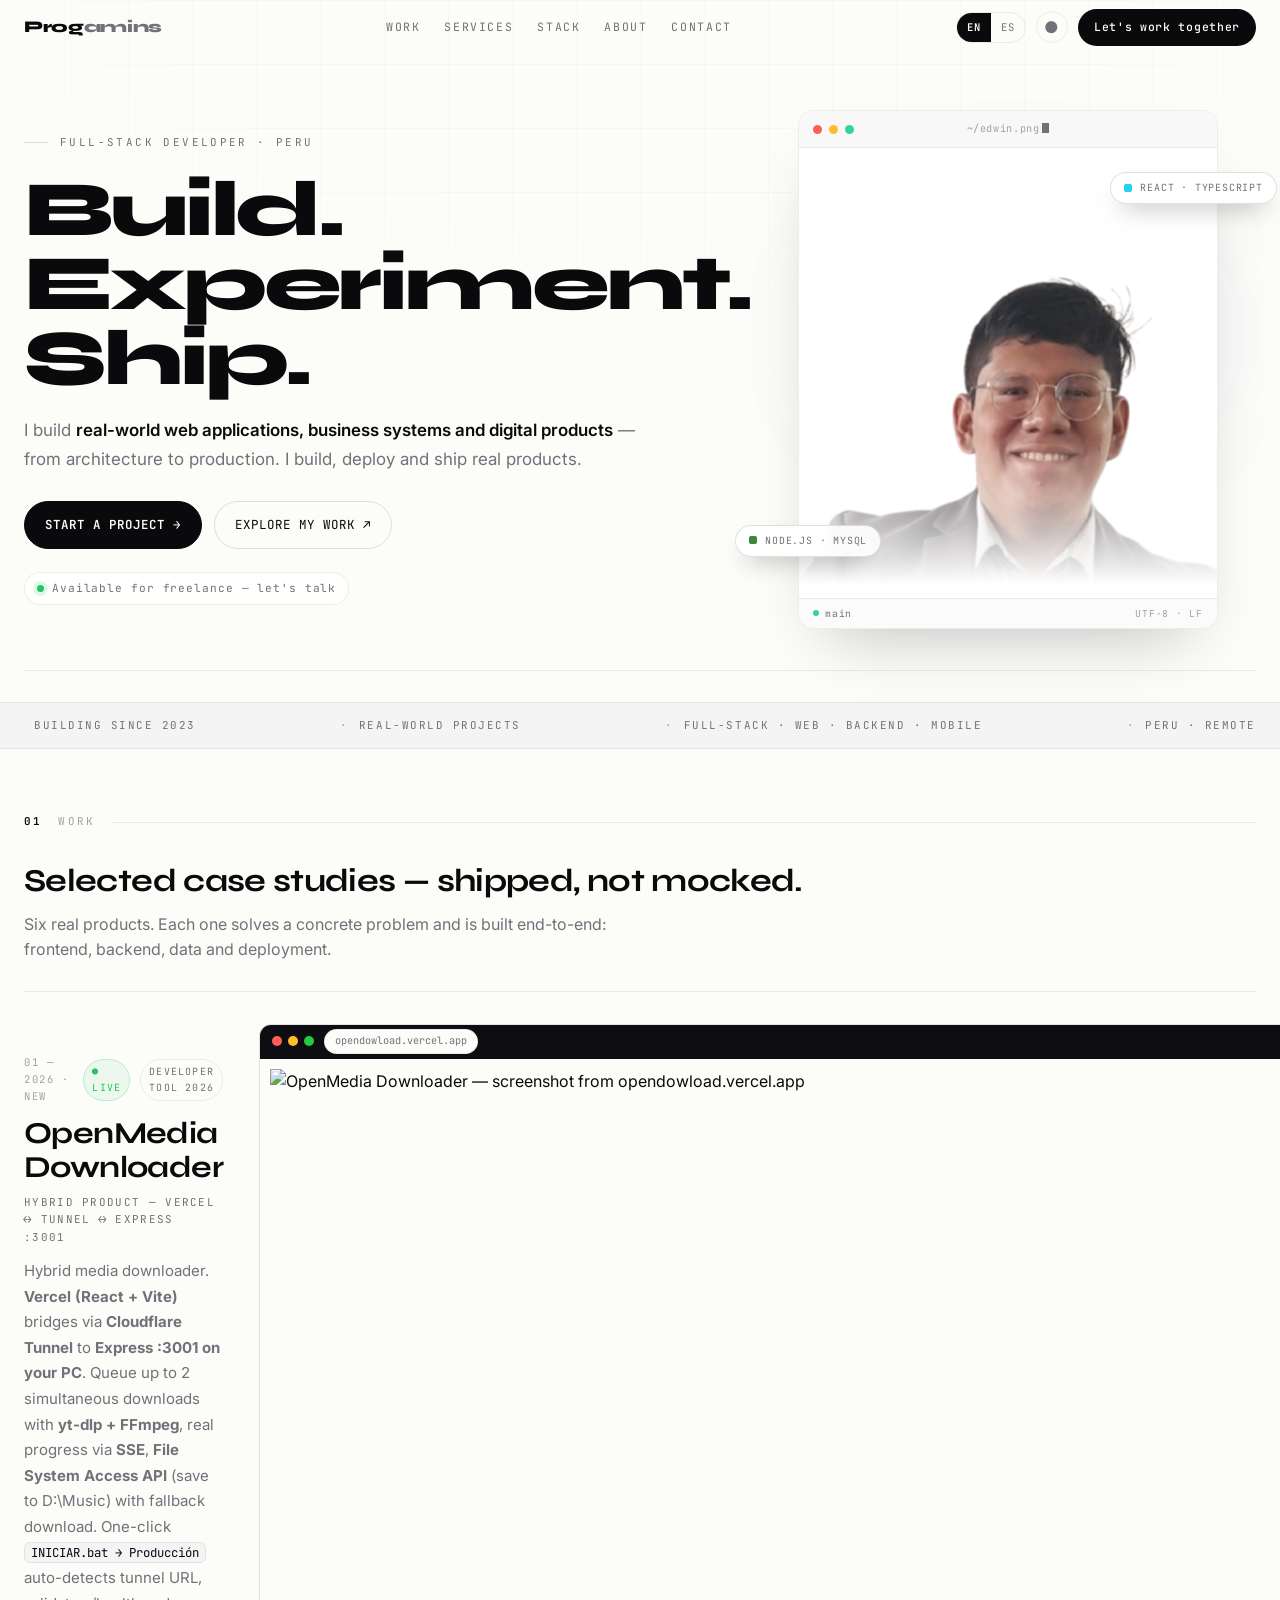
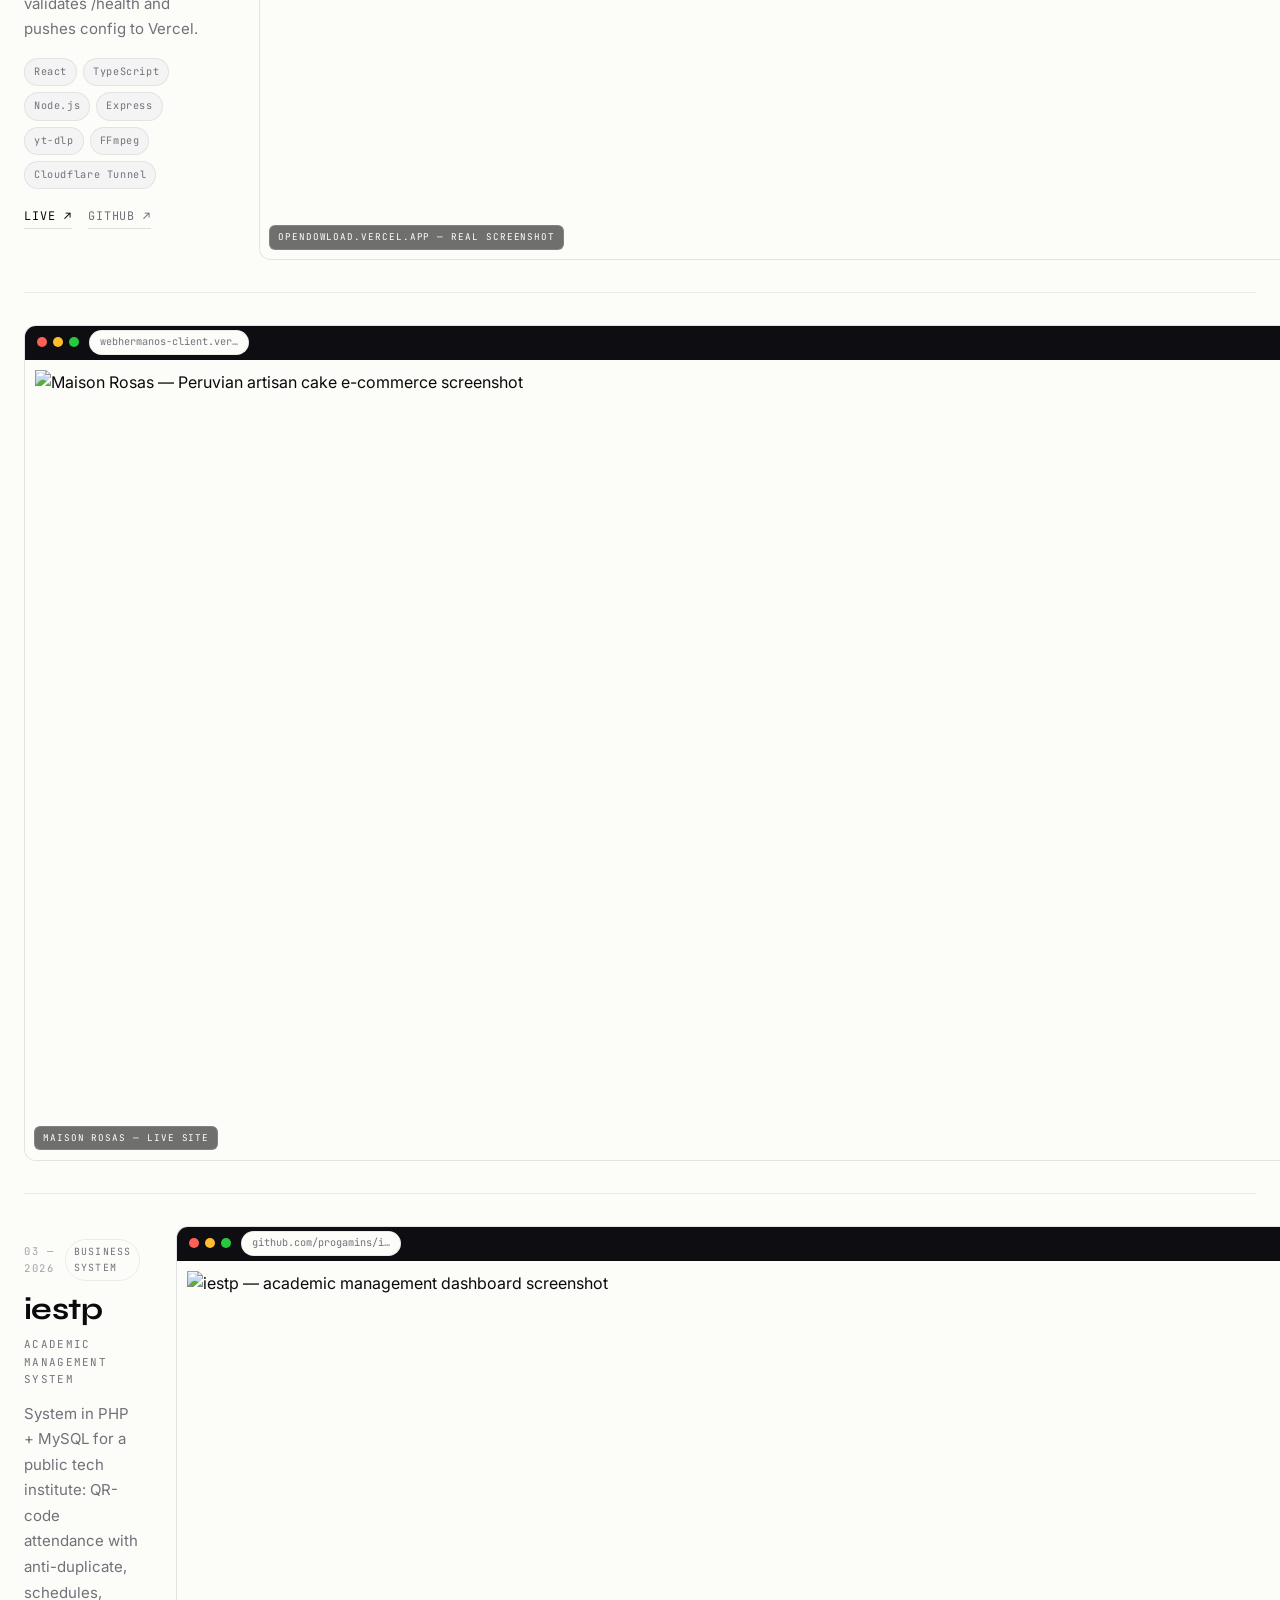
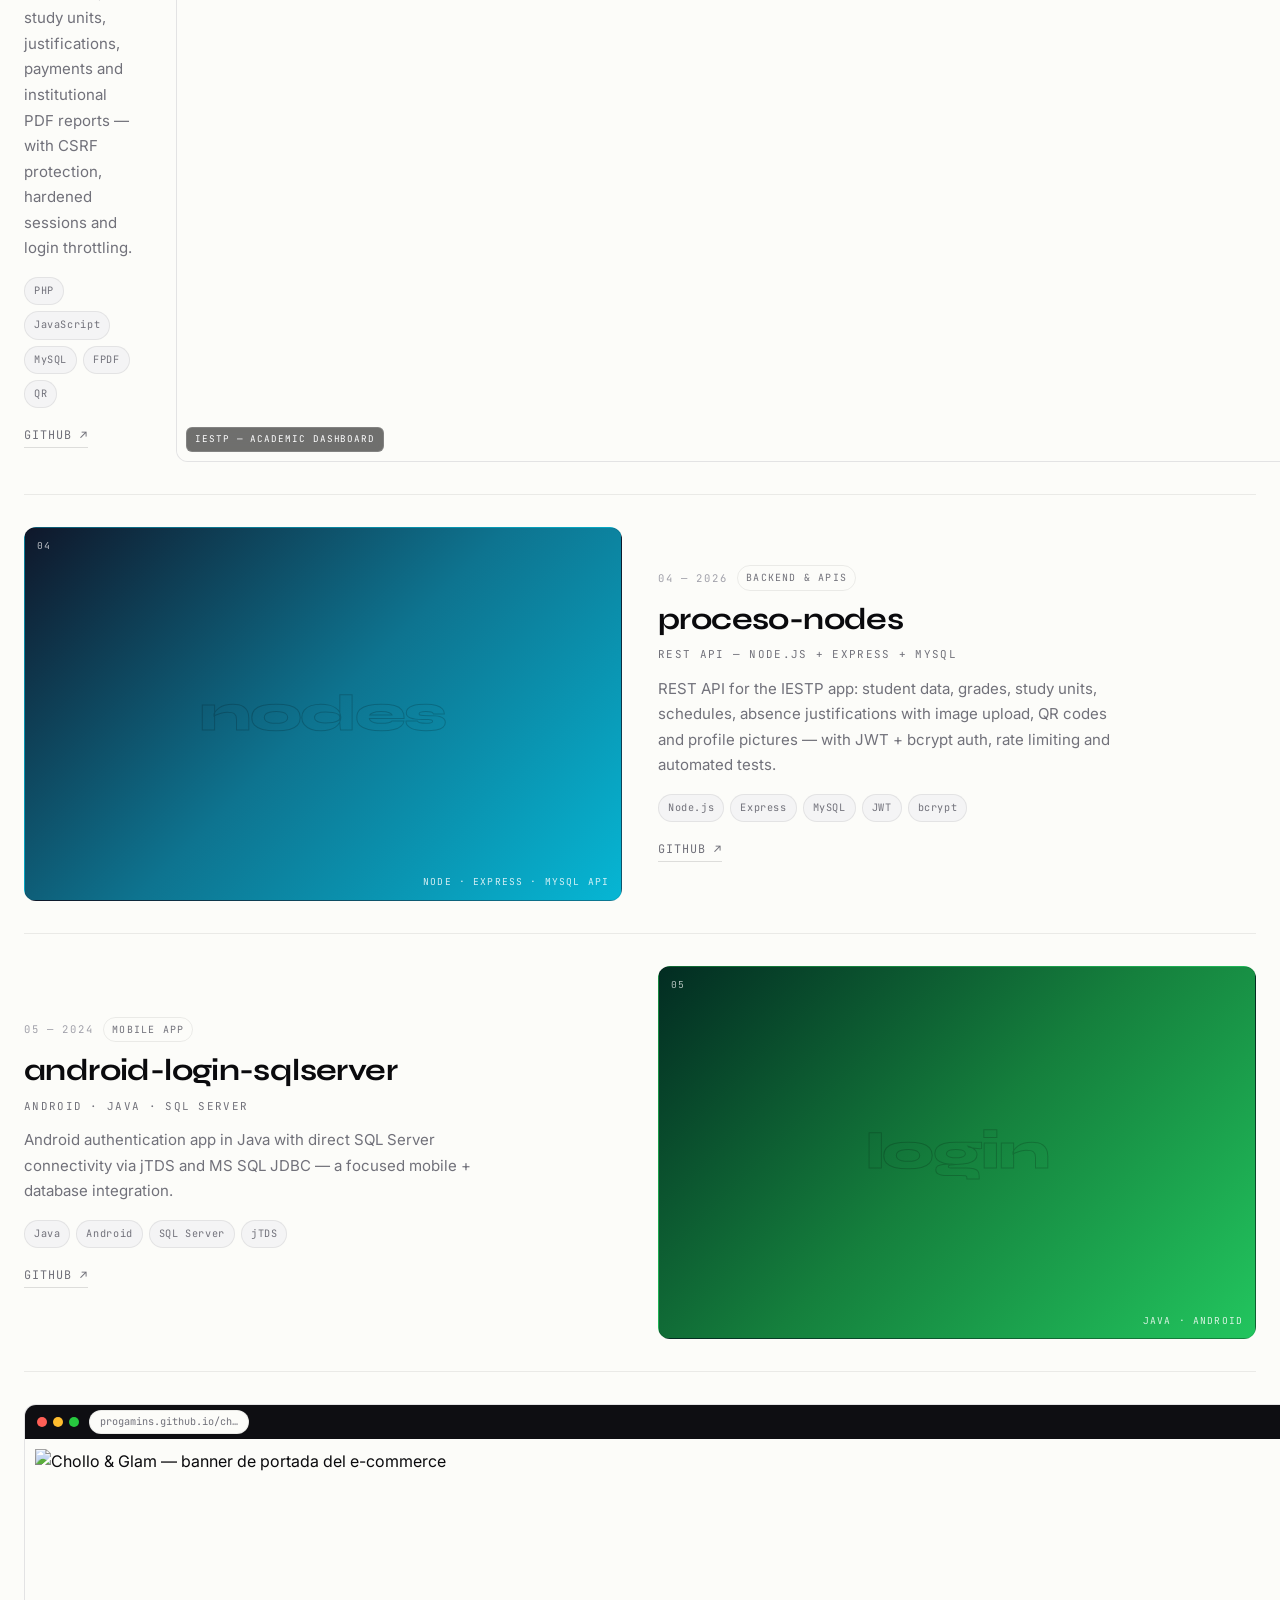
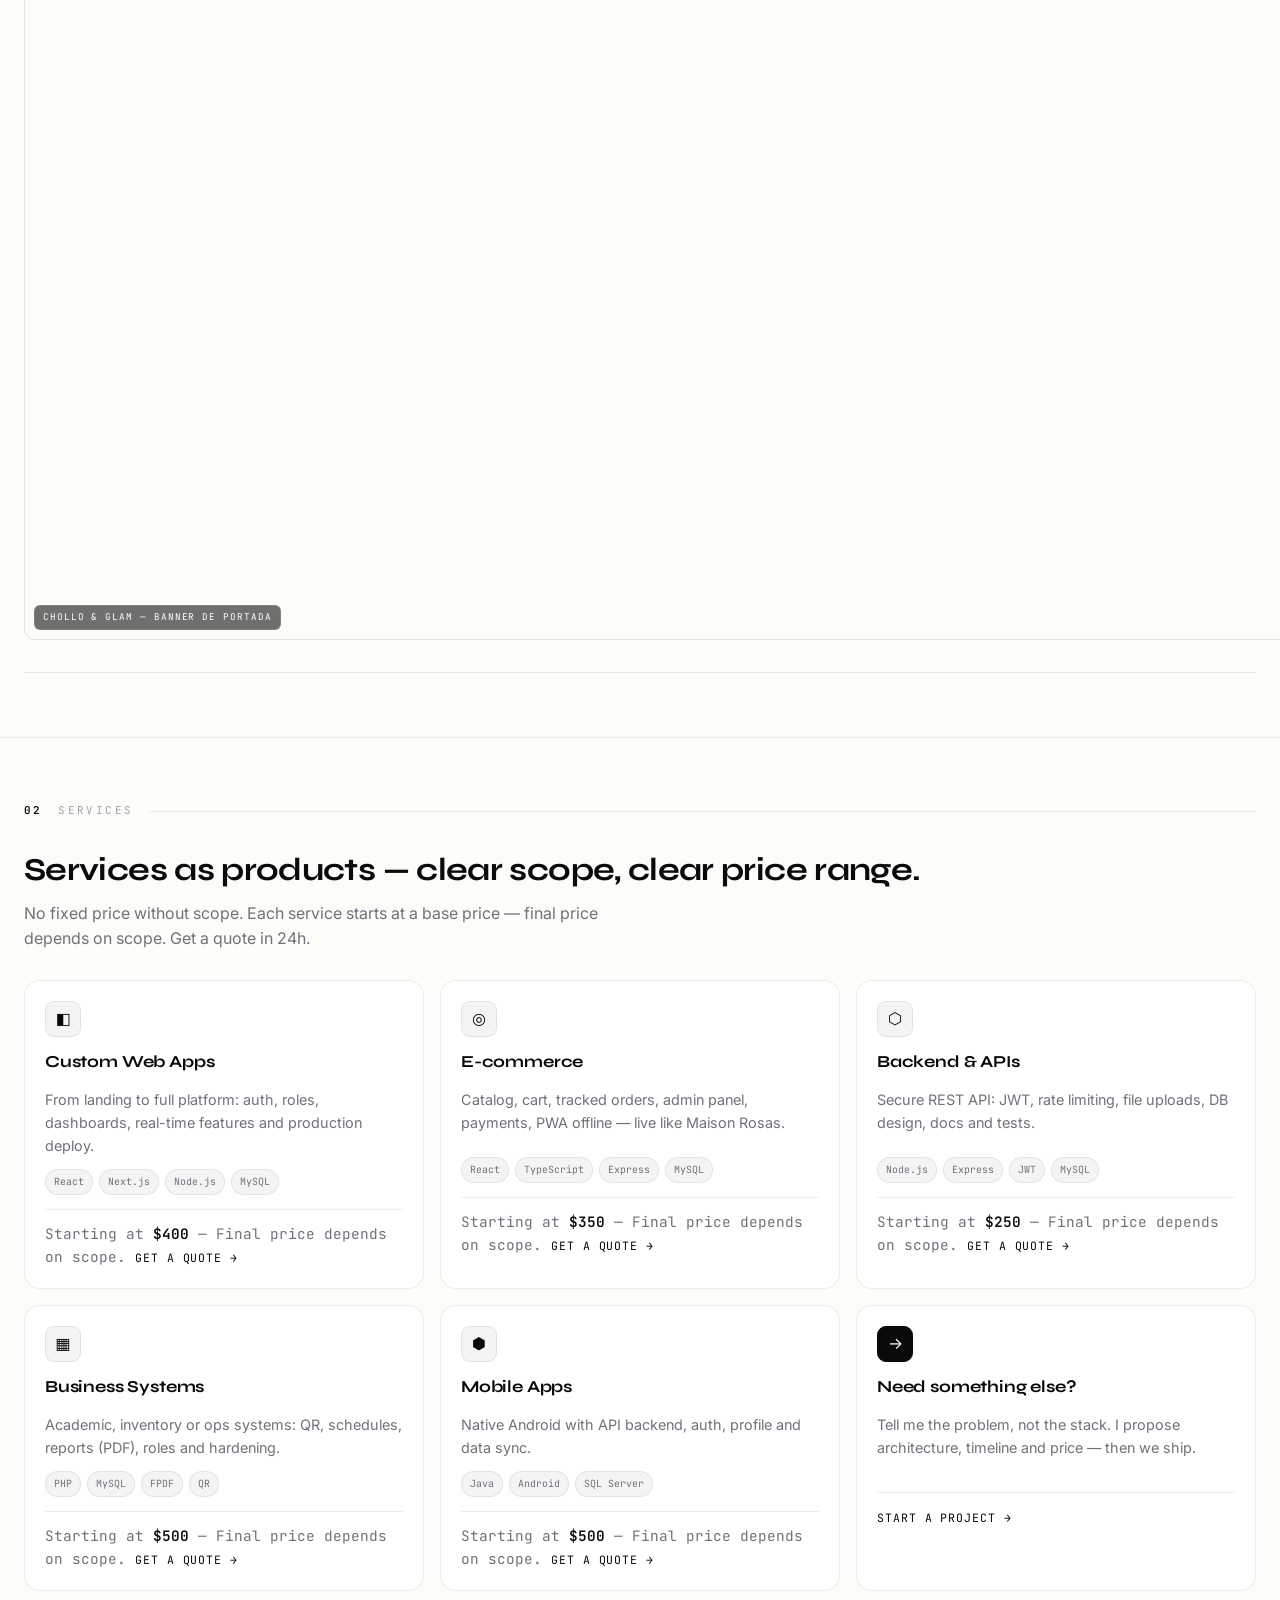
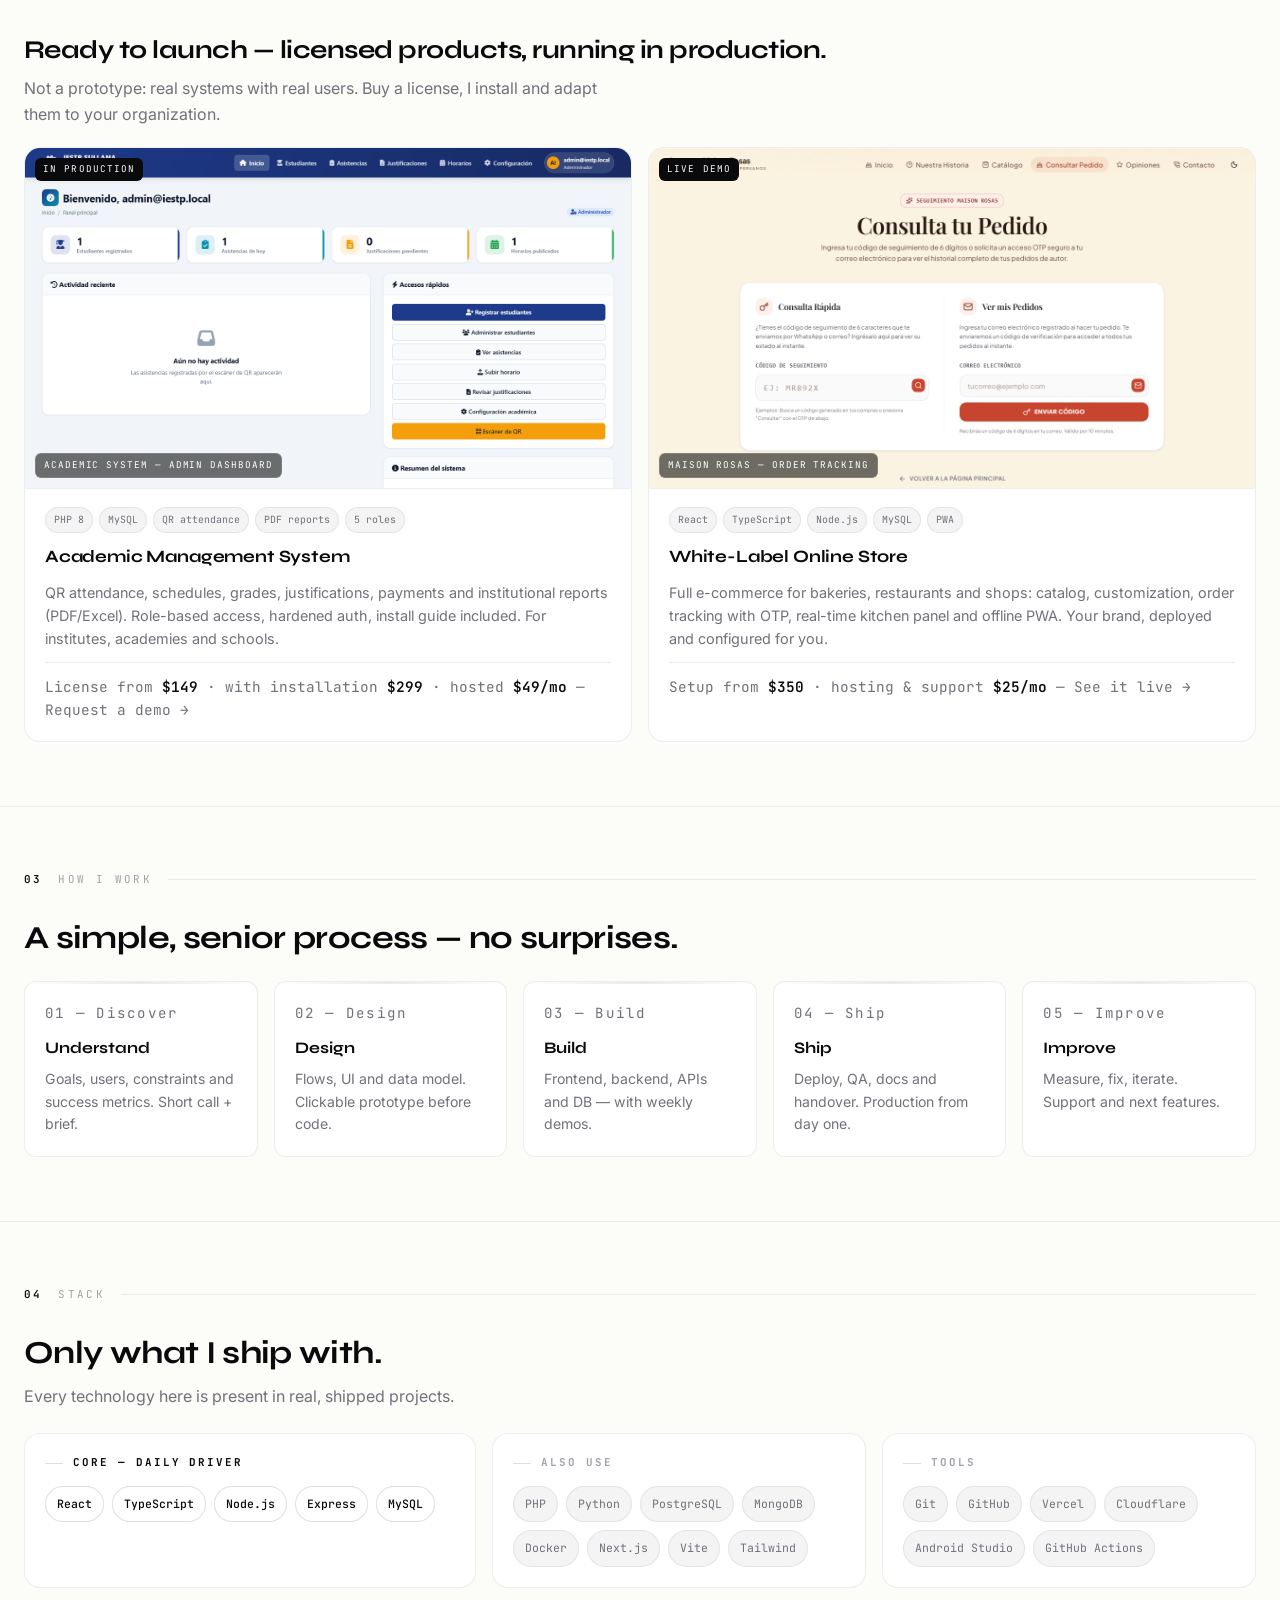
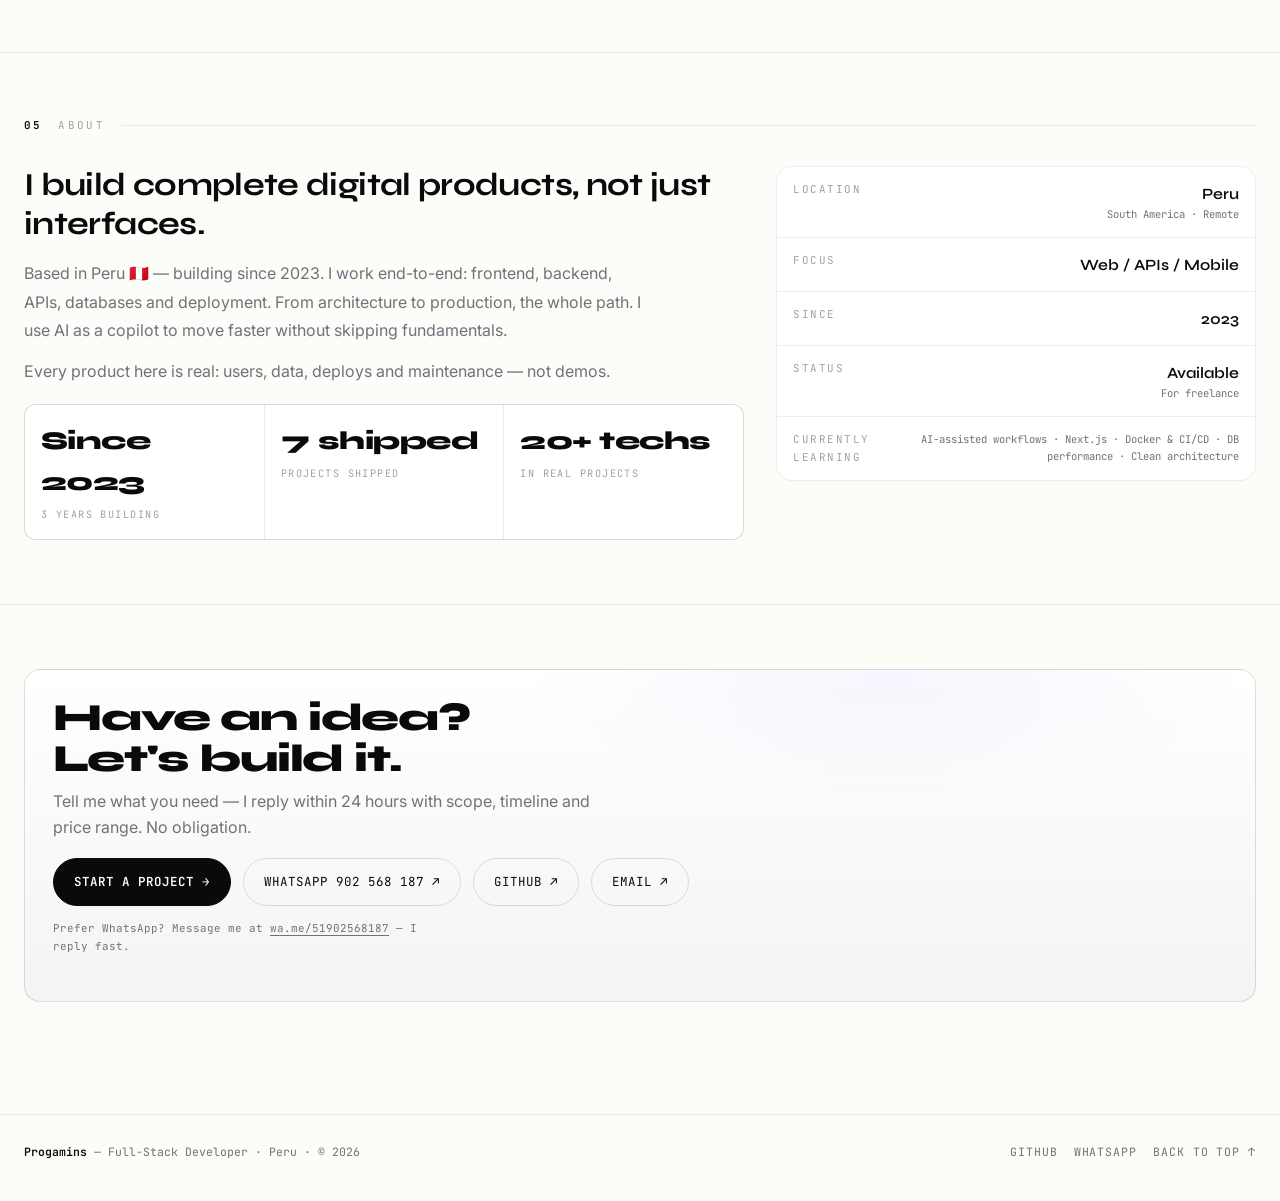
==== index.html @ d9fa5239 "feat: seccion de productos con licencia (sistema academico + tienda white-label) con precios y captu" ====
<!DOCTYPE html>
<html lang="en">
<head>
  <meta charset="UTF-8">
  <meta name="viewport" content="width=device-width, initial-scale=1.0">
  <title>Progamins — Full-Stack Developer · Build. Experiment. Ship. · Peru</title>
  <meta name="description" content="Progamins (Edwin Rosas Albines) — Full-Stack Developer in Peru. I build real-world web applications, business systems and digital products — from architecture to production. React, TypeScript, Node.js, Express, MySQL. Available for freelance.">
  <meta name="keywords" content="Progamins, Edwin Rosas Albines, full-stack developer Peru, freelance developer Peru, React developer, Node.js, Express, MySQL, web developer, freelance">
  <meta name="author" content="Progamins (Edwin Rosas Albines)">
  <meta name="robots" content="index, follow, max-image-preview:large">
  <meta name="theme-color" content="#0a0a0d">
  <link rel="canonical" href="https://progamins.github.io/">
  <link rel="alternate" hreflang="en" href="https://progamins.github.io/">
  <link rel="alternate" hreflang="es" href="https://progamins.github.io/es/">
  <link rel="alternate" hreflang="x-default" href="https://progamins.github.io/">
  <link rel="icon" href="https://avatars.githubusercontent.com/u/143522546?v=4">

  <!-- Open Graph -->
  <meta property="og:type" content="website">
  <meta property="og:url" content="https://progamins.github.io/">
  <meta property="og:site_name" content="Progamins — Portfolio">
  <meta property="og:locale" content="en_US">
  <meta property="og:locale:alternate" content="es_PE">
  <meta property="og:title" content="Progamins — Full-Stack Developer · Build. Experiment. Ship.">
  <meta property="og:description" content="I build real-world web applications, business systems and digital products — from architecture to production. Based in Peru. Available for freelance.">
  <meta property="og:image" content="https://avatars.githubusercontent.com/u/143522546?v=4">
  <meta property="og:image:alt" content="Progamins — Full-Stack Developer avatar">

  <!-- Twitter / X -->
  <meta name="twitter:card" content="summary_large_image">
  <meta name="twitter:title" content="Progamins — Full-Stack Developer · Peru">
  <meta name="twitter:description" content="I build real-world web applications, business systems and digital products — from architecture to production.">
  <meta name="twitter:image" content="https://avatars.githubusercontent.com/u/143522546?v=4">

  <!-- Fonts -->
  <link rel="preconnect" href="https://fonts.googleapis.com">
  <link rel="preconnect" href="https://fonts.gstatic.com" crossorigin>
  <link href="https://fonts.googleapis.com/css2?family=Syne:wght@600;700;800&family=Inter:wght@400;500;600&family=JetBrains+Mono:wght@400;500&display=swap" rel="stylesheet">

  <!-- JSON-LD -->
  <script type="application/ld+json">
  {
    "@context": "https://schema.org",
    "@type": "Person",
    "@id": "https://progamins.github.io/#person",
    "name": "Progamins",
    "alternateName": ["Edwin Rosas Albines", "Progamins Dev"],
    "url": "https://progamins.github.io/",
    "image": "https://avatars.githubusercontent.com/u/143522546?v=4",
    "jobTitle": "Full-Stack Developer",
    "description": "Full-stack developer based in Peru. Builds web apps, REST APIs and mobile apps end-to-end. Available for freelance.",
    "knowsAbout": ["React", "TypeScript", "Node.js", "Express", "MySQL", "PostgreSQL", "MongoDB", "Docker", "PHP", "Python"],
    "knowsLanguage": ["es", "en"],
    "nationality": { "@type": "Country", "name": "Peru" },
    "address": { "@type": "PostalAddress", "addressCountry": "PE" },
    "sameAs": ["https://github.com/progamins", "https://webhermanos-client.vercel.app"]
  }
  </script>
  <script type="application/ld+json">
  { "@context":"https://schema.org","@type":"WebSite","name":"Progamins — Portfolio","url":"https://progamins.github.io/","inLanguage":"en","author":{"@id":"https://progamins.github.io/#person"} }
  </script>

  <style>
  /* =============================================================
     PROGAMINS — Premium Editorial Portfolio
     Dark / Light · Linear / Vercel / Raycast inspired (not cloned)
     Vanilla CSS — editorial, minimal, no glow excess
     Tokens: 4/8/12/16/24/32/48/64  |  radius 8/12/16/999
     ============================================================= */

  :root{
    --bg:#0A0A0D;
    --bg-soft:#111114;
    --bg-elev:#15151A;
    --panel:#14141A;
    --line:rgba(255,255,255,0.08);
    --line-strong:rgba(255,255,255,0.14);
    --text:#F4F4F5;
    --muted:#A1A1AA;
    --dim:#71717A;
    --cyan:#22d3ee;
    --violet:#8b5cf6;
    --accent:var(--text);
    --max:1280px;
    --font-display:"Syne",system-ui,sans-serif;
    --font-body:"Inter",system-ui,-apple-system,sans-serif;
    --font-mono:"JetBrains Mono",ui-monospace,monospace;
    --ease:cubic-bezier(0.16,1,0.30,1);
    --ease-out:cubic-bezier(0.22,1,0.36,1);
    --r-sm:8px; --r-md:12px; --r-lg:16px; --r-pill:999px;
    --header-h:56px;
  }
  [data-theme="light"]{
    --bg:#FCFCF9;
    --bg-soft:#F4F4F5;
    --bg-elev:#FFFFFF;
    --panel:#FFFFFF;
    --line:rgba(0,0,0,0.07);
    --line-strong:rgba(0,0,0,0.12);
    --text:#0A0A0D;
    --muted:#71717A;
    --dim:#A1A1AA;
    --accent:#0A0A0D;
  }

  /* Reset */
  *,*::before,*::after{box-sizing:border-box;margin:0;padding:0}
  html{scroll-behavior:smooth;scroll-padding-top:72px}
  body{font-family:var(--font-body);background:var(--bg);color:var(--text);line-height:1.6;-webkit-font-smoothing:antialiased;overflow-x:hidden}
  img{display:block;max-width:100%}
  a{color:inherit;text-decoration:none}
  button{font:inherit;color:inherit;background:none;border:0;cursor:pointer}
  ul{list-style:none}
  ::selection{background:rgba(139,92,246,.28)}
  :focus-visible{outline:2px solid var(--text);outline-offset:2px;border-radius:2px}
  .skip-link{position:fixed;top:-64px;left:16px;z-index:9999;background:var(--panel);border:1px solid var(--line-strong);padding:10px 16px;font-family:var(--font-mono);font-size:.78rem;transition:top .2s}
  .skip-link:focus{top:16px}
  .container{max-width:var(--max);margin:0 auto;padding:0 24px}
  @media(max-width:640px){.container{padding:0 20px}}

  /* Header — premium, small, sticky */
  .site-header{position:fixed;top:0;left:0;right:0;z-index:1000;height:var(--header-h);display:flex;align-items:center;background:transparent;border-bottom:1px solid transparent;transition:background .3s var(--ease),border-color .3s,backdrop-filter .3s}
  .site-header.scrolled{background:color-mix(in srgb, var(--bg) 86%, transparent);backdrop-filter:blur(16px) saturate(180%);-webkit-backdrop-filter:blur(16px) saturate(180%);border-color:var(--line)}
  .header-inner{max-width:var(--max);width:100%;margin:0 auto;padding:0 24px;display:flex;align-items:center;justify-content:space-between;gap:16px}
  @media(max-width:640px){.header-inner{padding:0 20px}}
  .brand{font-family:var(--font-display);font-weight:800;font-size:1.02rem;letter-spacing:-.02em;white-space:nowrap}
  .brand em{font-style:normal;font-weight:800;color:var(--muted)}
  .nav-center{display:flex;align-items:center;gap:28px}
  .nav-links{display:flex;gap:24px;align-items:center}
  .nav-links a{font-family:var(--font-mono);font-size:.72rem;letter-spacing:.14em;text-transform:uppercase;color:var(--muted);padding:4px 0;position:relative;transition:color .2s}
  .nav-links a::after{content:"";position:absolute;left:0;bottom:-2px;width:100%;height:1px;background:var(--text);transform:scaleX(0);transform-origin:left;transition:transform .25s var(--ease)}
  .nav-links a:hover,.nav-links a.active{color:var(--text)}
  .nav-links a:hover::after,.nav-links a.active::after{transform:scaleX(1)}
  .header-actions{display:flex;align-items:center;gap:10px}
  .lang{display:flex;border:1px solid var(--line);border-radius:var(--r-pill);overflow:hidden}
  .lang a{font-family:var(--font-mono);font-size:.66rem;letter-spacing:.1em;padding:6px 10px;color:var(--muted);transition:background .2s,color .2s}
  .lang a.active{background:var(--text);color:var(--bg);font-weight:600}
  .theme-btn{width:32px;height:32px;border-radius:var(--r-pill);border:1px solid var(--line);display:grid;place-items:center;color:var(--muted);transition:border-color .2s,color .2s}
  .theme-btn:hover{border-color:var(--line-strong);color:var(--text)}
  .cta-header{font-family:var(--font-mono);font-size:.72rem;letter-spacing:.06em;font-weight:500;background:var(--text);color:var(--bg);padding:9px 16px;border-radius:var(--r-pill);transition:opacity .2s,transform .2s;white-space:nowrap}
  .cta-header:hover{opacity:.88;transform:translateY(-1px)}
  .burger{display:none;flex-direction:column;gap:5px;width:36px;height:36px;align-items:center;justify-content:center;border:1px solid var(--line);border-radius:8px}
  .burger span{width:16px;height:1.5px;background:var(--text);transition:transform .3s var(--ease),opacity .2s}
  .burger[aria-expanded="true"] span:nth-child(1){transform:translateY(6.5px) rotate(45deg)}
  .burger[aria-expanded="true"] span:nth-child(2){opacity:0}
  .burger[aria-expanded="true"] span:nth-child(3){transform:translateY(-6.5px) rotate(-45deg)}
  @media(max-width:960px){
    .nav-center{display:none}
    .cta-header{display:none}
    .burger{display:flex}
    .lang{display:none}
  }

  /* Mobile menu */
  .mobile{display:none;position:fixed;inset:0;z-index:999;background:var(--bg);padding:calc(var(--header-h) + 24px) 24px 32px;overflow:auto}
  .mobile.open{display:block}
  .mobile a.nav-m{font-family:var(--font-display);font-weight:700;font-size:1.8rem;letter-spacing:-.02em;display:flex;justify-content:space-between;align-items:center;padding:18px 0;border-bottom:1px solid var(--line)}
  .mobile a.nav-m span{font-family:var(--font-mono);font-size:.68rem;color:var(--dim);letter-spacing:.16em}
  .mobile-actions{margin-top:28px;display:flex;gap:12px;flex-wrap:wrap}
  .mobile-actions .btn{flex:1 1 140px}
  .mobile .lang-mobile{display:flex;gap:8px;margin-top:20px}
  .mobile .lang-mobile a{font-family:var(--font-mono);font-size:.76rem;padding:8px 14px;border:1px solid var(--line);border-radius:var(--r-pill)}

  /* Buttons */
  .btn{display:inline-flex;align-items:center;justify-content:center;gap:8px;font-family:var(--font-mono);font-size:.78rem;letter-spacing:.08em;text-transform:uppercase;padding:13px 20px;border:1px solid var(--line-strong);border-radius:var(--r-pill);transition:border-color .2s,color .2s,background .2s,transform .2s var(--ease);white-space:nowrap}
  .btn:hover{border-color:var(--text)}
  .btn-primary{background:var(--text);color:var(--bg);border-color:var(--text);font-weight:600}
  .btn-primary:hover{opacity:.9;transform:translateY(-1px)}
  .btn-ghost{background:transparent}
  .btn .arr{transition:transform .2s var(--ease);display:inline-block}
  .btn:hover .arr{transform:translate(2px,-2px)}

  /* Hero */
  .hero{position:relative;padding:calc(var(--header-h) + clamp(2.5rem,6vh,4rem)) 0 clamp(1.75rem,3.5vh,2.5rem);overflow:hidden}
  .hero-grid-bg{position:absolute;inset:0;pointer-events:none;opacity:.55;
    background-image:
      linear-gradient(var(--line) 1px, transparent 1px),
      linear-gradient(90deg, var(--line) 1px, transparent 1px);
    background-size:64px 64px;
    mask-image:radial-gradient(ellipse 90% 70% at 50% 0%, black 38%, transparent 72%);
    -webkit-mask-image:radial-gradient(ellipse 90% 70% at 50% 0%, black 38%, transparent 72%);
  }
  [data-theme="light"] .hero-grid-bg{opacity:.32}
  .hero-inner{position:relative;max-width:var(--max);margin:0 auto;padding:0 24px;display:grid;grid-template-columns:minmax(0,58fr) minmax(0,42fr);column-gap:clamp(2rem,4vw,4rem);row-gap:clamp(2rem,4.5vh,3.25rem);align-items:stretch}
  @media(max-width:640px){.hero-inner{padding:0 20px}}
  .hero-copy{min-width:0;align-self:center}
  .hero-photo{position:relative;align-self:stretch;display:flex;align-items:center;justify-content:center;margin:0}
  .hero-photo::before{content:"";position:absolute;inset:-8% -12%;background:radial-gradient(ellipse 62% 52% at 52% 44%,color-mix(in srgb,var(--violet) 9%,transparent),transparent 70%);filter:blur(28px);pointer-events:none}
  .hero-window{position:relative;z-index:1;width:min(420px,100%);display:flex;flex-direction:column;background:var(--bg-elev);border:1px solid var(--line);border-radius:var(--r-lg);overflow:hidden;box-shadow:0 32px 64px -24px rgba(0,0,0,.55);animation:photoFloat 9s var(--ease) infinite}
  [data-theme="light"] .hero-window{box-shadow:0 32px 64px -32px rgba(10,10,13,.28)}
  .hero-titlebar{display:flex;align-items:center;justify-content:space-between;gap:10px;padding:10px 14px;background:color-mix(in srgb,var(--bg-soft) 65%,var(--bg-elev));border-bottom:1px solid var(--line)}
  .hero-dots{display:flex;gap:7px;flex:none}
  .hero-dots span{width:9px;height:9px;border-radius:50%}
  .hero-dots span:nth-child(1){background:#FF5F57}
  .hero-dots span:nth-child(2){background:#FFBD2E}
  .hero-dots span:nth-child(3){background:#34D399}
  .hero-path{font-family:var(--font-mono);font-size:.64rem;letter-spacing:.06em;color:var(--dim);overflow:hidden;text-overflow:ellipsis;white-space:nowrap}
  .hero-spacer{width:41px;flex:none}
  .hero-frame{position:relative;aspect-ratio:4/4.3;overflow:hidden}
  .hero-frame img{width:100%;height:100%;object-fit:cover;object-position:50% 0%;-webkit-mask-image:linear-gradient(to bottom,black 62%,transparent 97%);mask-image:linear-gradient(to bottom,black 62%,transparent 97%)}
  .hero-chip{position:absolute;z-index:2;display:flex;align-items:center;gap:8px;font-family:var(--font-mono);font-size:.62rem;letter-spacing:.08em;text-transform:uppercase;color:var(--muted);background:color-mix(in srgb,var(--bg-elev) 88%,transparent);backdrop-filter:blur(8px);-webkit-backdrop-filter:blur(8px);border:1px solid var(--line-strong);border-radius:var(--r-pill);padding:7px 13px;box-shadow:0 12px 24px -12px rgba(0,0,0,.5);white-space:nowrap}
  .hero-chip i{width:8px;height:8px;border-radius:2px;flex:none}
  .chip-stack{top:12%;right:-4%}
  .chip-stack i{background:var(--cyan)}
  .chip-server{bottom:14%;left:-5%}
  .chip-server i{background:#3C873A}
  .hero-chip{transition:opacity .24s var(--ease),transform .24s var(--ease)}
  .hero-chip.swap-out{opacity:0;transform:translateY(-5px)}
  .hero-chip.swap-in{opacity:0;transform:translateY(5px);transition:none}
  .hero-path .path-caret{display:inline-block;width:7px;height:10px;margin-left:3px;vertical-align:-1px;background:var(--muted);opacity:0}
  .hero-window.js-anim .path-caret{opacity:1;animation:caretBlink 1.1s steps(1) infinite}
  @keyframes caretBlink{0%,55%{opacity:1}56%,100%{opacity:0}}
  .hero-statusbar{display:flex;align-items:center;justify-content:space-between;gap:10px;padding:7px 14px;background:color-mix(in srgb,var(--bg-soft) 40%,var(--bg-elev));border-top:1px solid var(--line);font-family:var(--font-mono);font-size:.6rem;letter-spacing:.08em;color:var(--dim)}
  .hero-statusbar .branch{display:inline-flex;align-items:center;gap:6px;color:var(--muted)}
  .hero-statusbar .branch i{width:6px;height:6px;border-radius:50%;background:#34D399;flex:none}
  @keyframes photoFloat{0%,100%{transform:translateY(0)}50%{transform:translateY(-6px)}}
  @media(prefers-reduced-motion:reduce){.hero-window{animation:none}}
  .hero-rule{grid-column:1/-1}
  @media(max-width:1100px){.chip-stack{right:2%}.chip-server{left:2%}}
  @media(max-width:900px){
    .hero-inner{grid-template-columns:1fr;row-gap:clamp(1.25rem,4vw,2rem)}
    .hero-photo{justify-self:center;align-self:auto;width:min(320px,78vw)}
    .hero-frame{aspect-ratio:4/4.4}
    .hero-photo::before{inset:-4% -8%}
  }
  .eyebrow{font-family:var(--font-mono);font-size:.68rem;letter-spacing:.22em;text-transform:uppercase;color:var(--muted);display:flex;align-items:center;gap:12px;margin-bottom:clamp(1.125rem,2.5vh,1.375rem)}
  .eyebrow::before{content:"";width:24px;height:1px;background:var(--line-strong)}
  .hero h1{font-family:var(--font-display);font-weight:800;font-size:clamp(2rem,7.2vw,4.9rem);line-height:.95;letter-spacing:-.04em;margin-bottom:clamp(1rem,2.5vh,1.25rem)}
  .hero h1 span{white-space:nowrap}
  .hero-sub{max-width:58ch;color:var(--muted);font-size:clamp(.95rem,1.8vw,1.06rem);line-height:1.7;margin-bottom:clamp(1.375rem,3vh,1.75rem)}
  .hero-sub strong{color:var(--text);font-weight:600}
  .hero-ctas{display:flex;gap:12px;flex-wrap:wrap;margin-bottom:clamp(1.125rem,2.5vh,1.5rem)}
  .availability{display:inline-flex;align-items:center;gap:8px;font-family:var(--font-mono);font-size:.70rem;letter-spacing:.08em;color:var(--muted);border:1px solid var(--line);border-radius:var(--r-pill);padding:7px 12px;background:color-mix(in srgb, var(--bg-elev) 80%, transparent);width:fit-content}
  .availability .dot{width:7px;height:7px;border-radius:50%;background:#22c55e;box-shadow:0 0 0 4px rgba(34,197,94,.14);animation:dotPulse 2.4s infinite}
  @keyframes dotPulse{0%,100%{box-shadow:0 0 0 4px rgba(34,197,94,.14)}50%{box-shadow:0 0 0 7px rgba(34,197,94,0)}}
  .hero-rule{border-top:1px solid var(--line)}

  /* Proof bar */
  .proof{border-top:1px solid var(--line);border-bottom:1px solid var(--line);background:var(--bg-soft)}
  .proof-inner{max-width:var(--max);margin:0 auto;padding:14px 24px;display:flex;flex-wrap:wrap;gap:8px 20px;justify-content:space-between;align-items:center}
  @media(max-width:640px){.proof-inner{padding:14px 20px}}
  .proof-item{font-family:var(--font-mono);font-size:.68rem;letter-spacing:.14em;text-transform:uppercase;color:var(--muted);display:flex;align-items:center;gap:10px}
  .proof-item::before{content:"·";color:var(--dim)}
  .proof-item:first-child::before{content:""}

  /* Sections */
  .section{padding:64px 0}
  .section + .section{border-top:1px solid var(--line)}
  .sec-head{display:flex;align-items:center;gap:16px;margin-bottom:32px}
  .sec-kicker{font-family:var(--font-mono);font-size:.68rem;letter-spacing:.22em;text-transform:uppercase;color:var(--dim);white-space:nowrap}
  .sec-kicker b{color:var(--text);font-weight:600;margin-right:6px}
  .sec-head::after{content:"";flex:1;height:1px;background:var(--line)}
  .sec-title{font-family:var(--font-display);font-weight:700;font-size:clamp(1.5rem,3.2vw,2rem);letter-spacing:-.02em;line-height:1.15;margin-bottom:12px}
  .sec-desc{color:var(--muted);max-width:60ch}
  @media(max-width:640px){.section{padding:48px 0}}

  /* Work — case studies */
  .work-grid{display:flex;flex-direction:column}
  .case{display:grid;grid-template-columns:1fr 1fr;gap:32px 36px;align-items:center;padding:32px 0;border-top:1px solid var(--line)}
  .case:last-child{border-bottom:1px solid var(--line)}
  .case.flip .c-info{order:2}
  .case.flip .c-media{order:1}
  .c-meta{font-family:var(--font-mono);font-size:.66rem;letter-spacing:.16em;text-transform:uppercase;color:var(--dim);display:flex;align-items:center;gap:10px;margin-bottom:12px}
  .c-meta .pill{font-size:.62rem;letter-spacing:.12em;padding:4px 8px;border-radius:var(--r-pill);border:1px solid var(--line);color:var(--muted)}
  .c-meta .pill-live{border-color:rgba(34,197,94,.24);color:#22c55e;background:rgba(34,197,94,.07)}
  .c-title{font-family:var(--font-display);font-weight:700;font-size:clamp(1.45rem,3vw,1.9rem);letter-spacing:-.02em;line-height:1.1;margin-bottom:10px}
  .c-cat{font-family:var(--font-mono);font-size:.68rem;letter-spacing:.12em;text-transform:uppercase;color:var(--muted);margin-bottom:12px}
  .c-desc{color:var(--muted);font-size:.94rem;line-height:1.7;margin-bottom:16px;max-width:52ch}
  .c-desc code{font-family:var(--font-mono);font-size:.82em;background:var(--bg-soft);border:1px solid var(--line);padding:1px 6px;border-radius:6px;color:var(--text)}
  .c-stack{display:flex;flex-wrap:wrap;gap:6px;margin-bottom:18px}
  .c-stack span{font-family:var(--font-mono);font-size:.64rem;letter-spacing:.06em;padding:5px 9px;border:1px solid var(--line);border-radius:var(--r-pill);color:var(--muted);background:var(--bg-soft)}
  .c-links{display:flex;gap:16px;flex-wrap:wrap}
  .c-links a{font-family:var(--font-mono);font-size:.74rem;letter-spacing:.08em;text-transform:uppercase;color:var(--text);border-bottom:1px solid var(--line-strong);padding-bottom:2px;transition:color .2s,border-color .2s}
  .c-links a:hover{color:var(--text);border-color:var(--text)}
  .c-links a.secondary{color:var(--muted)}
  .c-media{position:relative;transition:transform .35s var(--ease)}
  .c-media:hover{transform:translateY(-2px)}
  .frame{display:flex;flex-direction:column;border:1px solid var(--line);border-radius:var(--r-md);overflow:hidden;background:var(--bg-soft);transition:border-color .3s,box-shadow .3s,transform .3s var(--ease)}
  .c-media:hover .frame{border-color:var(--line-strong);box-shadow:0 16px 40px -18px rgba(0,0,0,.4);transform:scale(1.01)}
  [data-theme="light"] .c-media:hover .frame{box-shadow:0 16px 40px -18px rgba(0,0,0,.14)}
  .frame-bar{height:34px;display:flex;align-items:center;gap:10px;padding:0 12px;background:var(--bg-2, #0e0e12);border-bottom:1px solid var(--line);flex-shrink:0}
  .frame-bar .dots{display:flex;gap:6px}
  .frame-bar .dots i{width:10px;height:10px;border-radius:50%;display:block}
  .frame-bar .dots i:nth-child(1){background:#ff5f56}
  .frame-bar .dots i:nth-child(2){background:#ffbd2e}
  .frame-bar .dots i:nth-child(3){background:#27c93f}
  .frame-bar .url{font-family:var(--font-mono);font-size:.64rem;color:var(--muted);background:var(--bg);border:1px solid var(--line);border-radius:999px;padding:3px 10px;white-space:nowrap;overflow:hidden;text-overflow:ellipsis;max-width:160px}
  .frame img{width:100%;aspect-ratio:16/9;object-fit:contain;object-position:center;background:var(--bg);padding:10px;display:block;filter:saturate(.97);transition:transform .35s var(--ease)}
  .cap{position:absolute;left:10px;bottom:10px;font-family:var(--font-mono);font-size:.58rem;letter-spacing:.1em;text-transform:uppercase;color:#fff;background:rgba(0,0,0,.56);backdrop-filter:blur(6px);padding:4px 8px;border-radius:6px;border:1px solid rgba(255,255,255,.14);max-width:calc(100% - 20px);overflow:hidden;text-overflow:ellipsis;white-space:nowrap}
  .tile{display:grid;place-items:center;aspect-ratio:16/10;border:1px solid var(--line);border-radius:var(--r-md);overflow:hidden;position:relative}
  .tile .big{font-family:var(--font-display);font-weight:800;font-size:clamp(2rem,5vw,3.2rem);letter-spacing:-.03em;color:transparent;-webkit-text-stroke:1px rgba(255,255,255,.22)}
  [data-theme="light"] .tile .big{-webkit-text-stroke-color:rgba(0,0,0,.18)}
  .tile .lbl{position:absolute;right:12px;bottom:10px;font-family:var(--font-mono);font-size:.60rem;letter-spacing:.12em;text-transform:uppercase;color:rgba(255,255,255,.82)}
  .tile .no{position:absolute;left:12px;top:10px;font-family:var(--font-mono);font-size:.60rem;letter-spacing:.14em;color:rgba(255,255,255,.7)}
  @media(max-width:900px){
    .case{grid-template-columns:1fr;gap:20px;padding:28px 0}
    .case.flip .c-info{order:1}
    .case.flip .c-media{order:2}
  }

  /* Services */
  .services-grid{display:grid;grid-template-columns:repeat(3,1fr);gap:16px}
  @media(max-width:960px){.services-grid{grid-template-columns:repeat(2,1fr)}}
  @media(max-width:640px){.services-grid{grid-template-columns:1fr}}
  .svc{border:1px solid var(--line);border-radius:var(--r-lg);background:var(--bg-elev);padding:20px;display:flex;flex-direction:column;gap:12px;transition:border-color .25s,transform .25s var(--ease)}
  .svc:hover{border-color:var(--line-strong);transform:translateY(-2px)}
  .svc-icon{width:36px;height:36px;border-radius:9px;display:grid;place-items:center;border:1px solid var(--line);background:var(--bg-soft);font-size:1rem}
  .svc h3{font-family:var(--font-display);font-weight:700;font-size:1.05rem;letter-spacing:-.01em}
  .svc p{color:var(--muted);font-size:.90rem;line-height:1.6;flex:1}
  .svc-stack{display:flex;flex-wrap:wrap;gap:6px}
  .svc-stack span{font-family:var(--font-mono);font-size:.62rem;padding:4px 8px;border:1px solid var(--line);border-radius:var(--r-pill);color:var(--muted);background:var(--bg-soft)}
  .svc-price{font-family:var(--font-mono);font-size:.70rem;color:var(--dim);border-top:1px solid var(--line);padding-top:12px;margin-top:2px}
  .svc-price strong{color:var(--text);font-weight:600}
  .svc a.link{font-family:var(--font-mono);font-size:.72rem;letter-spacing:.08em;text-transform:uppercase;color:var(--text);display:inline-flex;align-items:center;gap:6px}

  /* Ready-to-launch products */
  .products-grid{display:grid;grid-template-columns:repeat(2,1fr);gap:16px;margin-top:16px}
  @media(max-width:860px){.products-grid{grid-template-columns:1fr}}
  .prod{border:1px solid var(--line);border-radius:var(--r-lg);background:var(--bg-elev);overflow:hidden;display:flex;flex-direction:column;transition:border-color .25s,transform .25s var(--ease)}
  .prod:hover{border-color:var(--line-strong);transform:translateY(-2px)}
  .prod-shot{position:relative;border-bottom:1px solid var(--line);aspect-ratio:16/9;overflow:hidden}
  .prod-shot img{width:100%;height:100%;object-fit:cover;object-position:top;display:block}
  .prod-body{padding:18px 20px 20px;display:flex;flex-direction:column;gap:10px;flex:1}
  .prod-body h3{font-family:var(--font-display);font-weight:700;font-size:1.08rem;letter-spacing:-.01em}
  .prod-body>p{color:var(--muted);font-size:.9rem;line-height:1.6;flex:1}
  .prod-tags{display:flex;flex-wrap:wrap;gap:6px}
  .prod-tags span{font-family:var(--font-mono);font-size:.62rem;padding:4px 8px;border:1px solid var(--line);border-radius:var(--r-pill);color:var(--muted);background:var(--bg-soft)}
  .prod-badge{position:absolute;top:10px;left:10px;font-family:var(--font-mono);font-size:.58rem;letter-spacing:.12em;text-transform:uppercase;color:var(--bg);background:var(--text);padding:4px 8px;border-radius:6px}

  /* How I Work */
  .steps{display:grid;grid-template-columns:repeat(5,1fr);gap:16px}
  @media(max-width:900px){.steps{grid-template-columns:repeat(2,1fr)}}
  @media(max-width:520px){.steps{grid-template-columns:1fr}}
  .step{border:1px solid var(--line);border-radius:var(--r-md);padding:20px;background:var(--bg-elev);position:relative;overflow:hidden}
  .step::before{content:"";position:absolute;left:0;top:0;right:0;height:2px;background:linear-gradient(90deg, transparent, var(--line-strong), transparent);opacity:.7}
  .step-no{font-family:var(--font-mono);font-size:.66rem;letter-spacing:.16em;color:var(--dim);margin-bottom:10px}
  .step h4{font-family:var(--font-display);font-weight:700;font-size:1rem;margin-bottom:8px}
  .step p{color:var(--muted);font-size:.88rem;line-height:1.6}

  /* Stack — Core / Also / Tools */
  .stack-wrap{display:grid;grid-template-columns:1.15fr .95fr .95fr;gap:16px}
  @media(max-width:900px){.stack-wrap{grid-template-columns:1fr}}
  .stack-col{border:1px solid var(--line);border-radius:var(--r-lg);background:var(--bg-elev);padding:20px}
  .stack-col h3{font-family:var(--font-mono);font-size:.68rem;letter-spacing:.18em;text-transform:uppercase;color:var(--dim);margin-bottom:14px;display:flex;align-items:center;gap:10px}
  .stack-col h3::before{content:"";width:18px;height:1px;background:var(--line-strong)}
  .stack-col h3.core{color:var(--text)}
  .chip-grid{display:flex;flex-wrap:wrap;gap:8px}
  .chip{font-family:var(--font-mono);font-size:.72rem;padding:8px 11px;border:1px solid var(--line);border-radius:var(--r-pill);background:var(--bg-soft);color:var(--muted);transition:border-color .2s,color .2s,background .2s}
  .chip:hover{border-color:var(--line-strong);color:var(--text)}
  .chip.core{color:var(--text);border-color:var(--line-strong);background:var(--panel);font-weight:500}

  /* About */
  .about-grid{display:grid;grid-template-columns:1.2fr .8fr;gap:32px;align-items:start}
  @media(max-width:900px){.about-grid{grid-template-columns:1fr}}
  .about-statement{font-family:var(--font-display);font-weight:700;font-size:clamp(1.4rem,3.2vw,2rem);line-height:1.2;letter-spacing:-.02em;margin-bottom:16px}
  .about-copy{color:var(--muted);max-width:62ch;line-height:1.8}
  .about-copy b{color:var(--text);font-weight:600}
  .about-facts{border:1px solid var(--line);border-radius:var(--r-lg);overflow:hidden;background:var(--bg-elev)}
  .fact{display:flex;justify-content:space-between;gap:16px;padding:14px 16px;border-bottom:1px solid var(--line)}
  .fact:last-child{border-bottom:0}
  .fact .k{font-family:var(--font-mono);font-size:.68rem;letter-spacing:.14em;text-transform:uppercase;color:var(--dim)}
  .fact .v{font-family:var(--font-display);font-weight:600;font-size:.98rem;text-align:right}
  .fact .v small{display:block;font-family:var(--font-mono);font-size:.66rem;color:var(--muted);font-weight:400}

  /* Stats — no animation flash */
  .stats{margin-top:18px;display:grid;grid-template-columns:repeat(3,1fr);gap:1px;background:var(--line);border:1px solid var(--line);border-radius:var(--r-md);overflow:hidden}
  .stat{background:var(--bg-elev);padding:16px}
  .stat .n{font-family:var(--font-display);font-weight:800;font-size:1.6rem;letter-spacing:-.02em}
  .stat .l{font-family:var(--font-mono);font-size:.64rem;letter-spacing:.14em;text-transform:uppercase;color:var(--dim);margin-top:4px}
  @media(max-width:640px){.stats{grid-template-columns:1fr}}

  /* Contact — strong */
  .contact{border:1px solid var(--line-strong);border-radius:var(--r-lg);background:linear-gradient(180deg, color-mix(in srgb, var(--bg-elev) 100%, transparent), var(--bg-soft));padding:28px;position:relative;overflow:hidden}
  .contact::before{content:"";position:absolute;inset:0;pointer-events:none;background:radial-gradient(600px 220px at 70% 0%, rgba(139,92,246,.08), transparent 60%)}
  [data-theme="light"] .contact::before{background:radial-gradient(600px 220px at 70% 0%, rgba(139,92,246,.06), transparent 60%)}
  .contact > *{position:relative}
  .contact h2{font-family:var(--font-display);font-weight:800;font-size:clamp(1.6rem,3.6vw,2.4rem);letter-spacing:-.03em;line-height:1.05;margin-bottom:10px}
  .contact p{color:var(--muted);max-width:56ch;margin-bottom:18px}
  .contact-actions{display:flex;gap:12px;flex-wrap:wrap}
  .contact-note{margin-top:14px;font-family:var(--font-mono);font-size:.68rem;color:var(--dim)}

  /* Footer minimalista */
  .footer{padding:28px 0 40px;border-top:1px solid var(--line);margin-top:48px}
  .footer-inner{max-width:var(--max);margin:0 auto;padding:0 24px;display:flex;flex-wrap:wrap;gap:12px 24px;justify-content:space-between;align-items:center}
  @media(max-width:640px){.footer-inner{padding:0 20px}}
  .footer-left{font-family:var(--font-mono);font-size:.72rem;color:var(--muted)}
  .footer-left strong{color:var(--text);font-weight:600}
  .footer-links{display:flex;gap:16px;flex-wrap:wrap}
  .footer-links a{font-family:var(--font-mono);font-size:.72rem;letter-spacing:.08em;text-transform:uppercase;color:var(--muted);transition:color .2s}
  .footer-links a:hover{color:var(--text)}

  /* Reveal */
  .reveal{opacity:0;transform:translateY(14px);transition:opacity .6s var(--ease),transform .6s var(--ease)}
  .reveal.in{opacity:1;transform:none}
  @media(prefers-reduced-motion:reduce){
    html{scroll-behavior:auto}
    .reveal{opacity:1;transform:none}
    .hero-grid-bg{display:none}
  }

  /* Utilities */
  .mono{font-family:var(--font-mono)}
  .muted{color:var(--muted)}
  </style>
</head>
<body>

  <a class="skip-link" href="#main">Skip to content</a>

  <!-- ================= HEADER ================= -->
  <header class="site-header" id="siteHeader" role="banner">
    <div class="header-inner">
      <a class="brand" href="#top" aria-label="Progamins — home">Prog<em>amins</em></a>

      <div class="nav-center" aria-label="Primary">
        <nav class="nav-links" id="navLinks">
          <a href="#work" data-spy="work">Work</a>
          <a href="#services" data-spy="services">Services</a>
          <a href="#stack" data-spy="stack">Stack</a>
          <a href="#about" data-spy="about">About</a>
          <a href="#contact" data-spy="contact">Contact</a>
        </nav>
      </div>

      <div class="header-actions">
        <nav class="lang" aria-label="Language">
          <a href="/" class="active" aria-current="page">EN</a>
          <a href="/es/">ES</a>
        </nav>
        <button class="theme-btn" id="themeBtn" aria-label="Toggle theme" title="Toggle theme">○</button>
        <a class="cta-header" href="#contact">Let's work together</a>
        <button class="burger" id="burger" aria-label="Open menu" aria-controls="mobileMenu" aria-expanded="false"><span></span><span></span><span></span></button>
      </div>
    </div>
  </header>

  <!-- Mobile menu -->
  <nav class="mobile" id="mobileMenu" aria-label="Mobile">
    <a class="nav-m" href="#work">Work <span>01</span></a>
    <a class="nav-m" href="#services">Services <span>02</span></a>
    <a class="nav-m" href="#stack">Stack <span>03</span></a>
    <a class="nav-m" href="#about">About <span>04</span></a>
    <a class="nav-m" href="#contact">Contact <span>05</span></a>
    <div class="mobile-actions">
      <a class="btn btn-primary" href="#contact">Let's work together</a>
      <a class="btn" href="https://github.com/progamins" target="_blank" rel="noopener">GitHub ↗</a>
    </div>
    <div class="lang-mobile">
      <a href="/" class="active">EN</a><a href="/es/">ES</a>
    </div>
  </nav>

  <main id="main">

    <!-- ================= HERO ================= -->
    <section class="hero" id="top" aria-label="Hero">
      <div class="hero-grid-bg" aria-hidden="true"></div>
      <div class="hero-inner">
        <div class="hero-copy">
          <p class="eyebrow reveal">Full-Stack Developer · Peru</p>
          <h1 class="reveal" style="transition-delay:60ms">
            Build.<br>
            Experiment.<br>
            Ship.
          </h1>
          <p class="hero-sub reveal" style="transition-delay:120ms">
            I build <strong>real-world web applications, business systems and digital products</strong> — from architecture to production. I build, deploy and ship real products.
          </p>
          <div class="hero-ctas reveal" style="transition-delay:180ms">
            <a class="btn btn-primary" href="#contact">Start a project <span class="arr">→</span></a>
            <a class="btn btn-ghost" href="#work">Explore my work <span class="arr">↗</span></a>
          </div>
          <div class="availability reveal" style="transition-delay:240ms" aria-label="Availability"><span class="dot" aria-hidden="true"></span> Available for freelance — let's talk</div>
        </div>
        <figure class="hero-photo reveal" style="transition-delay:260ms">
          <div class="hero-window">
            <div class="hero-titlebar" aria-hidden="true">
              <div class="hero-dots"><span></span><span></span><span></span></div>
              <span class="hero-path"><span class="path-text">~/edwin.png</span><span class="path-caret"></span></span>
              <span class="hero-spacer"></span>
            </div>
            <div class="hero-frame">
              <img src="assets/img/portrait.png" alt="Edwin — Full-Stack Developer" width="460" height="542" decoding="async" fetchpriority="high">
            </div>
            <div class="hero-statusbar" aria-hidden="true">
              <span class="branch"><i></i>main</span>
              <span>UTF-8 · LF</span>
            </div>
          </div>
          <div class="hero-chip chip-stack" aria-hidden="true"><i></i><span>React · TypeScript</span></div>
          <div class="hero-chip chip-server" aria-hidden="true"><i></i><span>Node.js · MySQL</span></div>
        </figure>
        <div class="hero-rule reveal" style="transition-delay:280ms"></div>
      </div>
    </section>

    <!-- ================= PROOF ================= -->
    <div class="proof" aria-label="Social proof">
      <div class="proof-inner">
        <span class="proof-item">Building since 2023</span>
        <span class="proof-item">Real-world projects</span>
        <span class="proof-item">Full-stack · Web · Backend · Mobile</span>
        <span class="proof-item">Peru · Remote</span>
      </div>
    </div>

    <!-- ================= WORK ================= -->
    <section class="section" id="work" aria-labelledby="work-title">
      <div class="container">
        <div class="sec-head reveal"><p class="sec-kicker"><b>01</b> Work</p></div>
        <h2 id="work-title" class="sec-title reveal">Selected case studies — shipped, not mocked.</h2>
        <p class="sec-desc reveal" style="transition-delay:80ms">Six real products. Each one solves a concrete problem and is built end-to-end: frontend, backend, data and deployment.</p>

        <div class="work-grid" style="margin-top:28px">
          <!-- 01 OpenMedia Downloader -->
          <article class="case reveal">
            <div class="c-info">
              <div class="c-meta"><span>01 — 2026 · NEW</span> <span class="pill pill-live">● Live</span> <span class="pill">Developer Tool 2026</span></div>
              <h3 class="c-title">OpenMedia Downloader</h3>
              <p class="c-cat">Hybrid product — Vercel ↔ Tunnel ↔ Express :3001</p>
              <p class="c-desc">Hybrid media downloader. <b>Vercel (React + Vite)</b> bridges via <b>Cloudflare Tunnel</b> to <b>Express :3001 on your PC</b>. Queue up to 2 simultaneous downloads with <b>yt-dlp + FFmpeg</b>, real progress via <b>SSE</b>, <b>File System Access API</b> (save to D:\Music) with fallback download. One-click <code>INICIAR.bat → Producción</code> auto-detects tunnel URL, validates /health and pushes config to Vercel.</p>
              <div class="c-stack"><span>React</span><span>TypeScript</span><span>Node.js</span><span>Express</span><span>yt-dlp</span><span>FFmpeg</span><span>Cloudflare Tunnel</span></div>
              <div class="c-links">
                <a href="https://opendowload.vercel.app" target="_blank" rel="noopener">Live ↗</a>
                <a class="secondary" href="https://github.com/progamins/opendowload" target="_blank" rel="noopener">GitHub ↗</a>
              </div>
            </div>
            <div class="c-media">
              <a class="frame" href="https://opendowload.vercel.app" target="_blank" rel="noopener" aria-label="Open OpenMedia Downloader live">
                <div class="frame-bar"><span class="dots"><i></i><i></i><i></i></span><span class="url">opendowload.vercel.app</span></div>
                <img src="https://raw.githubusercontent.com/progamins/opendowload/main/docs/screenshots/home.png?v=2" alt="OpenMedia Downloader — screenshot from opendowload.vercel.app" loading="lazy" decoding="async" width="1280" height="800">
              </a>
              <span class="cap">opendowload.vercel.app — real screenshot</span>
            </div>
          </article>

          <!-- 02 Maison Rosas -->
          <article class="case flip reveal">
            <div class="c-info">
              <div class="c-meta"><span>02 — 2026</span> <span class="pill pill-live">● In production</span> <span class="pill">E-commerce Platform</span></div>
              <h3 class="c-title">Maison Rosas</h3>
              <p class="c-cat">E-commerce · Peruvian bakery</p>
              <p class="c-desc">Full-stack e-commerce for a real bakery: catalog, tracked orders, multi-role admin (orders, products, users), offline PWA and real-time notifications. Live in production, used daily.</p>
              <div class="c-stack"><span>React</span><span>TypeScript</span><span>Express</span><span>MySQL</span><span>Docker</span><span>PWA</span></div>
              <div class="c-links">
                <a href="https://webhermanos-client.vercel.app" target="_blank" rel="noopener">Live ↗</a>
                <a class="secondary" href="https://github.com/progamins/webhermanos" target="_blank" rel="noopener">GitHub ↗</a>
              </div>
            </div>
            <div class="c-media">
              <a class="frame" href="https://webhermanos-client.vercel.app" target="_blank" rel="noopener" aria-label="Open Maison Rosas live">
                <div class="frame-bar"><span class="dots"><i></i><i></i><i></i></span><span class="url">webhermanos-client.vercel.app</span></div>
                <img src="https://raw.githubusercontent.com/progamins/webhermanos/main/screenshots/home.png" alt="Maison Rosas — Peruvian artisan cake e-commerce screenshot" loading="lazy" decoding="async" width="1280" height="800">
              </a>
              <span class="cap">Maison Rosas — live site</span>
            </div>
          </article>

          <!-- 03 iestp -->
          <article class="case reveal">
            <div class="c-info">
              <div class="c-meta"><span>03 — 2026</span> <span class="pill">Business System</span></div>
              <h3 class="c-title">iestp</h3>
              <p class="c-cat">Academic management system</p>
              <p class="c-desc">System in PHP + MySQL for a public tech institute: QR-code attendance with anti-duplicate, schedules, study units, justifications, payments and institutional PDF reports — with CSRF protection, hardened sessions and login throttling.</p>
              <div class="c-stack"><span>PHP</span><span>JavaScript</span><span>MySQL</span><span>FPDF</span><span>QR</span></div>
              <div class="c-links">
                <a class="secondary" href="https://github.com/progamins/iestp" target="_blank" rel="noopener">GitHub ↗</a>
              </div>
            </div>
            <div class="c-media">
              <a class="frame" href="https://github.com/progamins/iestp" target="_blank" rel="noopener" aria-label="Open iestp repository">
                <div class="frame-bar"><span class="dots"><i></i><i></i><i></i></span><span class="url">github.com/progamins/iestp</span></div>
                <img src="https://raw.githubusercontent.com/progamins/iestp/master/screenshots/dashboard.png" alt="iestp — academic management dashboard screenshot" loading="lazy" decoding="async" width="1280" height="800">
              </a>
              <span class="cap">iestp — academic dashboard</span>
            </div>
          </article>

          <!-- 04 proceso-nodes -->
          <article class="case flip reveal">
            <div class="c-info">
              <div class="c-meta"><span>04 — 2026</span> <span class="pill">Backend & APIs</span></div>
              <h3 class="c-title">proceso-nodes</h3>
              <p class="c-cat">REST API — Node.js + Express + MySQL</p>
              <p class="c-desc">REST API for the IESTP app: student data, grades, study units, schedules, absence justifications with image upload, QR codes and profile pictures — with JWT + bcrypt auth, rate limiting and automated tests.</p>
              <div class="c-stack"><span>Node.js</span><span>Express</span><span>MySQL</span><span>JWT</span><span>bcrypt</span></div>
              <div class="c-links">
                <a class="secondary" href="https://github.com/progamins/proceso-nodes" target="_blank" rel="noopener">GitHub ↗</a>
              </div>
            </div>
            <div class="c-media">
              <div class="tile" role="img" aria-label="proceso-nodes — API" style="background:linear-gradient(135deg,#0f172a 0%,#0e7490 50%,#06b6d4 100%)">
                <span class="no">04</span><span class="big">nodes</span><span class="lbl">Node · Express · MySQL API</span>
              </div>
            </div>
          </article>

          <!-- 05 android-login-sqlserver -->
          <article class="case reveal">
            <div class="c-info">
              <div class="c-meta"><span>05 — 2024</span> <span class="pill">Mobile App</span></div>
              <h3 class="c-title">android-login-sqlserver</h3>
              <p class="c-cat">Android · Java · SQL Server</p>
              <p class="c-desc">Android authentication app in Java with direct SQL Server connectivity via jTDS and MS SQL JDBC — a focused mobile + database integration.</p>
              <div class="c-stack"><span>Java</span><span>Android</span><span>SQL Server</span><span>jTDS</span></div>
              <div class="c-links">
                <a class="secondary" href="https://github.com/progamins/android-login-sqlserver" target="_blank" rel="noopener">GitHub ↗</a>
              </div>
            </div>
            <div class="c-media">
              <div class="tile" role="img" aria-label="android-login-sqlserver — Android app" style="background:linear-gradient(135deg,#022c22 0%,#15803d 50%,#22c55e 100%)">
                <span class="no">05</span><span class="big">login</span><span class="lbl">Java · Android</span>
              </div>
            </div>
          </article>

          <!-- 06 Chollo & Glam -->
          <article class="case flip reveal">
            <div class="c-info">
              <div class="c-meta"><span>06 — 2026 · NEW</span> <span class="pill pill-live">● E-commerce</span> <span class="pill">Astro · SQLite</span></div>
              <h3 class="c-title">Chollo &amp; Glam</h3>
              <p class="c-cat">E-commerce SSR · joyería y artesanía peruana</p>
              <p class="c-desc">Tienda online completa en <b>Astro 7 (SSR)</b> + <b>Tailwind CSS v4</b> + <b>SQLite</b>. Carrusel de banners, ofertas flash, carrito con animaciones y checkout con métodos de pago. Panel admin <b>separado</b>: pagos (aprobar/reembolsar), moderación, roles y <b>logo + banners configurables</b> desde el panel.</p>
              <div class="c-stack"><span>Astro 7</span><span>Tailwind CSS</span><span>SQLite</span><span>Node.js</span><span>Chart.js</span></div>
              <div class="c-links">
                <a href="https://progamins.github.io/chollo/" target="_blank" rel="noopener">Proyecto ↗</a>
                <a class="secondary" href="https://github.com/progamins/website" target="_blank" rel="noopener">GitHub ↗</a>
              </div>
            </div>
            <div class="c-media">
              <a class="frame" href="https://progamins.github.io/chollo/" target="_blank" rel="noopener" aria-label="Ver proyecto Chollo & Glam">
                <div class="frame-bar"><span class="dots"><i></i><i></i><i></i></span><span class="url">progamins.github.io/chollo</span></div>
                <img src="https://raw.githubusercontent.com/progamins/website/main/web/public/uploads/productos/banner1.png" alt="Chollo & Glam — banner de portada del e-commerce" loading="lazy" decoding="async" width="1280" height="800">
              </a>
              <span class="cap">Chollo &amp; Glam — banner de portada</span>
            </div>
          </article>
        </div>
      </div>
    </section>

    <!-- ================= SERVICES ================= -->
    <section class="section" id="services" aria-labelledby="services-title">
      <div class="container">
        <div class="sec-head reveal"><p class="sec-kicker"><b>02</b> Services</p></div>
        <h2 id="services-title" class="sec-title reveal">Services as products — clear scope, clear price range.</h2>
        <p class="sec-desc reveal" style="transition-delay:80ms">No fixed price without scope. Each service starts at a base price — final price depends on scope. Get a quote in 24h.</p>

        <div class="services-grid" style="margin-top:28px">
          <article class="svc reveal">
            <div class="svc-icon">◧</div>
            <h3>Custom Web Apps</h3>
            <p>From landing to full platform: auth, roles, dashboards, real-time features and production deploy.</p>
            <div class="svc-stack"><span>React</span><span>Next.js</span><span>Node.js</span><span>MySQL</span></div>
            <p class="svc-price">Starting at <strong>$400</strong> — Final price depends on scope. <a class="link" href="#contact">Get a quote →</a></p>
          </article>
          <article class="svc reveal" style="transition-delay:60ms">
            <div class="svc-icon">◎</div>
            <h3>E-commerce</h3>
            <p>Catalog, cart, tracked orders, admin panel, payments, PWA offline — live like Maison Rosas.</p>
            <div class="svc-stack"><span>React</span><span>TypeScript</span><span>Express</span><span>MySQL</span></div>
            <p class="svc-price">Starting at <strong>$350</strong> — Final price depends on scope. <a class="link" href="#contact">Get a quote →</a></p>
          </article>
          <article class="svc reveal" style="transition-delay:120ms">
            <div class="svc-icon">⬡</div>
            <h3>Backend & APIs</h3>
            <p>Secure REST API: JWT, rate limiting, file uploads, DB design, docs and tests.</p>
            <div class="svc-stack"><span>Node.js</span><span>Express</span><span>JWT</span><span>MySQL</span></div>
            <p class="svc-price">Starting at <strong>$250</strong> — Final price depends on scope. <a class="link" href="#contact">Get a quote →</a></p>
          </article>
          <article class="svc reveal">
            <div class="svc-icon">▦</div>
            <h3>Business Systems</h3>
            <p>Academic, inventory or ops systems: QR, schedules, reports (PDF), roles and hardening.</p>
            <div class="svc-stack"><span>PHP</span><span>MySQL</span><span>FPDF</span><span>QR</span></div>
            <p class="svc-price">Starting at <strong>$500</strong> — Final price depends on scope. <a class="link" href="#contact">Get a quote →</a></p>
          </article>
          <article class="svc reveal" style="transition-delay:60ms">
            <div class="svc-icon">⬢</div>
            <h3>Mobile Apps</h3>
            <p>Native Android with API backend, auth, profile and data sync.</p>
            <div class="svc-stack"><span>Java</span><span>Android</span><span>SQL Server</span></div>
            <p class="svc-price">Starting at <strong>$500</strong> — Final price depends on scope. <a class="link" href="#contact">Get a quote →</a></p>
          </article>
          <article class="svc reveal" style="transition-delay:120ms">
            <div class="svc-icon" style="background:var(--text);color:var(--bg);border-color:var(--text)">→</div>
            <h3>Need something else?</h3>
            <p>Tell me the problem, not the stack. I propose architecture, timeline and price — then we ship.</p>
            <p class="svc-price"><a class="link" href="#contact">Start a project →</a></p>
          </article>
        </div>

        <h3 class="sec-title reveal" style="font-size:clamp(1.2rem,2.4vw,1.6rem);margin-top:44px">Ready to launch — licensed products, running in production.</h3>
        <p class="sec-desc reveal">Not a prototype: real systems with real users. Buy a license, I install and adapt them to your organization.</p>

        <div class="products-grid" style="margin-top:20px">
          <article class="prod reveal">
            <div class="prod-shot">
              <img src="assets/img/product-iestp-dashboard.png" alt="Academic Management System — dashboard in production" loading="lazy" decoding="async" width="1440" height="900">
              <span class="prod-badge">In production</span>
              <span class="cap">Academic system — admin dashboard</span>
            </div>
            <div class="prod-body">
              <div class="prod-tags"><span>PHP 8</span><span>MySQL</span><span>QR attendance</span><span>PDF reports</span><span>5 roles</span></div>
              <h3>Academic Management System</h3>
              <p>QR attendance, schedules, grades, justifications, payments and institutional reports (PDF/Excel). Role-based access, hardened auth, install guide included. For institutes, academies and schools.</p>
              <p class="svc-price">License from <strong>$149</strong> · with installation <strong>$299</strong> · hosted <strong>$49/mo</strong> — <a class="link" href="#contact">Request a demo →</a></p>
            </div>
          </article>
          <article class="prod reveal" style="transition-delay:80ms">
            <div class="prod-shot">
              <img src="assets/img/product-mr-tracking.png" alt="Maison Rosas store — order tracking in production" loading="lazy" decoding="async" width="1280" height="800">
              <span class="prod-badge">Live demo</span>
              <span class="cap">Maison Rosas — order tracking</span>
            </div>
            <div class="prod-body">
              <div class="prod-tags"><span>React</span><span>TypeScript</span><span>Node.js</span><span>MySQL</span><span>PWA</span></div>
              <h3>White-Label Online Store</h3>
              <p>Full e-commerce for bakeries, restaurants and shops: catalog, customization, order tracking with OTP, real-time kitchen panel and offline PWA. Your brand, deployed and configured for you.</p>
              <p class="svc-price">Setup from <strong>$350</strong> · hosting &amp; support <strong>$25/mo</strong> — <a class="link" href="#contact">See it live →</a></p>
            </div>
          </article>
        </div>
      </div>
    </section>

    <!-- ================= HOW I WORK ================= -->
    <section class="section" id="process" aria-labelledby="process-title">
      <div class="container">
        <div class="sec-head reveal"><p class="sec-kicker"><b>03</b> How I Work</p></div>
        <h2 id="process-title" class="sec-title reveal">A simple, senior process — no surprises.</h2>
        <div class="steps" style="margin-top:24px">
          <div class="step reveal"><p class="step-no">01 — Discover</p><h4>Understand</h4><p>Goals, users, constraints and success metrics. Short call + brief.</p></div>
          <div class="step reveal" style="transition-delay:60ms"><p class="step-no">02 — Design</p><h4>Design</h4><p>Flows, UI and data model. Clickable prototype before code.</p></div>
          <div class="step reveal" style="transition-delay:120ms"><p class="step-no">03 — Build</p><h4>Build</h4><p>Frontend, backend, APIs and DB — with weekly demos.</p></div>
          <div class="step reveal" style="transition-delay:180ms"><p class="step-no">04 — Ship</p><h4>Ship</h4><p>Deploy, QA, docs and handover. Production from day one.</p></div>
          <div class="step reveal" style="transition-delay:240ms"><p class="step-no">05 — Improve</p><h4>Improve</h4><p>Measure, fix, iterate. Support and next features.</p></div>
        </div>
      </div>
    </section>

    <!-- ================= STACK ================= -->
    <section class="section" id="stack" aria-labelledby="stack-title">
      <div class="container">
        <div class="sec-head reveal"><p class="sec-kicker"><b>04</b> Stack</p></div>
        <h2 id="stack-title" class="sec-title reveal">Only what I ship with.</h2>
        <p class="sec-desc reveal" style="transition-delay:60ms">Every technology here is present in real, shipped projects.</p>
        <div class="stack-wrap" style="margin-top:24px">
          <div class="stack-col reveal">
            <h3 class="core">Core — daily driver</h3>
            <div class="chip-grid">
              <span class="chip core">React</span>
              <span class="chip core">TypeScript</span>
              <span class="chip core">Node.js</span>
              <span class="chip core">Express</span>
              <span class="chip core">MySQL</span>
            </div>
          </div>
          <div class="stack-col reveal" style="transition-delay:80ms">
            <h3>Also use</h3>
            <div class="chip-grid">
              <span class="chip">PHP</span><span class="chip">Python</span><span class="chip">PostgreSQL</span><span class="chip">MongoDB</span><span class="chip">Docker</span><span class="chip">Next.js</span><span class="chip">Vite</span><span class="chip">Tailwind</span>
            </div>
          </div>
          <div class="stack-col reveal" style="transition-delay:160ms">
            <h3>Tools</h3>
            <div class="chip-grid">
              <span class="chip">Git</span><span class="chip">GitHub</span><span class="chip">Vercel</span><span class="chip">Cloudflare</span><span class="chip">Android Studio</span><span class="chip">GitHub Actions</span>
            </div>
          </div>
        </div>
      </div>
    </section>

    <!-- ================= ABOUT ================= -->
    <section class="section" id="about" aria-labelledby="about-title">
      <div class="container">
        <div class="sec-head reveal"><p class="sec-kicker"><b>05</b> About</p></div>
        <div class="about-grid">
          <div class="reveal">
            <h2 id="about-title" class="about-statement">I build complete digital products, not just interfaces.</h2>
            <p class="about-copy">Based in Peru 🇵🇪 — building since 2023. I work end-to-end: frontend, backend, APIs, databases and deployment. From architecture to production, the whole path. I use AI as a copilot to move faster without skipping fundamentals.</p>
            <p class="about-copy" style="margin-top:12px">Every product here is real: users, data, deploys and maintenance — not demos.</p>
            <div class="stats" aria-label="Key facts">
              <div class="stat"><div class="n">Since 2023</div><div class="l">3 years building</div></div>
              <div class="stat"><div class="n">7 shipped</div><div class="l">projects shipped</div></div>
              <div class="stat"><div class="n">20+ techs</div><div class="l">in real projects</div></div>
            </div>
          </div>
          <div class="about-facts reveal" style="transition-delay:120ms">
            <div class="fact"><span class="k">Location</span><span class="v">Peru <small>South America · Remote</small></span></div>
            <div class="fact"><span class="k">Focus</span><span class="v">Web / APIs / Mobile</span></div>
            <div class="fact"><span class="k">Since</span><span class="v">2023</span></div>
            <div class="fact"><span class="k">Status</span><span class="v">Available <small>For freelance</small></span></div>
            <div class="fact"><span class="k">Currently learning</span><span class="v"><small>AI-assisted workflows · Next.js · Docker & CI/CD · DB performance · Clean architecture</small></span></div>
          </div>
        </div>
      </div>
    </section>

    <!-- ================= CONTACT ================= -->
    <section class="section" id="contact" aria-labelledby="contact-title">
      <div class="container">
        <div class="contact reveal">
          <h2 id="contact-title">Have an idea?<br>Let's build it.</h2>
          <p>Tell me what you need — I reply within 24 hours with scope, timeline and price range. No obligation.</p>
          <div class="contact-actions">
            <a class="btn btn-primary" href="mailto:progamins@proton.me?subject=Project%20inquiry%20—%20Progamins&body=Hi%20Progamins%2C%0A%0AI%27d%20like%20to%20build%3A%0A-%20What%3A%20%0A-%20Goal%3A%20%0A-%20Timeline%3A%20%0A-%20Budget%20range%3A%20%0A%0AThanks!" >Start a project <span class="arr">→</span></a>
            <a class="btn" href="https://wa.me/51902568187" target="_blank" rel="noopener">WhatsApp 902 568 187 ↗</a>
            <a class="btn" href="https://github.com/progamins" target="_blank" rel="noopener">GitHub ↗</a>
            <a class="btn" href="mailto:progamins@proton.me">Email ↗</a>
          </div>
          <p class="contact-note">Prefer WhatsApp? Message me at <a href="https://wa.me/51902568187" target="_blank" rel="noopener" style="text-decoration:underline;text-underline-offset:3px">wa.me/51902568187</a> — I reply fast.</p>
        </div>
      </div>
    </section>

  </main>

  <!-- ================= FOOTER ================= -->
  <footer class="footer" role="contentinfo">
    <div class="footer-inner">
      <div class="footer-left"><strong>Progamins</strong> — Full-Stack Developer · Peru · © <span id="year">2026</span></div>
      <nav class="footer-links" aria-label="Footer">
        <a href="https://github.com/progamins" target="_blank" rel="noopener">GitHub</a>
        <a href="https://wa.me/51902568187" target="_blank" rel="noopener">WhatsApp</a>
        <a href="#top">Back to top ↑</a>
      </nav>
    </div>
  </footer>

  <script>
  /* =============================================================
     Vanilla JS — no deps, transform/opacity only
     ============================================================= */
  (function(){
    "use strict";
    var $ = function(s,ctx){return (ctx||document).querySelector(s)};
    var $$ = function(s,ctx){return Array.prototype.slice.call((ctx||document).querySelectorAll(s))};

    // Year
    var y=$("#year"); if(y) y.textContent=new Date().getFullYear();

    // Theme — persist, respect system, toggle
    var KEY="pg-theme";
    var btn=$("#themeBtn");
    function systemPref(){ return window.matchMedia("(prefers-color-scheme: light)").matches ? "light":"dark"; }
    function apply(t){
      document.documentElement.setAttribute("data-theme", t);
      try{localStorage.setItem(KEY,t)}catch(e){}
      if(btn) btn.textContent = t==="light" ? "●" : "○";
      if(btn) btn.setAttribute("aria-label", t==="light" ? "Switch to dark":"Switch to light");
      document.querySelector('meta[name="theme-color"]').setAttribute("content", t==="light" ? "#FCFCF9" : "#0a0a0d");
    }
    var saved=null; try{saved=localStorage.getItem(KEY)}catch(e){}
    apply(saved || systemPref());
    if(btn) btn.addEventListener("click", function(){ apply(document.documentElement.getAttribute("data-theme")==="light"?"dark":"light"); });

    // Header scrolled
    var header=$("#siteHeader");
    function onScroll(){ if(header) header.classList.toggle("scrolled", window.scrollY>8); }
    window.addEventListener("scroll", onScroll, {passive:true}); onScroll();

    // Mobile menu
    var burger=$("#burger"), mobile=$("#mobileMenu");
    function closeMenu(){ if(!mobile||!burger) return; mobile.classList.remove("open"); burger.setAttribute("aria-expanded","false"); document.body.style.overflow=""; }
    function toggleMenu(){ if(!mobile||!burger) return; var open=mobile.classList.toggle("open"); burger.setAttribute("aria-expanded", open?"true":"false"); document.body.style.overflow=open?"hidden":""; }
    if(burger&&mobile){
      burger.addEventListener("click", function(e){ e.stopPropagation(); toggleMenu(); });
      $$("a",mobile).forEach(function(a){ a.addEventListener("click", closeMenu); });
      document.addEventListener("keydown", function(e){ if(e.key==="Escape") closeMenu(); });
      window.addEventListener("resize", function(){ if(window.innerWidth>960) closeMenu(); });
    }

    // Scroll spy — IntersectionObserver
    var links=$$("#navLinks a[data-spy]");
    var sections=$$("section[id]");
    if("IntersectionObserver" in window && links.length){
      var spy=new IntersectionObserver(function(entries){
        entries.forEach(function(en){
          if(!en.isIntersecting) return;
          var id=en.target.getAttribute("id");
          links.forEach(function(a){ a.classList.toggle("active", a.getAttribute("data-spy")===id); });
        });
      }, {rootMargin:"-40% 0px -55% 0px"});
      sections.forEach(function(s){ spy.observe(s); });
    }

    // Reveal
    var reveals=$$(".reveal");
    var REDUCED=window.matchMedia("(prefers-reduced-motion: reduce)").matches;
    if("IntersectionObserver" in window && !REDUCED){
      var io=new IntersectionObserver(function(entries){
        entries.forEach(function(en){
          if(!en.isIntersecting) return;
          var el=en.target, d=el.style.transitionDelay || el.getAttribute("style") || "";
          // keep inline delay if present
          el.classList.add("in");
          io.unobserve(el);
        });
      },{threshold:0.14, rootMargin:"0px 0px -40px 0px"});
      reveals.forEach(function(el){ io.observe(el); });
    } else {
      reveals.forEach(function(el){ el.classList.add("in"); });
    }
    // Hero window — typed path + rotating stack chips
    var win=$(".hero-window");
    if(win && !REDUCED){
      win.classList.add("js-anim");
      var pathText=$(".path-text",win);
      if(pathText){
        var full=pathText.textContent, ci=0;
        pathText.textContent="";
        setTimeout(function(){
          var t=setInterval(function(){
            pathText.textContent=full.slice(0,++ci);
            if(ci>=full.length) clearInterval(t);
          },60);
        },900);
      }
      var chipEls=$$(".hero-chip",win.parentElement), pools=[
        ["React · TypeScript","React · JavaScript","HTML · CSS · JS"],
        ["Node.js · Express","MySQL · PostgreSQL","Python · MongoDB","PHP · MySQL"]
      ];
      chipEls.forEach(function(chip,i){
        var label=$("span",chip); if(!label) return;
        var pi=0;
        setTimeout(function(){
          setInterval(function(){
            if(document.visibilityState!=="visible") return;
            pi=(pi+1)%pools[i].length;
            chip.classList.add("swap-out");
            setTimeout(function(){
              label.textContent=pools[i][pi];
              chip.classList.add("swap-in");
              void chip.offsetWidth;
              chip.classList.remove("swap-out","swap-in");
            },260);
          },5000);
        },i*2500);
      });
    }
  })();
  </script>
</body>
</html>
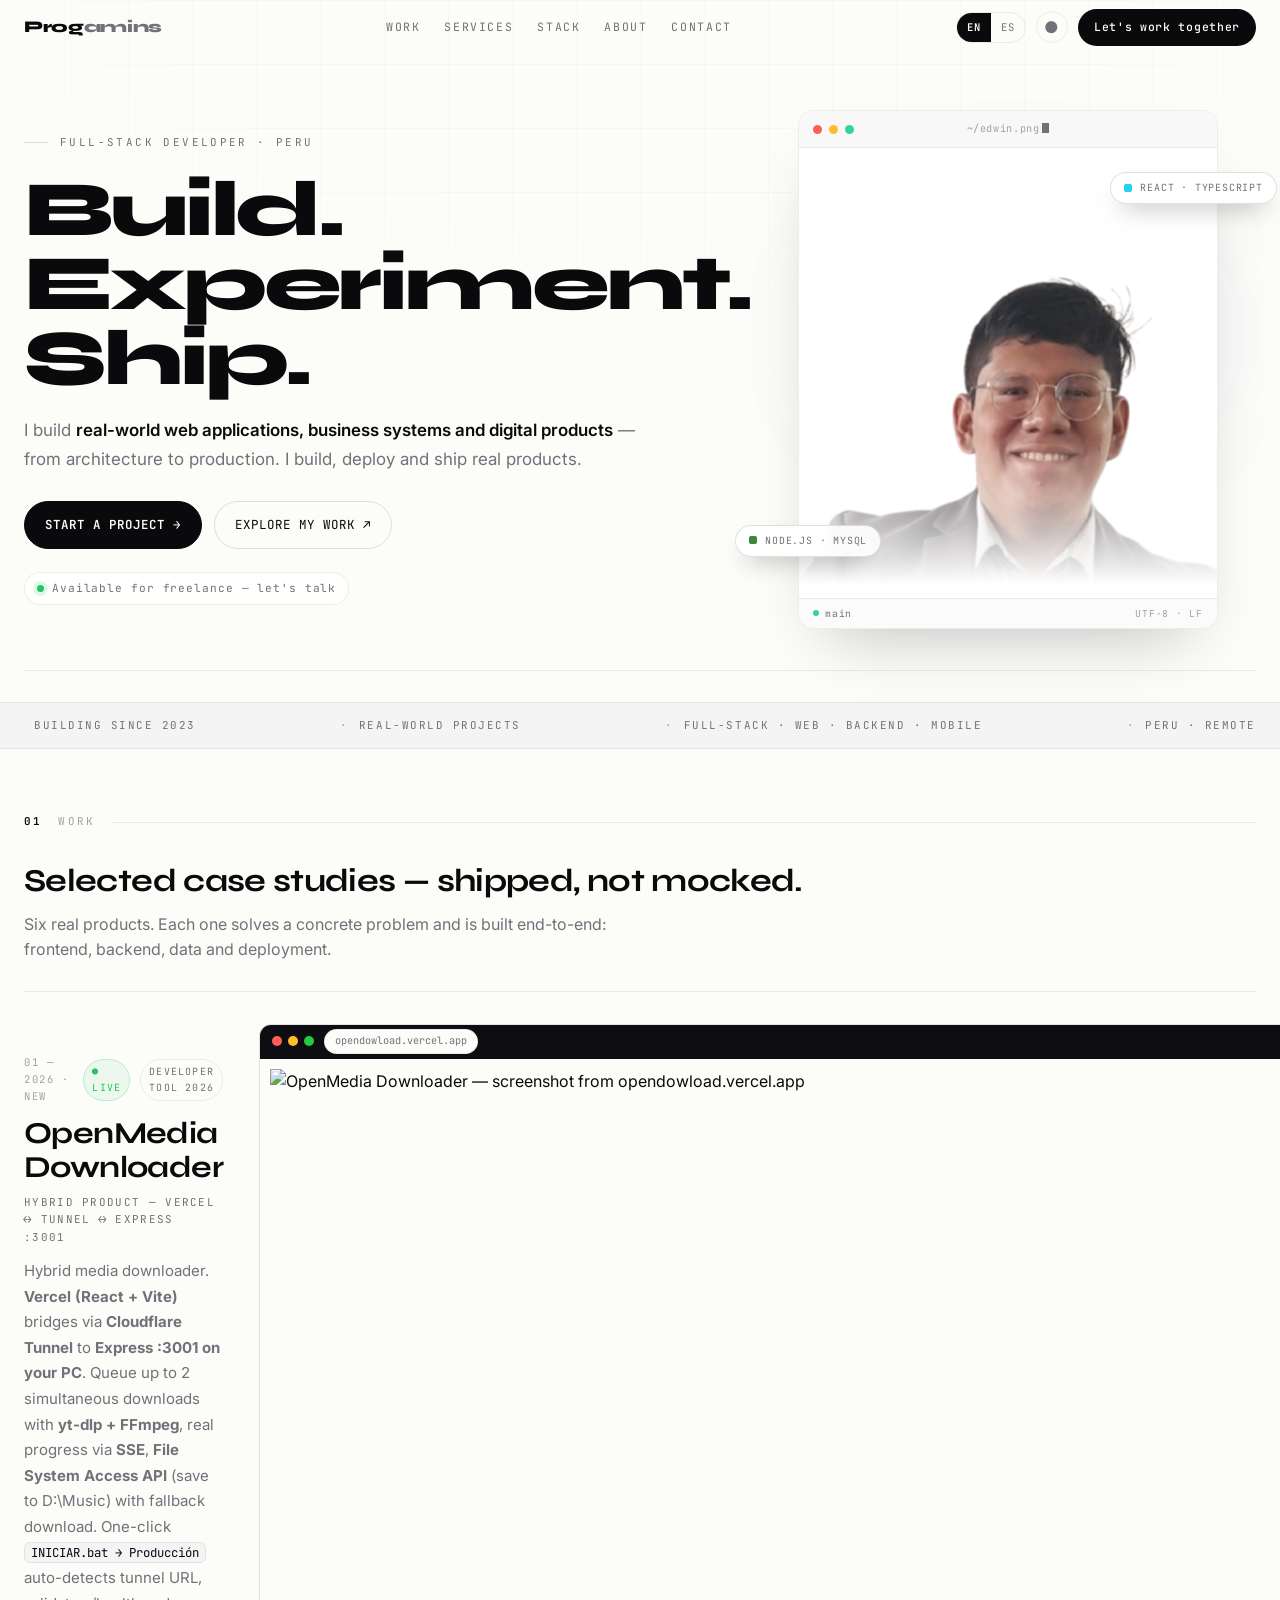
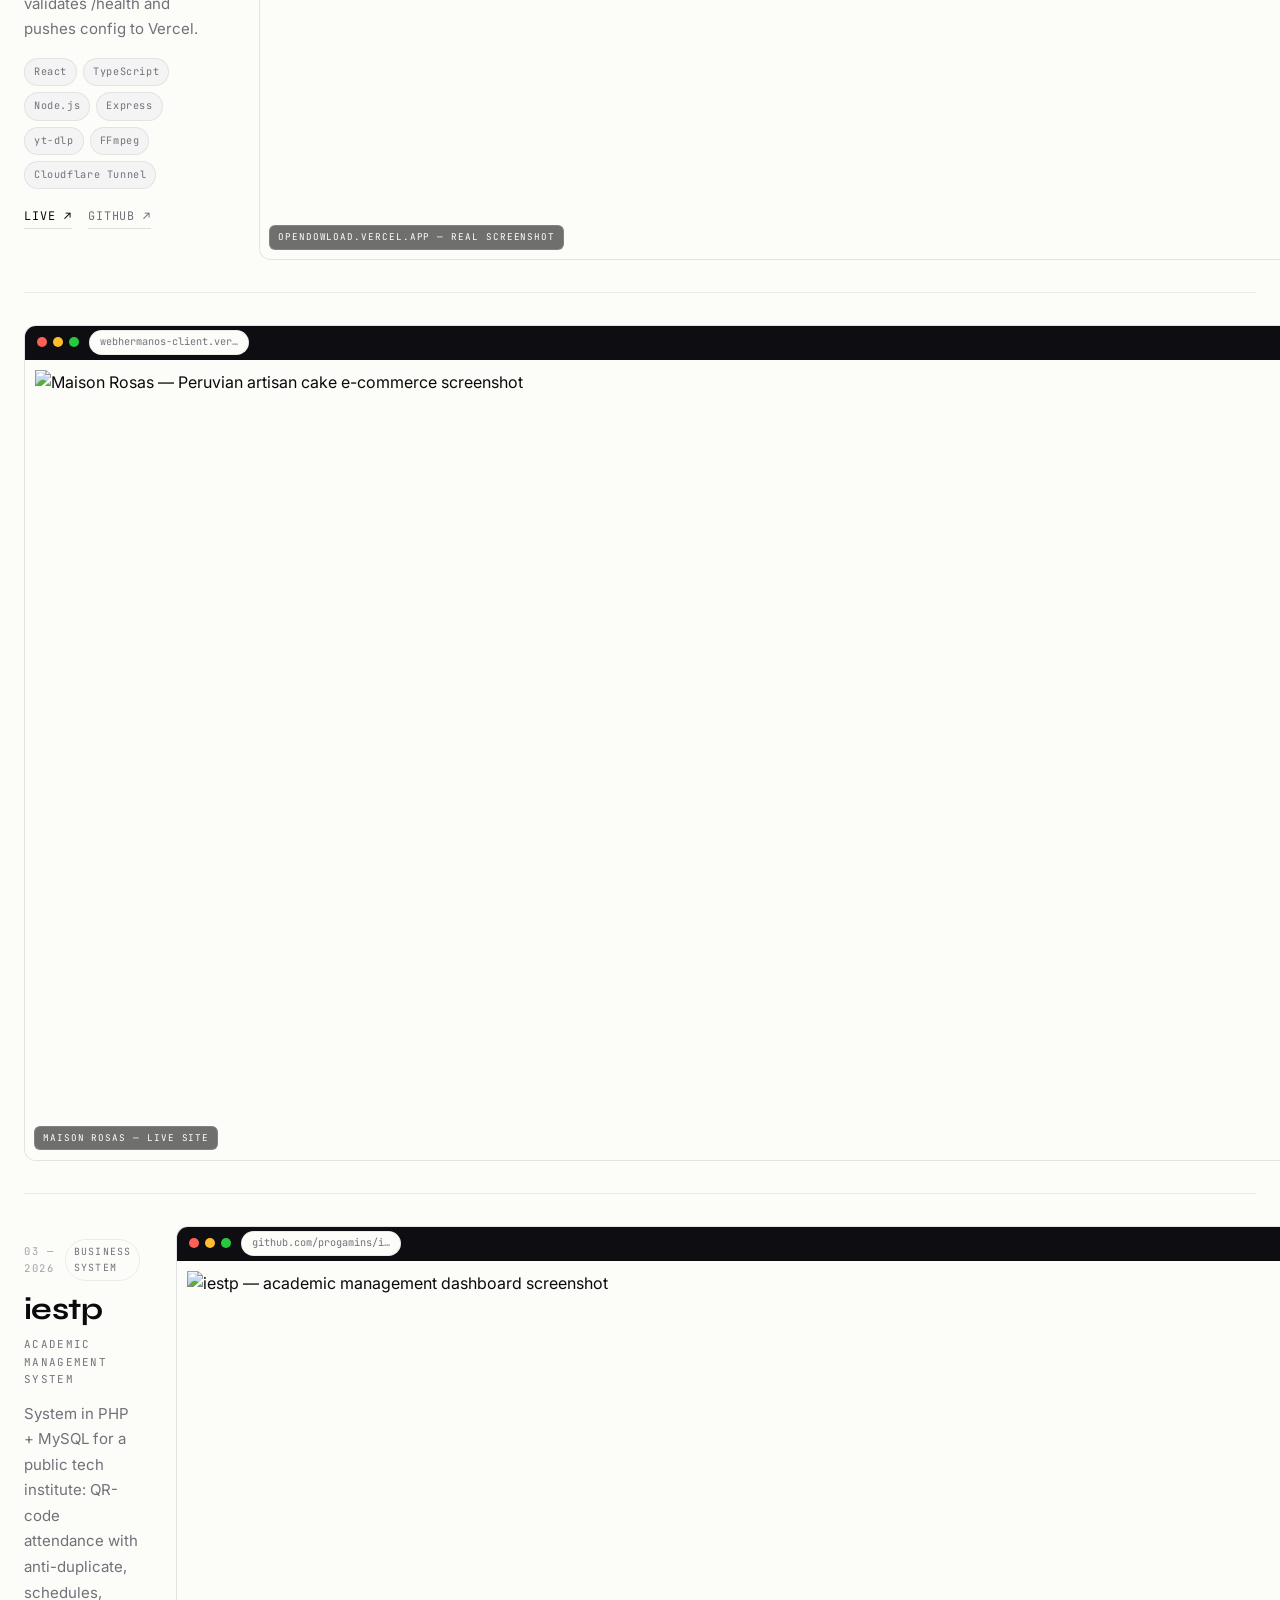
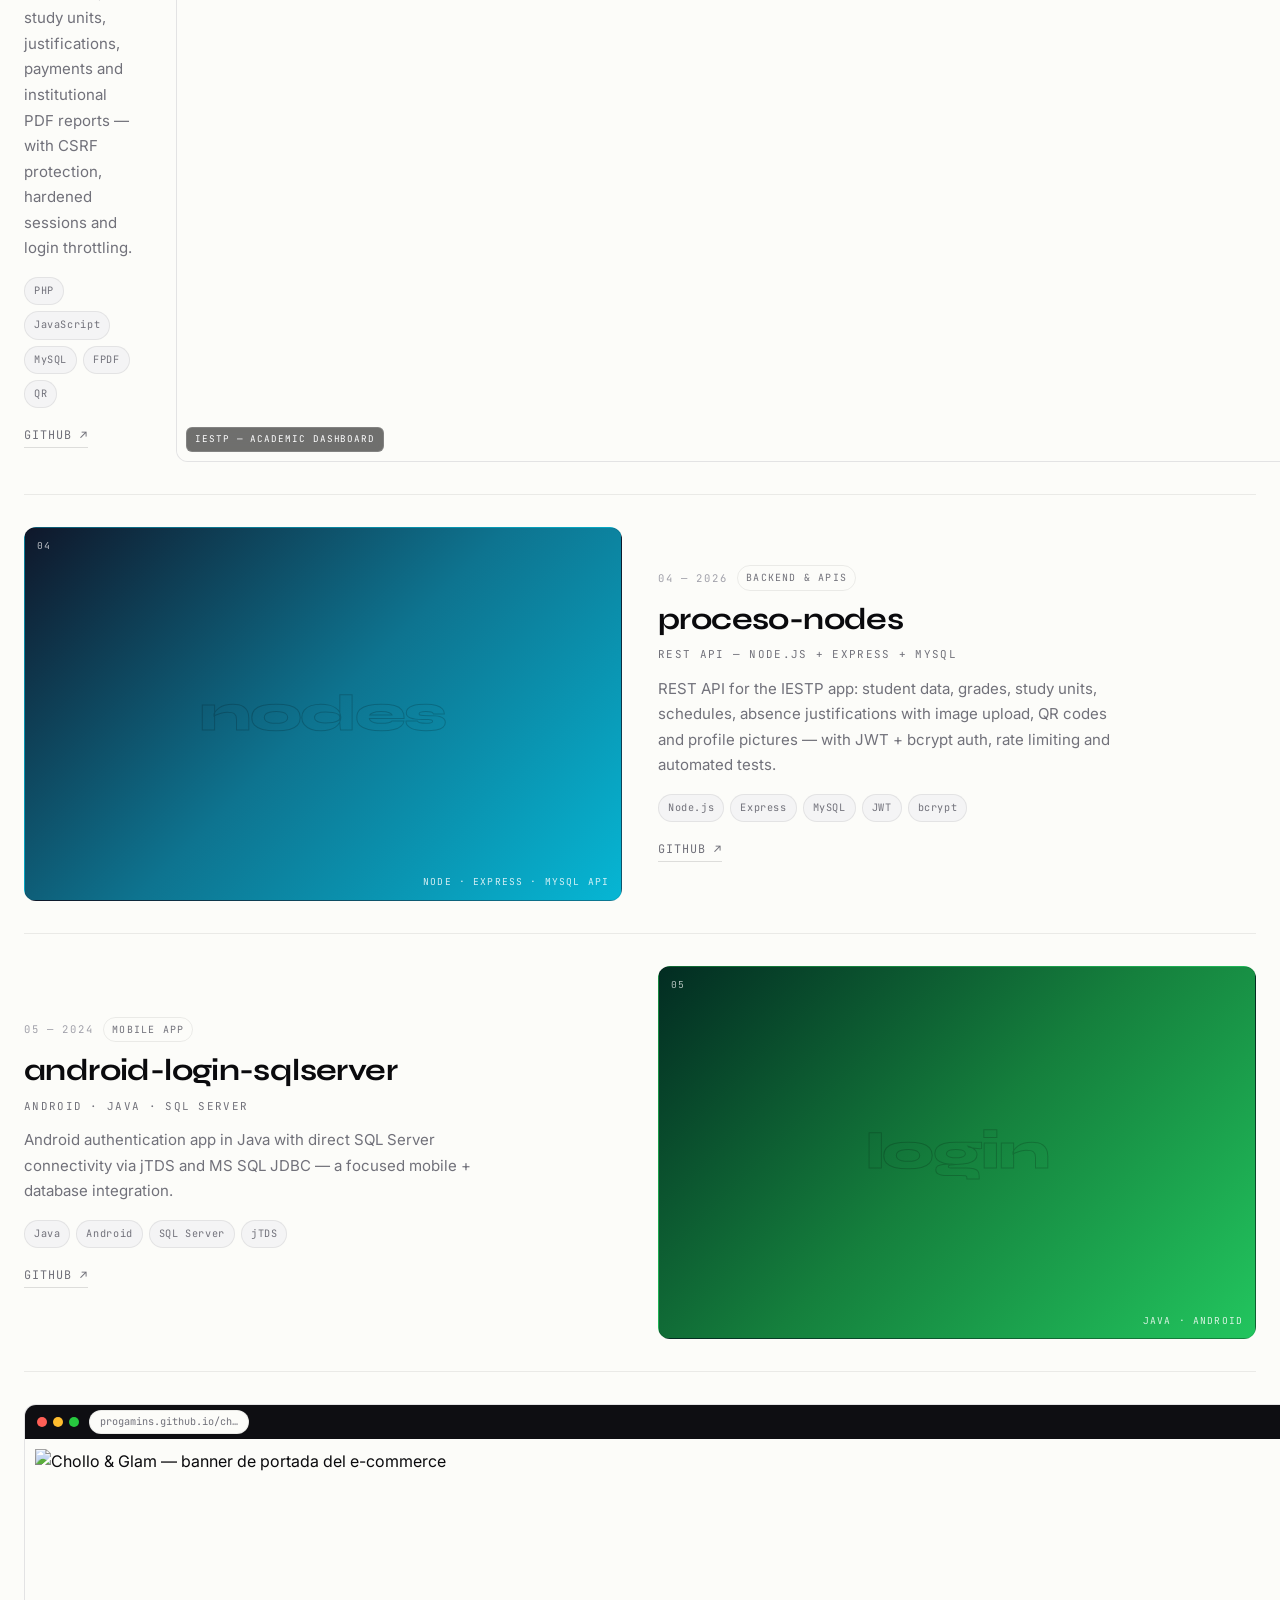
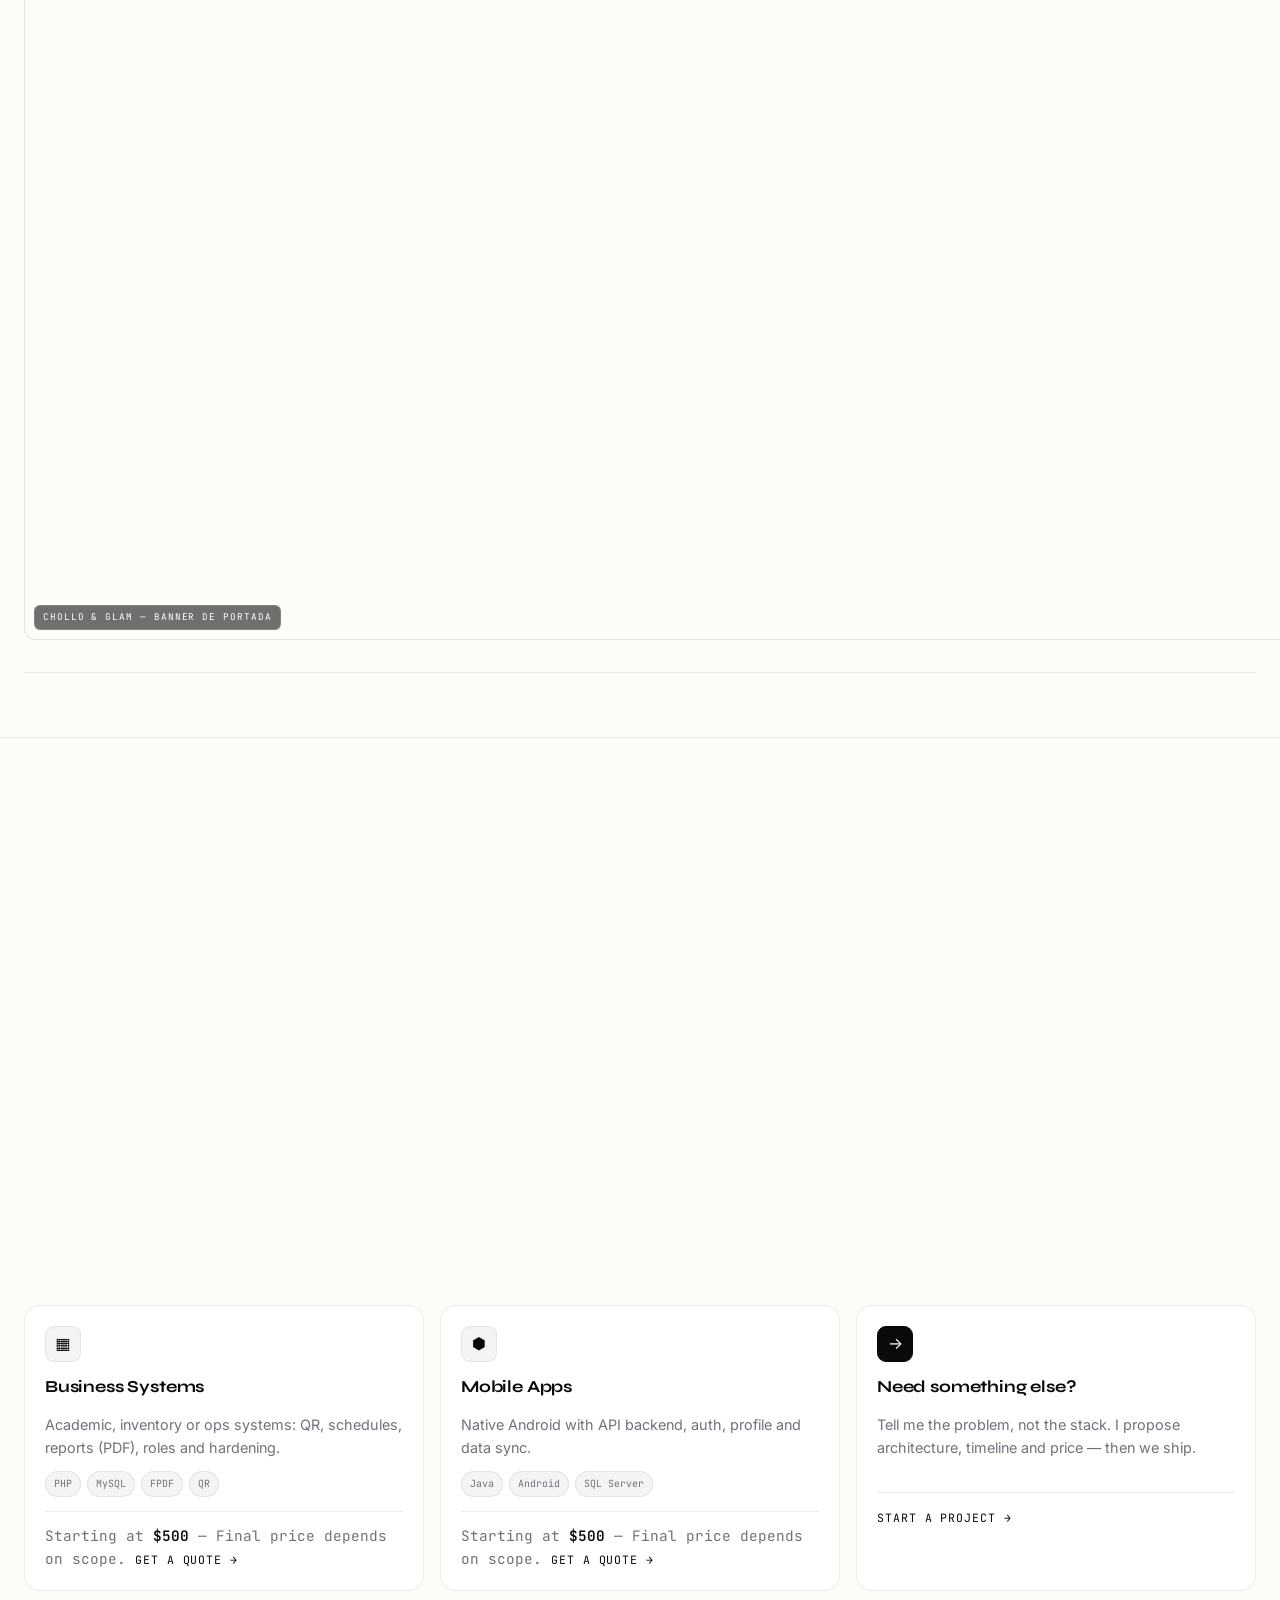
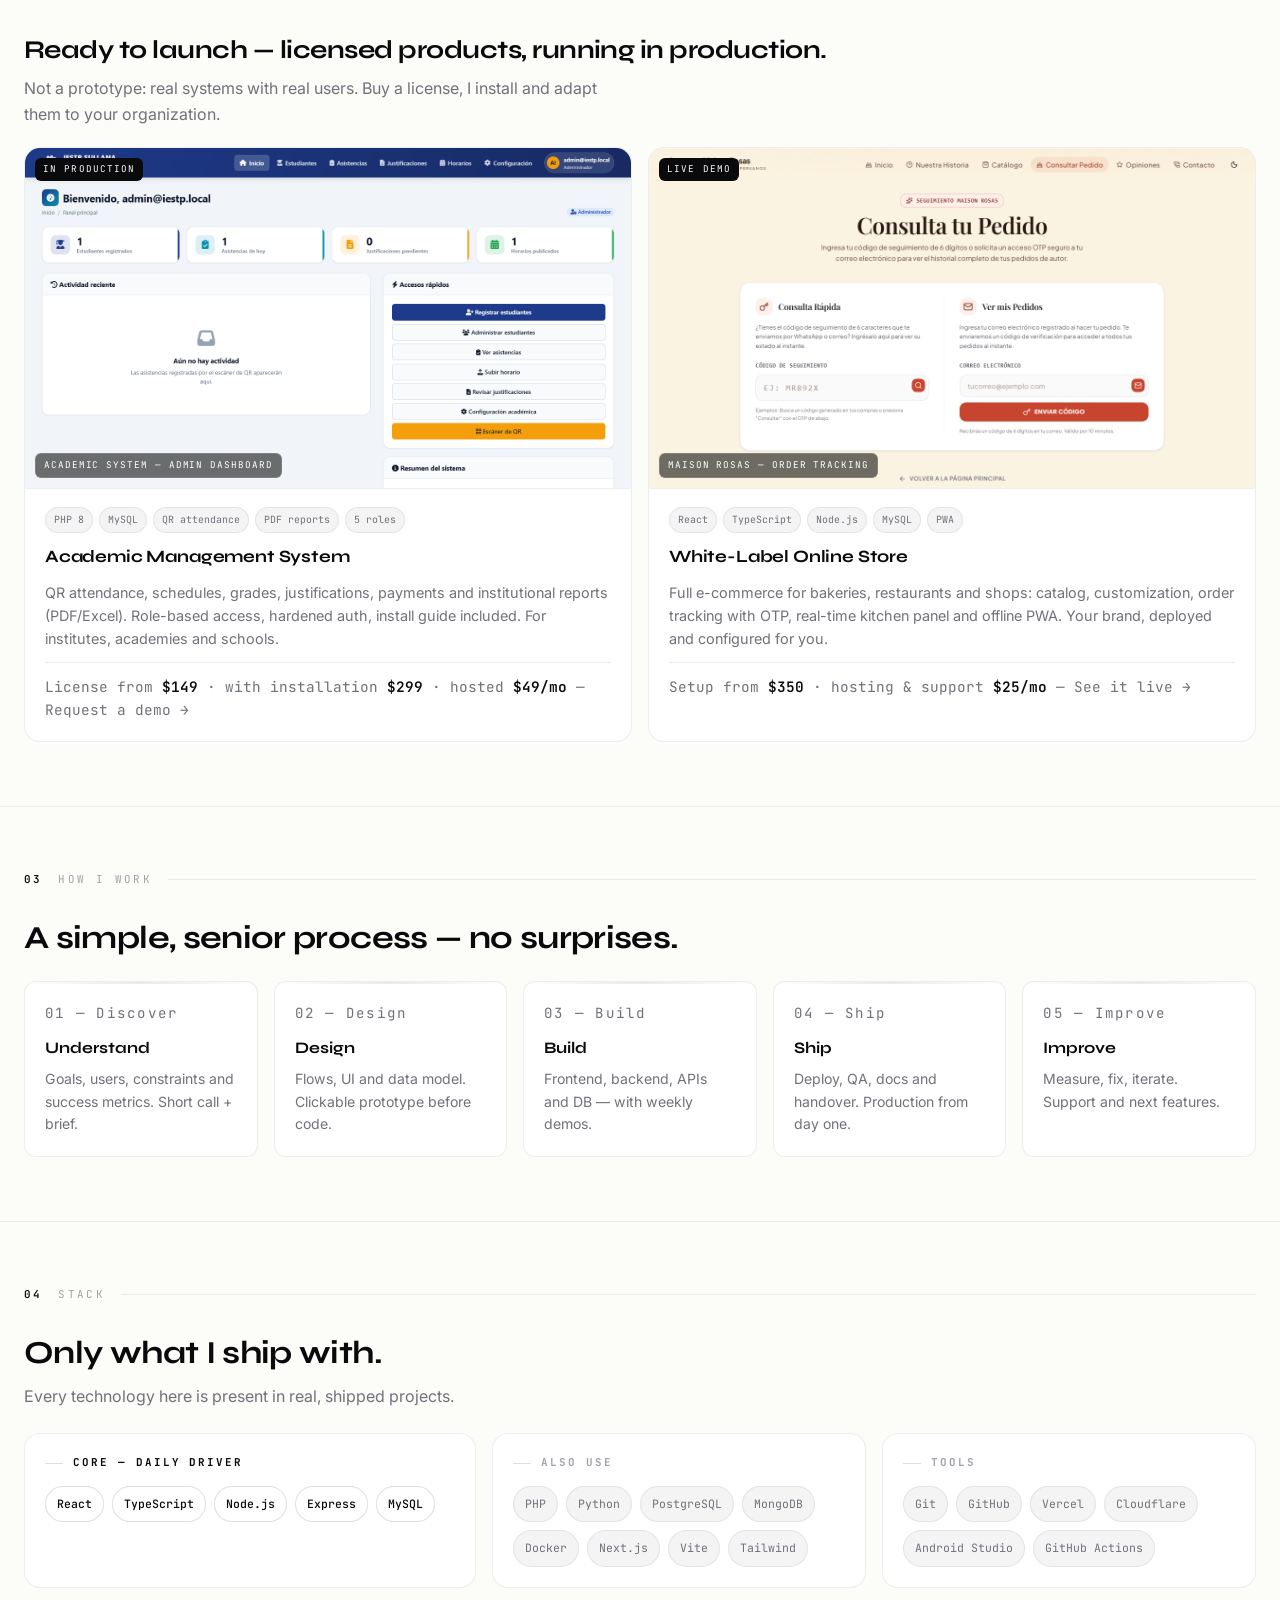
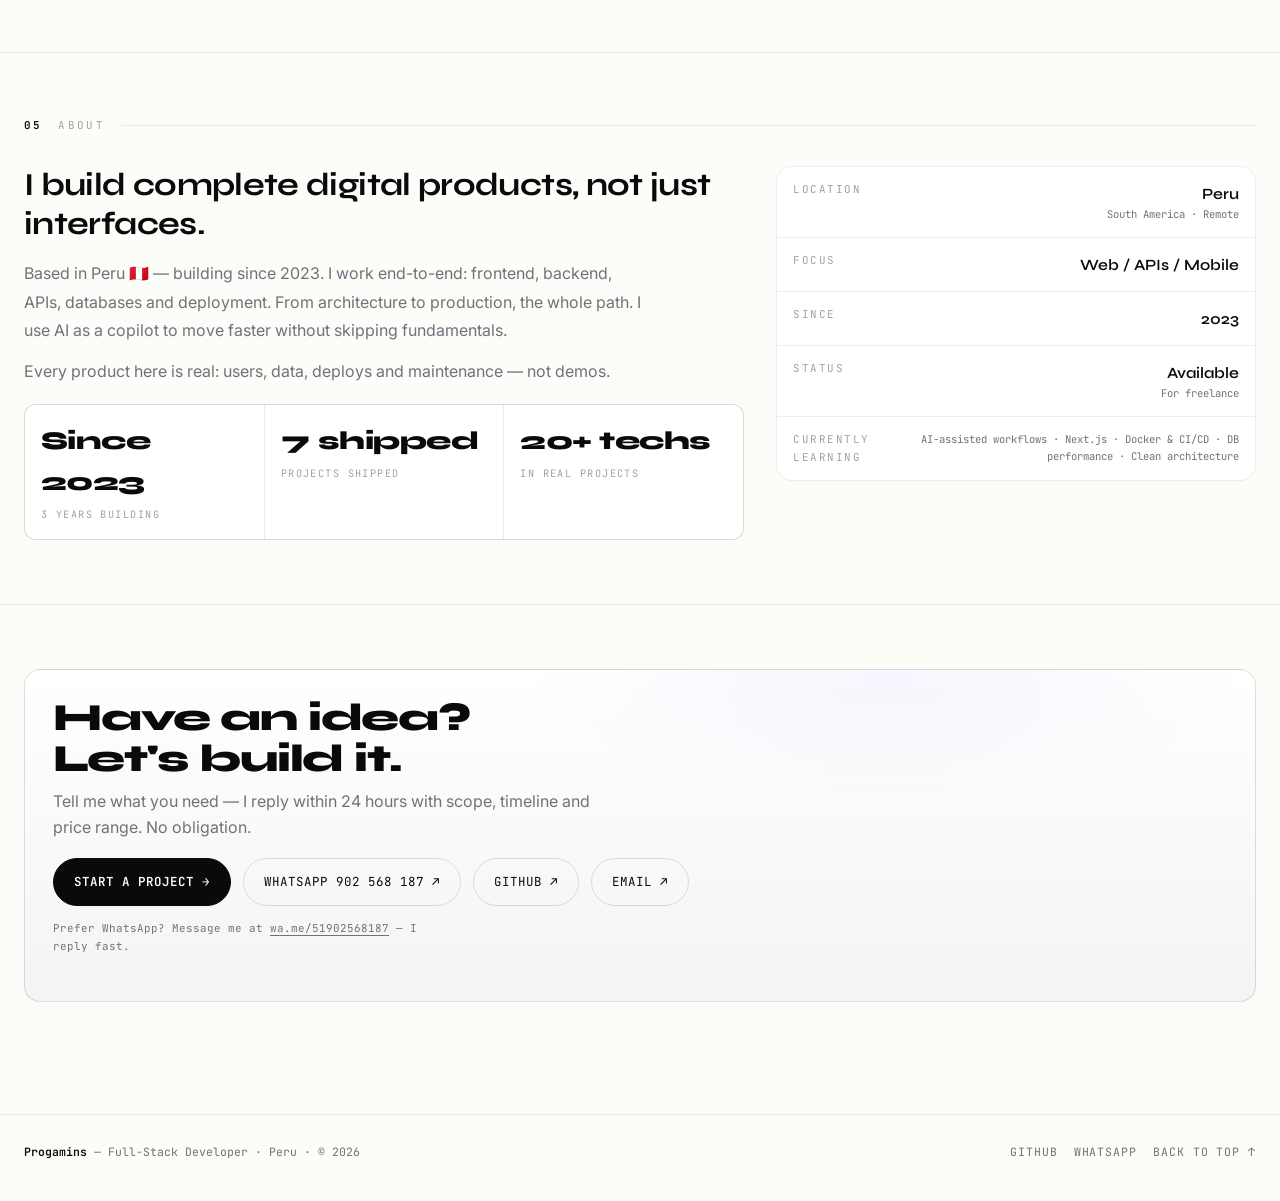
==== commit e6a829f0: "fix(layout): escala para pantallas grandes (>=1600px) — contenedor 1480px, tipografia y ventana hero" ====
--- a/index.html
+++ b/index.html
@@ -251,6 +251,16 @@
   .sec-kicker b{color:var(--text);font-weight:600;margin-right:6px}
   .sec-head::after{content:"";flex:1;height:1px;background:var(--line)}
   .sec-title{font-family:var(--font-display);font-weight:700;font-size:clamp(1.5rem,3.2vw,2rem);letter-spacing:-.02em;line-height:1.15;margin-bottom:12px}
+
+  /* ─── Large displays: scale the whole system up ≥1600px ─── */
+  @media(min-width:1600px){
+    :root{--max:1480px}
+    .hero h1{font-size:clamp(4.9rem,4.9vw,5.4rem)}
+    .hero-sub{font-size:1.13rem;max-width:60ch}
+    .hero-window{width:min(500px,100%)}
+    .sec-title{font-size:clamp(2rem,2.3vw,2.4rem)}
+    .sec-desc{font-size:1.02rem}
+  }
   .sec-desc{color:var(--muted);max-width:60ch}
   @media(max-width:640px){.section{padding:48px 0}}
 
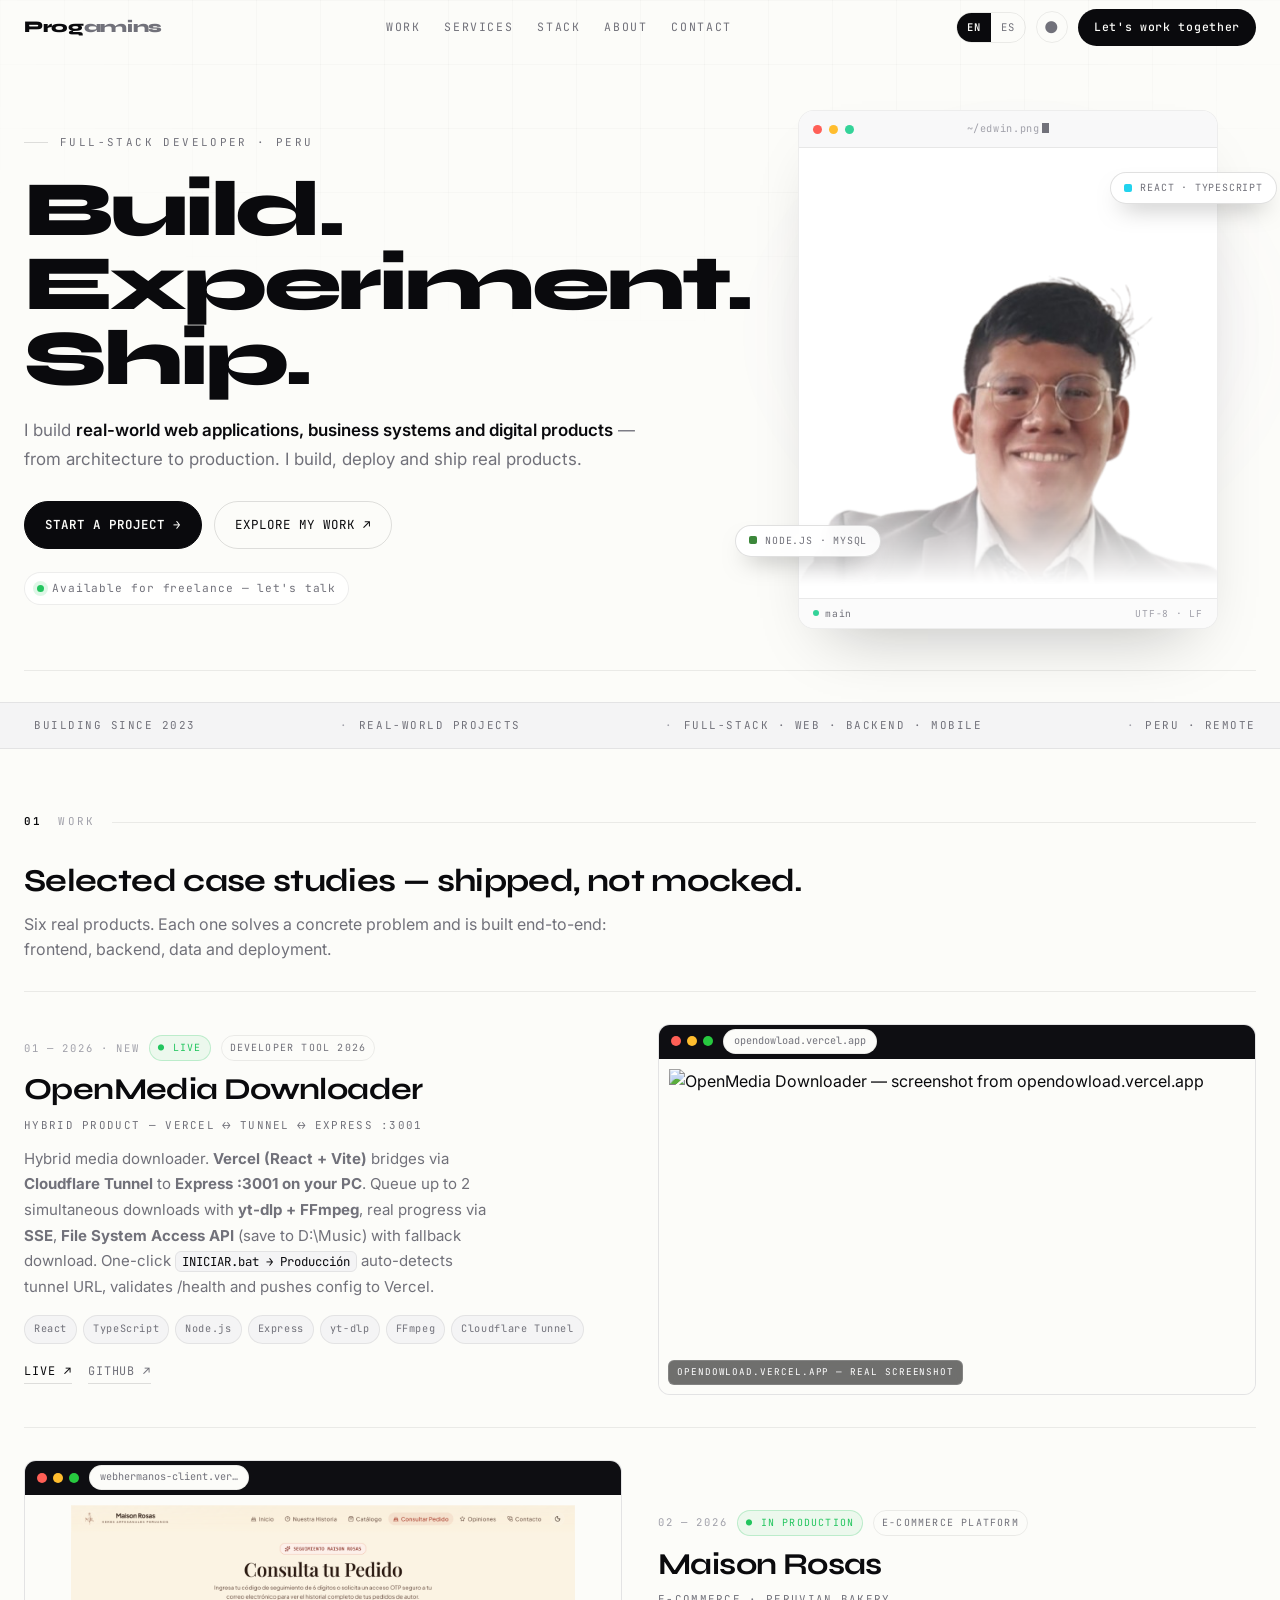
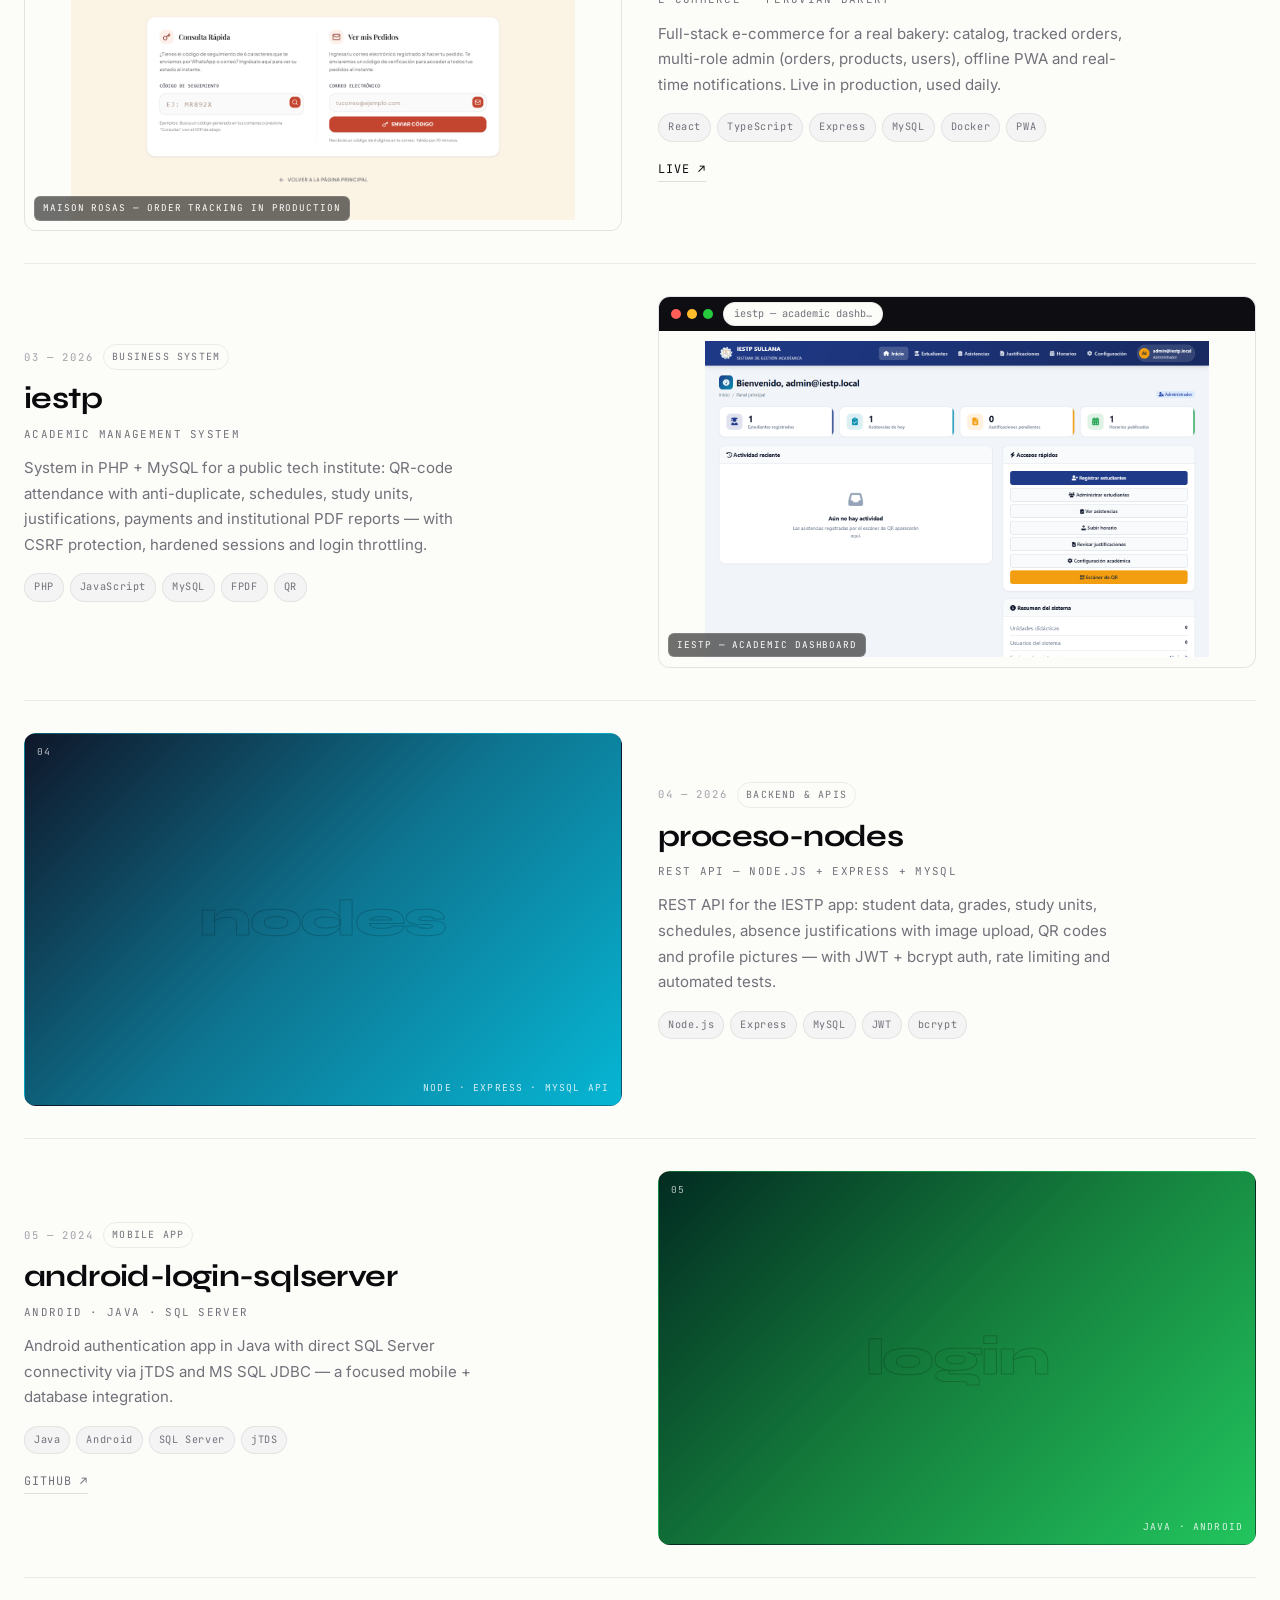
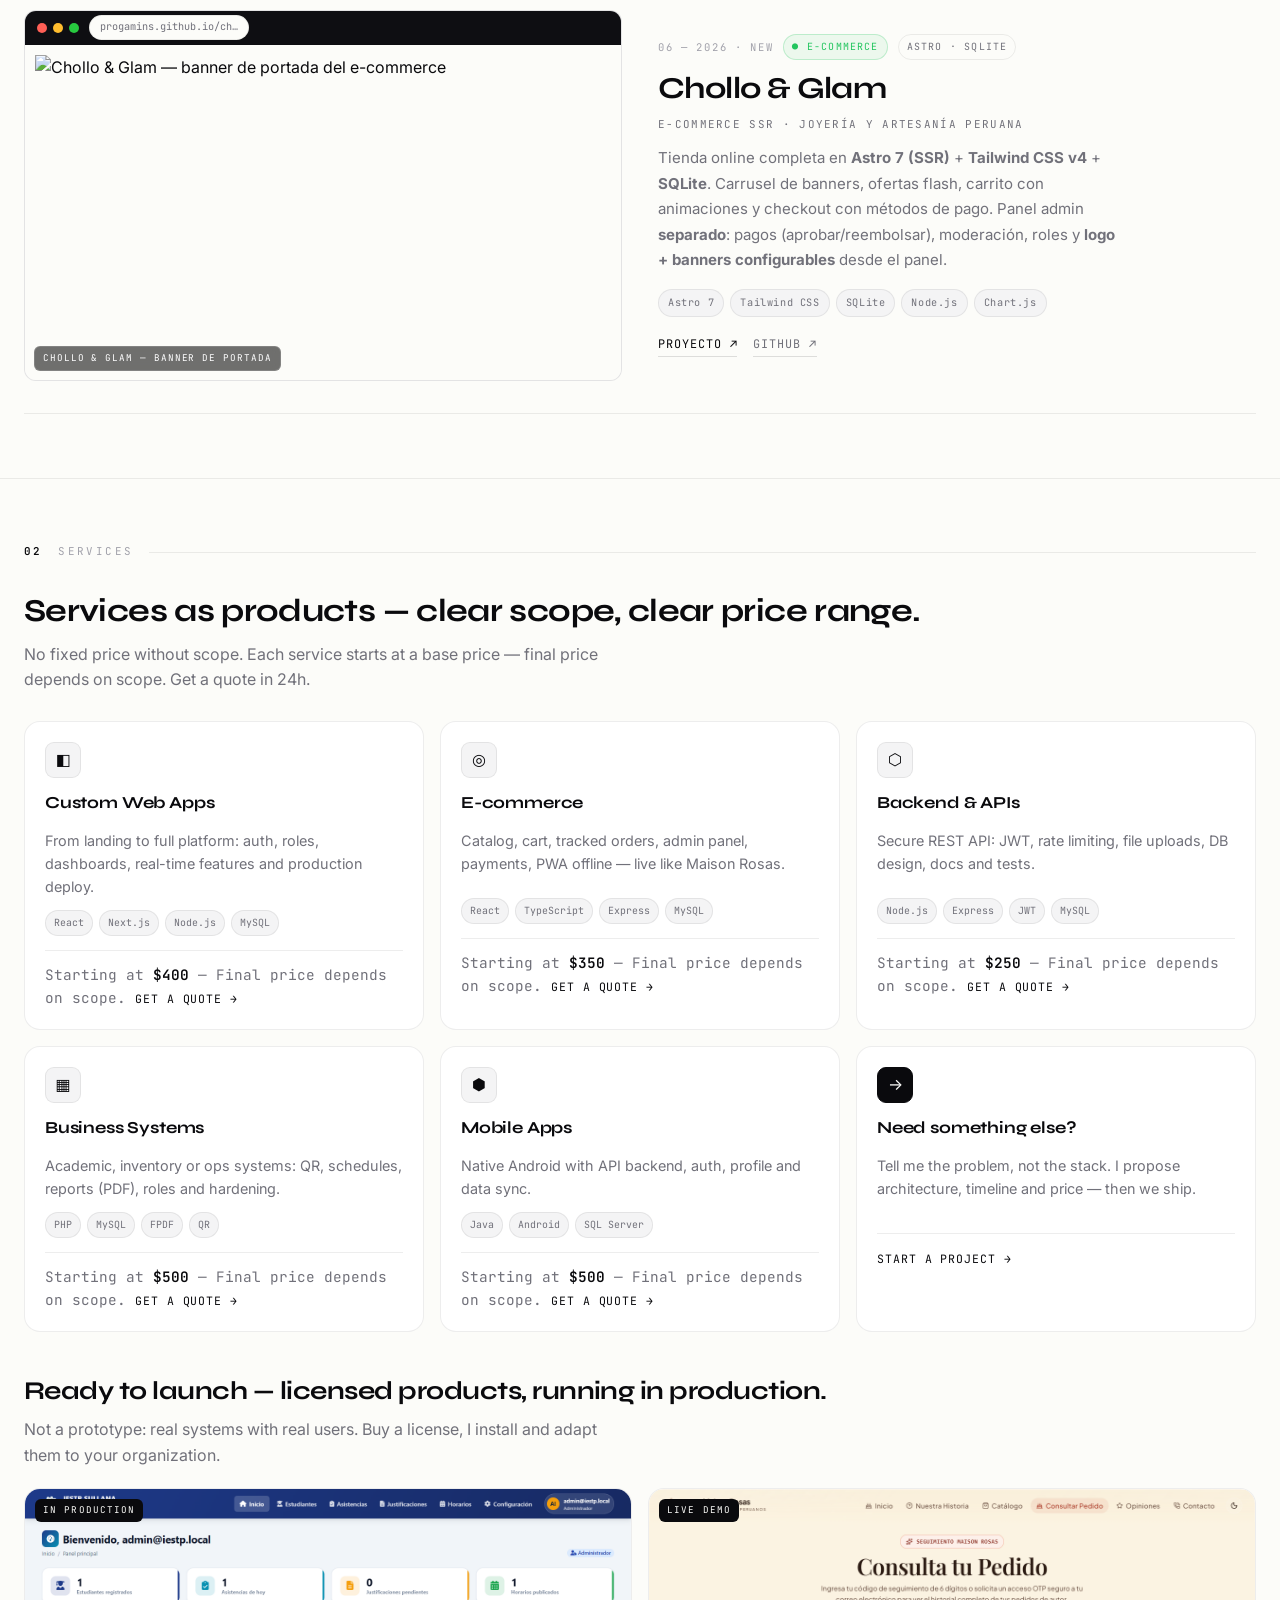
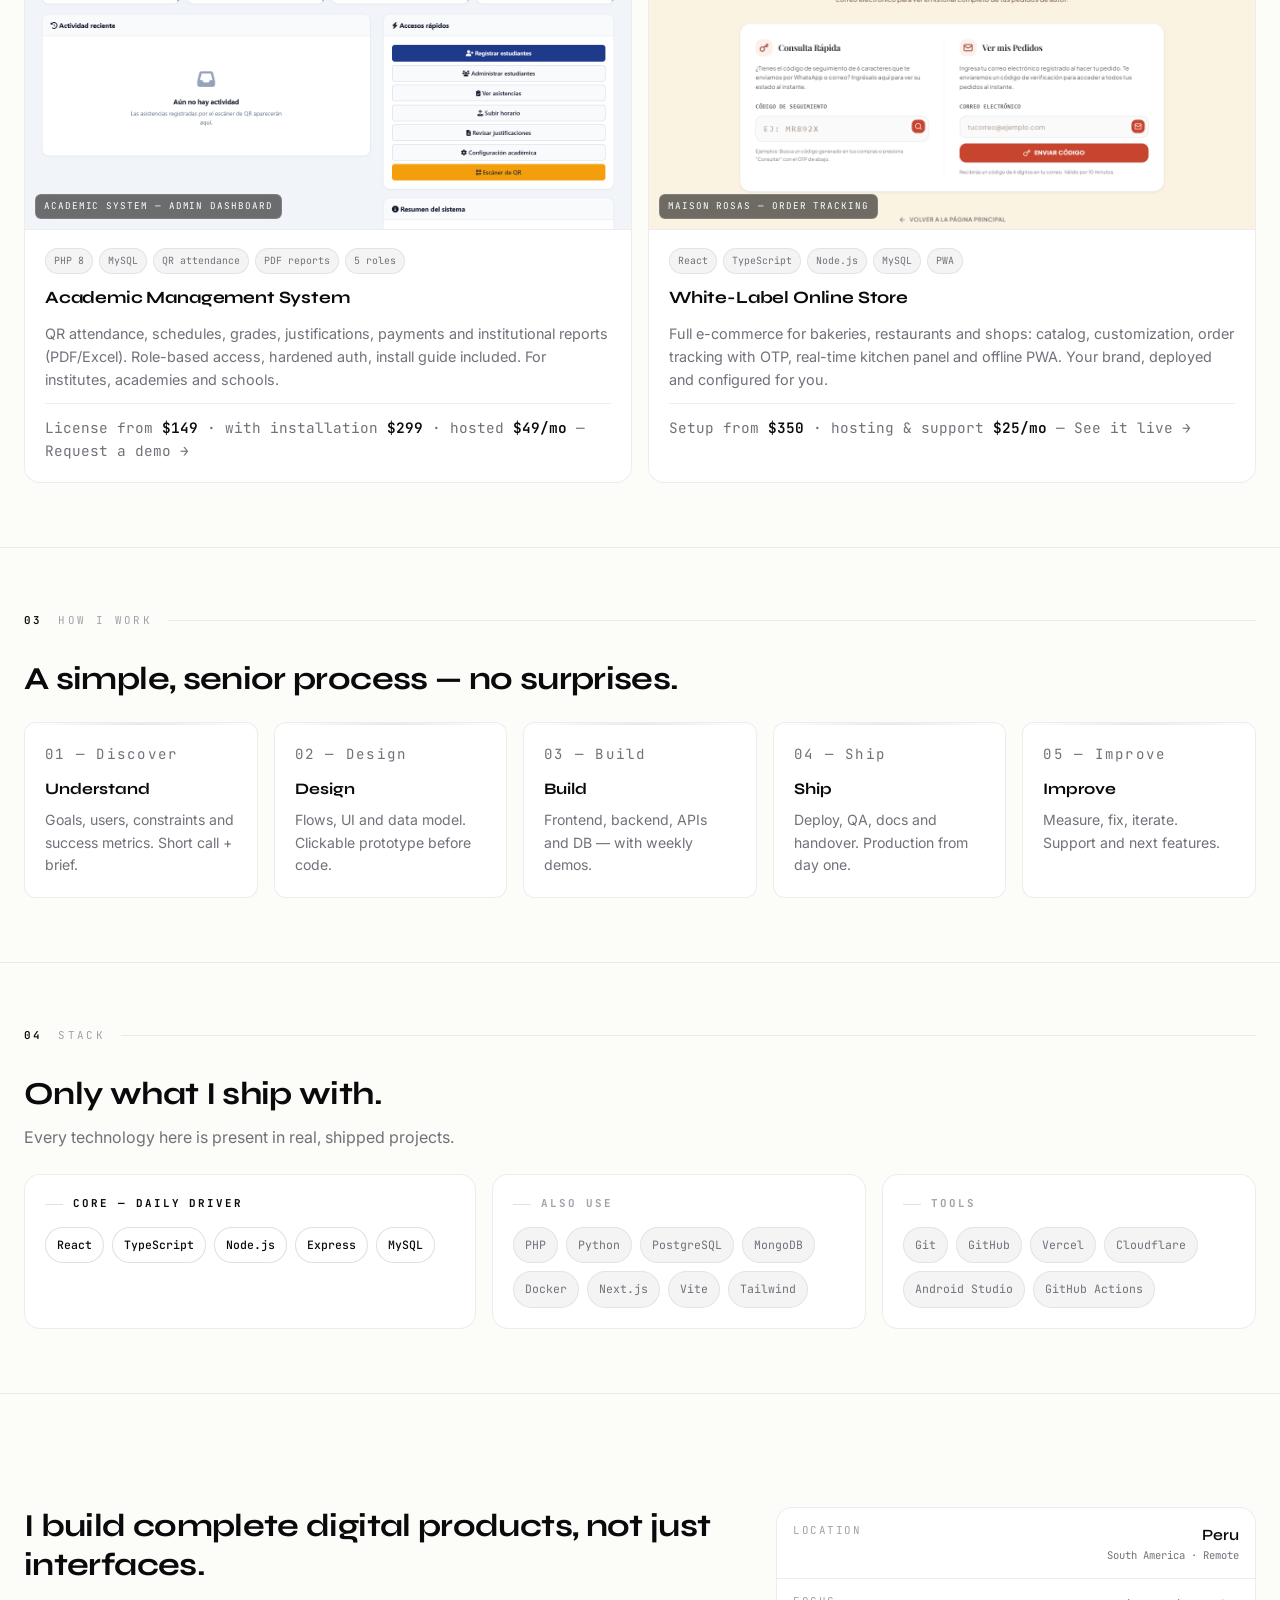
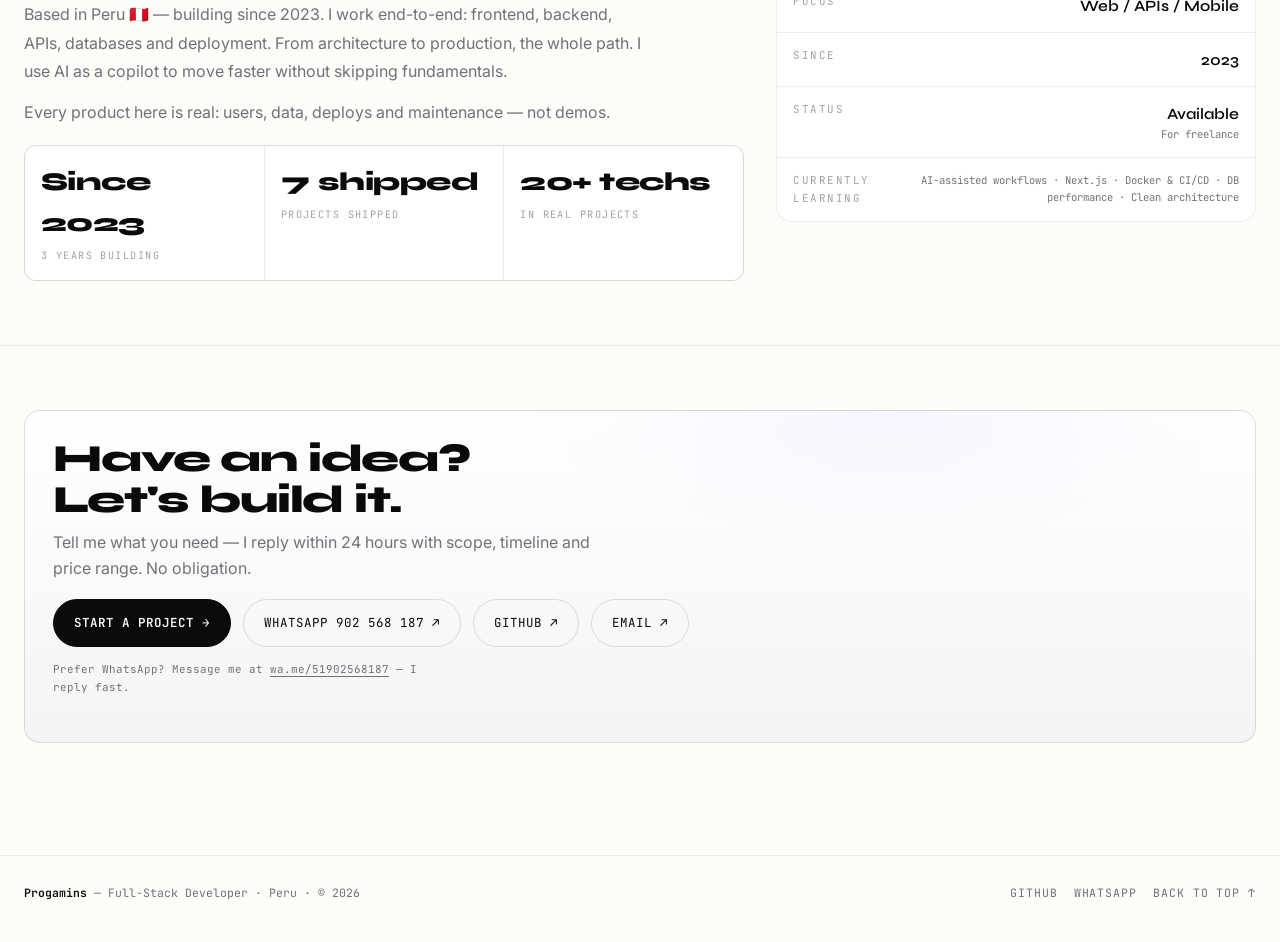
==== commit 223bab8b: "fix(imagenes): repara capturas 404, bandas negras en frames y enlaces GitHub muertos - Las tarjetas " ====
--- a/index.html
+++ b/index.html
@@ -295,7 +295,7 @@
   .frame-bar .dots i:nth-child(2){background:#ffbd2e}
   .frame-bar .dots i:nth-child(3){background:#27c93f}
   .frame-bar .url{font-family:var(--font-mono);font-size:.64rem;color:var(--muted);background:var(--bg);border:1px solid var(--line);border-radius:999px;padding:3px 10px;white-space:nowrap;overflow:hidden;text-overflow:ellipsis;max-width:160px}
-  .frame img{width:100%;aspect-ratio:16/9;object-fit:contain;object-position:center;background:var(--bg);padding:10px;display:block;filter:saturate(.97);transition:transform .35s var(--ease)}
+  .frame img{width:100%;height:auto;aspect-ratio:16/9;object-fit:contain;object-position:center;background:var(--bg);padding:10px;display:block;filter:saturate(.97);transition:transform .35s var(--ease)}
   .cap{position:absolute;left:10px;bottom:10px;font-family:var(--font-mono);font-size:.58rem;letter-spacing:.1em;text-transform:uppercase;color:#fff;background:rgba(0,0,0,.56);backdrop-filter:blur(6px);padding:4px 8px;border-radius:6px;border:1px solid rgba(255,255,255,.14);max-width:calc(100% - 20px);overflow:hidden;text-overflow:ellipsis;white-space:nowrap}
   .tile{display:grid;place-items:center;aspect-ratio:16/10;border:1px solid var(--line);border-radius:var(--r-md);overflow:hidden;position:relative}
   .tile .big{font-family:var(--font-display);font-weight:800;font-size:clamp(2rem,5vw,3.2rem);letter-spacing:-.03em;color:transparent;-webkit-text-stroke:1px rgba(255,255,255,.22)}
@@ -554,15 +554,14 @@
               <div class="c-stack"><span>React</span><span>TypeScript</span><span>Express</span><span>MySQL</span><span>Docker</span><span>PWA</span></div>
               <div class="c-links">
                 <a href="https://webhermanos-client.vercel.app" target="_blank" rel="noopener">Live ↗</a>
-                <a class="secondary" href="https://github.com/progamins/webhermanos" target="_blank" rel="noopener">GitHub ↗</a>
               </div>
             </div>
             <div class="c-media">
               <a class="frame" href="https://webhermanos-client.vercel.app" target="_blank" rel="noopener" aria-label="Open Maison Rosas live">
                 <div class="frame-bar"><span class="dots"><i></i><i></i><i></i></span><span class="url">webhermanos-client.vercel.app</span></div>
-                <img src="https://raw.githubusercontent.com/progamins/webhermanos/main/screenshots/home.png" alt="Maison Rosas — Peruvian artisan cake e-commerce screenshot" loading="lazy" decoding="async" width="1280" height="800">
+                <img src="assets/img/product-mr-tracking.png" alt="Maison Rosas — order tracking screen in production" loading="lazy" decoding="async" width="1280" height="800">
               </a>
-              <span class="cap">Maison Rosas — live site</span>
+              <span class="cap">Maison Rosas — order tracking in production</span>
             </div>
           </article>
 
@@ -574,15 +573,12 @@
               <p class="c-cat">Academic management system</p>
               <p class="c-desc">System in PHP + MySQL for a public tech institute: QR-code attendance with anti-duplicate, schedules, study units, justifications, payments and institutional PDF reports — with CSRF protection, hardened sessions and login throttling.</p>
               <div class="c-stack"><span>PHP</span><span>JavaScript</span><span>MySQL</span><span>FPDF</span><span>QR</span></div>
-              <div class="c-links">
-                <a class="secondary" href="https://github.com/progamins/iestp" target="_blank" rel="noopener">GitHub ↗</a>
+            </div>
+            <div class="c-media">
+              <div class="frame">
+                <div class="frame-bar"><span class="dots"><i></i><i></i><i></i></span><span class="url">iestp — academic dashboard</span></div>
+                <img src="assets/img/product-iestp-dashboard.png" alt="iestp — academic management dashboard screenshot" loading="lazy" decoding="async" width="1440" height="900">
               </div>
-            </div>
-            <div class="c-media">
-              <a class="frame" href="https://github.com/progamins/iestp" target="_blank" rel="noopener" aria-label="Open iestp repository">
-                <div class="frame-bar"><span class="dots"><i></i><i></i><i></i></span><span class="url">github.com/progamins/iestp</span></div>
-                <img src="https://raw.githubusercontent.com/progamins/iestp/master/screenshots/dashboard.png" alt="iestp — academic management dashboard screenshot" loading="lazy" decoding="async" width="1280" height="800">
-              </a>
               <span class="cap">iestp — academic dashboard</span>
             </div>
           </article>
@@ -595,9 +591,6 @@
               <p class="c-cat">REST API — Node.js + Express + MySQL</p>
               <p class="c-desc">REST API for the IESTP app: student data, grades, study units, schedules, absence justifications with image upload, QR codes and profile pictures — with JWT + bcrypt auth, rate limiting and automated tests.</p>
               <div class="c-stack"><span>Node.js</span><span>Express</span><span>MySQL</span><span>JWT</span><span>bcrypt</span></div>
-              <div class="c-links">
-                <a class="secondary" href="https://github.com/progamins/proceso-nodes" target="_blank" rel="noopener">GitHub ↗</a>
-              </div>
             </div>
             <div class="c-media">
               <div class="tile" role="img" aria-label="proceso-nodes — API" style="background:linear-gradient(135deg,#0f172a 0%,#0e7490 50%,#06b6d4 100%)">
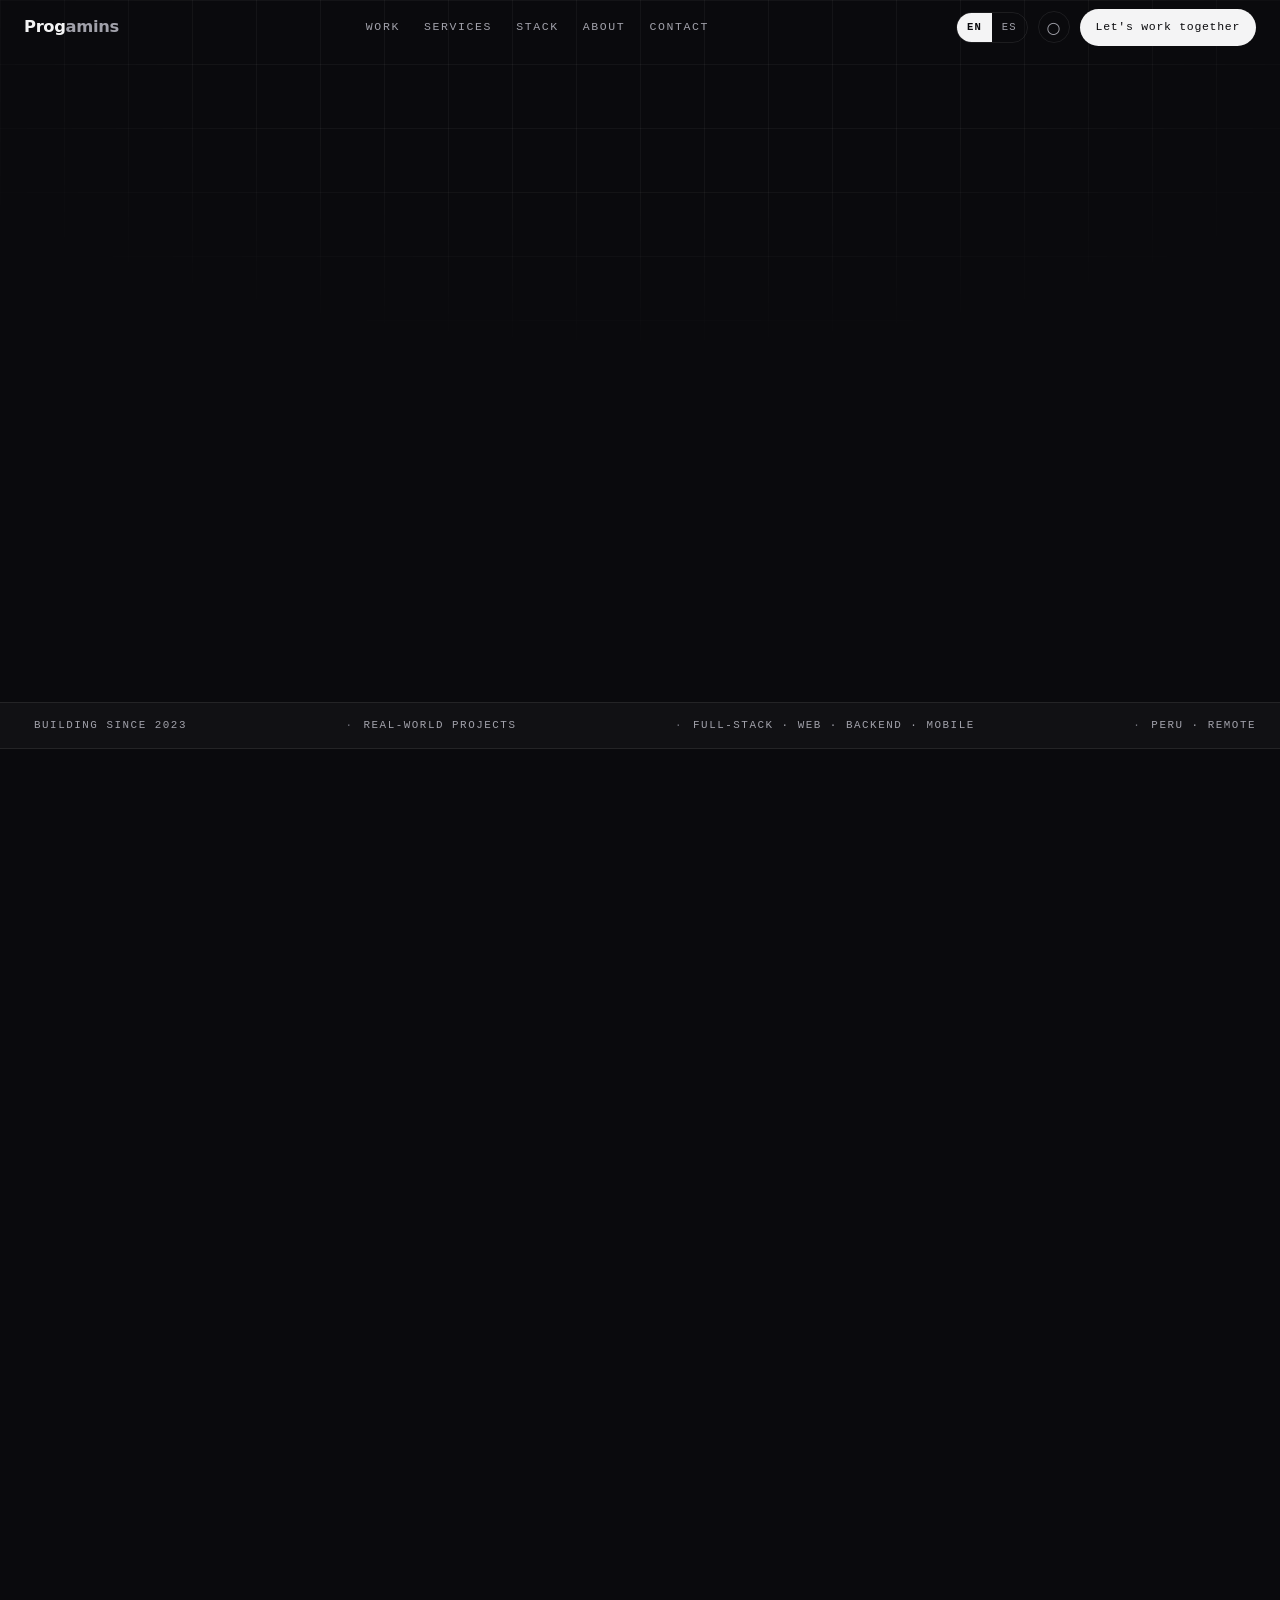
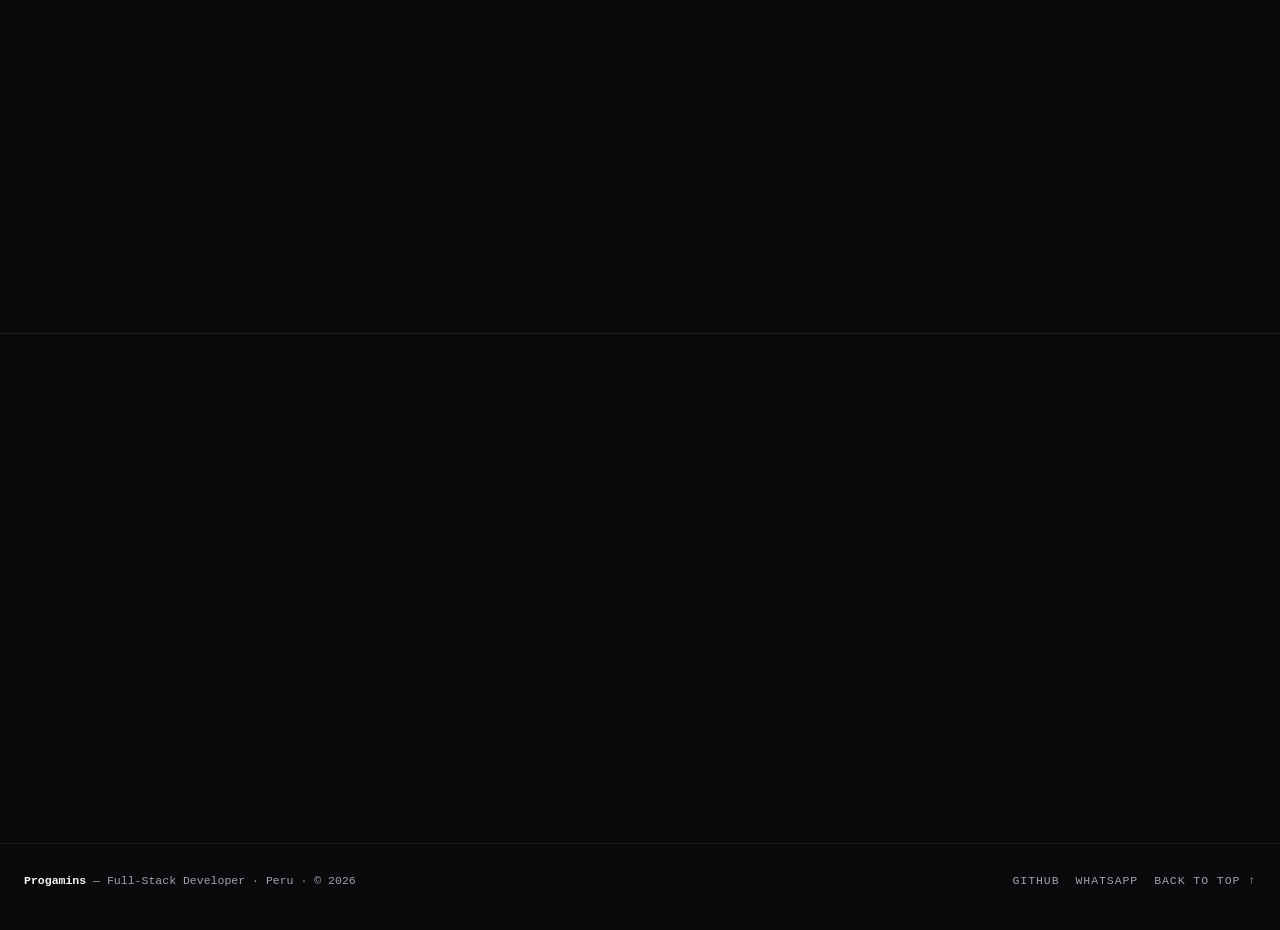
==== commit c435a521: "security+pro: CSP con hash, referrer policy, 404 de marca, MIT y limpieza de codigo muerto Seguridad" ====
--- a/index.html
+++ b/index.html
@@ -3,6 +3,8 @@
 <head>
   <meta charset="UTF-8">
   <meta name="viewport" content="width=device-width, initial-scale=1.0">
+  <meta http-equiv="Content-Security-Policy" content="default-src 'self'; script-src 'self' 'sha256-h/zlSPkRqpLFq5T9OoUMzk4FNb/43XxpPxvRjcOCKZc='; style-src 'self' 'unsafe-inline' https://fonts.googleapis.com; font-src 'self' https://fonts.gstatic.com; img-src 'self' https: data:; connect-src 'self' https://api.github.com; object-src 'none'; base-uri 'self'; form-action 'self'">
+  <meta name="referrer" content="strict-origin-when-cross-origin">
   <title>Progamins — Full-Stack Developer · Build. Experiment. Ship. · Peru</title>
   <meta name="description" content="Progamins (Edwin Rosas Albines) — Full-Stack Developer in Peru. I build real-world web applications, business systems and digital products — from architecture to production. React, TypeScript, Node.js, Express, MySQL. Available for freelance.">
   <meta name="keywords" content="Progamins, Edwin Rosas Albines, full-stack developer Peru, freelance developer Peru, React developer, Node.js, Express, MySQL, web developer, freelance">
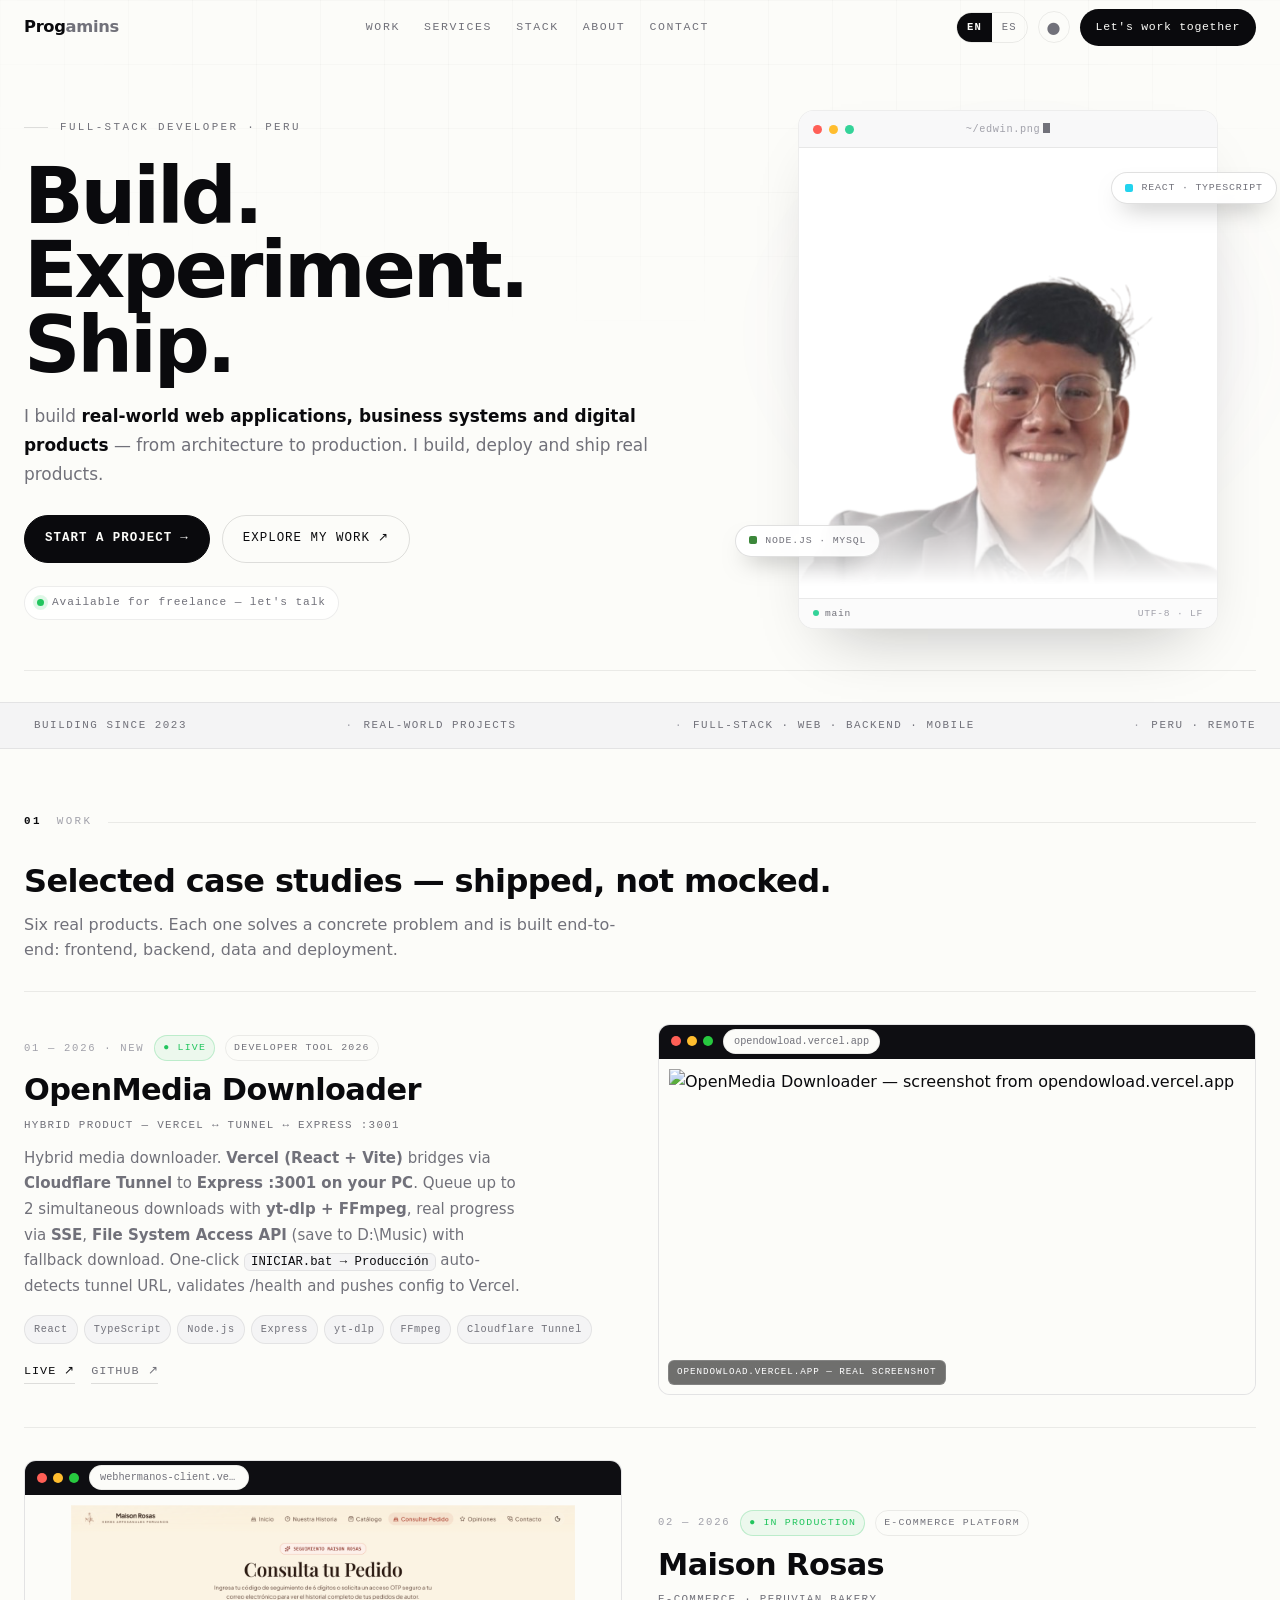
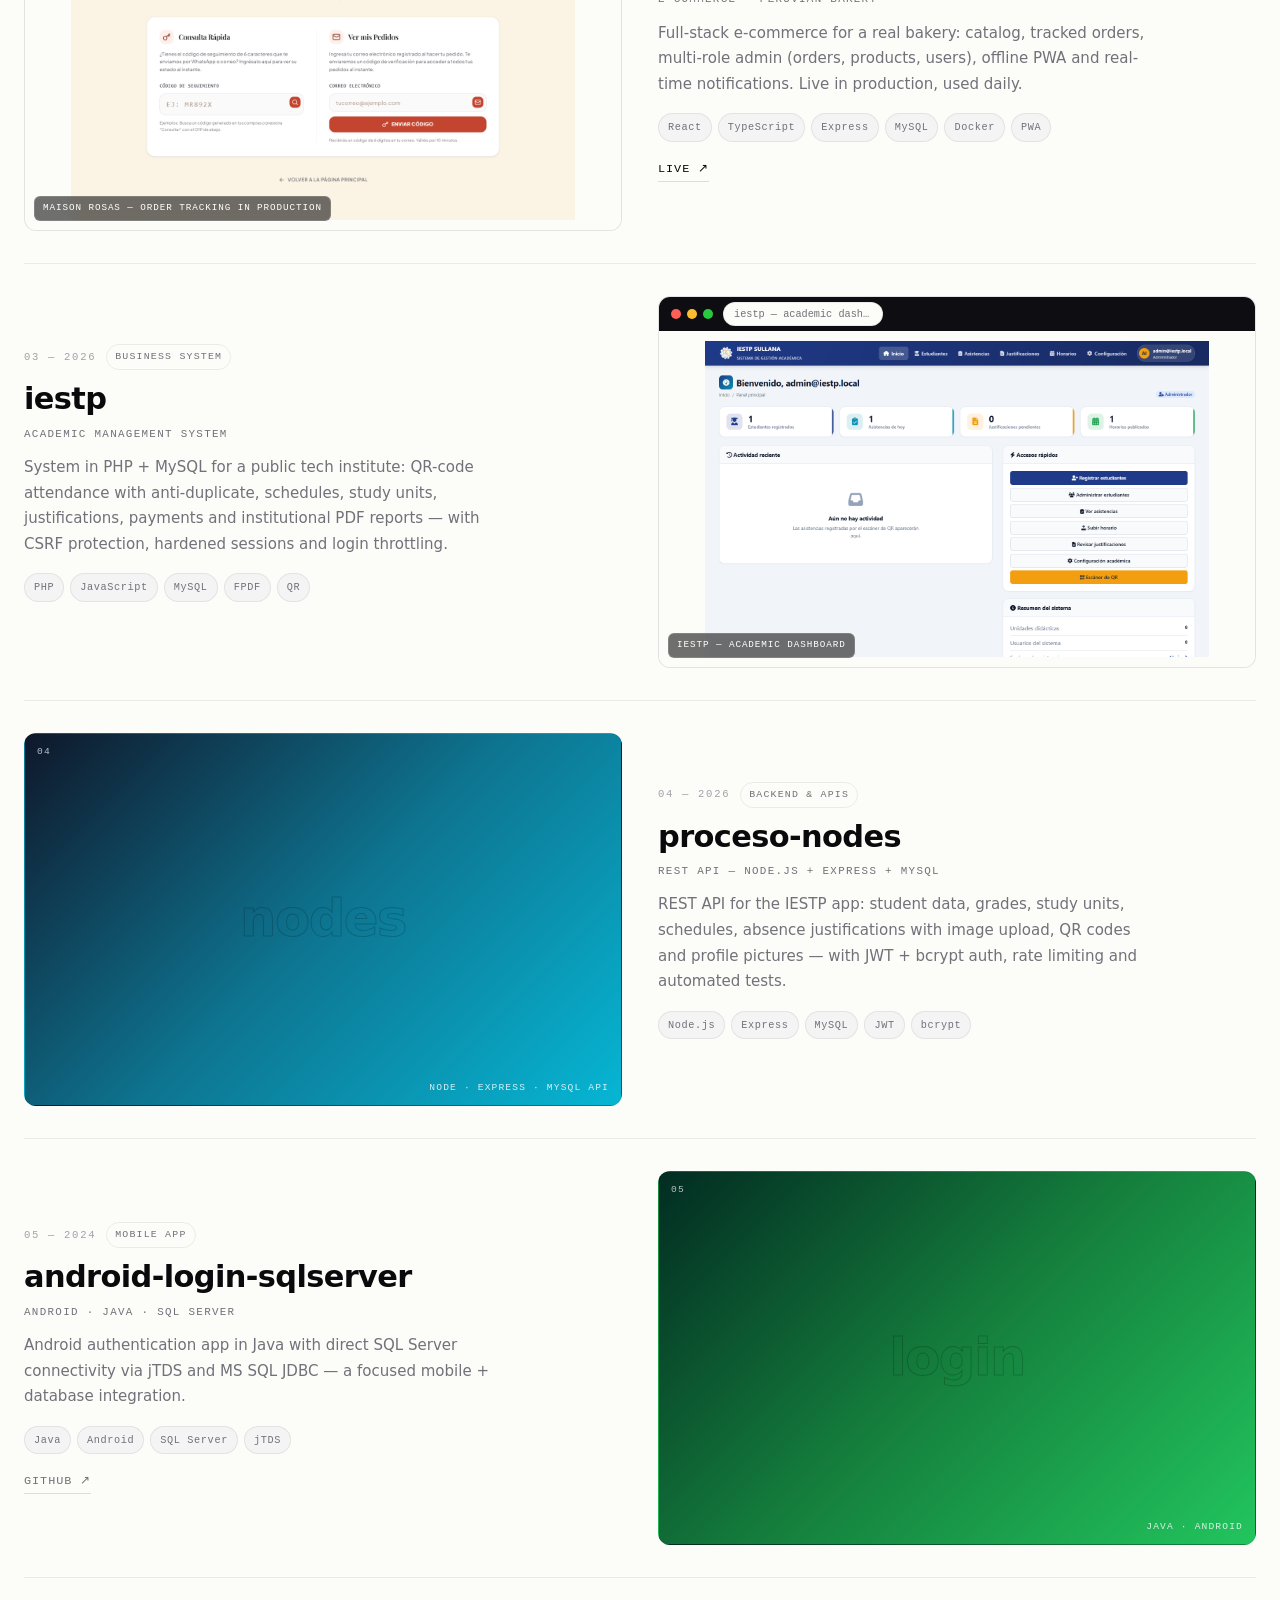
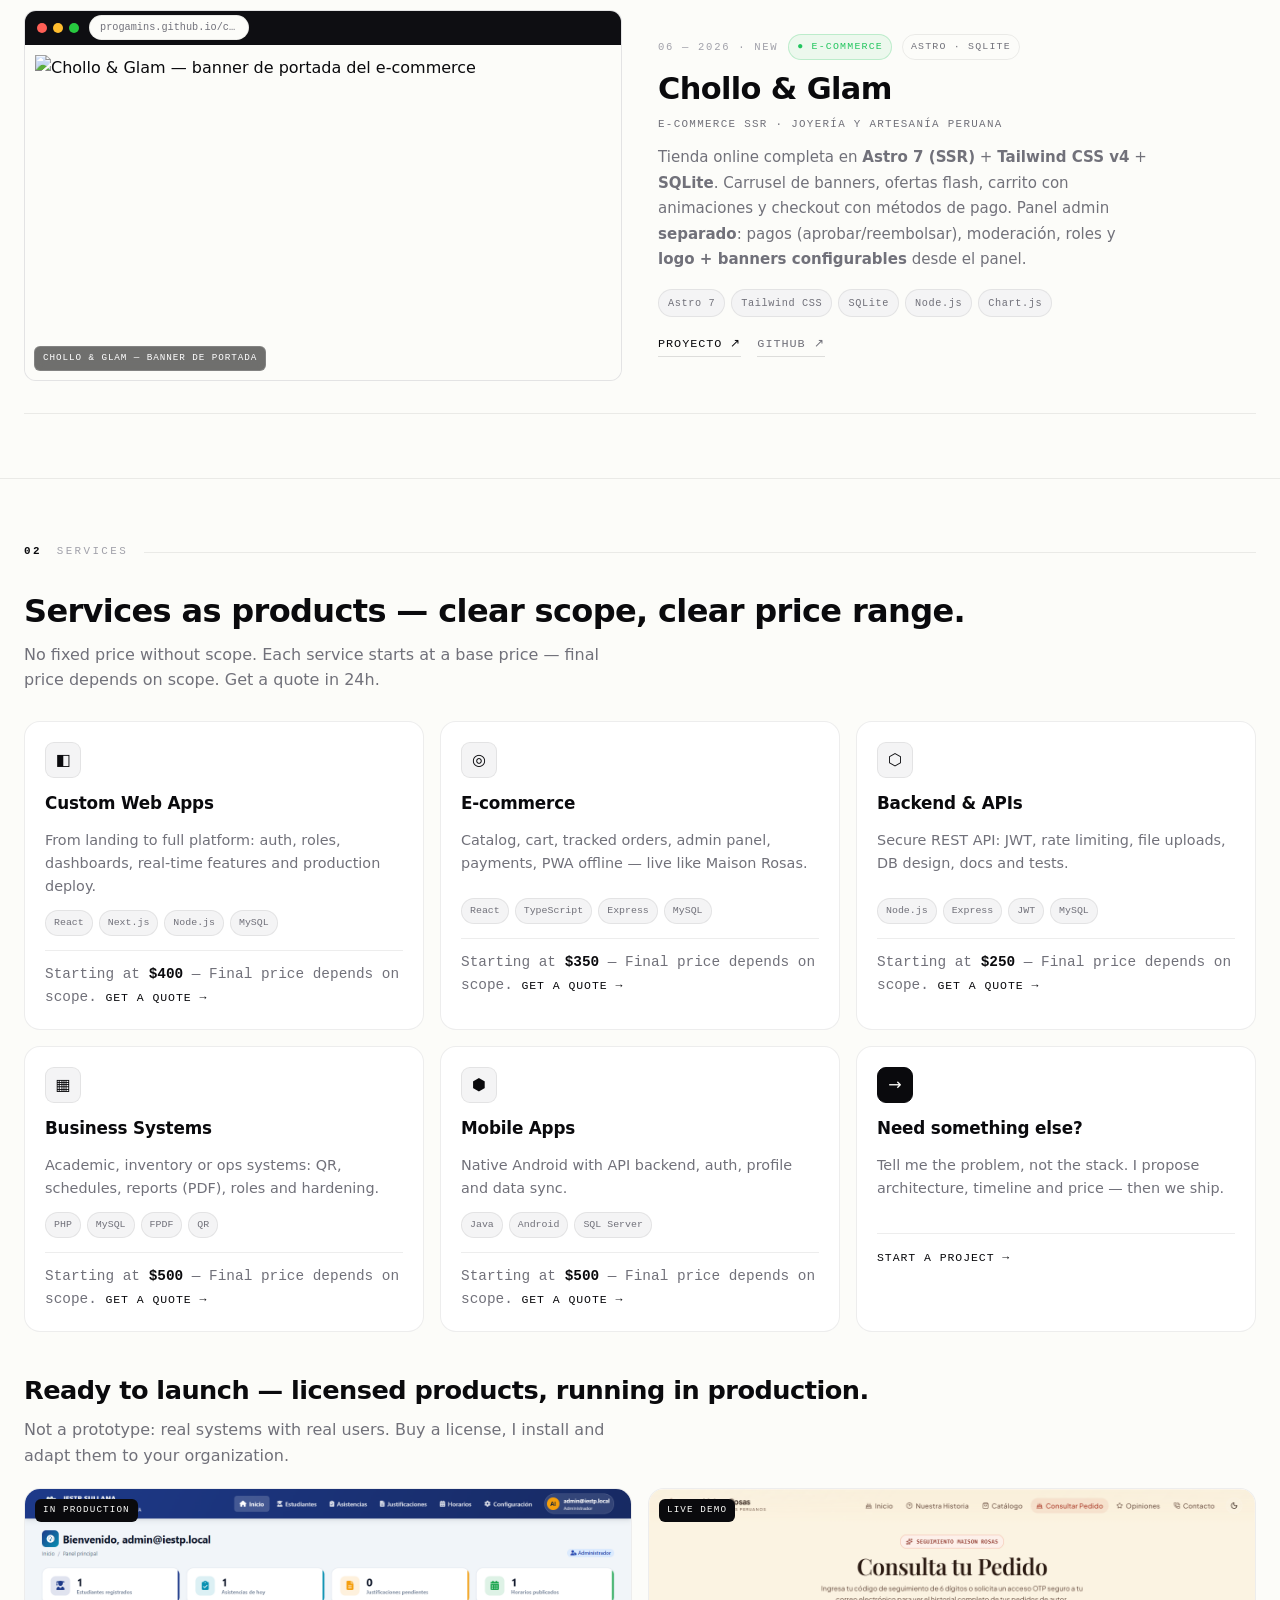
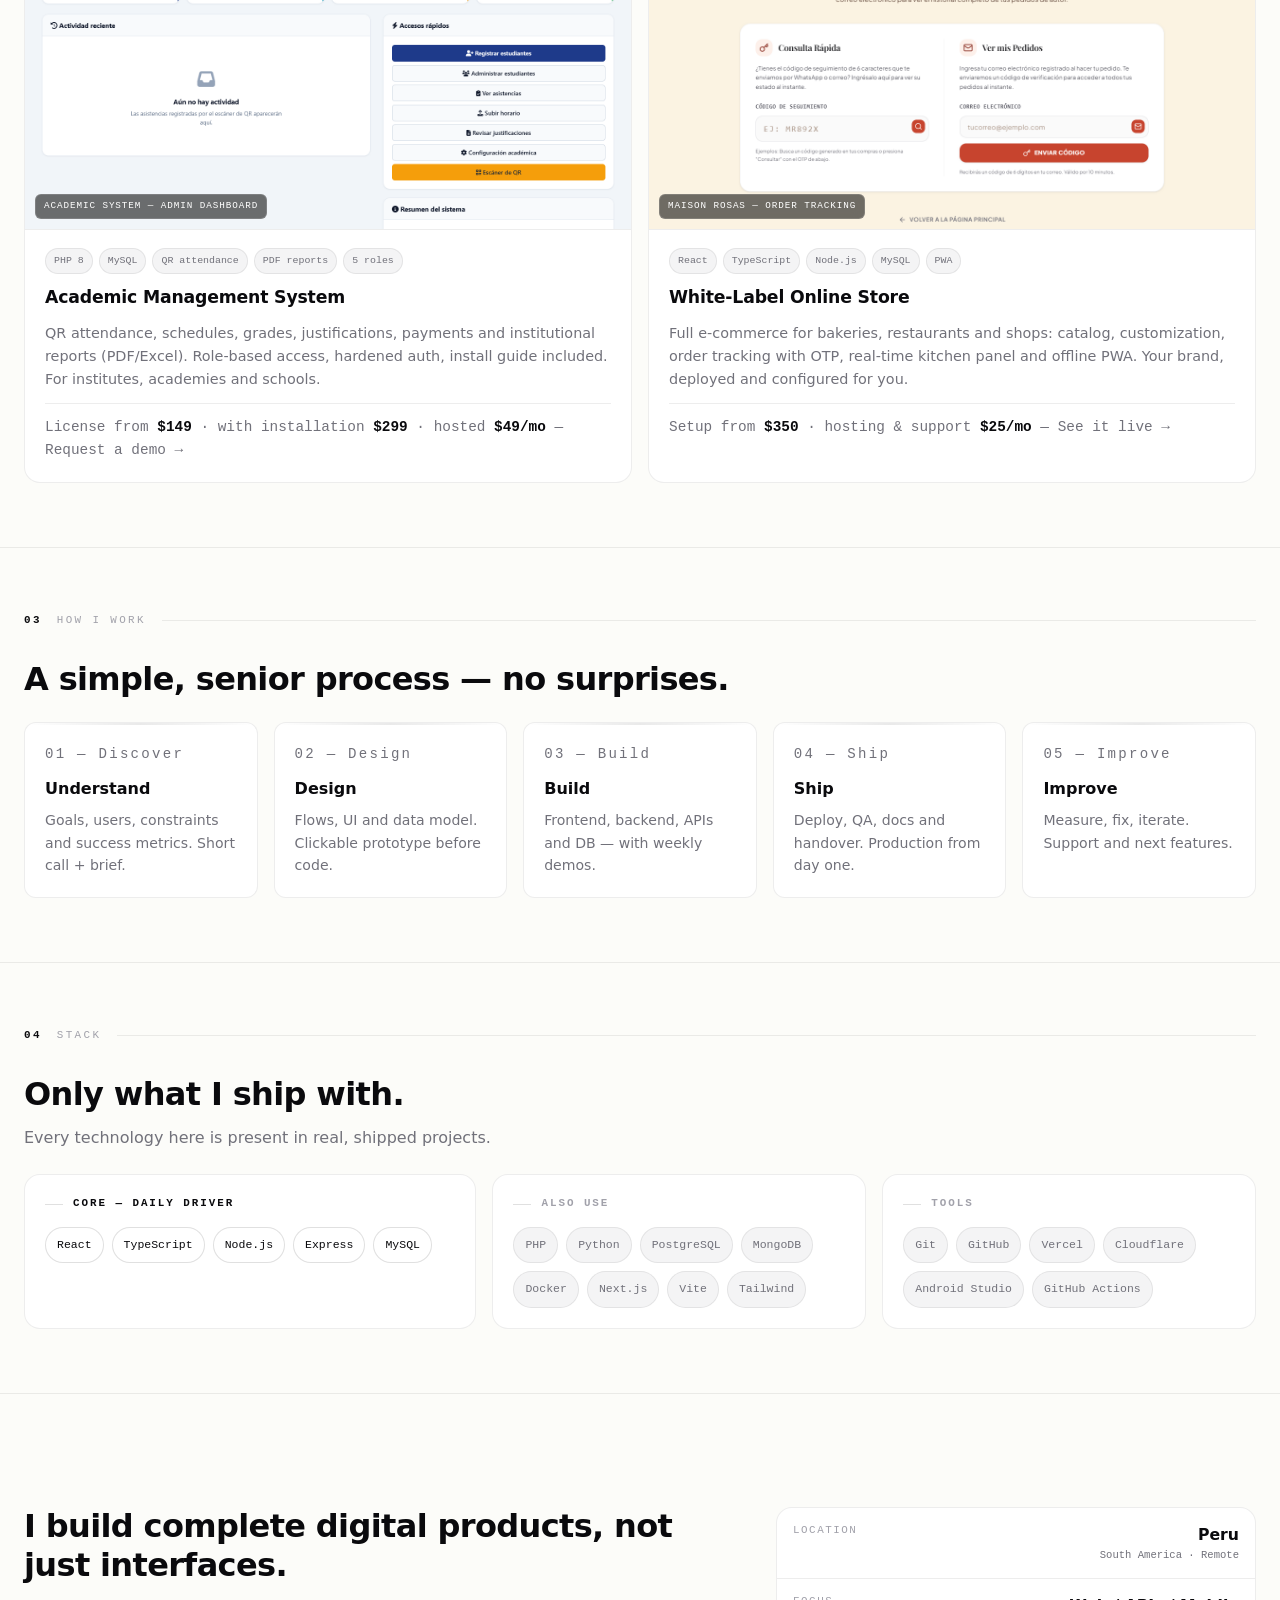
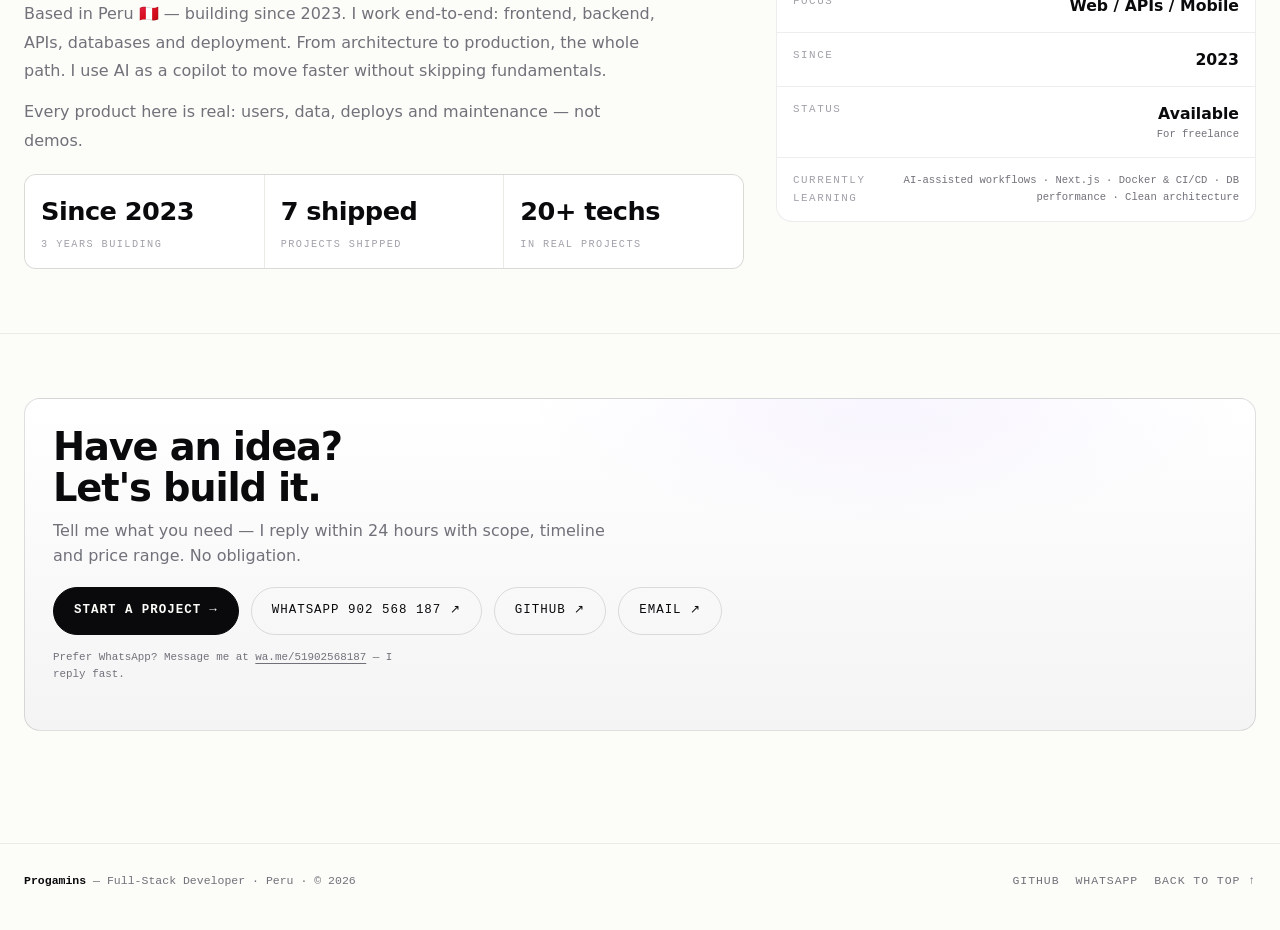
==== commit b72ba8fa: "fix(critical): pagina en blanco — CSP bloqueaba el script inline por hash incorrecto Causa raiz: el " ====
--- a/index.html
+++ b/index.html
@@ -3,8 +3,9 @@
 <head>
   <meta charset="UTF-8">
   <meta name="viewport" content="width=device-width, initial-scale=1.0">
-  <meta http-equiv="Content-Security-Policy" content="default-src 'self'; script-src 'self' 'sha256-h/zlSPkRqpLFq5T9OoUMzk4FNb/43XxpPxvRjcOCKZc='; style-src 'self' 'unsafe-inline' https://fonts.googleapis.com; font-src 'self' https://fonts.gstatic.com; img-src 'self' https: data:; connect-src 'self' https://api.github.com; object-src 'none'; base-uri 'self'; form-action 'self'">
+  <meta http-equiv="Content-Security-Policy" content="default-src 'self'; script-src 'self'; style-src 'self' 'unsafe-inline' https://fonts.googleapis.com; font-src 'self' https://fonts.gstatic.com; img-src 'self' https: data:; connect-src 'self' https://api.github.com; object-src 'none'; base-uri 'self'; form-action 'self'">
   <meta name="referrer" content="strict-origin-when-cross-origin">
+  <noscript><style>.reveal{opacity:1 !important;transform:none !important}</style></noscript>
   <title>Progamins — Full-Stack Developer · Build. Experiment. Ship. · Peru</title>
   <meta name="description" content="Progamins (Edwin Rosas Albines) — Full-Stack Developer in Peru. I build real-world web applications, business systems and digital products — from architecture to production. React, TypeScript, Node.js, Express, MySQL. Available for freelance.">
   <meta name="keywords" content="Progamins, Edwin Rosas Albines, full-stack developer Peru, freelance developer Peru, React developer, Node.js, Express, MySQL, web developer, freelance">
@@ -835,118 +836,6 @@
     </div>
   </footer>
 
-  <script>
-  /* =============================================================
-     Vanilla JS — no deps, transform/opacity only
-     ============================================================= */
-  (function(){
-    "use strict";
-    var $ = function(s,ctx){return (ctx||document).querySelector(s)};
-    var $$ = function(s,ctx){return Array.prototype.slice.call((ctx||document).querySelectorAll(s))};
-
-    // Year
-    var y=$("#year"); if(y) y.textContent=new Date().getFullYear();
-
-    // Theme — persist, respect system, toggle
-    var KEY="pg-theme";
-    var btn=$("#themeBtn");
-    function systemPref(){ return window.matchMedia("(prefers-color-scheme: light)").matches ? "light":"dark"; }
-    function apply(t){
-      document.documentElement.setAttribute("data-theme", t);
-      try{localStorage.setItem(KEY,t)}catch(e){}
-      if(btn) btn.textContent = t==="light" ? "●" : "○";
-      if(btn) btn.setAttribute("aria-label", t==="light" ? "Switch to dark":"Switch to light");
-      document.querySelector('meta[name="theme-color"]').setAttribute("content", t==="light" ? "#FCFCF9" : "#0a0a0d");
-    }
-    var saved=null; try{saved=localStorage.getItem(KEY)}catch(e){}
-    apply(saved || systemPref());
-    if(btn) btn.addEventListener("click", function(){ apply(document.documentElement.getAttribute("data-theme")==="light"?"dark":"light"); });
-
-    // Header scrolled
-    var header=$("#siteHeader");
-    function onScroll(){ if(header) header.classList.toggle("scrolled", window.scrollY>8); }
-    window.addEventListener("scroll", onScroll, {passive:true}); onScroll();
-
-    // Mobile menu
-    var burger=$("#burger"), mobile=$("#mobileMenu");
-    function closeMenu(){ if(!mobile||!burger) return; mobile.classList.remove("open"); burger.setAttribute("aria-expanded","false"); document.body.style.overflow=""; }
-    function toggleMenu(){ if(!mobile||!burger) return; var open=mobile.classList.toggle("open"); burger.setAttribute("aria-expanded", open?"true":"false"); document.body.style.overflow=open?"hidden":""; }
-    if(burger&&mobile){
-      burger.addEventListener("click", function(e){ e.stopPropagation(); toggleMenu(); });
-      $$("a",mobile).forEach(function(a){ a.addEventListener("click", closeMenu); });
-      document.addEventListener("keydown", function(e){ if(e.key==="Escape") closeMenu(); });
-      window.addEventListener("resize", function(){ if(window.innerWidth>960) closeMenu(); });
-    }
-
-    // Scroll spy — IntersectionObserver
-    var links=$$("#navLinks a[data-spy]");
-    var sections=$$("section[id]");
-    if("IntersectionObserver" in window && links.length){
-      var spy=new IntersectionObserver(function(entries){
-        entries.forEach(function(en){
-          if(!en.isIntersecting) return;
-          var id=en.target.getAttribute("id");
-          links.forEach(function(a){ a.classList.toggle("active", a.getAttribute("data-spy")===id); });
-        });
-      }, {rootMargin:"-40% 0px -55% 0px"});
-      sections.forEach(function(s){ spy.observe(s); });
-    }
-
-    // Reveal
-    var reveals=$$(".reveal");
-    var REDUCED=window.matchMedia("(prefers-reduced-motion: reduce)").matches;
-    if("IntersectionObserver" in window && !REDUCED){
-      var io=new IntersectionObserver(function(entries){
-        entries.forEach(function(en){
-          if(!en.isIntersecting) return;
-          var el=en.target, d=el.style.transitionDelay || el.getAttribute("style") || "";
-          // keep inline delay if present
-          el.classList.add("in");
-          io.unobserve(el);
-        });
-      },{threshold:0.14, rootMargin:"0px 0px -40px 0px"});
-      reveals.forEach(function(el){ io.observe(el); });
-    } else {
-      reveals.forEach(function(el){ el.classList.add("in"); });
-    }
-    // Hero window — typed path + rotating stack chips
-    var win=$(".hero-window");
-    if(win && !REDUCED){
-      win.classList.add("js-anim");
-      var pathText=$(".path-text",win);
-      if(pathText){
-        var full=pathText.textContent, ci=0;
-        pathText.textContent="";
-        setTimeout(function(){
-          var t=setInterval(function(){
-            pathText.textContent=full.slice(0,++ci);
-            if(ci>=full.length) clearInterval(t);
-          },60);
-        },900);
-      }
-      var chipEls=$$(".hero-chip",win.parentElement), pools=[
-        ["React · TypeScript","React · JavaScript","HTML · CSS · JS"],
-        ["Node.js · Express","MySQL · PostgreSQL","Python · MongoDB","PHP · MySQL"]
-      ];
-      chipEls.forEach(function(chip,i){
-        var label=$("span",chip); if(!label) return;
-        var pi=0;
-        setTimeout(function(){
-          setInterval(function(){
-            if(document.visibilityState!=="visible") return;
-            pi=(pi+1)%pools[i].length;
-            chip.classList.add("swap-out");
-            setTimeout(function(){
-              label.textContent=pools[i][pi];
-              chip.classList.add("swap-in");
-              void chip.offsetWidth;
-              chip.classList.remove("swap-out","swap-in");
-            },260);
-          },5000);
-        },i*2500);
-      });
-    }
-  })();
-  </script>
+  <script src="/assets/js/home.js"></script>
 </body>
 </html>
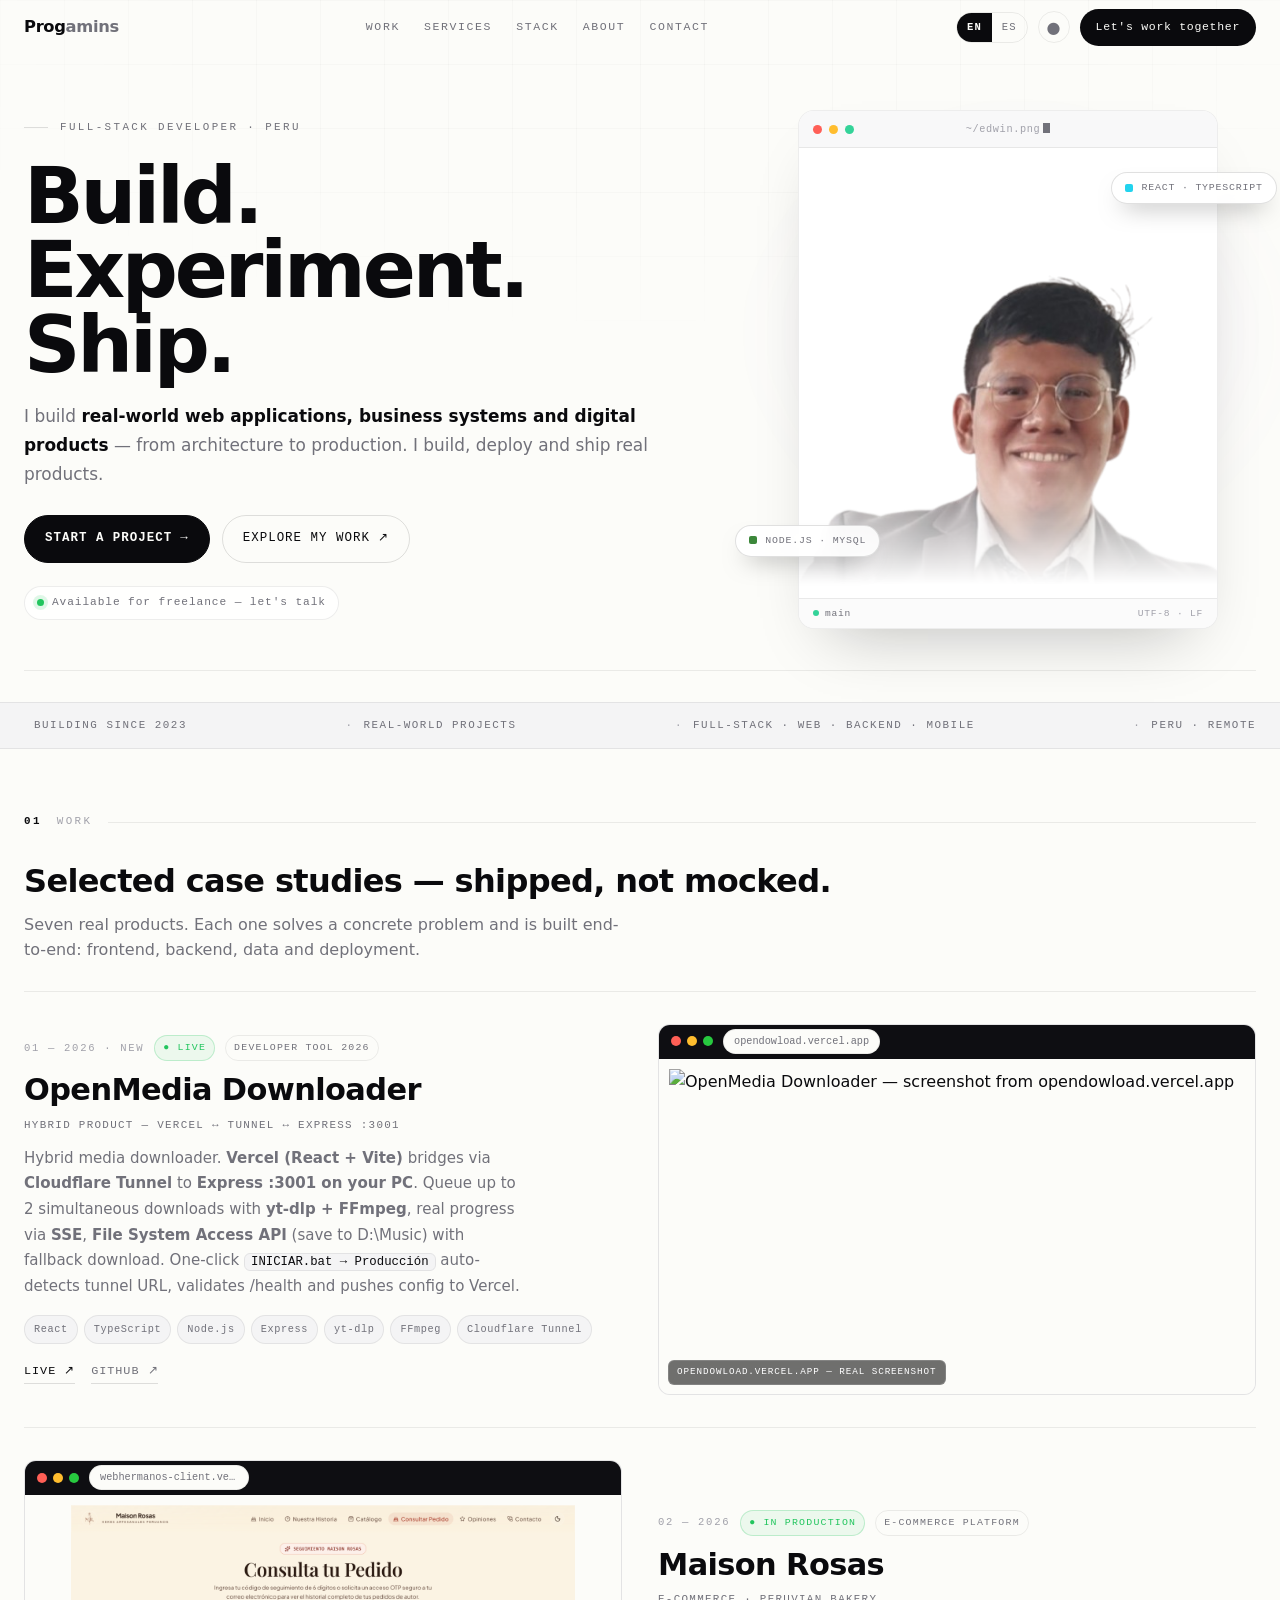
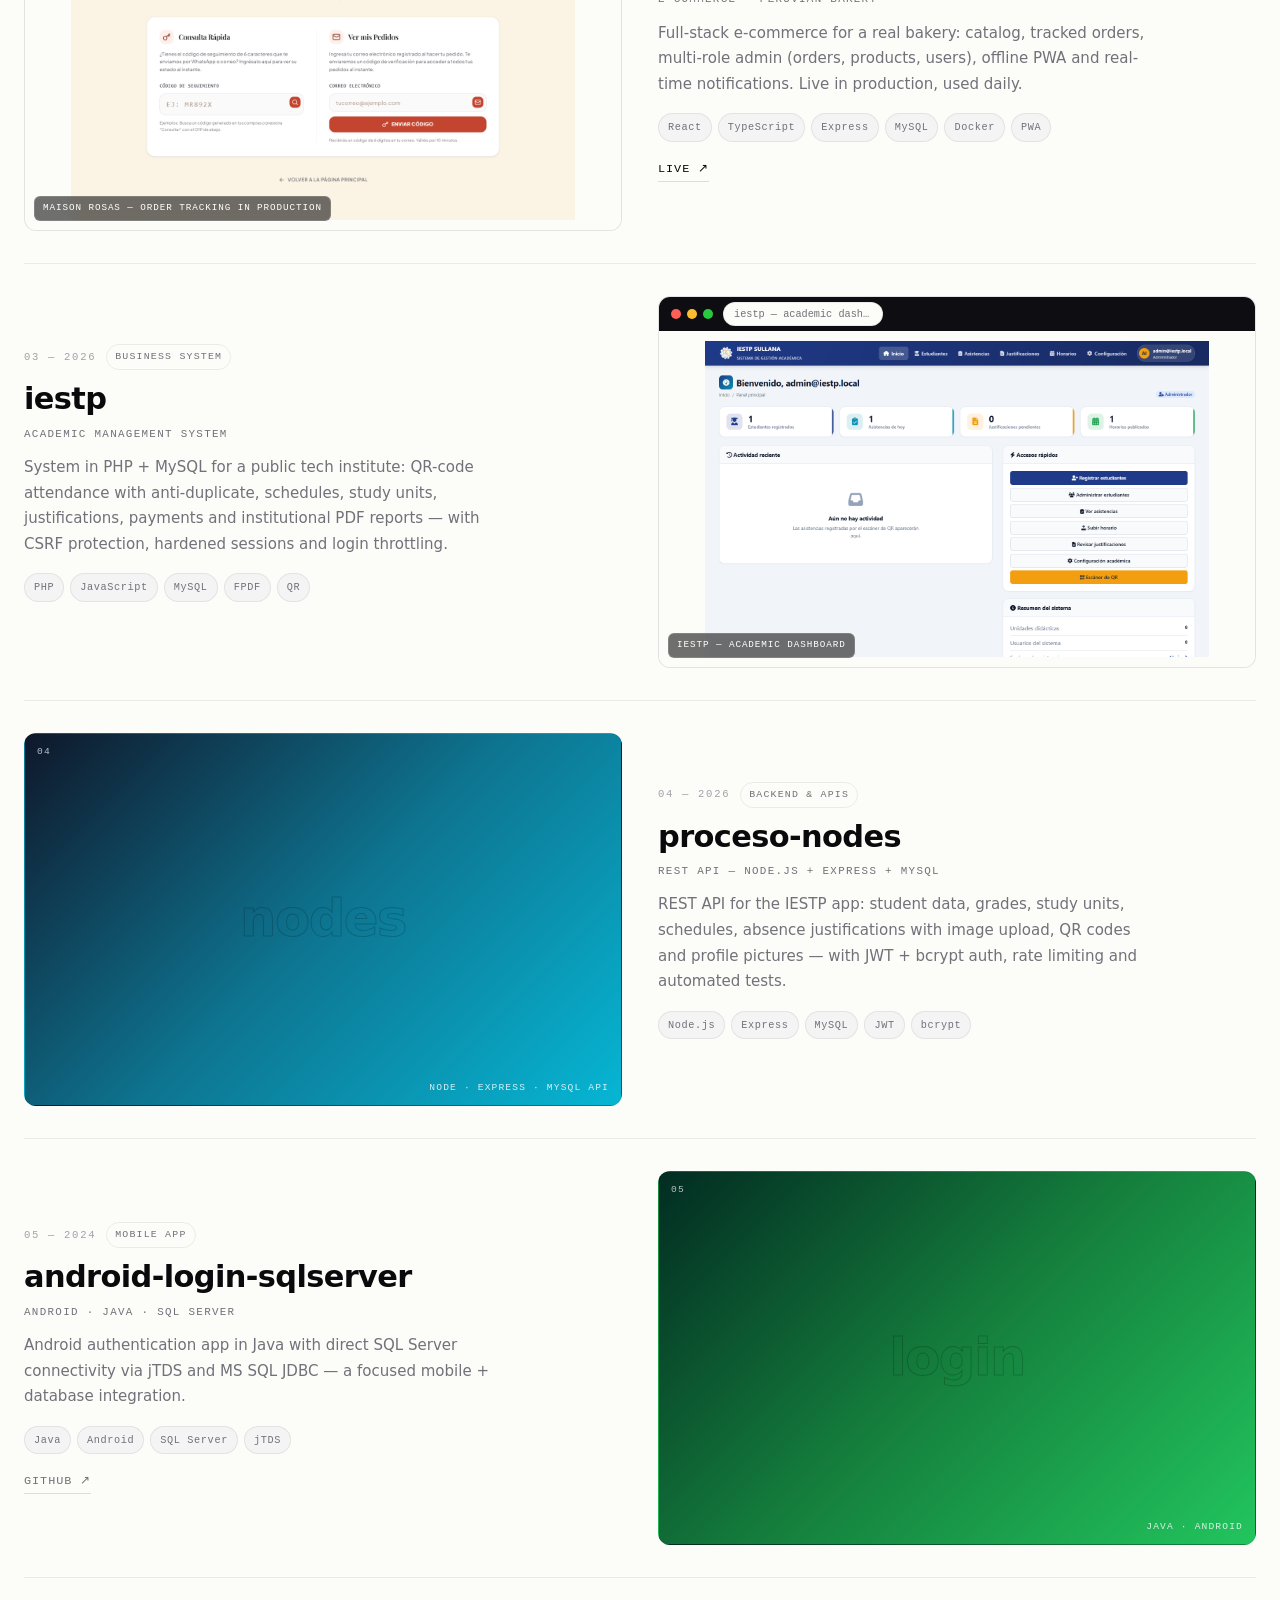
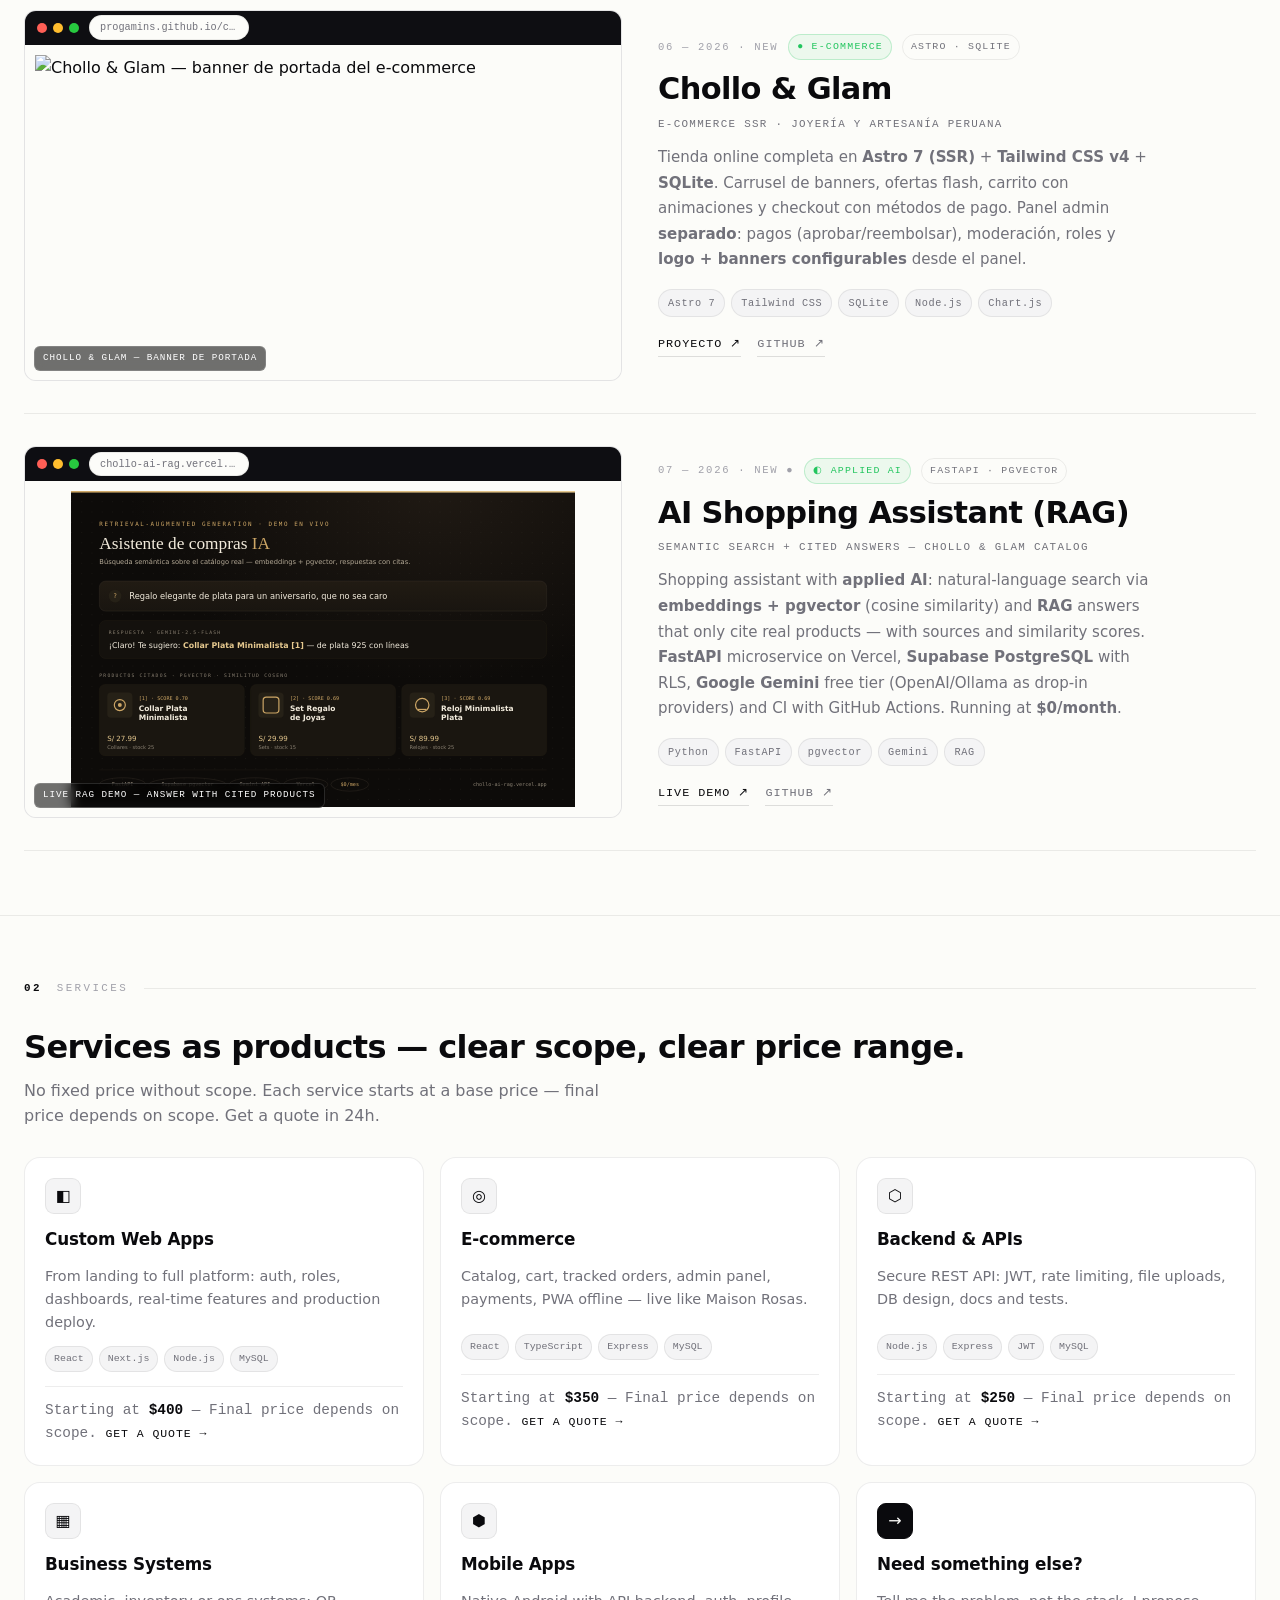
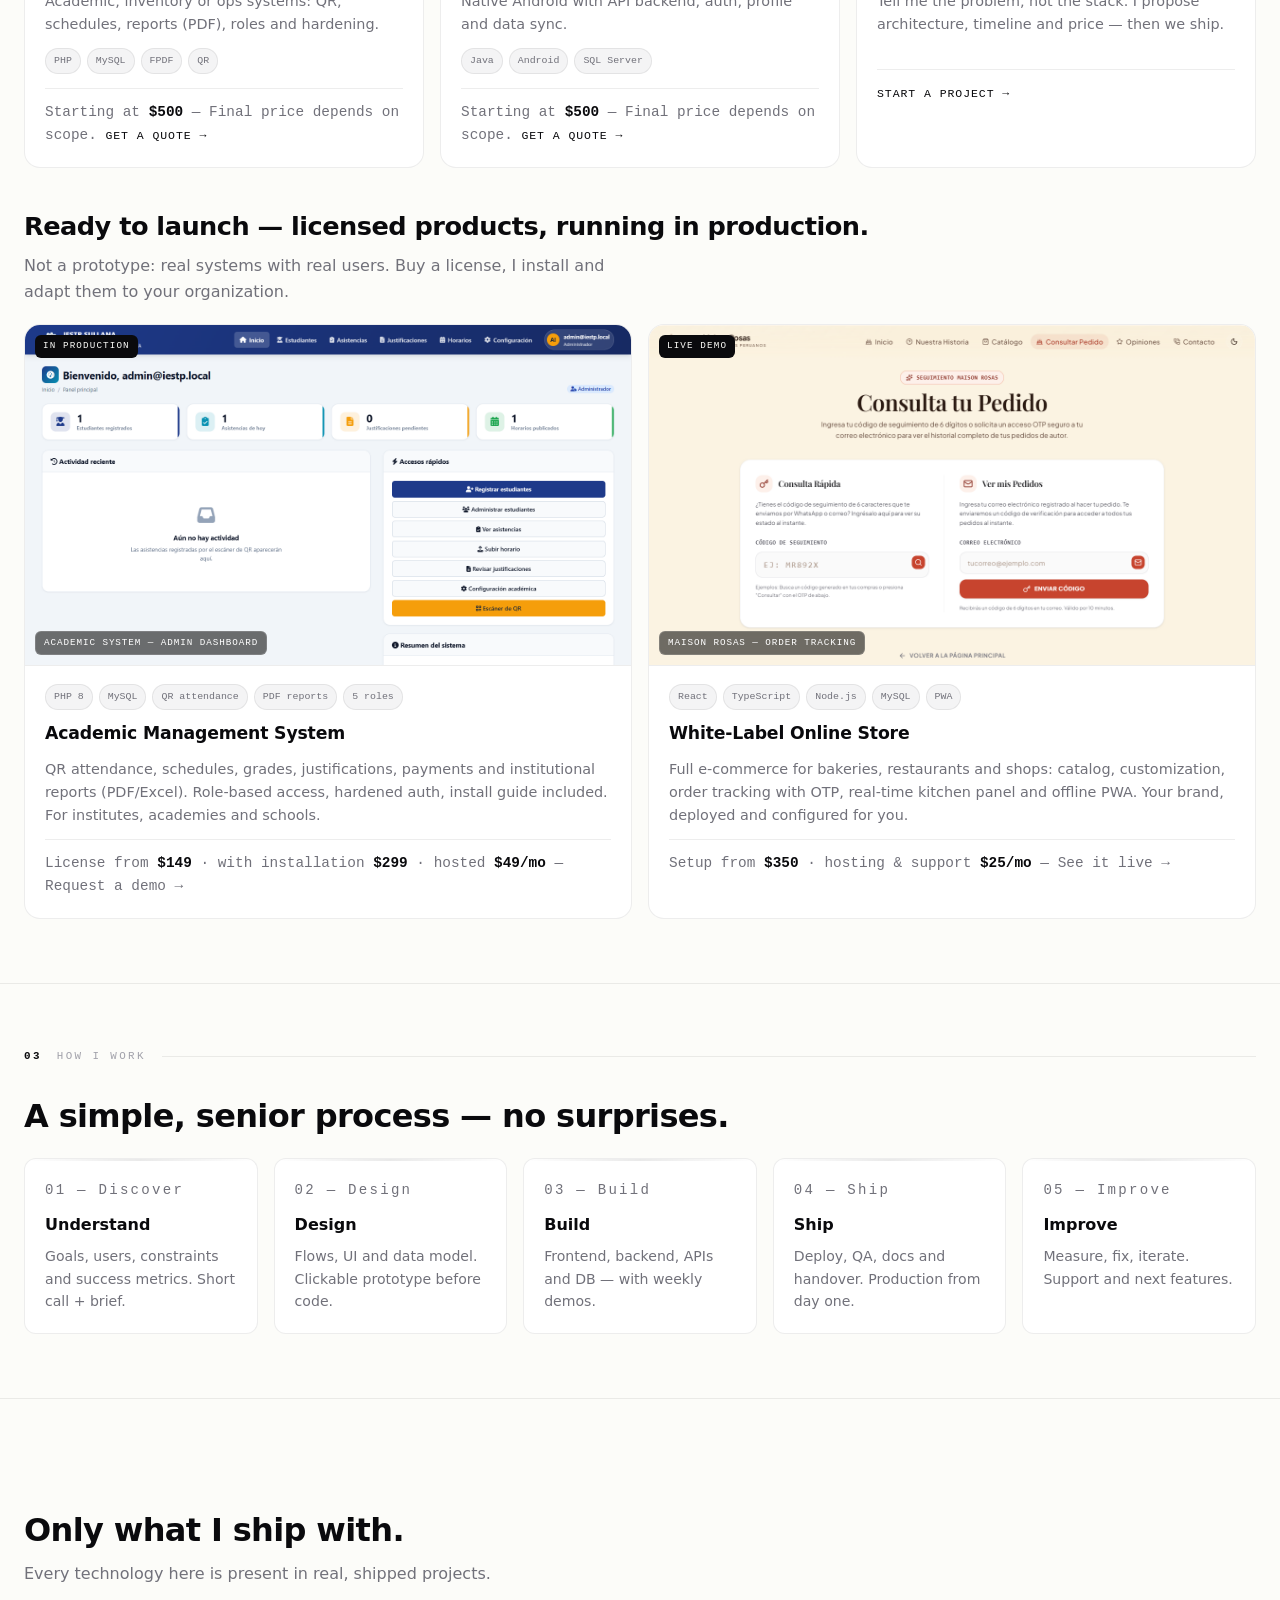
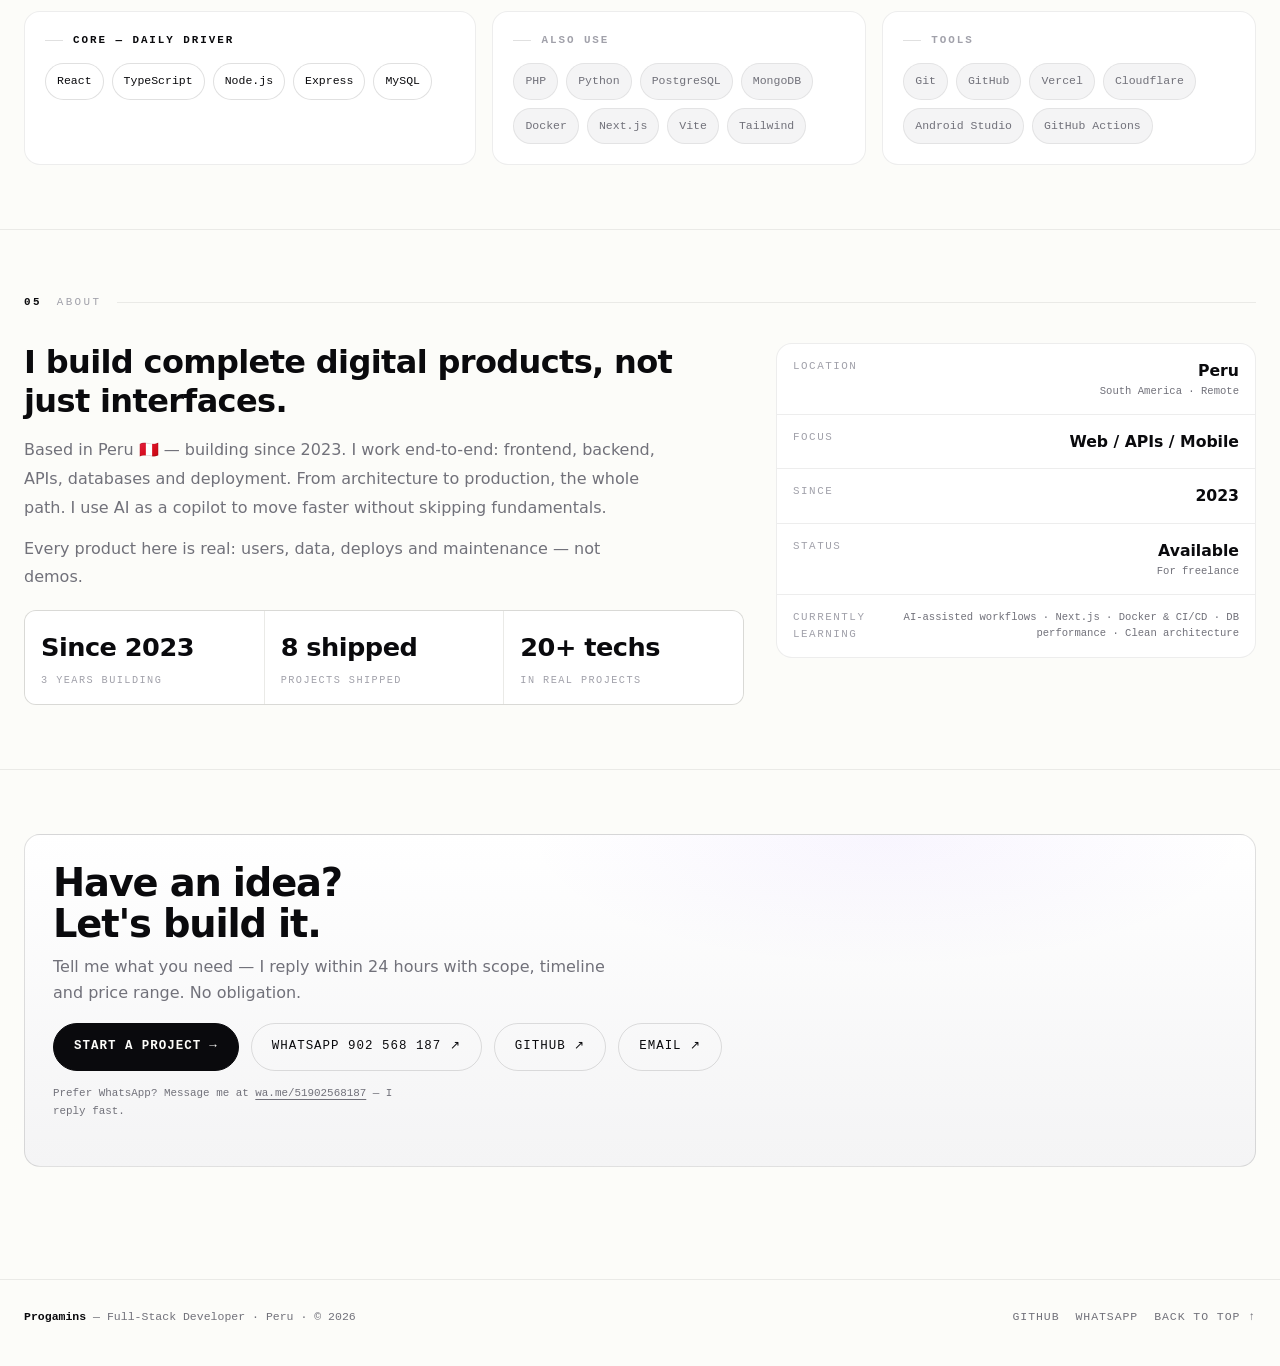
==== commit 721d1476: "feat(portfolio): anade proyecto IA (RAG) con imagen, actualiza stats y script de repos - Nueva card " ====
--- a/index.html
+++ b/index.html
@@ -522,7 +522,7 @@
       <div class="container">
         <div class="sec-head reveal"><p class="sec-kicker"><b>01</b> Work</p></div>
         <h2 id="work-title" class="sec-title reveal">Selected case studies — shipped, not mocked.</h2>
-        <p class="sec-desc reveal" style="transition-delay:80ms">Six real products. Each one solves a concrete problem and is built end-to-end: frontend, backend, data and deployment.</p>
+        <p class="sec-desc reveal" style="transition-delay:80ms">Seven real products. Each one solves a concrete problem and is built end-to-end: frontend, backend, data and deployment.</p>
 
         <div class="work-grid" style="margin-top:28px">
           <!-- 01 OpenMedia Downloader -->
@@ -640,6 +640,28 @@
                 <img src="https://raw.githubusercontent.com/progamins/website/main/web/public/uploads/productos/banner1.png" alt="Chollo & Glam — banner de portada del e-commerce" loading="lazy" decoding="async" width="1280" height="800">
               </a>
               <span class="cap">Chollo &amp; Glam — banner de portada</span>
+            </div>
+          </article>
+
+          <!-- 07 AI Shopping Assistant (RAG) -->
+          <article class="case flip reveal">
+            <div class="c-info">
+              <div class="c-meta"><span>07 — 2026 · NEW ●</span> <span class="pill pill-live">◐ Applied AI</span> <span class="pill">FastAPI · pgvector</span></div>
+              <h3 class="c-title">AI Shopping Assistant (RAG)</h3>
+              <p class="c-cat">Semantic search + cited answers — Chollo &amp; Glam catalog</p>
+              <p class="c-desc">Shopping assistant with <b>applied AI</b>: natural-language search via <b>embeddings + pgvector</b> (cosine similarity) and <b>RAG</b> answers that only cite real products — with sources and similarity scores. <b>FastAPI</b> microservice on Vercel, <b>Supabase PostgreSQL</b> with RLS, <b>Google Gemini</b> free tier (OpenAI/Ollama as drop-in providers) and CI with GitHub Actions. Running at <b>$0/month</b>.</p>
+              <div class="c-stack"><span>Python</span><span>FastAPI</span><span>pgvector</span><span>Gemini</span><span>RAG</span></div>
+              <div class="c-links">
+                <a href="https://chollo-ai-rag.vercel.app/" target="_blank" rel="noopener">Live demo ↗</a>
+                <a class="secondary" href="https://github.com/progamins/chollo-ai-rag" target="_blank" rel="noopener">GitHub ↗</a>
+              </div>
+            </div>
+            <div class="c-media">
+              <a class="frame" href="https://chollo-ai-rag.vercel.app/" target="_blank" rel="noopener" aria-label="Try the AI shopping assistant demo">
+                <div class="frame-bar"><span class="dots"><i></i><i></i><i></i></span><span class="url">chollo-ai-rag.vercel.app</span></div>
+                <img src="/assets/img/product-ai-rag.svg" alt="AI assistant answering a natural-language question with cited products and similarity scores" loading="lazy" decoding="async" width="1280" height="800">
+              </a>
+              <span class="cap">Live RAG demo — answer with cited products</span>
             </div>
           </article>
         </div>
@@ -790,7 +812,7 @@
             <p class="about-copy" style="margin-top:12px">Every product here is real: users, data, deploys and maintenance — not demos.</p>
             <div class="stats" aria-label="Key facts">
               <div class="stat"><div class="n">Since 2023</div><div class="l">3 years building</div></div>
-              <div class="stat"><div class="n">7 shipped</div><div class="l">projects shipped</div></div>
+              <div class="stat"><div class="n">8 shipped</div><div class="l">projects shipped</div></div>
               <div class="stat"><div class="n">20+ techs</div><div class="l">in real projects</div></div>
             </div>
           </div>
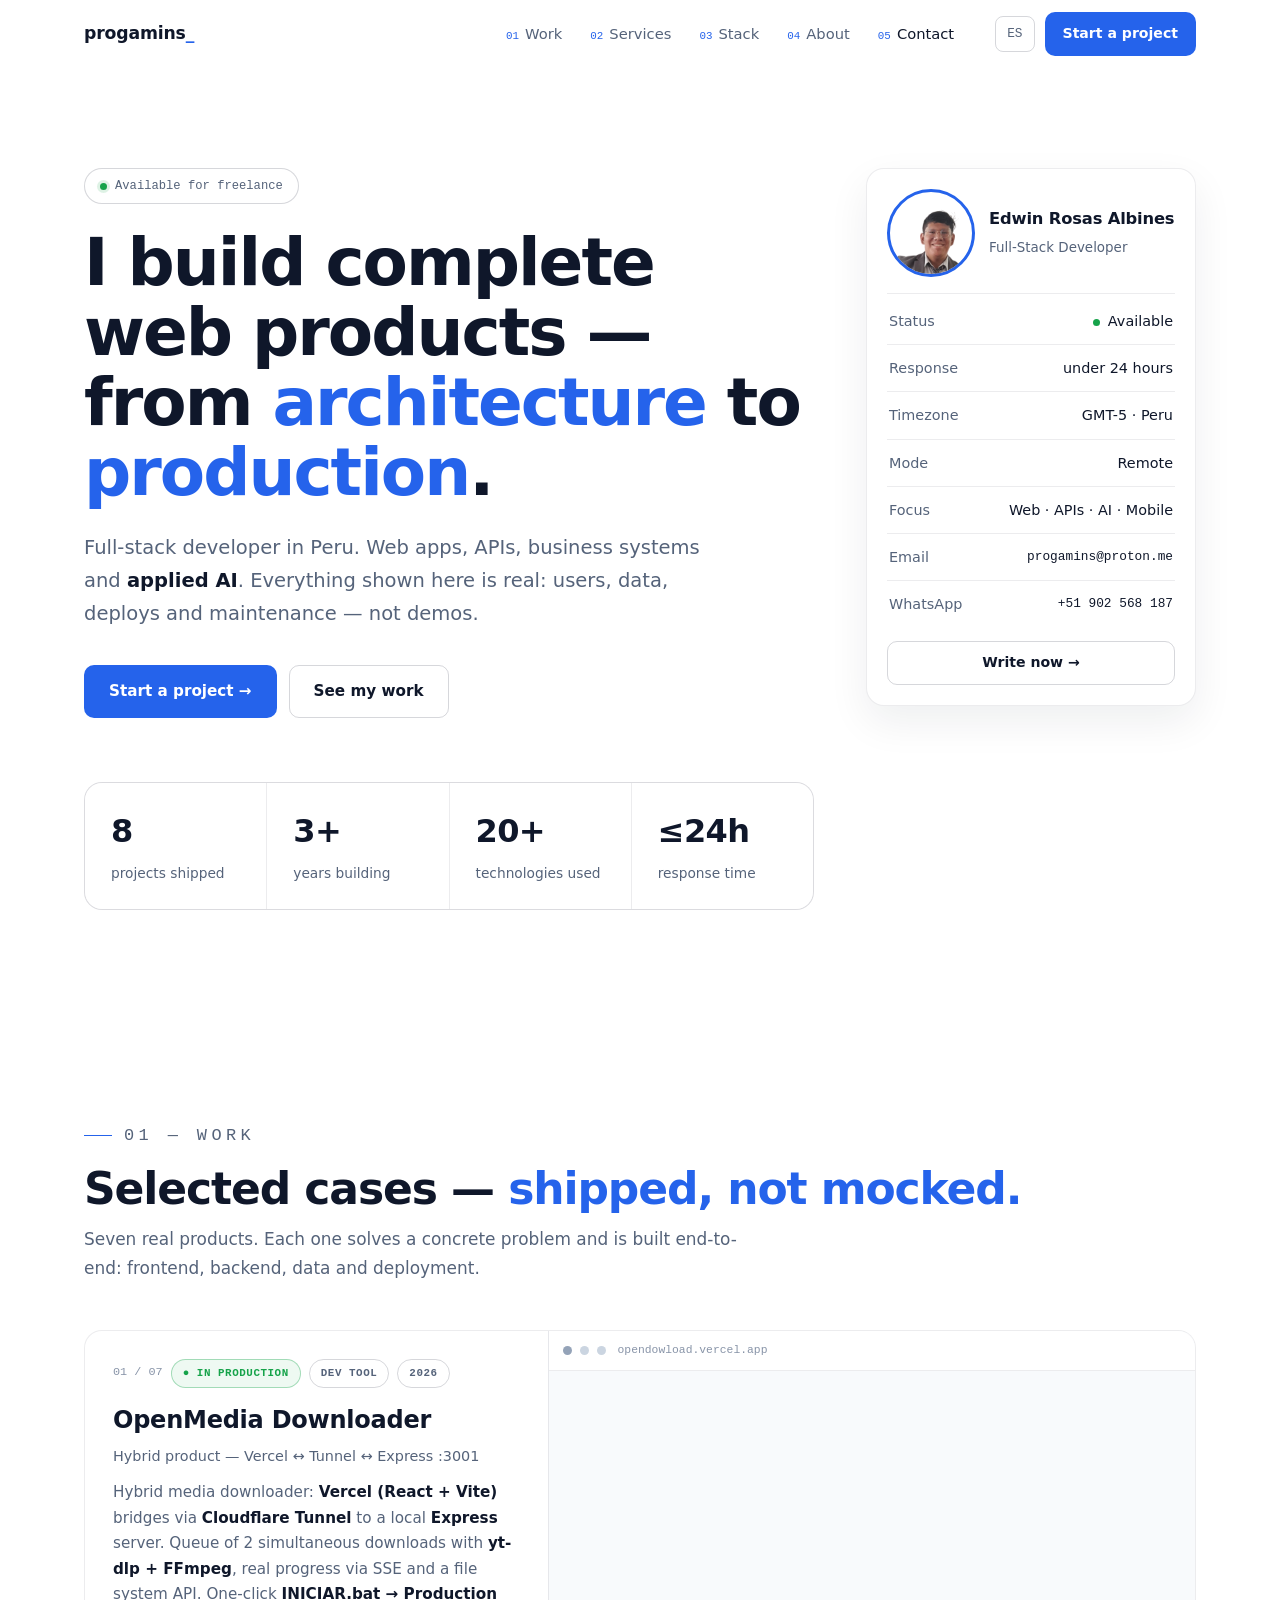
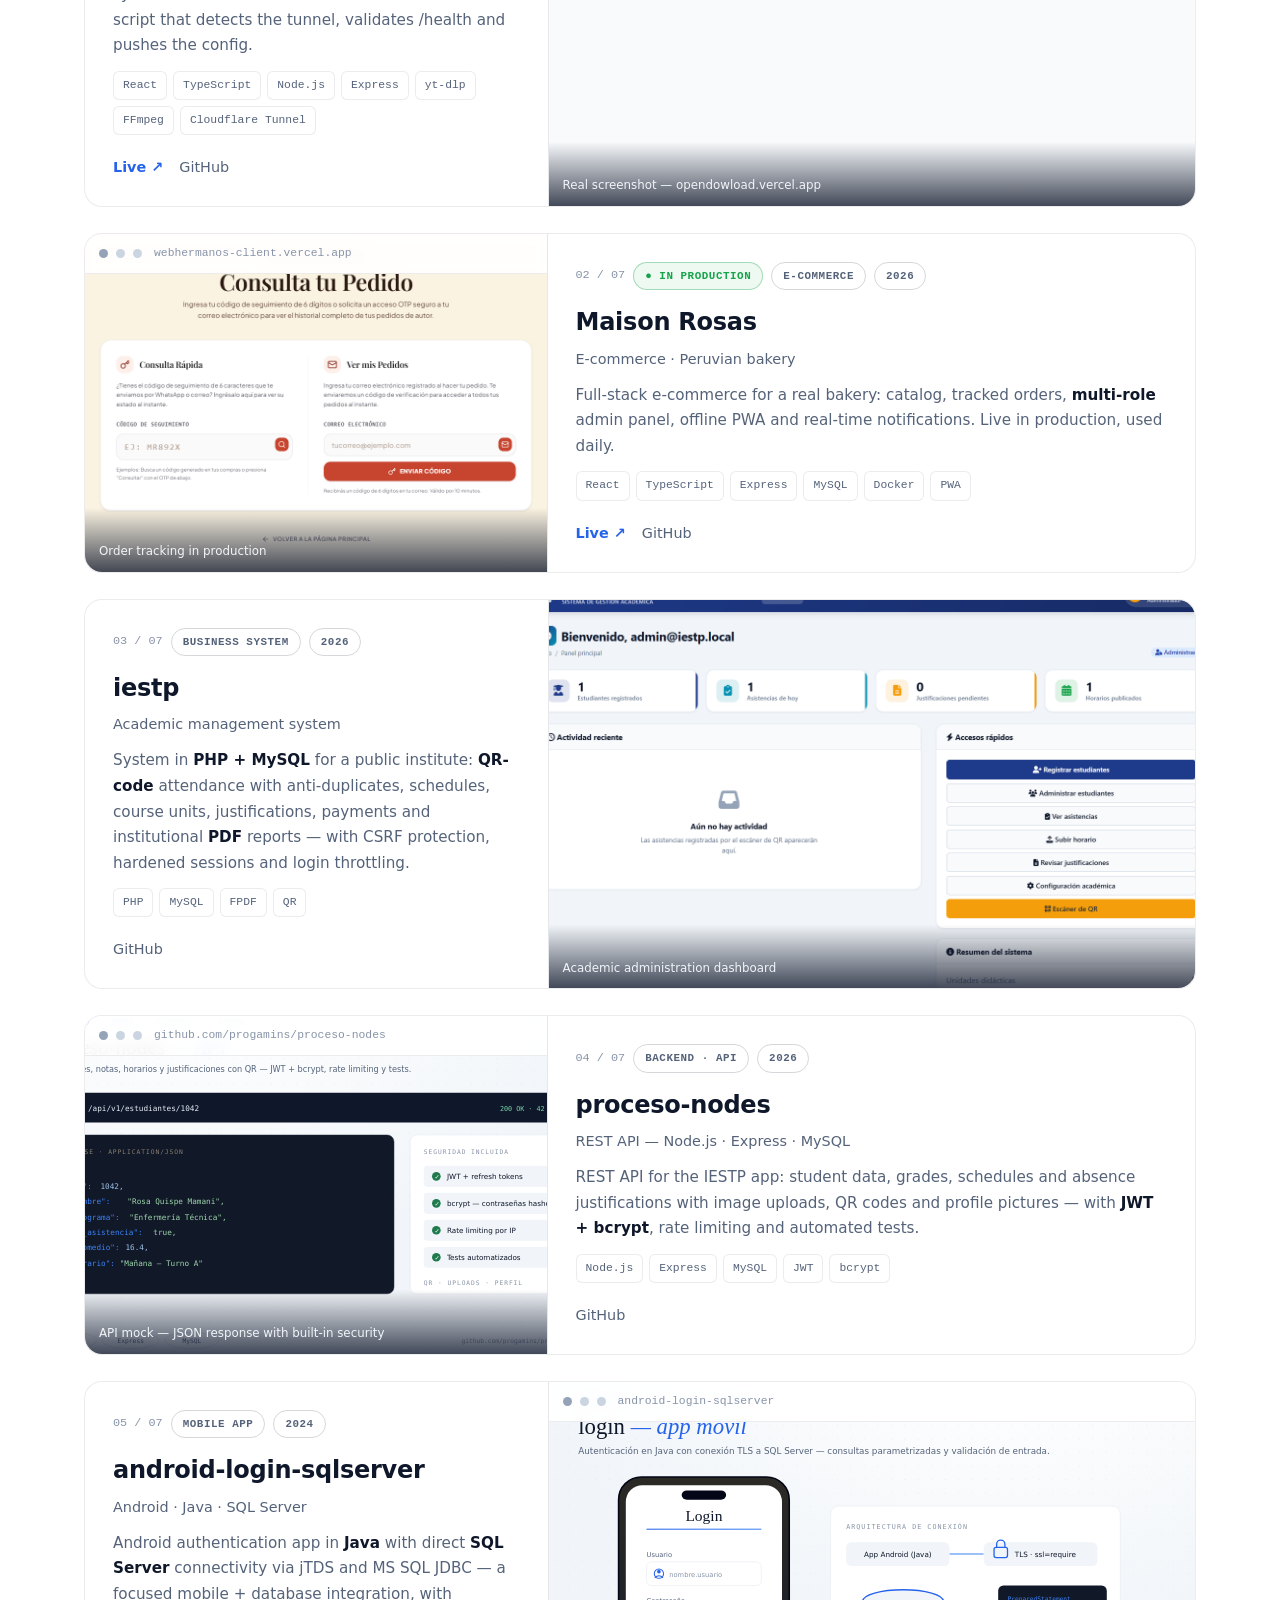
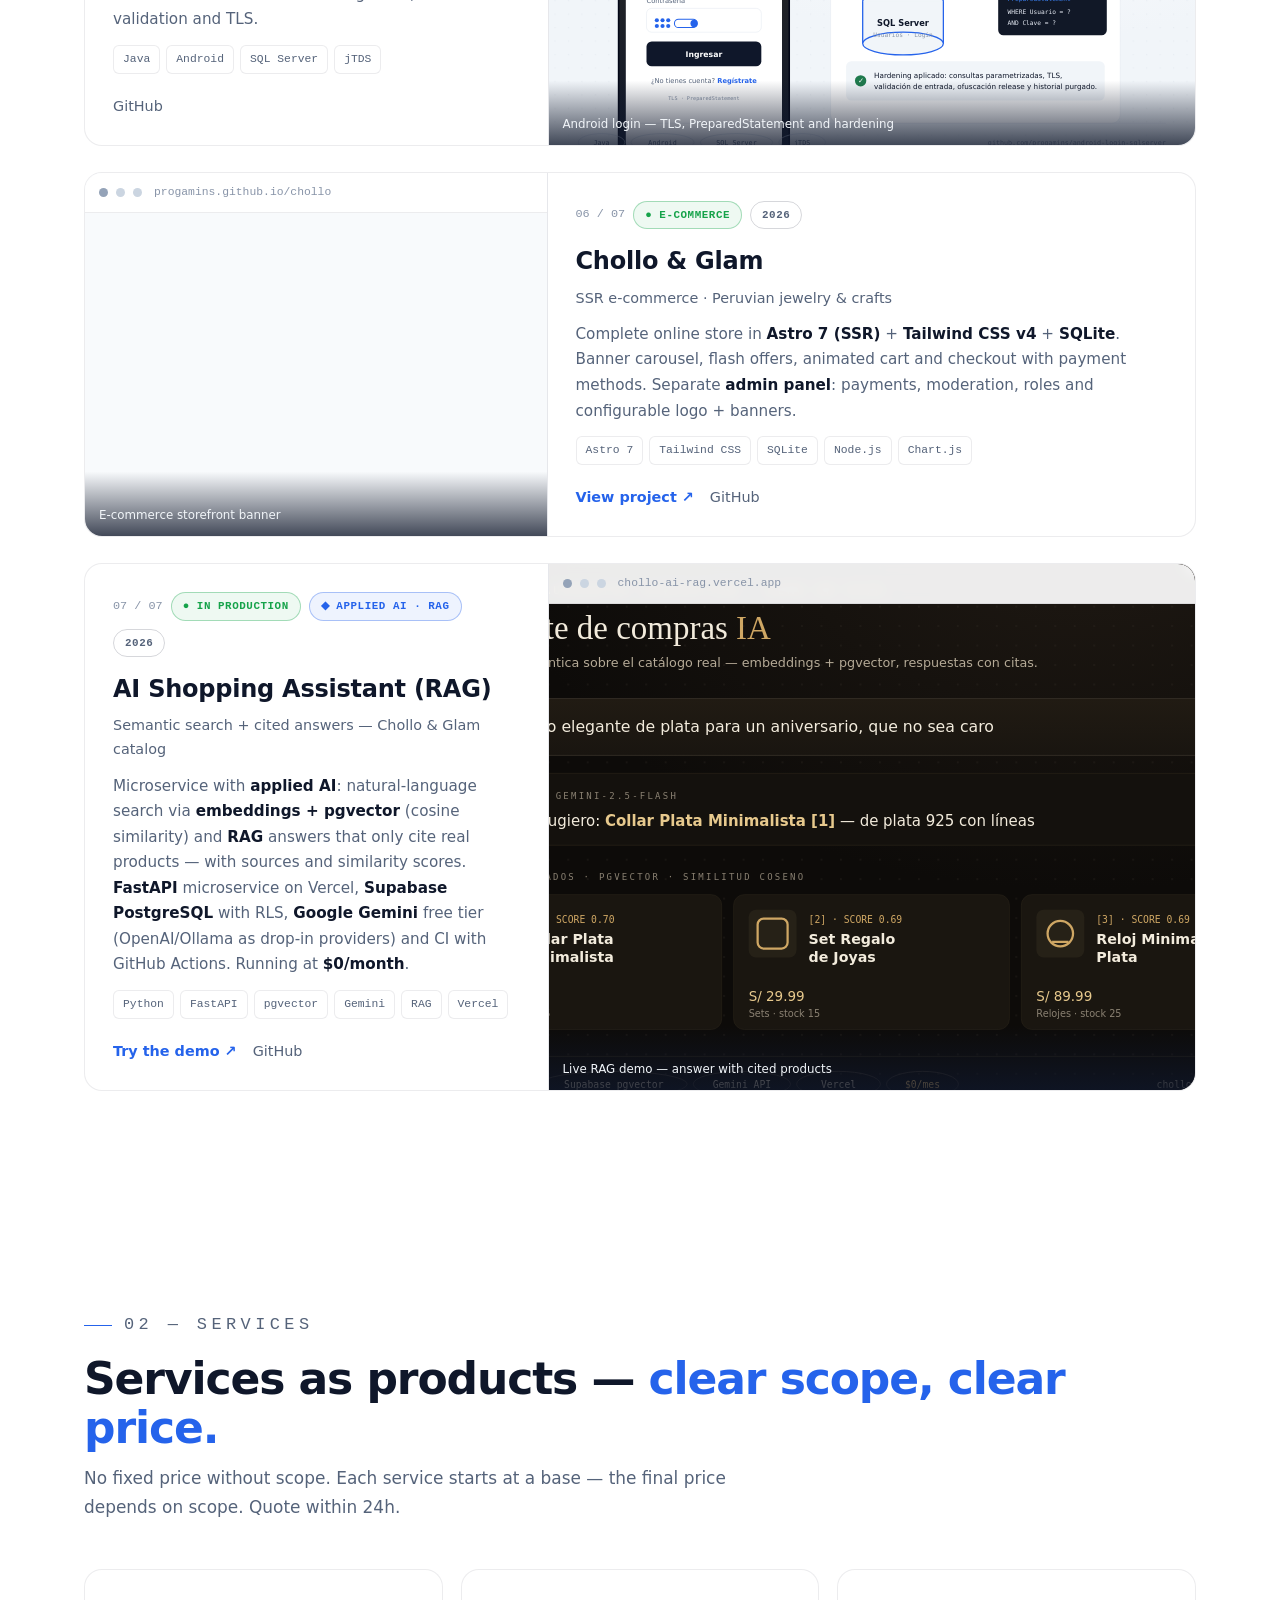
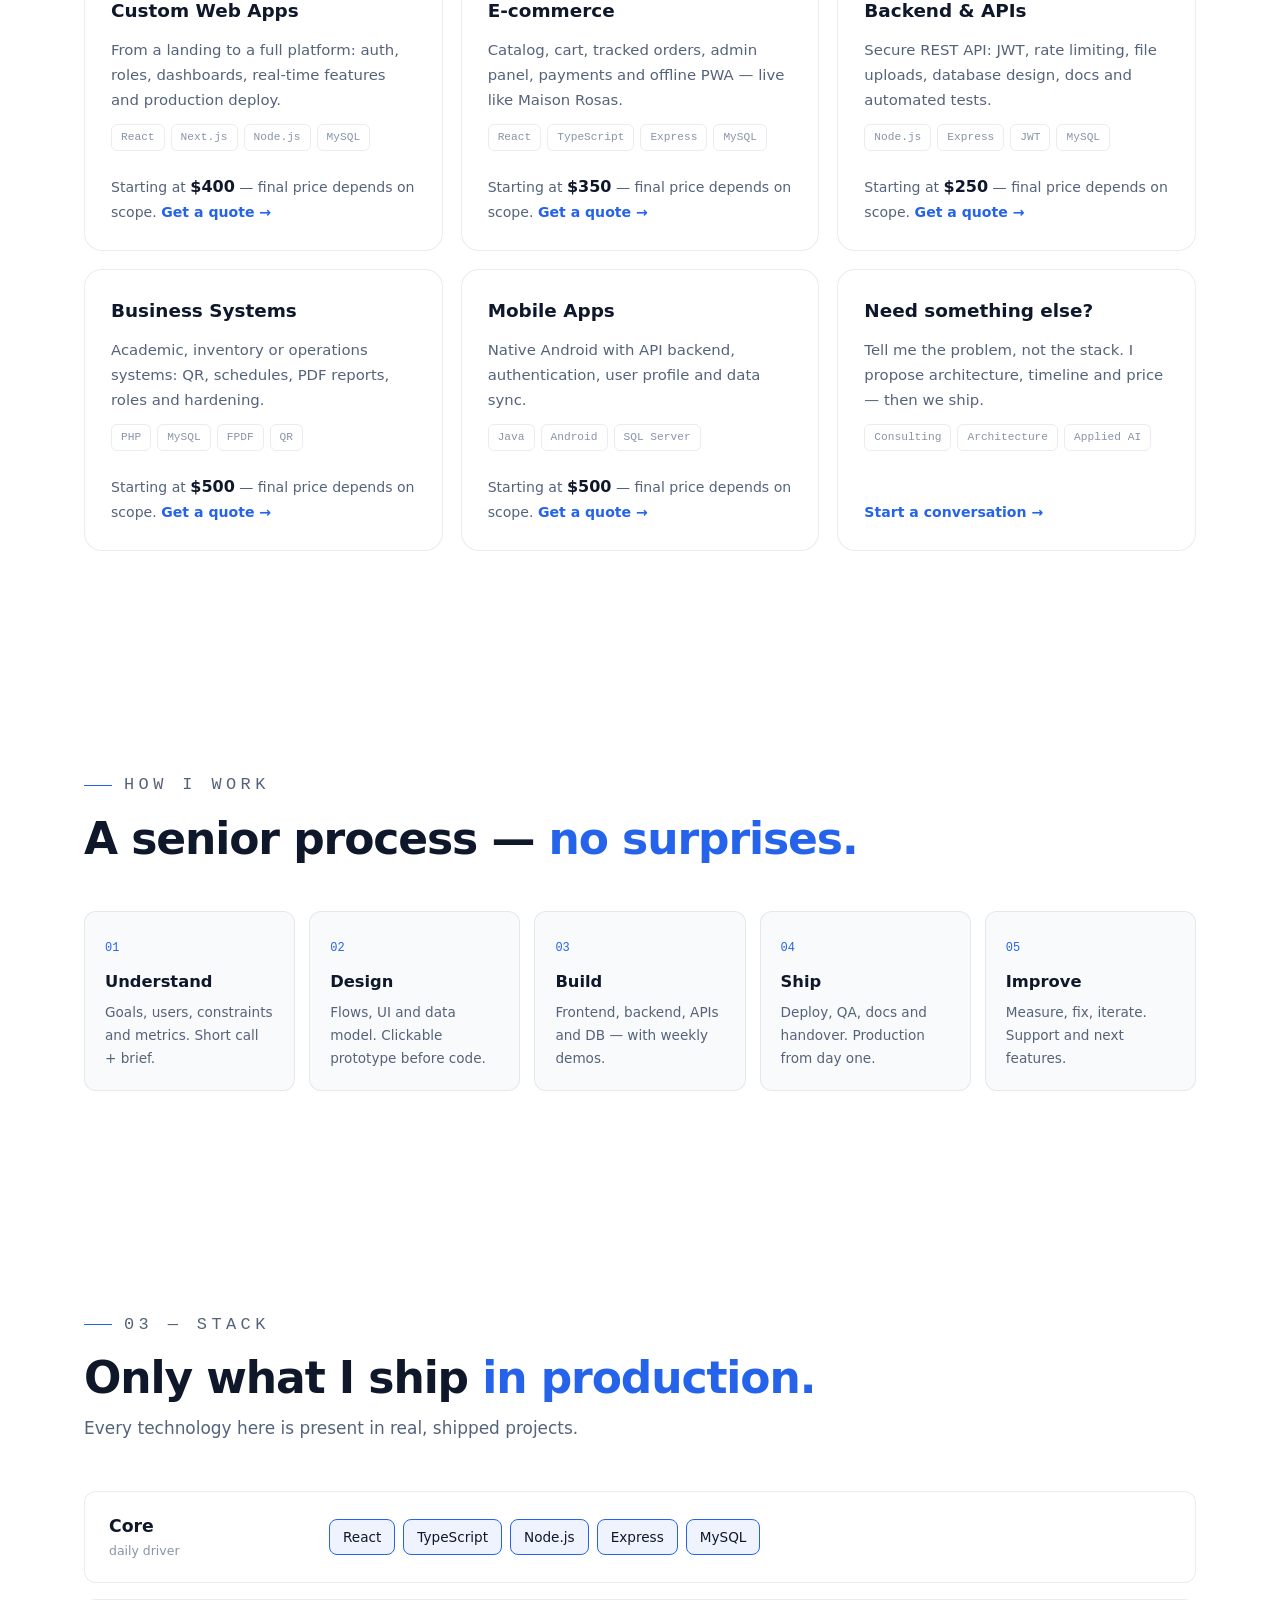
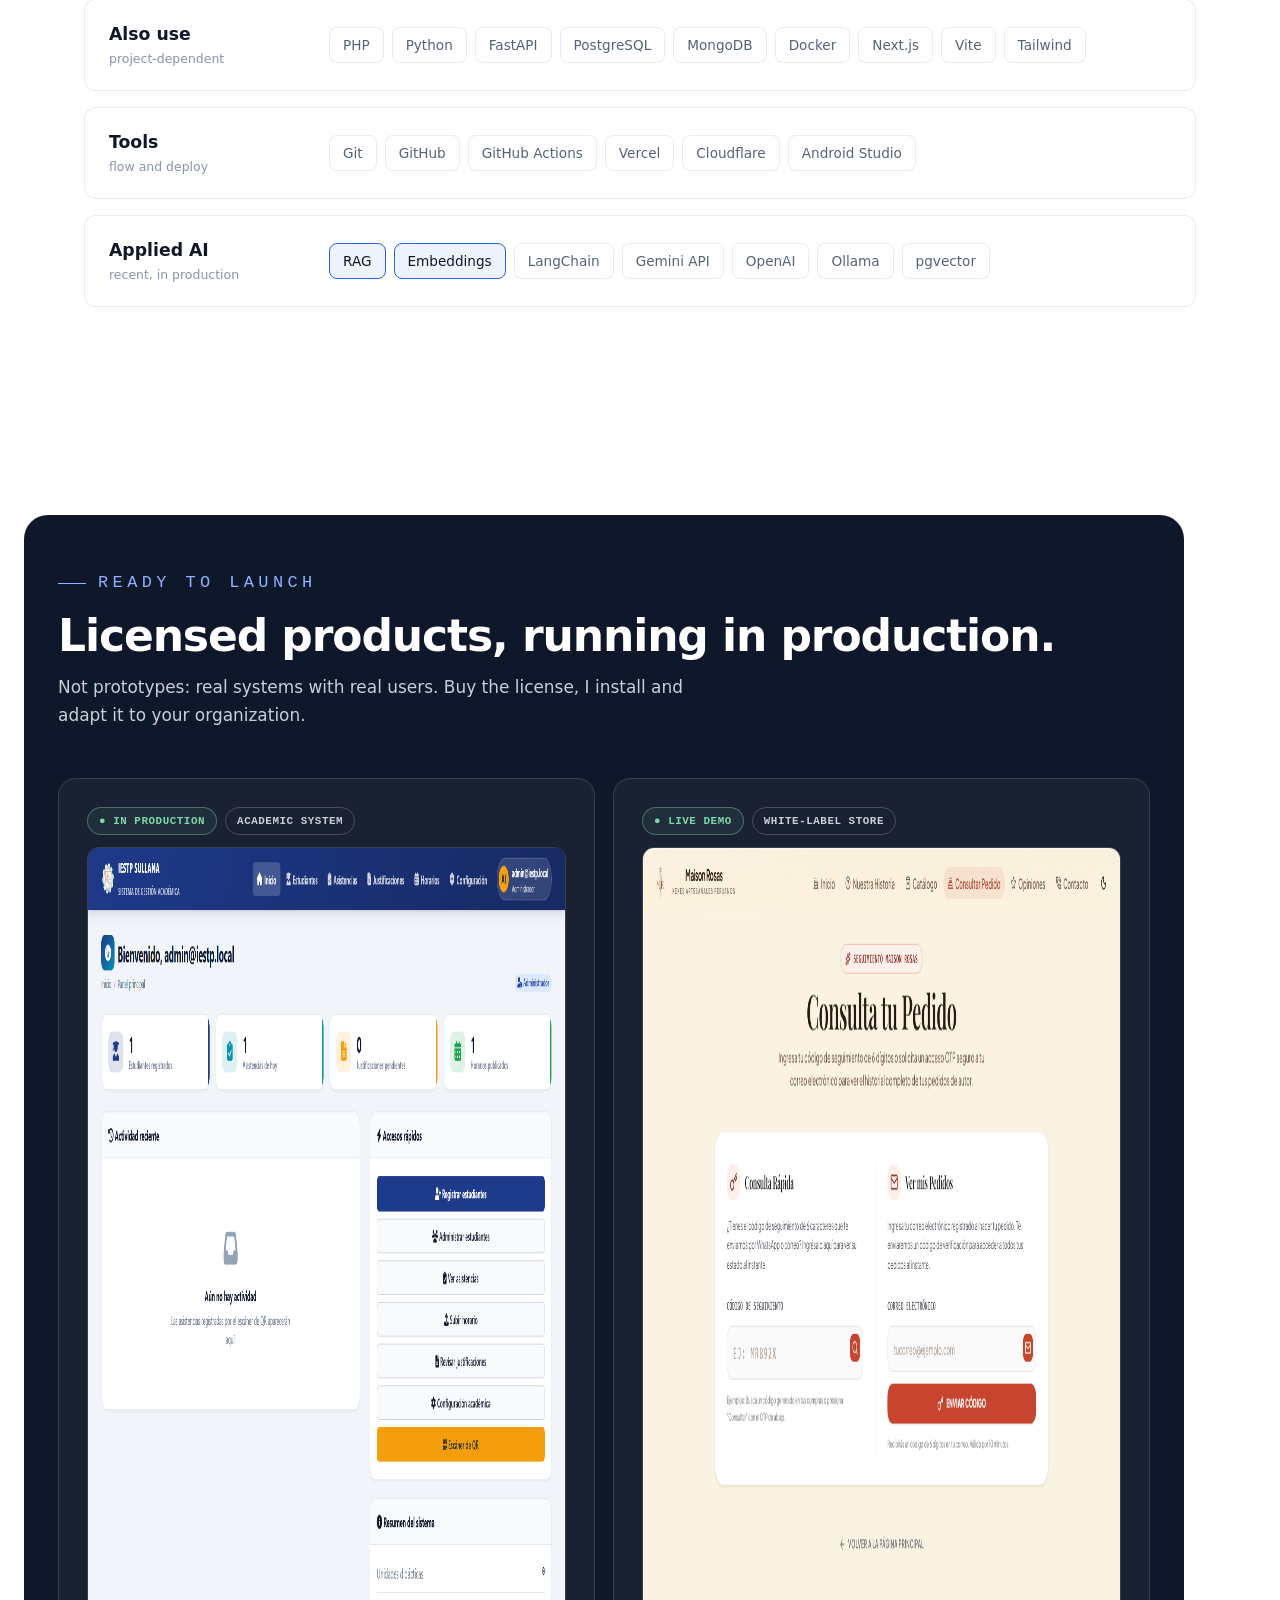
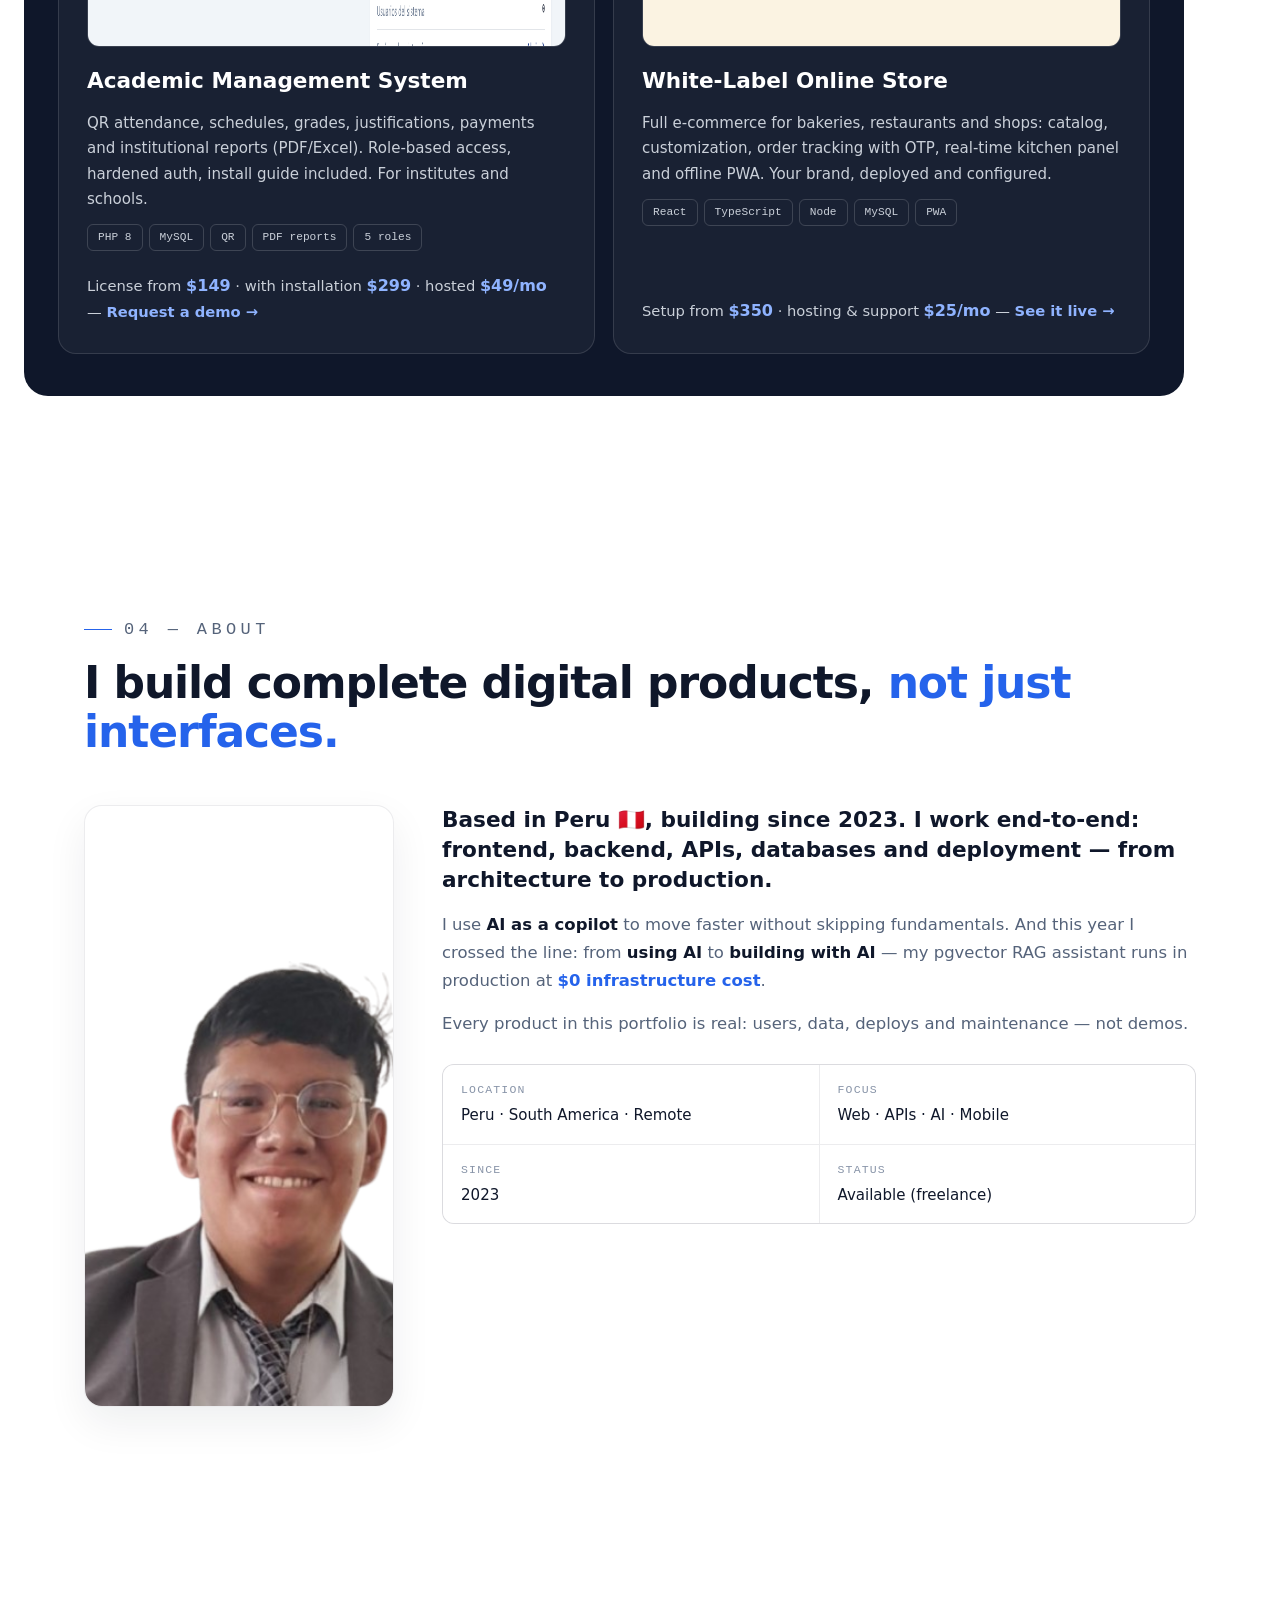
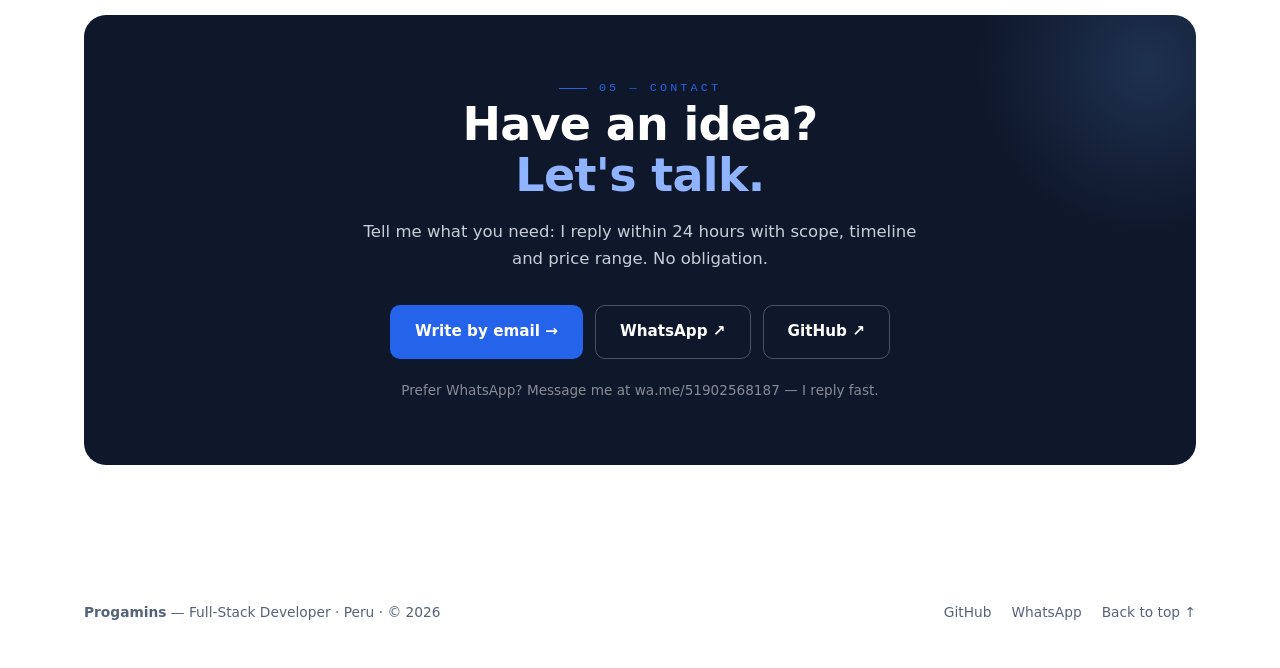
==== commit 6123484c: "feat: rediseño aplicado a la version EN + avatar de perfil en el hero (EN y ES) - index.html reescri" ====
--- a/index.html
+++ b/index.html
@@ -3,44 +3,38 @@
 <head>
   <meta charset="UTF-8">
   <meta name="viewport" content="width=device-width, initial-scale=1.0">
-  <meta http-equiv="Content-Security-Policy" content="default-src 'self'; script-src 'self'; style-src 'self' 'unsafe-inline' https://fonts.googleapis.com; font-src 'self' https://fonts.gstatic.com; img-src 'self' https: data:; connect-src 'self' https://api.github.com; object-src 'none'; base-uri 'self'; form-action 'self'">
+  <meta http-equiv="Content-Security-Policy" content="default-src 'self'; script-src 'self'; style-src 'self' 'unsafe-inline' https://fonts.googleapis.com; font-src 'self' https://fonts.gstatic.com; img-src 'self' https: data:; connect-src 'self'; object-src 'none'; base-uri 'self'; form-action 'self'">
   <meta name="referrer" content="strict-origin-when-cross-origin">
   <noscript><style>.reveal{opacity:1 !important;transform:none !important}</style></noscript>
-  <title>Progamins — Full-Stack Developer · Build. Experiment. Ship. · Peru</title>
-  <meta name="description" content="Progamins (Edwin Rosas Albines) — Full-Stack Developer in Peru. I build real-world web applications, business systems and digital products — from architecture to production. React, TypeScript, Node.js, Express, MySQL. Available for freelance.">
-  <meta name="keywords" content="Progamins, Edwin Rosas Albines, full-stack developer Peru, freelance developer Peru, React developer, Node.js, Express, MySQL, web developer, freelance">
+  <title>Progamins — Full-Stack Developer · Peru</title>
+  <meta name="description" content="Progamins (Edwin Rosas Albines) — Full-Stack Developer in Peru. I build real-world web applications, APIs, business systems and applied AI: shipped, in production and maintained. React, TypeScript, Node.js, Python, FastAPI, MySQL. Available for freelance.">
+  <meta name="keywords" content="Progamins, Edwin Rosas Albines, full-stack developer Peru, freelance developer Peru, React developer, Node.js, FastAPI, MySQL, web developer, applied AI, RAG">
   <meta name="author" content="Progamins (Edwin Rosas Albines)">
   <meta name="robots" content="index, follow, max-image-preview:large">
-  <meta name="theme-color" content="#0a0a0d">
+  <meta name="theme-color" content="#FFFFFF">
   <link rel="canonical" href="https://progamins.github.io/">
   <link rel="alternate" hreflang="en" href="https://progamins.github.io/">
   <link rel="alternate" hreflang="es" href="https://progamins.github.io/es/">
   <link rel="alternate" hreflang="x-default" href="https://progamins.github.io/">
   <link rel="icon" href="https://avatars.githubusercontent.com/u/143522546?v=4">
 
-  <!-- Open Graph -->
   <meta property="og:type" content="website">
   <meta property="og:url" content="https://progamins.github.io/">
   <meta property="og:site_name" content="Progamins — Portfolio">
   <meta property="og:locale" content="en_US">
   <meta property="og:locale:alternate" content="es_PE">
-  <meta property="og:title" content="Progamins — Full-Stack Developer · Build. Experiment. Ship.">
-  <meta property="og:description" content="I build real-world web applications, business systems and digital products — from architecture to production. Based in Peru. Available for freelance.">
+  <meta property="og:title" content="Progamins — Full-Stack Developer · Peru">
+  <meta property="og:description" content="I build real-world web applications, APIs, systems and applied AI: shipped, in production and maintained. Available for freelance.">
   <meta property="og:image" content="https://avatars.githubusercontent.com/u/143522546?v=4">
-  <meta property="og:image:alt" content="Progamins — Full-Stack Developer avatar">
-
-  <!-- Twitter / X -->
   <meta name="twitter:card" content="summary_large_image">
   <meta name="twitter:title" content="Progamins — Full-Stack Developer · Peru">
-  <meta name="twitter:description" content="I build real-world web applications, business systems and digital products — from architecture to production.">
+  <meta name="twitter:description" content="Real products, in production and maintained. Available for freelance.">
   <meta name="twitter:image" content="https://avatars.githubusercontent.com/u/143522546?v=4">
 
-  <!-- Fonts -->
   <link rel="preconnect" href="https://fonts.googleapis.com">
   <link rel="preconnect" href="https://fonts.gstatic.com" crossorigin>
-  <link href="https://fonts.googleapis.com/css2?family=Syne:wght@600;700;800&family=Inter:wght@400;500;600&family=JetBrains+Mono:wght@400;500&display=swap" rel="stylesheet">
-
-  <!-- JSON-LD -->
+  <link href="https://fonts.googleapis.com/css2?family=Sora:wght@500;600;700&family=Inter:wght@400;500;600&family=JetBrains+Mono:wght@400;500&display=swap" rel="stylesheet">
+
   <script type="application/ld+json">
   {
     "@context": "https://schema.org",
@@ -51,12 +45,12 @@
     "url": "https://progamins.github.io/",
     "image": "https://avatars.githubusercontent.com/u/143522546?v=4",
     "jobTitle": "Full-Stack Developer",
-    "description": "Full-stack developer based in Peru. Builds web apps, REST APIs and mobile apps end-to-end. Available for freelance.",
-    "knowsAbout": ["React", "TypeScript", "Node.js", "Express", "MySQL", "PostgreSQL", "MongoDB", "Docker", "PHP", "Python"],
+    "description": "Full-stack developer based in Peru. Builds web apps, REST APIs, business systems and applied AI end-to-end. Available for freelance.",
+    "knowsAbout": ["React", "TypeScript", "Node.js", "Express", "Python", "FastAPI", "MySQL", "PostgreSQL", "MongoDB", "Docker", "PHP", "RAG", "LLM"],
     "knowsLanguage": ["es", "en"],
     "nationality": { "@type": "Country", "name": "Peru" },
     "address": { "@type": "PostalAddress", "addressCountry": "PE" },
-    "sameAs": ["https://github.com/progamins", "https://webhermanos-client.vercel.app"]
+    "sameAs": ["https://github.com/progamins", "https://chollo-ai-rag.vercel.app"]
   }
   </script>
   <script type="application/ld+json">
@@ -64,800 +58,665 @@
   </script>
 
   <style>
-  /* =============================================================
-     PROGAMINS — Premium Editorial Portfolio
-     Dark / Light · Linear / Vercel / Raycast inspired (not cloned)
-     Vanilla CSS — editorial, minimal, no glow excess
-     Tokens: 4/8/12/16/24/32/48/64  |  radius 8/12/16/999
-     ============================================================= */
-
-  :root{
-    --bg:#0A0A0D;
-    --bg-soft:#111114;
-    --bg-elev:#15151A;
-    --panel:#14141A;
-    --line:rgba(255,255,255,0.08);
-    --line-strong:rgba(255,255,255,0.14);
-    --text:#F4F4F5;
-    --muted:#A1A1AA;
-    --dim:#71717A;
-    --cyan:#22d3ee;
-    --violet:#8b5cf6;
-    --accent:var(--text);
-    --max:1280px;
-    --font-display:"Syne",system-ui,sans-serif;
-    --font-body:"Inter",system-ui,-apple-system,sans-serif;
-    --font-mono:"JetBrains Mono",ui-monospace,monospace;
-    --ease:cubic-bezier(0.16,1,0.30,1);
-    --ease-out:cubic-bezier(0.22,1,0.36,1);
-    --r-sm:8px; --r-md:12px; --r-lg:16px; --r-pill:999px;
-    --header-h:56px;
-  }
-  [data-theme="light"]{
-    --bg:#FCFCF9;
-    --bg-soft:#F4F4F5;
-    --bg-elev:#FFFFFF;
-    --panel:#FFFFFF;
-    --line:rgba(0,0,0,0.07);
-    --line-strong:rgba(0,0,0,0.12);
-    --text:#0A0A0D;
-    --muted:#71717A;
-    --dim:#A1A1AA;
-    --accent:#0A0A0D;
-  }
-
-  /* Reset */
-  *,*::before,*::after{box-sizing:border-box;margin:0;padding:0}
-  html{scroll-behavior:smooth;scroll-padding-top:72px}
-  body{font-family:var(--font-body);background:var(--bg);color:var(--text);line-height:1.6;-webkit-font-smoothing:antialiased;overflow-x:hidden}
-  img{display:block;max-width:100%}
-  a{color:inherit;text-decoration:none}
-  button{font:inherit;color:inherit;background:none;border:0;cursor:pointer}
-  ul{list-style:none}
-  ::selection{background:rgba(139,92,246,.28)}
-  :focus-visible{outline:2px solid var(--text);outline-offset:2px;border-radius:2px}
-  .skip-link{position:fixed;top:-64px;left:16px;z-index:9999;background:var(--panel);border:1px solid var(--line-strong);padding:10px 16px;font-family:var(--font-mono);font-size:.78rem;transition:top .2s}
-  .skip-link:focus{top:16px}
-  .container{max-width:var(--max);margin:0 auto;padding:0 24px}
-  @media(max-width:640px){.container{padding:0 20px}}
-
-  /* Header — premium, small, sticky */
-  .site-header{position:fixed;top:0;left:0;right:0;z-index:1000;height:var(--header-h);display:flex;align-items:center;background:transparent;border-bottom:1px solid transparent;transition:background .3s var(--ease),border-color .3s,backdrop-filter .3s}
-  .site-header.scrolled{background:color-mix(in srgb, var(--bg) 86%, transparent);backdrop-filter:blur(16px) saturate(180%);-webkit-backdrop-filter:blur(16px) saturate(180%);border-color:var(--line)}
-  .header-inner{max-width:var(--max);width:100%;margin:0 auto;padding:0 24px;display:flex;align-items:center;justify-content:space-between;gap:16px}
-  @media(max-width:640px){.header-inner{padding:0 20px}}
-  .brand{font-family:var(--font-display);font-weight:800;font-size:1.02rem;letter-spacing:-.02em;white-space:nowrap}
-  .brand em{font-style:normal;font-weight:800;color:var(--muted)}
-  .nav-center{display:flex;align-items:center;gap:28px}
-  .nav-links{display:flex;gap:24px;align-items:center}
-  .nav-links a{font-family:var(--font-mono);font-size:.72rem;letter-spacing:.14em;text-transform:uppercase;color:var(--muted);padding:4px 0;position:relative;transition:color .2s}
-  .nav-links a::after{content:"";position:absolute;left:0;bottom:-2px;width:100%;height:1px;background:var(--text);transform:scaleX(0);transform-origin:left;transition:transform .25s var(--ease)}
-  .nav-links a:hover,.nav-links a.active{color:var(--text)}
-  .nav-links a:hover::after,.nav-links a.active::after{transform:scaleX(1)}
-  .header-actions{display:flex;align-items:center;gap:10px}
-  .lang{display:flex;border:1px solid var(--line);border-radius:var(--r-pill);overflow:hidden}
-  .lang a{font-family:var(--font-mono);font-size:.66rem;letter-spacing:.1em;padding:6px 10px;color:var(--muted);transition:background .2s,color .2s}
-  .lang a.active{background:var(--text);color:var(--bg);font-weight:600}
-  .theme-btn{width:32px;height:32px;border-radius:var(--r-pill);border:1px solid var(--line);display:grid;place-items:center;color:var(--muted);transition:border-color .2s,color .2s}
-  .theme-btn:hover{border-color:var(--line-strong);color:var(--text)}
-  .cta-header{font-family:var(--font-mono);font-size:.72rem;letter-spacing:.06em;font-weight:500;background:var(--text);color:var(--bg);padding:9px 16px;border-radius:var(--r-pill);transition:opacity .2s,transform .2s;white-space:nowrap}
-  .cta-header:hover{opacity:.88;transform:translateY(-1px)}
-  .burger{display:none;flex-direction:column;gap:5px;width:36px;height:36px;align-items:center;justify-content:center;border:1px solid var(--line);border-radius:8px}
-  .burger span{width:16px;height:1.5px;background:var(--text);transition:transform .3s var(--ease),opacity .2s}
-  .burger[aria-expanded="true"] span:nth-child(1){transform:translateY(6.5px) rotate(45deg)}
-  .burger[aria-expanded="true"] span:nth-child(2){opacity:0}
-  .burger[aria-expanded="true"] span:nth-child(3){transform:translateY(-6.5px) rotate(-45deg)}
-  @media(max-width:960px){
-    .nav-center{display:none}
-    .cta-header{display:none}
-    .burger{display:flex}
-    .lang{display:none}
-  }
-
-  /* Mobile menu */
-  .mobile{display:none;position:fixed;inset:0;z-index:999;background:var(--bg);padding:calc(var(--header-h) + 24px) 24px 32px;overflow:auto}
-  .mobile.open{display:block}
-  .mobile a.nav-m{font-family:var(--font-display);font-weight:700;font-size:1.8rem;letter-spacing:-.02em;display:flex;justify-content:space-between;align-items:center;padding:18px 0;border-bottom:1px solid var(--line)}
-  .mobile a.nav-m span{font-family:var(--font-mono);font-size:.68rem;color:var(--dim);letter-spacing:.16em}
-  .mobile-actions{margin-top:28px;display:flex;gap:12px;flex-wrap:wrap}
-  .mobile-actions .btn{flex:1 1 140px}
-  .mobile .lang-mobile{display:flex;gap:8px;margin-top:20px}
-  .mobile .lang-mobile a{font-family:var(--font-mono);font-size:.76rem;padding:8px 14px;border:1px solid var(--line);border-radius:var(--r-pill)}
-
-  /* Buttons */
-  .btn{display:inline-flex;align-items:center;justify-content:center;gap:8px;font-family:var(--font-mono);font-size:.78rem;letter-spacing:.08em;text-transform:uppercase;padding:13px 20px;border:1px solid var(--line-strong);border-radius:var(--r-pill);transition:border-color .2s,color .2s,background .2s,transform .2s var(--ease);white-space:nowrap}
-  .btn:hover{border-color:var(--text)}
-  .btn-primary{background:var(--text);color:var(--bg);border-color:var(--text);font-weight:600}
-  .btn-primary:hover{opacity:.9;transform:translateY(-1px)}
-  .btn-ghost{background:transparent}
-  .btn .arr{transition:transform .2s var(--ease);display:inline-block}
-  .btn:hover .arr{transform:translate(2px,-2px)}
-
-  /* Hero */
-  .hero{position:relative;padding:calc(var(--header-h) + clamp(2.5rem,6vh,4rem)) 0 clamp(1.75rem,3.5vh,2.5rem);overflow:hidden}
-  .hero-grid-bg{position:absolute;inset:0;pointer-events:none;opacity:.55;
-    background-image:
-      linear-gradient(var(--line) 1px, transparent 1px),
-      linear-gradient(90deg, var(--line) 1px, transparent 1px);
-    background-size:64px 64px;
-    mask-image:radial-gradient(ellipse 90% 70% at 50% 0%, black 38%, transparent 72%);
-    -webkit-mask-image:radial-gradient(ellipse 90% 70% at 50% 0%, black 38%, transparent 72%);
-  }
-  [data-theme="light"] .hero-grid-bg{opacity:.32}
-  .hero-inner{position:relative;max-width:var(--max);margin:0 auto;padding:0 24px;display:grid;grid-template-columns:minmax(0,58fr) minmax(0,42fr);column-gap:clamp(2rem,4vw,4rem);row-gap:clamp(2rem,4.5vh,3.25rem);align-items:stretch}
-  @media(max-width:640px){.hero-inner{padding:0 20px}}
-  .hero-copy{min-width:0;align-self:center}
-  .hero-photo{position:relative;align-self:stretch;display:flex;align-items:center;justify-content:center;margin:0}
-  .hero-photo::before{content:"";position:absolute;inset:-8% -12%;background:radial-gradient(ellipse 62% 52% at 52% 44%,color-mix(in srgb,var(--violet) 9%,transparent),transparent 70%);filter:blur(28px);pointer-events:none}
-  .hero-window{position:relative;z-index:1;width:min(420px,100%);display:flex;flex-direction:column;background:var(--bg-elev);border:1px solid var(--line);border-radius:var(--r-lg);overflow:hidden;box-shadow:0 32px 64px -24px rgba(0,0,0,.55);animation:photoFloat 9s var(--ease) infinite}
-  [data-theme="light"] .hero-window{box-shadow:0 32px 64px -32px rgba(10,10,13,.28)}
-  .hero-titlebar{display:flex;align-items:center;justify-content:space-between;gap:10px;padding:10px 14px;background:color-mix(in srgb,var(--bg-soft) 65%,var(--bg-elev));border-bottom:1px solid var(--line)}
-  .hero-dots{display:flex;gap:7px;flex:none}
-  .hero-dots span{width:9px;height:9px;border-radius:50%}
-  .hero-dots span:nth-child(1){background:#FF5F57}
-  .hero-dots span:nth-child(2){background:#FFBD2E}
-  .hero-dots span:nth-child(3){background:#34D399}
-  .hero-path{font-family:var(--font-mono);font-size:.64rem;letter-spacing:.06em;color:var(--dim);overflow:hidden;text-overflow:ellipsis;white-space:nowrap}
-  .hero-spacer{width:41px;flex:none}
-  .hero-frame{position:relative;aspect-ratio:4/4.3;overflow:hidden}
-  .hero-frame img{width:100%;height:100%;object-fit:cover;object-position:50% 0%;-webkit-mask-image:linear-gradient(to bottom,black 62%,transparent 97%);mask-image:linear-gradient(to bottom,black 62%,transparent 97%)}
-  .hero-chip{position:absolute;z-index:2;display:flex;align-items:center;gap:8px;font-family:var(--font-mono);font-size:.62rem;letter-spacing:.08em;text-transform:uppercase;color:var(--muted);background:color-mix(in srgb,var(--bg-elev) 88%,transparent);backdrop-filter:blur(8px);-webkit-backdrop-filter:blur(8px);border:1px solid var(--line-strong);border-radius:var(--r-pill);padding:7px 13px;box-shadow:0 12px 24px -12px rgba(0,0,0,.5);white-space:nowrap}
-  .hero-chip i{width:8px;height:8px;border-radius:2px;flex:none}
-  .chip-stack{top:12%;right:-4%}
-  .chip-stack i{background:var(--cyan)}
-  .chip-server{bottom:14%;left:-5%}
-  .chip-server i{background:#3C873A}
-  .hero-chip{transition:opacity .24s var(--ease),transform .24s var(--ease)}
-  .hero-chip.swap-out{opacity:0;transform:translateY(-5px)}
-  .hero-chip.swap-in{opacity:0;transform:translateY(5px);transition:none}
-  .hero-path .path-caret{display:inline-block;width:7px;height:10px;margin-left:3px;vertical-align:-1px;background:var(--muted);opacity:0}
-  .hero-window.js-anim .path-caret{opacity:1;animation:caretBlink 1.1s steps(1) infinite}
-  @keyframes caretBlink{0%,55%{opacity:1}56%,100%{opacity:0}}
-  .hero-statusbar{display:flex;align-items:center;justify-content:space-between;gap:10px;padding:7px 14px;background:color-mix(in srgb,var(--bg-soft) 40%,var(--bg-elev));border-top:1px solid var(--line);font-family:var(--font-mono);font-size:.6rem;letter-spacing:.08em;color:var(--dim)}
-  .hero-statusbar .branch{display:inline-flex;align-items:center;gap:6px;color:var(--muted)}
-  .hero-statusbar .branch i{width:6px;height:6px;border-radius:50%;background:#34D399;flex:none}
-  @keyframes photoFloat{0%,100%{transform:translateY(0)}50%{transform:translateY(-6px)}}
-  @media(prefers-reduced-motion:reduce){.hero-window{animation:none}}
-  .hero-rule{grid-column:1/-1}
-  @media(max-width:1100px){.chip-stack{right:2%}.chip-server{left:2%}}
-  @media(max-width:900px){
-    .hero-inner{grid-template-columns:1fr;row-gap:clamp(1.25rem,4vw,2rem)}
-    .hero-photo{justify-self:center;align-self:auto;width:min(320px,78vw)}
-    .hero-frame{aspect-ratio:4/4.4}
-    .hero-photo::before{inset:-4% -8%}
-  }
-  .eyebrow{font-family:var(--font-mono);font-size:.68rem;letter-spacing:.22em;text-transform:uppercase;color:var(--muted);display:flex;align-items:center;gap:12px;margin-bottom:clamp(1.125rem,2.5vh,1.375rem)}
-  .eyebrow::before{content:"";width:24px;height:1px;background:var(--line-strong)}
-  .hero h1{font-family:var(--font-display);font-weight:800;font-size:clamp(2rem,7.2vw,4.9rem);line-height:.95;letter-spacing:-.04em;margin-bottom:clamp(1rem,2.5vh,1.25rem)}
-  .hero h1 span{white-space:nowrap}
-  .hero-sub{max-width:58ch;color:var(--muted);font-size:clamp(.95rem,1.8vw,1.06rem);line-height:1.7;margin-bottom:clamp(1.375rem,3vh,1.75rem)}
-  .hero-sub strong{color:var(--text);font-weight:600}
-  .hero-ctas{display:flex;gap:12px;flex-wrap:wrap;margin-bottom:clamp(1.125rem,2.5vh,1.5rem)}
-  .availability{display:inline-flex;align-items:center;gap:8px;font-family:var(--font-mono);font-size:.70rem;letter-spacing:.08em;color:var(--muted);border:1px solid var(--line);border-radius:var(--r-pill);padding:7px 12px;background:color-mix(in srgb, var(--bg-elev) 80%, transparent);width:fit-content}
-  .availability .dot{width:7px;height:7px;border-radius:50%;background:#22c55e;box-shadow:0 0 0 4px rgba(34,197,94,.14);animation:dotPulse 2.4s infinite}
-  @keyframes dotPulse{0%,100%{box-shadow:0 0 0 4px rgba(34,197,94,.14)}50%{box-shadow:0 0 0 7px rgba(34,197,94,0)}}
-  .hero-rule{border-top:1px solid var(--line)}
-
-  /* Proof bar */
-  .proof{border-top:1px solid var(--line);border-bottom:1px solid var(--line);background:var(--bg-soft)}
-  .proof-inner{max-width:var(--max);margin:0 auto;padding:14px 24px;display:flex;flex-wrap:wrap;gap:8px 20px;justify-content:space-between;align-items:center}
-  @media(max-width:640px){.proof-inner{padding:14px 20px}}
-  .proof-item{font-family:var(--font-mono);font-size:.68rem;letter-spacing:.14em;text-transform:uppercase;color:var(--muted);display:flex;align-items:center;gap:10px}
-  .proof-item::before{content:"·";color:var(--dim)}
-  .proof-item:first-child::before{content:""}
-
-  /* Sections */
-  .section{padding:64px 0}
-  .section + .section{border-top:1px solid var(--line)}
-  .sec-head{display:flex;align-items:center;gap:16px;margin-bottom:32px}
-  .sec-kicker{font-family:var(--font-mono);font-size:.68rem;letter-spacing:.22em;text-transform:uppercase;color:var(--dim);white-space:nowrap}
-  .sec-kicker b{color:var(--text);font-weight:600;margin-right:6px}
-  .sec-head::after{content:"";flex:1;height:1px;background:var(--line)}
-  .sec-title{font-family:var(--font-display);font-weight:700;font-size:clamp(1.5rem,3.2vw,2rem);letter-spacing:-.02em;line-height:1.15;margin-bottom:12px}
-
-  /* ─── Large displays: scale the whole system up ≥1600px ─── */
-  @media(min-width:1600px){
-    :root{--max:1480px}
-    .hero h1{font-size:clamp(4.9rem,4.9vw,5.4rem)}
-    .hero-sub{font-size:1.13rem;max-width:60ch}
-    .hero-window{width:min(500px,100%)}
-    .sec-title{font-size:clamp(2rem,2.3vw,2.4rem)}
-    .sec-desc{font-size:1.02rem}
-  }
-  .sec-desc{color:var(--muted);max-width:60ch}
-  @media(max-width:640px){.section{padding:48px 0}}
-
-  /* Work — case studies */
-  .work-grid{display:flex;flex-direction:column}
-  .case{display:grid;grid-template-columns:1fr 1fr;gap:32px 36px;align-items:center;padding:32px 0;border-top:1px solid var(--line)}
-  .case:last-child{border-bottom:1px solid var(--line)}
-  .case.flip .c-info{order:2}
-  .case.flip .c-media{order:1}
-  .c-meta{font-family:var(--font-mono);font-size:.66rem;letter-spacing:.16em;text-transform:uppercase;color:var(--dim);display:flex;align-items:center;gap:10px;margin-bottom:12px}
-  .c-meta .pill{font-size:.62rem;letter-spacing:.12em;padding:4px 8px;border-radius:var(--r-pill);border:1px solid var(--line);color:var(--muted)}
-  .c-meta .pill-live{border-color:rgba(34,197,94,.24);color:#22c55e;background:rgba(34,197,94,.07)}
-  .c-title{font-family:var(--font-display);font-weight:700;font-size:clamp(1.45rem,3vw,1.9rem);letter-spacing:-.02em;line-height:1.1;margin-bottom:10px}
-  .c-cat{font-family:var(--font-mono);font-size:.68rem;letter-spacing:.12em;text-transform:uppercase;color:var(--muted);margin-bottom:12px}
-  .c-desc{color:var(--muted);font-size:.94rem;line-height:1.7;margin-bottom:16px;max-width:52ch}
-  .c-desc code{font-family:var(--font-mono);font-size:.82em;background:var(--bg-soft);border:1px solid var(--line);padding:1px 6px;border-radius:6px;color:var(--text)}
-  .c-stack{display:flex;flex-wrap:wrap;gap:6px;margin-bottom:18px}
-  .c-stack span{font-family:var(--font-mono);font-size:.64rem;letter-spacing:.06em;padding:5px 9px;border:1px solid var(--line);border-radius:var(--r-pill);color:var(--muted);background:var(--bg-soft)}
-  .c-links{display:flex;gap:16px;flex-wrap:wrap}
-  .c-links a{font-family:var(--font-mono);font-size:.74rem;letter-spacing:.08em;text-transform:uppercase;color:var(--text);border-bottom:1px solid var(--line-strong);padding-bottom:2px;transition:color .2s,border-color .2s}
-  .c-links a:hover{color:var(--text);border-color:var(--text)}
-  .c-links a.secondary{color:var(--muted)}
-  .c-media{position:relative;transition:transform .35s var(--ease)}
-  .c-media:hover{transform:translateY(-2px)}
-  .frame{display:flex;flex-direction:column;border:1px solid var(--line);border-radius:var(--r-md);overflow:hidden;background:var(--bg-soft);transition:border-color .3s,box-shadow .3s,transform .3s var(--ease)}
-  .c-media:hover .frame{border-color:var(--line-strong);box-shadow:0 16px 40px -18px rgba(0,0,0,.4);transform:scale(1.01)}
-  [data-theme="light"] .c-media:hover .frame{box-shadow:0 16px 40px -18px rgba(0,0,0,.14)}
-  .frame-bar{height:34px;display:flex;align-items:center;gap:10px;padding:0 12px;background:var(--bg-2, #0e0e12);border-bottom:1px solid var(--line);flex-shrink:0}
-  .frame-bar .dots{display:flex;gap:6px}
-  .frame-bar .dots i{width:10px;height:10px;border-radius:50%;display:block}
-  .frame-bar .dots i:nth-child(1){background:#ff5f56}
-  .frame-bar .dots i:nth-child(2){background:#ffbd2e}
-  .frame-bar .dots i:nth-child(3){background:#27c93f}
-  .frame-bar .url{font-family:var(--font-mono);font-size:.64rem;color:var(--muted);background:var(--bg);border:1px solid var(--line);border-radius:999px;padding:3px 10px;white-space:nowrap;overflow:hidden;text-overflow:ellipsis;max-width:160px}
-  .frame img{width:100%;height:auto;aspect-ratio:16/9;object-fit:contain;object-position:center;background:var(--bg);padding:10px;display:block;filter:saturate(.97);transition:transform .35s var(--ease)}
-  .cap{position:absolute;left:10px;bottom:10px;font-family:var(--font-mono);font-size:.58rem;letter-spacing:.1em;text-transform:uppercase;color:#fff;background:rgba(0,0,0,.56);backdrop-filter:blur(6px);padding:4px 8px;border-radius:6px;border:1px solid rgba(255,255,255,.14);max-width:calc(100% - 20px);overflow:hidden;text-overflow:ellipsis;white-space:nowrap}
-  .tile{display:grid;place-items:center;aspect-ratio:16/10;border:1px solid var(--line);border-radius:var(--r-md);overflow:hidden;position:relative}
-  .tile .big{font-family:var(--font-display);font-weight:800;font-size:clamp(2rem,5vw,3.2rem);letter-spacing:-.03em;color:transparent;-webkit-text-stroke:1px rgba(255,255,255,.22)}
-  [data-theme="light"] .tile .big{-webkit-text-stroke-color:rgba(0,0,0,.18)}
-  .tile .lbl{position:absolute;right:12px;bottom:10px;font-family:var(--font-mono);font-size:.60rem;letter-spacing:.12em;text-transform:uppercase;color:rgba(255,255,255,.82)}
-  .tile .no{position:absolute;left:12px;top:10px;font-family:var(--font-mono);font-size:.60rem;letter-spacing:.14em;color:rgba(255,255,255,.7)}
-  @media(max-width:900px){
-    .case{grid-template-columns:1fr;gap:20px;padding:28px 0}
-    .case.flip .c-info{order:1}
-    .case.flip .c-media{order:2}
-  }
-
-  /* Services */
-  .services-grid{display:grid;grid-template-columns:repeat(3,1fr);gap:16px}
-  @media(max-width:960px){.services-grid{grid-template-columns:repeat(2,1fr)}}
-  @media(max-width:640px){.services-grid{grid-template-columns:1fr}}
-  .svc{border:1px solid var(--line);border-radius:var(--r-lg);background:var(--bg-elev);padding:20px;display:flex;flex-direction:column;gap:12px;transition:border-color .25s,transform .25s var(--ease)}
-  .svc:hover{border-color:var(--line-strong);transform:translateY(-2px)}
-  .svc-icon{width:36px;height:36px;border-radius:9px;display:grid;place-items:center;border:1px solid var(--line);background:var(--bg-soft);font-size:1rem}
-  .svc h3{font-family:var(--font-display);font-weight:700;font-size:1.05rem;letter-spacing:-.01em}
-  .svc p{color:var(--muted);font-size:.90rem;line-height:1.6;flex:1}
-  .svc-stack{display:flex;flex-wrap:wrap;gap:6px}
-  .svc-stack span{font-family:var(--font-mono);font-size:.62rem;padding:4px 8px;border:1px solid var(--line);border-radius:var(--r-pill);color:var(--muted);background:var(--bg-soft)}
-  .svc-price{font-family:var(--font-mono);font-size:.70rem;color:var(--dim);border-top:1px solid var(--line);padding-top:12px;margin-top:2px}
-  .svc-price strong{color:var(--text);font-weight:600}
-  .svc a.link{font-family:var(--font-mono);font-size:.72rem;letter-spacing:.08em;text-transform:uppercase;color:var(--text);display:inline-flex;align-items:center;gap:6px}
-
-  /* Ready-to-launch products */
-  .products-grid{display:grid;grid-template-columns:repeat(2,1fr);gap:16px;margin-top:16px}
-  @media(max-width:860px){.products-grid{grid-template-columns:1fr}}
-  .prod{border:1px solid var(--line);border-radius:var(--r-lg);background:var(--bg-elev);overflow:hidden;display:flex;flex-direction:column;transition:border-color .25s,transform .25s var(--ease)}
-  .prod:hover{border-color:var(--line-strong);transform:translateY(-2px)}
-  .prod-shot{position:relative;border-bottom:1px solid var(--line);aspect-ratio:16/9;overflow:hidden}
-  .prod-shot img{width:100%;height:100%;object-fit:cover;object-position:top;display:block}
-  .prod-body{padding:18px 20px 20px;display:flex;flex-direction:column;gap:10px;flex:1}
-  .prod-body h3{font-family:var(--font-display);font-weight:700;font-size:1.08rem;letter-spacing:-.01em}
-  .prod-body>p{color:var(--muted);font-size:.9rem;line-height:1.6;flex:1}
-  .prod-tags{display:flex;flex-wrap:wrap;gap:6px}
-  .prod-tags span{font-family:var(--font-mono);font-size:.62rem;padding:4px 8px;border:1px solid var(--line);border-radius:var(--r-pill);color:var(--muted);background:var(--bg-soft)}
-  .prod-badge{position:absolute;top:10px;left:10px;font-family:var(--font-mono);font-size:.58rem;letter-spacing:.12em;text-transform:uppercase;color:var(--bg);background:var(--text);padding:4px 8px;border-radius:6px}
-
-  /* How I Work */
-  .steps{display:grid;grid-template-columns:repeat(5,1fr);gap:16px}
-  @media(max-width:900px){.steps{grid-template-columns:repeat(2,1fr)}}
-  @media(max-width:520px){.steps{grid-template-columns:1fr}}
-  .step{border:1px solid var(--line);border-radius:var(--r-md);padding:20px;background:var(--bg-elev);position:relative;overflow:hidden}
-  .step::before{content:"";position:absolute;left:0;top:0;right:0;height:2px;background:linear-gradient(90deg, transparent, var(--line-strong), transparent);opacity:.7}
-  .step-no{font-family:var(--font-mono);font-size:.66rem;letter-spacing:.16em;color:var(--dim);margin-bottom:10px}
-  .step h4{font-family:var(--font-display);font-weight:700;font-size:1rem;margin-bottom:8px}
-  .step p{color:var(--muted);font-size:.88rem;line-height:1.6}
-
-  /* Stack — Core / Also / Tools */
-  .stack-wrap{display:grid;grid-template-columns:1.15fr .95fr .95fr;gap:16px}
-  @media(max-width:900px){.stack-wrap{grid-template-columns:1fr}}
-  .stack-col{border:1px solid var(--line);border-radius:var(--r-lg);background:var(--bg-elev);padding:20px}
-  .stack-col h3{font-family:var(--font-mono);font-size:.68rem;letter-spacing:.18em;text-transform:uppercase;color:var(--dim);margin-bottom:14px;display:flex;align-items:center;gap:10px}
-  .stack-col h3::before{content:"";width:18px;height:1px;background:var(--line-strong)}
-  .stack-col h3.core{color:var(--text)}
-  .chip-grid{display:flex;flex-wrap:wrap;gap:8px}
-  .chip{font-family:var(--font-mono);font-size:.72rem;padding:8px 11px;border:1px solid var(--line);border-radius:var(--r-pill);background:var(--bg-soft);color:var(--muted);transition:border-color .2s,color .2s,background .2s}
-  .chip:hover{border-color:var(--line-strong);color:var(--text)}
-  .chip.core{color:var(--text);border-color:var(--line-strong);background:var(--panel);font-weight:500}
-
-  /* About */
-  .about-grid{display:grid;grid-template-columns:1.2fr .8fr;gap:32px;align-items:start}
-  @media(max-width:900px){.about-grid{grid-template-columns:1fr}}
-  .about-statement{font-family:var(--font-display);font-weight:700;font-size:clamp(1.4rem,3.2vw,2rem);line-height:1.2;letter-spacing:-.02em;margin-bottom:16px}
-  .about-copy{color:var(--muted);max-width:62ch;line-height:1.8}
-  .about-copy b{color:var(--text);font-weight:600}
-  .about-facts{border:1px solid var(--line);border-radius:var(--r-lg);overflow:hidden;background:var(--bg-elev)}
-  .fact{display:flex;justify-content:space-between;gap:16px;padding:14px 16px;border-bottom:1px solid var(--line)}
-  .fact:last-child{border-bottom:0}
-  .fact .k{font-family:var(--font-mono);font-size:.68rem;letter-spacing:.14em;text-transform:uppercase;color:var(--dim)}
-  .fact .v{font-family:var(--font-display);font-weight:600;font-size:.98rem;text-align:right}
-  .fact .v small{display:block;font-family:var(--font-mono);font-size:.66rem;color:var(--muted);font-weight:400}
-
-  /* Stats — no animation flash */
-  .stats{margin-top:18px;display:grid;grid-template-columns:repeat(3,1fr);gap:1px;background:var(--line);border:1px solid var(--line);border-radius:var(--r-md);overflow:hidden}
-  .stat{background:var(--bg-elev);padding:16px}
-  .stat .n{font-family:var(--font-display);font-weight:800;font-size:1.6rem;letter-spacing:-.02em}
-  .stat .l{font-family:var(--font-mono);font-size:.64rem;letter-spacing:.14em;text-transform:uppercase;color:var(--dim);margin-top:4px}
-  @media(max-width:640px){.stats{grid-template-columns:1fr}}
-
-  /* Contact — strong */
-  .contact{border:1px solid var(--line-strong);border-radius:var(--r-lg);background:linear-gradient(180deg, color-mix(in srgb, var(--bg-elev) 100%, transparent), var(--bg-soft));padding:28px;position:relative;overflow:hidden}
-  .contact::before{content:"";position:absolute;inset:0;pointer-events:none;background:radial-gradient(600px 220px at 70% 0%, rgba(139,92,246,.08), transparent 60%)}
-  [data-theme="light"] .contact::before{background:radial-gradient(600px 220px at 70% 0%, rgba(139,92,246,.06), transparent 60%)}
-  .contact > *{position:relative}
-  .contact h2{font-family:var(--font-display);font-weight:800;font-size:clamp(1.6rem,3.6vw,2.4rem);letter-spacing:-.03em;line-height:1.05;margin-bottom:10px}
-  .contact p{color:var(--muted);max-width:56ch;margin-bottom:18px}
-  .contact-actions{display:flex;gap:12px;flex-wrap:wrap}
-  .contact-note{margin-top:14px;font-family:var(--font-mono);font-size:.68rem;color:var(--dim)}
-
-  /* Footer minimalista */
-  .footer{padding:28px 0 40px;border-top:1px solid var(--line);margin-top:48px}
-  .footer-inner{max-width:var(--max);margin:0 auto;padding:0 24px;display:flex;flex-wrap:wrap;gap:12px 24px;justify-content:space-between;align-items:center}
-  @media(max-width:640px){.footer-inner{padding:0 20px}}
-  .footer-left{font-family:var(--font-mono);font-size:.72rem;color:var(--muted)}
-  .footer-left strong{color:var(--text);font-weight:600}
-  .footer-links{display:flex;gap:16px;flex-wrap:wrap}
-  .footer-links a{font-family:var(--font-mono);font-size:.72rem;letter-spacing:.08em;text-transform:uppercase;color:var(--muted);transition:color .2s}
-  .footer-links a:hover{color:var(--text)}
-
-  /* Reveal */
-  .reveal{opacity:0;transform:translateY(14px);transition:opacity .6s var(--ease),transform .6s var(--ease)}
-  .reveal.in{opacity:1;transform:none}
-  @media(prefers-reduced-motion:reduce){
-    html{scroll-behavior:auto}
-    .reveal{opacity:1;transform:none}
-    .hero-grid-bg{display:none}
-  }
-
-  /* Utilities */
-  .mono{font-family:var(--font-mono)}
-  .muted{color:var(--muted)}
+    /* ==========================================================
+       PROGAMINS — Portfolio "Professional Light" (EN)
+       White · slate · precise blue · Sora + Inter + JetBrains Mono
+       ========================================================== */
+    :root{
+      --paper:#FFFFFF; --paper-2:#F8FAFC; --card:#FFFFFF;
+      --ink:#0F172A; --ink-2:#0F172A; --ink-soft:rgba(226,232,240,.88);
+      --muted:#55637A; --dim:#8894A8;
+      --line:rgba(15,23,42,.08); --line-2:rgba(15,23,42,.17);
+      --gold:#2563EB; --gold-2:#1D4ED8; --gold-soft:rgba(37,99,235,.08);
+      --accent:#2563EB; --accent-soft:rgba(37,99,235,.08);
+      --ok:#16A34A;
+      --max:1160px; --header-h:68px;
+      --font-d:"Sora",system-ui,sans-serif;
+      --font-b:"Inter",system-ui,-apple-system,sans-serif;
+      --font-m:"JetBrains Mono",ui-monospace,monospace;
+      --r:12px; --r-lg:18px;
+      --sh:0 16px 40px rgba(15,23,42,.07);
+    }
+    *,*::before,*::after{box-sizing:border-box;margin:0;padding:0}
+    html{scroll-behavior:smooth;scroll-padding-top:92px}
+    body{font-family:var(--font-b);background:var(--paper);color:var(--ink);line-height:1.68;
+      -webkit-font-smoothing:antialiased;overflow-x:hidden;font-size:16.5px}
+    img{display:block;max-width:100%}
+    a{color:inherit;text-decoration:none}
+    button{font:inherit;color:inherit;background:none;border:0;cursor:pointer}
+    ::selection{background:rgba(37,99,235,.22)}
+    :focus-visible{outline:2px solid var(--accent);outline-offset:2px;border-radius:4px}
+    .skip{position:fixed;top:-64px;left:16px;z-index:200;background:var(--ink);color:#fff;
+      padding:10px 16px;border-radius:8px;font-size:.85rem;transition:top .2s}
+    .skip:focus{top:16px}
+    .wrap{max-width:var(--max);margin:0 auto;padding:0 24px}
+    section{padding:104px 0}
+    @media(max-width:640px){section{padding:68px 0}}
+
+    .kick{font-family:var(--font-m);font-size:.74rem;letter-spacing:.26em;text-transform:uppercase;color:var(--accent);display:flex;align-items:center;gap:12px}
+    .kick::before{content:"";width:28px;height:1px;background:var(--accent);display:inline-block}
+    .sec-h{margin-bottom:48px}
+    .sec-h h2{font-family:var(--font-d);font-size:clamp(30px,4.6vw,44px);font-weight:700;letter-spacing:-.025em;margin-top:14px;line-height:1.12}
+    .sec-h h2 em{font-style:normal;color:var(--accent)}
+    .sec-h p{color:var(--muted);margin-top:12px;max-width:660px;font-size:1.06rem}
+
+    header.site{position:fixed;top:0;left:0;right:0;z-index:100;height:var(--header-h);
+      background:rgba(255,255,255,.85);backdrop-filter:blur(12px);-webkit-backdrop-filter:blur(12px);
+      border-bottom:1px solid transparent;transition:border-color .25s}
+    header.site.on{border-bottom-color:var(--line)}
+    .nav{max-width:var(--max);margin:0 auto;height:var(--header-h);padding:0 24px;display:flex;align-items:center;gap:28px}
+    .logo{font-family:var(--font-d);font-weight:600;font-size:1.08rem;letter-spacing:-.01em}
+    .logo span{color:var(--accent)}
+    .nav-links{display:flex;gap:2px;margin-left:auto}
+    .nav-links a{color:var(--muted);font-size:.92rem;padding:7px 13px;border-radius:8px;transition:color .2s,background .2s}
+    .nav-links a:hover{color:var(--ink);background:var(--paper-2)}
+    .nav-links a.active{color:var(--ink)}
+    .nav-links a i{font-family:var(--font-m);font-style:normal;font-size:.68rem;color:var(--accent);margin-right:6px}
+    .nav-cta{display:flex;align-items:center;gap:10px}
+    .lang{font-family:var(--font-m);font-size:.8rem;color:var(--muted);padding:6px 11px;border-radius:8px;border:1px solid var(--line-2)}
+    .lang:hover{color:var(--ink);border-color:var(--accent)}
+    .burger{display:none;width:40px;height:40px;border-radius:8px;border:1px solid var(--line-2);position:relative}
+    .burger i{position:absolute;left:11px;width:18px;height:1.6px;background:var(--ink);transition:all .25s}
+    .burger i:nth-child(1){top:14px}.burger i:nth-child(2){top:19px}.burger i:nth-child(3){top:24px}
+    .menu{display:none}
+    @media(max-width:960px){
+      .nav-links,.nav-cta{display:none}
+      .burger{display:block}
+      .menu{display:block;position:fixed;inset:var(--header-h) 0 auto 0;background:rgba(255,255,255,.97);
+        backdrop-filter:blur(14px);border-bottom:1px solid var(--line);padding:12px 24px 24px;
+        transform:translateY(-8px);opacity:0;pointer-events:none;transition:all .25s}
+      .menu.open{transform:none;opacity:1;pointer-events:auto}
+      .menu a{display:block;padding:12px 4px;border-bottom:1px solid var(--line);color:var(--muted);font-size:1rem}
+      .menu a b{font-family:var(--font-m);font-size:.72rem;color:var(--accent);font-weight:500;margin-right:10px}
+      .menu .m-cta{display:block;margin-top:16px;text-align:center;border-bottom:0}
+    }
+
+    .btn{display:inline-flex;align-items:center;gap:8px;font-weight:600;font-size:.95rem;
+      padding:13px 24px;border-radius:10px;transition:all .2s;border:1px solid transparent}
+    .btn-primary{background:var(--accent);color:#fff}
+    .btn-primary:hover{background:#1D4ED8;transform:translateY(-1px);box-shadow:0 10px 26px rgba(37,99,235,.28)}
+    .btn-ghost{border-color:var(--line-2);color:var(--ink)}
+    .btn-ghost:hover{border-color:var(--accent);color:var(--accent)}
+    .btn-sm{padding:9px 17px;font-size:.88rem}
+    .btn-gold{background:var(--accent);color:#fff}
+    .btn-gold:hover{background:#1D4ED8;transform:translateY(-1px)}
+
+    .hero{padding:168px 0 96px}
+    .avail{display:inline-flex;align-items:center;gap:8px;font-family:var(--font-m);font-size:.76rem;
+      color:var(--muted);border:1px solid var(--line-2);border-radius:999px;padding:7px 15px;background:var(--card)}
+    .avail::before{content:"";width:7px;height:7px;border-radius:50%;background:var(--ok);box-shadow:0 0 0 3px rgba(22,163,74,.14)}
+    .hero h1{font-family:var(--font-d);font-size:clamp(38px,6vw,66px);line-height:1.06;letter-spacing:-.03em;margin-top:24px;font-weight:700}
+    .hero h1 em{font-style:normal;color:var(--accent)}
+    .hero .lead{color:var(--muted);font-size:clamp(1.06rem,2vw,1.22rem);max-width:620px;margin-top:24px}
+    .hero .lead b{color:var(--ink);font-weight:600}
+    .cta{display:flex;gap:12px;margin-top:34px;flex-wrap:wrap}
+    .hero-stats{display:grid;grid-template-columns:repeat(4,1fr);gap:1px;background:var(--line);
+      border:1px solid var(--line);border-radius:var(--r-lg);margin-top:64px;overflow:hidden}
+    .hero-stats>div{background:var(--card);padding:22px 26px}
+    .hero-stats b{font-family:var(--font-d);font-size:clamp(1.5rem,2.8vw,2rem);display:block;letter-spacing:-.02em}
+    .hero-stats span{color:var(--muted);font-size:.86rem}
+    @media(max-width:760px){.hero-stats{grid-template-columns:1fr 1fr}}
+    @media(max-width:480px){.hero-stats{grid-template-columns:1fr}}
+    .hero-grid{display:grid;grid-template-columns:1fr 330px;gap:52px;align-items:start}
+    @media(max-width:1020px){.hero-grid{grid-template-columns:1fr}}
+    .card{background:var(--card);border:1px solid var(--line);border-radius:var(--r-lg);padding:20px;box-shadow:var(--sh)}
+    .status-card .me{display:flex;align-items:center;gap:14px;padding-bottom:16px;border-bottom:1px solid var(--line);margin-bottom:4px}
+    .status-card .me img{width:88px;height:88px;border-radius:50%;object-fit:cover;border:3px solid var(--accent);flex-shrink:0}
+    .status-card .me b{font-family:var(--font-d);font-size:1.02rem;display:block;letter-spacing:-.01em}
+    .status-card .me span{color:var(--muted);font-size:.84rem}
+    .status-card .row{display:flex;justify-content:space-between;align-items:center;padding:11px 2px;border-bottom:1px solid var(--line);font-size:.9rem}
+    .status-card .row:last-of-type{border-bottom:0}
+    .status-card .k{color:var(--muted)}
+    .status-card .v{font-weight:500;text-align:right}
+    .status-card .v.mono{font-family:var(--font-m);font-size:.8rem}
+    .status-card .dot{display:inline-block;width:7px;height:7px;border-radius:50%;background:var(--ok);margin-right:8px}
+    .status-card .mail{display:block;margin-top:14px;text-align:center;font-size:.88rem}
+
+    .cases{display:flex;flex-direction:column;gap:26px}
+    .case{display:grid;grid-template-columns:minmax(0,5fr) minmax(0,7fr);background:var(--card);
+      border:1px solid var(--line);border-radius:var(--r-lg);overflow:hidden;transition:box-shadow .3s,transform .3s,border-color .3s}
+    .case:hover{border-color:var(--line-2);transform:translateY(-2px);box-shadow:var(--sh)}
+    .case:nth-child(even) .media{order:-1}
+    .case .info{padding:28px 28px 26px;display:flex;flex-direction:column;gap:12px}
+    .case .meta{display:flex;flex-wrap:wrap;gap:8px;align-items:center}
+    .case .meta .n{font-family:var(--font-m);font-size:.74rem;color:var(--dim)}
+    .tag{font-size:.68rem;font-weight:600;letter-spacing:.05em;padding:4px 11px;border-radius:999px;
+      border:1px solid var(--line-2);color:var(--muted);text-transform:uppercase;font-family:var(--font-m)}
+    .tag.live{color:var(--ok);border-color:rgba(22,163,74,.35);background:rgba(22,163,74,.07)}
+    .tag.ai{color:var(--accent);border-color:rgba(37,99,235,.35);background:var(--accent-soft)}
+    .case h3{font-family:var(--font-d);font-size:1.5rem;font-weight:700;letter-spacing:-.01em}
+    .case .cat{color:var(--muted);font-size:.9rem;margin-top:-8px}
+    .case .desc{color:var(--muted);font-size:.95rem}
+    .case .desc b{color:var(--ink);font-weight:600}
+    .case .stack{display:flex;flex-wrap:wrap;gap:6px}
+    .case .stack span{font-family:var(--font-m);font-size:.71rem;color:var(--muted);border:1px solid var(--line);
+      padding:4px 9px;border-radius:6px;background:var(--paper)}
+    .case .links{display:flex;gap:16px;margin-top:auto;padding-top:8px}
+    .case .links a{font-size:.9rem;font-weight:600;color:var(--accent);display:inline-flex;align-items:center;gap:5px;border-bottom:1px solid transparent;transition:border-color .2s}
+    .case .links a:hover{border-bottom-color:var(--accent)}
+    .case .links a.sec{color:var(--muted);font-weight:500}
+    .case .media{min-height:290px;background:var(--paper-2);border-left:1px solid var(--line);position:relative;overflow:hidden}
+    .case:nth-child(even) .media{border-left:0;border-right:1px solid var(--line)}
+    .case .media img{position:absolute;left:0;width:100%;height:114%;top:-7%;object-fit:cover;
+      transform:translateY(var(--py,0)) scale(var(--sc,1))}
+    .case:hover .media img{--sc:1.035}
+    .case .media .bar{position:absolute;top:0;left:0;right:0;z-index:2;display:flex;align-items:center;gap:8px;
+      padding:10px 14px;background:rgba(255,255,255,.92);backdrop-filter:blur(6px);border-bottom:1px solid var(--line)}
+    .case .media .bar i{width:9px;height:9px;border-radius:50%;background:#CBD5E1}
+    .case .media .bar i:first-child{background:#94A3B8}
+    .case .media .bar em{font-style:normal;font-family:var(--font-m);font-size:.71rem;color:var(--dim);margin-left:4px}
+    .case .media .tile{position:absolute;inset:0;display:grid;place-items:center;text-align:center;padding:24px}
+    .case .media .tile b{font-family:var(--font-d);font-size:clamp(1.7rem,3vw,2.3rem);letter-spacing:-.02em;font-weight:600}
+    .case .media .tile span{display:block;color:var(--accent);font-family:var(--font-m);font-size:.78rem;margin-top:10px}
+    .case .cap{position:absolute;bottom:0;left:0;right:0;padding:40px 14px 10px;font-size:.74rem;color:#F1F5F9;
+      background:linear-gradient(transparent 8%,rgba(15,23,42,.78))}
+    @media(max-width:880px){
+      .case{grid-template-columns:1fr}
+      .case .media{min-height:240px;border-left:0 !important;border-right:0 !important;border-bottom:1px solid var(--line)}
+      .case:nth-child(even) .media{order:0}
+    }
+
+    .svc-grid{display:grid;grid-template-columns:repeat(3,1fr);gap:18px}
+    @media(max-width:960px){.svc-grid{grid-template-columns:1fr 1fr}}
+    @media(max-width:620px){.svc-grid{grid-template-columns:1fr}}
+    .svc{background:var(--card);border:1px solid var(--line);border-radius:var(--r-lg);padding:26px;
+      display:flex;flex-direction:column;gap:11px;transition:box-shadow .3s,transform .3s,border-color .3s}
+    .svc:hover{border-color:var(--accent);transform:translateY(-2px);box-shadow:var(--sh)}
+    .svc h3{font-family:var(--font-d);font-size:1.15rem}
+    .svc p{color:var(--muted);font-size:.93rem}
+    .svc .tags{display:flex;flex-wrap:wrap;gap:6px}
+    .svc .tags span{font-family:var(--font-m);font-size:.7rem;color:var(--dim);border:1px solid var(--line);padding:3px 9px;border-radius:6px}
+    .svc .price{margin-top:auto;padding-top:12px;font-size:.88rem;color:var(--muted)}
+    .svc .price b{color:var(--ink);font-family:var(--font-d);font-size:1rem}
+    .svc .price a{color:var(--accent);font-weight:600}
+
+    .steps{display:grid;grid-template-columns:repeat(5,1fr);gap:14px}
+    @media(max-width:960px){.steps{grid-template-columns:repeat(2,1fr)}}
+    @media(max-width:540px){.steps{grid-template-columns:1fr}}
+    .step{background:var(--paper-2);border:1px solid var(--line);border-radius:var(--r);padding:20px}
+    .step b{font-family:var(--font-m);font-size:.75rem;color:var(--accent);font-weight:500}
+    .step h4{font-family:var(--font-d);font-size:1.02rem;margin:8px 0 6px}
+    .step p{color:var(--muted);font-size:.85rem}
+
+    .stack-rows{display:flex;flex-direction:column;gap:16px}
+    .stack-row{display:grid;grid-template-columns:200px 1fr;gap:20px;align-items:center;
+      background:var(--card);border:1px solid var(--line);border-radius:var(--r);padding:20px 24px}
+    @media(max-width:640px){.stack-row{grid-template-columns:1fr;gap:12px}}
+    .stack-row .k{font-family:var(--font-d);font-size:1.08rem;font-weight:600}
+    .stack-row .k small{display:block;color:var(--dim);font-size:.78rem;font-weight:400;font-family:var(--font-b)}
+    .stack-row .v{display:flex;flex-wrap:wrap;gap:8px}
+    .stack-row .v span{font-size:.85rem;color:var(--muted);border:1px solid var(--line);border-radius:8px;padding:6px 13px;transition:all .2s;background:var(--paper)}
+    .stack-row .v span:hover{color:var(--ink);border-color:var(--accent)}
+    .stack-row .v span.core{color:var(--ink);border-color:var(--accent);background:var(--accent-soft)}
+
+    .ink-section{background:var(--ink-2);color:var(--ink-soft);border-radius:24px;margin:0 24px}
+    @media(max-width:640px){.ink-section{margin:0 12px;border-radius:18px}}
+    .ink-section .kick{color:#8FB3FF}
+    .ink-section .kick::before{background:#8FB3FF}
+    .ink-section h2{color:#fff}
+    .ink-section p{color:var(--ink-soft)}
+
+    .prod-grid{display:grid;grid-template-columns:1fr 1fr;gap:18px}
+    @media(max-width:820px){.prod-grid{grid-template-columns:1fr}}
+    .prod{background:rgba(255,255,255,.045);border:1px solid rgba(255,255,255,.12);
+      border-radius:var(--r-lg);padding:28px;display:flex;flex-direction:column;gap:12px;transition:border-color .3s}
+    .prod:hover{border-color:#8FB3FF}
+    .prod .badges{display:flex;gap:8px;flex-wrap:wrap}
+    .prod img{border-radius:12px;border:1px solid rgba(255,255,255,.14);width:100%;margin-bottom:4px}
+    .prod h3{font-family:var(--font-d);font-size:1.35rem;color:#fff}
+    .prod p{color:var(--ink-soft);font-size:.94rem}
+    .prod .tags{display:flex;flex-wrap:wrap;gap:6px}
+    .prod .tags span{font-family:var(--font-m);font-size:.7rem;color:var(--ink-soft);border:1px solid rgba(255,255,255,.16);padding:3px 10px;border-radius:6px}
+    .prod .price{margin-top:auto;padding-top:10px;font-size:.92rem;color:var(--ink-soft)}
+    .prod .price b{color:#8FB3FF;font-family:var(--font-d);font-size:1rem}
+    .prod .price a{color:#8FB3FF;font-weight:600}
+    .ink-section .tag{color:var(--ink-soft);border-color:rgba(255,255,255,.2)}
+    .ink-section .tag.live{color:#7BD8A8;border-color:rgba(123,216,168,.4);background:rgba(123,216,168,.08)}
+
+    section.tight{padding:52px 0}
+    section.tight .sec-h{margin-bottom:24px}
+    section.tight .sec-h h2{font-size:clamp(22px,3vw,28px)}
+    section.tight .sec-h p{font-size:.95rem;margin-top:8px}
+    section.tight .prod-grid{gap:14px}
+    section.tight .prod{padding:18px 18px 20px;gap:9px}
+    section.tight .prod img{max-height:205px;object-fit:cover;object-position:top}
+    section.tight .prod h3{font-size:1.08rem}
+    section.tight .prod p{font-size:.87rem}
+    section.tight .prod .tags span{font-size:.66rem;padding:2px 8px}
+    section.tight .prod .price{font-size:.83rem;padding-top:4px}
+    section.tight .prod .price b{font-size:.92rem}
+
+    .about{display:grid;grid-template-columns:310px 1fr;gap:48px;align-items:start}
+    @media(max-width:860px){.about{grid-template-columns:1fr}}
+    .about .photo{border-radius:var(--r-lg);border:1px solid var(--line);overflow:hidden;background:var(--card);box-shadow:var(--sh)}
+    .about .photo img{width:100%;aspect-ratio:1;object-fit:cover}
+    .about .bio p{color:var(--muted);margin-top:16px;font-size:1.03rem}
+    .about .bio p:first-child{margin-top:0;font-family:var(--font-d);font-size:1.35rem;line-height:1.4;color:var(--ink);font-weight:600}
+    .about .bio p b{color:var(--ink)}
+    .about .bio p em{color:var(--accent);font-style:normal;font-weight:600}
+    .facts{display:grid;grid-template-columns:1fr 1fr;gap:1px;background:var(--line);border:1px solid var(--line);
+      border-radius:var(--r);overflow:hidden;margin-top:26px}
+    .facts>div{background:var(--card);padding:15px 18px}
+    .facts .fk{color:var(--dim);font-size:.72rem;text-transform:uppercase;letter-spacing:.1em;font-family:var(--font-m)}
+    .facts .fv{font-size:.94rem;font-weight:500;margin-top:4px}
+
+    .contact-inner{background:var(--ink-2);border-radius:22px;padding:64px 48px;text-align:center;position:relative;overflow:hidden}
+    .contact-inner::before{content:"";position:absolute;top:-120px;right:-120px;width:340px;height:340px;
+      border-radius:50%;background:radial-gradient(closest-side,rgba(96,165,250,.18),transparent)}
+    .contact-inner h2{font-family:var(--font-d);font-size:clamp(30px,4.6vw,46px);color:#fff;letter-spacing:-.015em;line-height:1.12}
+    .contact-inner h2 em{font-style:normal;color:#8FB3FF;font-weight:600}
+    .contact-inner .lead{color:var(--ink-soft);max-width:560px;margin:16px auto 0}
+    .contact-inner .cta{justify-content:center;margin-top:32px}
+    .contact-inner .note{margin-top:20px;color:rgba(255,255,255,.5);font-size:.85rem}
+    .ink-section .btn-ghost,.contact-inner .btn-ghost{border-color:rgba(255,255,255,.25);color:#fff}
+    .ink-section .btn-ghost:hover,.contact-inner .btn-ghost:hover{border-color:#8FB3FF;color:#8FB3FF}
+
+    footer{padding:32px 0 44px}
+    .foot{display:flex;justify-content:space-between;align-items:center;gap:16px;flex-wrap:wrap;color:var(--muted);font-size:.86rem}
+    .foot b{font-family:var(--font-d)}
+    .foot .links{display:flex;gap:20px}
+    .foot a:hover{color:var(--accent)}
+
+    .reveal{opacity:0;transform:translateY(16px);transition:opacity .7s ease,transform .7s ease}
+    .reveal.in{opacity:1;transform:none}
+    @media(prefers-reduced-motion: reduce){
+      .reveal{opacity:1;transform:none;transition:none}
+      html{scroll-behavior:auto}
+      .case:hover .media img{transform:none}
+      .sec-h .kick::before,.contact-inner .kick::before{width:28px;transition:none}
+      .case .media img{transform:none}
+    }
+
+    .scroll-progress{position:fixed;top:0;left:0;right:0;height:2px;z-index:300;pointer-events:none}
+    .scroll-progress i{display:block;height:100%;transform-origin:0 50%;transform:scaleX(0);
+      background:linear-gradient(90deg,var(--accent),var(--gold-2))}
+
+    .svc-grid>.reveal:nth-child(2),.steps>.reveal:nth-child(2),.stack-rows>.reveal:nth-child(2),
+    .prod-grid>.reveal:nth-child(2){transition-delay:80ms}
+    .svc-grid>.reveal:nth-child(3),.steps>.reveal:nth-child(3),.stack-rows>.reveal:nth-child(3){transition-delay:160ms}
+    .svc-grid>.reveal:nth-child(4),.steps>.reveal:nth-child(4),.stack-rows>.reveal:nth-child(4){transition-delay:240ms}
+    .svc-grid>.reveal:nth-child(5),.steps>.reveal:nth-child(5),.stack-rows>.reveal:nth-child(5){transition-delay:320ms}
+    .svc-grid>.reveal:nth-child(6){transition-delay:400ms}
+
+    .sec-h .kick::before{width:0;transition:width .7s ease .15s}
+    .sec-h.in .kick::before{width:28px}
+    .contact-inner .kick::before{width:0;transition:width .7s ease .15s}
+    .contact-inner.in .kick::before{width:28px}
   </style>
 </head>
 <body>
-
-  <a class="skip-link" href="#main">Skip to content</a>
-
-  <!-- ================= HEADER ================= -->
-  <header class="site-header" id="siteHeader" role="banner">
-    <div class="header-inner">
-      <a class="brand" href="#top" aria-label="Progamins — home">Prog<em>amins</em></a>
-
-      <div class="nav-center" aria-label="Primary">
-        <nav class="nav-links" id="navLinks">
-          <a href="#work" data-spy="work">Work</a>
-          <a href="#services" data-spy="services">Services</a>
-          <a href="#stack" data-spy="stack">Stack</a>
-          <a href="#about" data-spy="about">About</a>
-          <a href="#contact" data-spy="contact">Contact</a>
-        </nav>
-      </div>
-
-      <div class="header-actions">
-        <nav class="lang" aria-label="Language">
-          <a href="/" class="active" aria-current="page">EN</a>
-          <a href="/es/">ES</a>
-        </nav>
-        <button class="theme-btn" id="themeBtn" aria-label="Toggle theme" title="Toggle theme">○</button>
-        <a class="cta-header" href="#contact">Let's work together</a>
-        <button class="burger" id="burger" aria-label="Open menu" aria-controls="mobileMenu" aria-expanded="false"><span></span><span></span><span></span></button>
-      </div>
-    </div>
-  </header>
-
-  <!-- Mobile menu -->
-  <nav class="mobile" id="mobileMenu" aria-label="Mobile">
-    <a class="nav-m" href="#work">Work <span>01</span></a>
-    <a class="nav-m" href="#services">Services <span>02</span></a>
-    <a class="nav-m" href="#stack">Stack <span>03</span></a>
-    <a class="nav-m" href="#about">About <span>04</span></a>
-    <a class="nav-m" href="#contact">Contact <span>05</span></a>
-    <div class="mobile-actions">
-      <a class="btn btn-primary" href="#contact">Let's work together</a>
-      <a class="btn" href="https://github.com/progamins" target="_blank" rel="noopener">GitHub ↗</a>
-    </div>
-    <div class="lang-mobile">
-      <a href="/" class="active">EN</a><a href="/es/">ES</a>
-    </div>
+<div class="scroll-progress" aria-hidden="true"><i id="spBar"></i></div>
+<a class="skip" href="#main">Skip to content</a>
+
+<header class="site" id="siteHeader">
+  <nav class="nav" aria-label="Main">
+    <a class="logo" href="/">progamins<span>_</span></a>
+    <div class="nav-links" id="navLinks">
+      <a href="#work" data-spy="work"><i>01</i>Work</a>
+      <a href="#services" data-spy="services"><i>02</i>Services</a>
+      <a href="#stack" data-spy="stack"><i>03</i>Stack</a>
+      <a href="#about" data-spy="about"><i>04</i>About</a>
+      <a href="#contact" data-spy="contact"><i>05</i>Contact</a>
+    </div>
+    <div class="nav-cta">
+      <a class="lang" href="/es/" title="Versión en español">ES</a>
+      <a class="btn btn-primary btn-sm" href="#contact">Start a project</a>
+    </div>
+    <button class="burger" id="burger" aria-expanded="false" aria-label="Open menu"><i></i><i></i><i></i></button>
   </nav>
-
-  <main id="main">
-
-    <!-- ================= HERO ================= -->
-    <section class="hero" id="top" aria-label="Hero">
-      <div class="hero-grid-bg" aria-hidden="true"></div>
-      <div class="hero-inner">
-        <div class="hero-copy">
-          <p class="eyebrow reveal">Full-Stack Developer · Peru</p>
-          <h1 class="reveal" style="transition-delay:60ms">
-            Build.<br>
-            Experiment.<br>
-            Ship.
-          </h1>
-          <p class="hero-sub reveal" style="transition-delay:120ms">
-            I build <strong>real-world web applications, business systems and digital products</strong> — from architecture to production. I build, deploy and ship real products.
-          </p>
-          <div class="hero-ctas reveal" style="transition-delay:180ms">
-            <a class="btn btn-primary" href="#contact">Start a project <span class="arr">→</span></a>
-            <a class="btn btn-ghost" href="#work">Explore my work <span class="arr">↗</span></a>
-          </div>
-          <div class="availability reveal" style="transition-delay:240ms" aria-label="Availability"><span class="dot" aria-hidden="true"></span> Available for freelance — let's talk</div>
-        </div>
-        <figure class="hero-photo reveal" style="transition-delay:260ms">
-          <div class="hero-window">
-            <div class="hero-titlebar" aria-hidden="true">
-              <div class="hero-dots"><span></span><span></span><span></span></div>
-              <span class="hero-path"><span class="path-text">~/edwin.png</span><span class="path-caret"></span></span>
-              <span class="hero-spacer"></span>
-            </div>
-            <div class="hero-frame">
-              <img src="assets/img/portrait.png" alt="Edwin — Full-Stack Developer" width="460" height="542" decoding="async" fetchpriority="high">
-            </div>
-            <div class="hero-statusbar" aria-hidden="true">
-              <span class="branch"><i></i>main</span>
-              <span>UTF-8 · LF</span>
-            </div>
-          </div>
-          <div class="hero-chip chip-stack" aria-hidden="true"><i></i><span>React · TypeScript</span></div>
-          <div class="hero-chip chip-server" aria-hidden="true"><i></i><span>Node.js · MySQL</span></div>
-        </figure>
-        <div class="hero-rule reveal" style="transition-delay:280ms"></div>
-      </div>
-    </section>
-
-    <!-- ================= PROOF ================= -->
-    <div class="proof" aria-label="Social proof">
-      <div class="proof-inner">
-        <span class="proof-item">Building since 2023</span>
-        <span class="proof-item">Real-world projects</span>
-        <span class="proof-item">Full-stack · Web · Backend · Mobile</span>
-        <span class="proof-item">Peru · Remote</span>
-      </div>
-    </div>
-
-    <!-- ================= WORK ================= -->
-    <section class="section" id="work" aria-labelledby="work-title">
-      <div class="container">
-        <div class="sec-head reveal"><p class="sec-kicker"><b>01</b> Work</p></div>
-        <h2 id="work-title" class="sec-title reveal">Selected case studies — shipped, not mocked.</h2>
-        <p class="sec-desc reveal" style="transition-delay:80ms">Seven real products. Each one solves a concrete problem and is built end-to-end: frontend, backend, data and deployment.</p>
-
-        <div class="work-grid" style="margin-top:28px">
-          <!-- 01 OpenMedia Downloader -->
-          <article class="case reveal">
-            <div class="c-info">
-              <div class="c-meta"><span>01 — 2026 · NEW</span> <span class="pill pill-live">● Live</span> <span class="pill">Developer Tool 2026</span></div>
-              <h3 class="c-title">OpenMedia Downloader</h3>
-              <p class="c-cat">Hybrid product — Vercel ↔ Tunnel ↔ Express :3001</p>
-              <p class="c-desc">Hybrid media downloader. <b>Vercel (React + Vite)</b> bridges via <b>Cloudflare Tunnel</b> to <b>Express :3001 on your PC</b>. Queue up to 2 simultaneous downloads with <b>yt-dlp + FFmpeg</b>, real progress via <b>SSE</b>, <b>File System Access API</b> (save to D:\Music) with fallback download. One-click <code>INICIAR.bat → Producción</code> auto-detects tunnel URL, validates /health and pushes config to Vercel.</p>
-              <div class="c-stack"><span>React</span><span>TypeScript</span><span>Node.js</span><span>Express</span><span>yt-dlp</span><span>FFmpeg</span><span>Cloudflare Tunnel</span></div>
-              <div class="c-links">
-                <a href="https://opendowload.vercel.app" target="_blank" rel="noopener">Live ↗</a>
-                <a class="secondary" href="https://github.com/progamins/opendowload" target="_blank" rel="noopener">GitHub ↗</a>
-              </div>
-            </div>
-            <div class="c-media">
-              <a class="frame" href="https://opendowload.vercel.app" target="_blank" rel="noopener" aria-label="Open OpenMedia Downloader live">
-                <div class="frame-bar"><span class="dots"><i></i><i></i><i></i></span><span class="url">opendowload.vercel.app</span></div>
-                <img src="https://raw.githubusercontent.com/progamins/opendowload/main/docs/screenshots/home.png?v=2" alt="OpenMedia Downloader — screenshot from opendowload.vercel.app" loading="lazy" decoding="async" width="1280" height="800">
-              </a>
-              <span class="cap">opendowload.vercel.app — real screenshot</span>
-            </div>
-          </article>
-
-          <!-- 02 Maison Rosas -->
-          <article class="case flip reveal">
-            <div class="c-info">
-              <div class="c-meta"><span>02 — 2026</span> <span class="pill pill-live">● In production</span> <span class="pill">E-commerce Platform</span></div>
-              <h3 class="c-title">Maison Rosas</h3>
-              <p class="c-cat">E-commerce · Peruvian bakery</p>
-              <p class="c-desc">Full-stack e-commerce for a real bakery: catalog, tracked orders, multi-role admin (orders, products, users), offline PWA and real-time notifications. Live in production, used daily.</p>
-              <div class="c-stack"><span>React</span><span>TypeScript</span><span>Express</span><span>MySQL</span><span>Docker</span><span>PWA</span></div>
-              <div class="c-links">
-                <a href="https://webhermanos-client.vercel.app" target="_blank" rel="noopener">Live ↗</a>
-              </div>
-            </div>
-            <div class="c-media">
-              <a class="frame" href="https://webhermanos-client.vercel.app" target="_blank" rel="noopener" aria-label="Open Maison Rosas live">
-                <div class="frame-bar"><span class="dots"><i></i><i></i><i></i></span><span class="url">webhermanos-client.vercel.app</span></div>
-                <img src="assets/img/product-mr-tracking.png" alt="Maison Rosas — order tracking screen in production" loading="lazy" decoding="async" width="1280" height="800">
-              </a>
-              <span class="cap">Maison Rosas — order tracking in production</span>
-            </div>
-          </article>
-
-          <!-- 03 iestp -->
-          <article class="case reveal">
-            <div class="c-info">
-              <div class="c-meta"><span>03 — 2026</span> <span class="pill">Business System</span></div>
-              <h3 class="c-title">iestp</h3>
-              <p class="c-cat">Academic management system</p>
-              <p class="c-desc">System in PHP + MySQL for a public tech institute: QR-code attendance with anti-duplicate, schedules, study units, justifications, payments and institutional PDF reports — with CSRF protection, hardened sessions and login throttling.</p>
-              <div class="c-stack"><span>PHP</span><span>JavaScript</span><span>MySQL</span><span>FPDF</span><span>QR</span></div>
-            </div>
-            <div class="c-media">
-              <div class="frame">
-                <div class="frame-bar"><span class="dots"><i></i><i></i><i></i></span><span class="url">iestp — academic dashboard</span></div>
-                <img src="assets/img/product-iestp-dashboard.png" alt="iestp — academic management dashboard screenshot" loading="lazy" decoding="async" width="1440" height="900">
-              </div>
-              <span class="cap">iestp — academic dashboard</span>
-            </div>
-          </article>
-
-          <!-- 04 proceso-nodes -->
-          <article class="case flip reveal">
-            <div class="c-info">
-              <div class="c-meta"><span>04 — 2026</span> <span class="pill">Backend & APIs</span></div>
-              <h3 class="c-title">proceso-nodes</h3>
-              <p class="c-cat">REST API — Node.js + Express + MySQL</p>
-              <p class="c-desc">REST API for the IESTP app: student data, grades, study units, schedules, absence justifications with image upload, QR codes and profile pictures — with JWT + bcrypt auth, rate limiting and automated tests.</p>
-              <div class="c-stack"><span>Node.js</span><span>Express</span><span>MySQL</span><span>JWT</span><span>bcrypt</span></div>
-            </div>
-            <div class="c-media">
-              <div class="tile" role="img" aria-label="proceso-nodes — API" style="background:linear-gradient(135deg,#0f172a 0%,#0e7490 50%,#06b6d4 100%)">
-                <span class="no">04</span><span class="big">nodes</span><span class="lbl">Node · Express · MySQL API</span>
-              </div>
-            </div>
-          </article>
-
-          <!-- 05 android-login-sqlserver -->
-          <article class="case reveal">
-            <div class="c-info">
-              <div class="c-meta"><span>05 — 2024</span> <span class="pill">Mobile App</span></div>
-              <h3 class="c-title">android-login-sqlserver</h3>
-              <p class="c-cat">Android · Java · SQL Server</p>
-              <p class="c-desc">Android authentication app in Java with direct SQL Server connectivity via jTDS and MS SQL JDBC — a focused mobile + database integration.</p>
-              <div class="c-stack"><span>Java</span><span>Android</span><span>SQL Server</span><span>jTDS</span></div>
-              <div class="c-links">
-                <a class="secondary" href="https://github.com/progamins/android-login-sqlserver" target="_blank" rel="noopener">GitHub ↗</a>
-              </div>
-            </div>
-            <div class="c-media">
-              <div class="tile" role="img" aria-label="android-login-sqlserver — Android app" style="background:linear-gradient(135deg,#022c22 0%,#15803d 50%,#22c55e 100%)">
-                <span class="no">05</span><span class="big">login</span><span class="lbl">Java · Android</span>
-              </div>
-            </div>
-          </article>
-
-          <!-- 06 Chollo & Glam -->
-          <article class="case flip reveal">
-            <div class="c-info">
-              <div class="c-meta"><span>06 — 2026 · NEW</span> <span class="pill pill-live">● E-commerce</span> <span class="pill">Astro · SQLite</span></div>
-              <h3 class="c-title">Chollo &amp; Glam</h3>
-              <p class="c-cat">E-commerce SSR · joyería y artesanía peruana</p>
-              <p class="c-desc">Tienda online completa en <b>Astro 7 (SSR)</b> + <b>Tailwind CSS v4</b> + <b>SQLite</b>. Carrusel de banners, ofertas flash, carrito con animaciones y checkout con métodos de pago. Panel admin <b>separado</b>: pagos (aprobar/reembolsar), moderación, roles y <b>logo + banners configurables</b> desde el panel.</p>
-              <div class="c-stack"><span>Astro 7</span><span>Tailwind CSS</span><span>SQLite</span><span>Node.js</span><span>Chart.js</span></div>
-              <div class="c-links">
-                <a href="https://progamins.github.io/chollo/" target="_blank" rel="noopener">Proyecto ↗</a>
-                <a class="secondary" href="https://github.com/progamins/website" target="_blank" rel="noopener">GitHub ↗</a>
-              </div>
-            </div>
-            <div class="c-media">
-              <a class="frame" href="https://progamins.github.io/chollo/" target="_blank" rel="noopener" aria-label="Ver proyecto Chollo & Glam">
-                <div class="frame-bar"><span class="dots"><i></i><i></i><i></i></span><span class="url">progamins.github.io/chollo</span></div>
-                <img src="https://raw.githubusercontent.com/progamins/website/main/web/public/uploads/productos/banner1.png" alt="Chollo & Glam — banner de portada del e-commerce" loading="lazy" decoding="async" width="1280" height="800">
-              </a>
-              <span class="cap">Chollo &amp; Glam — banner de portada</span>
-            </div>
-          </article>
-
-          <!-- 07 AI Shopping Assistant (RAG) -->
-          <article class="case flip reveal">
-            <div class="c-info">
-              <div class="c-meta"><span>07 — 2026 · NEW ●</span> <span class="pill pill-live">◐ Applied AI</span> <span class="pill">FastAPI · pgvector</span></div>
-              <h3 class="c-title">AI Shopping Assistant (RAG)</h3>
-              <p class="c-cat">Semantic search + cited answers — Chollo &amp; Glam catalog</p>
-              <p class="c-desc">Shopping assistant with <b>applied AI</b>: natural-language search via <b>embeddings + pgvector</b> (cosine similarity) and <b>RAG</b> answers that only cite real products — with sources and similarity scores. <b>FastAPI</b> microservice on Vercel, <b>Supabase PostgreSQL</b> with RLS, <b>Google Gemini</b> free tier (OpenAI/Ollama as drop-in providers) and CI with GitHub Actions. Running at <b>$0/month</b>.</p>
-              <div class="c-stack"><span>Python</span><span>FastAPI</span><span>pgvector</span><span>Gemini</span><span>RAG</span></div>
-              <div class="c-links">
-                <a href="https://chollo-ai-rag.vercel.app/" target="_blank" rel="noopener">Live demo ↗</a>
-                <a class="secondary" href="https://github.com/progamins/chollo-ai-rag" target="_blank" rel="noopener">GitHub ↗</a>
-              </div>
-            </div>
-            <div class="c-media">
-              <a class="frame" href="https://chollo-ai-rag.vercel.app/" target="_blank" rel="noopener" aria-label="Try the AI shopping assistant demo">
-                <div class="frame-bar"><span class="dots"><i></i><i></i><i></i></span><span class="url">chollo-ai-rag.vercel.app</span></div>
-                <img src="/assets/img/product-ai-rag.svg" alt="AI assistant answering a natural-language question with cited products and similarity scores" loading="lazy" decoding="async" width="1280" height="800">
-              </a>
-              <span class="cap">Live RAG demo — answer with cited products</span>
-            </div>
-          </article>
-        </div>
-      </div>
-    </section>
-
-    <!-- ================= SERVICES ================= -->
-    <section class="section" id="services" aria-labelledby="services-title">
-      <div class="container">
-        <div class="sec-head reveal"><p class="sec-kicker"><b>02</b> Services</p></div>
-        <h2 id="services-title" class="sec-title reveal">Services as products — clear scope, clear price range.</h2>
-        <p class="sec-desc reveal" style="transition-delay:80ms">No fixed price without scope. Each service starts at a base price — final price depends on scope. Get a quote in 24h.</p>
-
-        <div class="services-grid" style="margin-top:28px">
-          <article class="svc reveal">
-            <div class="svc-icon">◧</div>
-            <h3>Custom Web Apps</h3>
-            <p>From landing to full platform: auth, roles, dashboards, real-time features and production deploy.</p>
-            <div class="svc-stack"><span>React</span><span>Next.js</span><span>Node.js</span><span>MySQL</span></div>
-            <p class="svc-price">Starting at <strong>$400</strong> — Final price depends on scope. <a class="link" href="#contact">Get a quote →</a></p>
-          </article>
-          <article class="svc reveal" style="transition-delay:60ms">
-            <div class="svc-icon">◎</div>
-            <h3>E-commerce</h3>
-            <p>Catalog, cart, tracked orders, admin panel, payments, PWA offline — live like Maison Rosas.</p>
-            <div class="svc-stack"><span>React</span><span>TypeScript</span><span>Express</span><span>MySQL</span></div>
-            <p class="svc-price">Starting at <strong>$350</strong> — Final price depends on scope. <a class="link" href="#contact">Get a quote →</a></p>
-          </article>
-          <article class="svc reveal" style="transition-delay:120ms">
-            <div class="svc-icon">⬡</div>
-            <h3>Backend & APIs</h3>
-            <p>Secure REST API: JWT, rate limiting, file uploads, DB design, docs and tests.</p>
-            <div class="svc-stack"><span>Node.js</span><span>Express</span><span>JWT</span><span>MySQL</span></div>
-            <p class="svc-price">Starting at <strong>$250</strong> — Final price depends on scope. <a class="link" href="#contact">Get a quote →</a></p>
-          </article>
-          <article class="svc reveal">
-            <div class="svc-icon">▦</div>
-            <h3>Business Systems</h3>
-            <p>Academic, inventory or ops systems: QR, schedules, reports (PDF), roles and hardening.</p>
-            <div class="svc-stack"><span>PHP</span><span>MySQL</span><span>FPDF</span><span>QR</span></div>
-            <p class="svc-price">Starting at <strong>$500</strong> — Final price depends on scope. <a class="link" href="#contact">Get a quote →</a></p>
-          </article>
-          <article class="svc reveal" style="transition-delay:60ms">
-            <div class="svc-icon">⬢</div>
-            <h3>Mobile Apps</h3>
-            <p>Native Android with API backend, auth, profile and data sync.</p>
-            <div class="svc-stack"><span>Java</span><span>Android</span><span>SQL Server</span></div>
-            <p class="svc-price">Starting at <strong>$500</strong> — Final price depends on scope. <a class="link" href="#contact">Get a quote →</a></p>
-          </article>
-          <article class="svc reveal" style="transition-delay:120ms">
-            <div class="svc-icon" style="background:var(--text);color:var(--bg);border-color:var(--text)">→</div>
-            <h3>Need something else?</h3>
-            <p>Tell me the problem, not the stack. I propose architecture, timeline and price — then we ship.</p>
-            <p class="svc-price"><a class="link" href="#contact">Start a project →</a></p>
-          </article>
-        </div>
-
-        <h3 class="sec-title reveal" style="font-size:clamp(1.2rem,2.4vw,1.6rem);margin-top:44px">Ready to launch — licensed products, running in production.</h3>
-        <p class="sec-desc reveal">Not a prototype: real systems with real users. Buy a license, I install and adapt them to your organization.</p>
-
-        <div class="products-grid" style="margin-top:20px">
-          <article class="prod reveal">
-            <div class="prod-shot">
-              <img src="assets/img/product-iestp-dashboard.png" alt="Academic Management System — dashboard in production" loading="lazy" decoding="async" width="1440" height="900">
-              <span class="prod-badge">In production</span>
-              <span class="cap">Academic system — admin dashboard</span>
-            </div>
-            <div class="prod-body">
-              <div class="prod-tags"><span>PHP 8</span><span>MySQL</span><span>QR attendance</span><span>PDF reports</span><span>5 roles</span></div>
-              <h3>Academic Management System</h3>
-              <p>QR attendance, schedules, grades, justifications, payments and institutional reports (PDF/Excel). Role-based access, hardened auth, install guide included. For institutes, academies and schools.</p>
-              <p class="svc-price">License from <strong>$149</strong> · with installation <strong>$299</strong> · hosted <strong>$49/mo</strong> — <a class="link" href="#contact">Request a demo →</a></p>
-            </div>
-          </article>
-          <article class="prod reveal" style="transition-delay:80ms">
-            <div class="prod-shot">
-              <img src="assets/img/product-mr-tracking.png" alt="Maison Rosas store — order tracking in production" loading="lazy" decoding="async" width="1280" height="800">
-              <span class="prod-badge">Live demo</span>
-              <span class="cap">Maison Rosas — order tracking</span>
-            </div>
-            <div class="prod-body">
-              <div class="prod-tags"><span>React</span><span>TypeScript</span><span>Node.js</span><span>MySQL</span><span>PWA</span></div>
-              <h3>White-Label Online Store</h3>
-              <p>Full e-commerce for bakeries, restaurants and shops: catalog, customization, order tracking with OTP, real-time kitchen panel and offline PWA. Your brand, deployed and configured for you.</p>
-              <p class="svc-price">Setup from <strong>$350</strong> · hosting &amp; support <strong>$25/mo</strong> — <a class="link" href="#contact">See it live →</a></p>
-            </div>
-          </article>
-        </div>
-      </div>
-    </section>
-
-    <!-- ================= HOW I WORK ================= -->
-    <section class="section" id="process" aria-labelledby="process-title">
-      <div class="container">
-        <div class="sec-head reveal"><p class="sec-kicker"><b>03</b> How I Work</p></div>
-        <h2 id="process-title" class="sec-title reveal">A simple, senior process — no surprises.</h2>
-        <div class="steps" style="margin-top:24px">
-          <div class="step reveal"><p class="step-no">01 — Discover</p><h4>Understand</h4><p>Goals, users, constraints and success metrics. Short call + brief.</p></div>
-          <div class="step reveal" style="transition-delay:60ms"><p class="step-no">02 — Design</p><h4>Design</h4><p>Flows, UI and data model. Clickable prototype before code.</p></div>
-          <div class="step reveal" style="transition-delay:120ms"><p class="step-no">03 — Build</p><h4>Build</h4><p>Frontend, backend, APIs and DB — with weekly demos.</p></div>
-          <div class="step reveal" style="transition-delay:180ms"><p class="step-no">04 — Ship</p><h4>Ship</h4><p>Deploy, QA, docs and handover. Production from day one.</p></div>
-          <div class="step reveal" style="transition-delay:240ms"><p class="step-no">05 — Improve</p><h4>Improve</h4><p>Measure, fix, iterate. Support and next features.</p></div>
-        </div>
-      </div>
-    </section>
-
-    <!-- ================= STACK ================= -->
-    <section class="section" id="stack" aria-labelledby="stack-title">
-      <div class="container">
-        <div class="sec-head reveal"><p class="sec-kicker"><b>04</b> Stack</p></div>
-        <h2 id="stack-title" class="sec-title reveal">Only what I ship with.</h2>
-        <p class="sec-desc reveal" style="transition-delay:60ms">Every technology here is present in real, shipped projects.</p>
-        <div class="stack-wrap" style="margin-top:24px">
-          <div class="stack-col reveal">
-            <h3 class="core">Core — daily driver</h3>
-            <div class="chip-grid">
-              <span class="chip core">React</span>
-              <span class="chip core">TypeScript</span>
-              <span class="chip core">Node.js</span>
-              <span class="chip core">Express</span>
-              <span class="chip core">MySQL</span>
-            </div>
-          </div>
-          <div class="stack-col reveal" style="transition-delay:80ms">
-            <h3>Also use</h3>
-            <div class="chip-grid">
-              <span class="chip">PHP</span><span class="chip">Python</span><span class="chip">PostgreSQL</span><span class="chip">MongoDB</span><span class="chip">Docker</span><span class="chip">Next.js</span><span class="chip">Vite</span><span class="chip">Tailwind</span>
-            </div>
-          </div>
-          <div class="stack-col reveal" style="transition-delay:160ms">
-            <h3>Tools</h3>
-            <div class="chip-grid">
-              <span class="chip">Git</span><span class="chip">GitHub</span><span class="chip">Vercel</span><span class="chip">Cloudflare</span><span class="chip">Android Studio</span><span class="chip">GitHub Actions</span>
-            </div>
-          </div>
-        </div>
-      </div>
-    </section>
-
-    <!-- ================= ABOUT ================= -->
-    <section class="section" id="about" aria-labelledby="about-title">
-      <div class="container">
-        <div class="sec-head reveal"><p class="sec-kicker"><b>05</b> About</p></div>
-        <div class="about-grid">
-          <div class="reveal">
-            <h2 id="about-title" class="about-statement">I build complete digital products, not just interfaces.</h2>
-            <p class="about-copy">Based in Peru 🇵🇪 — building since 2023. I work end-to-end: frontend, backend, APIs, databases and deployment. From architecture to production, the whole path. I use AI as a copilot to move faster without skipping fundamentals.</p>
-            <p class="about-copy" style="margin-top:12px">Every product here is real: users, data, deploys and maintenance — not demos.</p>
-            <div class="stats" aria-label="Key facts">
-              <div class="stat"><div class="n">Since 2023</div><div class="l">3 years building</div></div>
-              <div class="stat"><div class="n">8 shipped</div><div class="l">projects shipped</div></div>
-              <div class="stat"><div class="n">20+ techs</div><div class="l">in real projects</div></div>
-            </div>
-          </div>
-          <div class="about-facts reveal" style="transition-delay:120ms">
-            <div class="fact"><span class="k">Location</span><span class="v">Peru <small>South America · Remote</small></span></div>
-            <div class="fact"><span class="k">Focus</span><span class="v">Web / APIs / Mobile</span></div>
-            <div class="fact"><span class="k">Since</span><span class="v">2023</span></div>
-            <div class="fact"><span class="k">Status</span><span class="v">Available <small>For freelance</small></span></div>
-            <div class="fact"><span class="k">Currently learning</span><span class="v"><small>AI-assisted workflows · Next.js · Docker & CI/CD · DB performance · Clean architecture</small></span></div>
-          </div>
-        </div>
-      </div>
-    </section>
-
-    <!-- ================= CONTACT ================= -->
-    <section class="section" id="contact" aria-labelledby="contact-title">
-      <div class="container">
-        <div class="contact reveal">
-          <h2 id="contact-title">Have an idea?<br>Let's build it.</h2>
-          <p>Tell me what you need — I reply within 24 hours with scope, timeline and price range. No obligation.</p>
-          <div class="contact-actions">
-            <a class="btn btn-primary" href="mailto:progamins@proton.me?subject=Project%20inquiry%20—%20Progamins&body=Hi%20Progamins%2C%0A%0AI%27d%20like%20to%20build%3A%0A-%20What%3A%20%0A-%20Goal%3A%20%0A-%20Timeline%3A%20%0A-%20Budget%20range%3A%20%0A%0AThanks!" >Start a project <span class="arr">→</span></a>
-            <a class="btn" href="https://wa.me/51902568187" target="_blank" rel="noopener">WhatsApp 902 568 187 ↗</a>
-            <a class="btn" href="https://github.com/progamins" target="_blank" rel="noopener">GitHub ↗</a>
-            <a class="btn" href="mailto:progamins@proton.me">Email ↗</a>
-          </div>
-          <p class="contact-note">Prefer WhatsApp? Message me at <a href="https://wa.me/51902568187" target="_blank" rel="noopener" style="text-decoration:underline;text-underline-offset:3px">wa.me/51902568187</a> — I reply fast.</p>
-        </div>
-      </div>
-    </section>
-
-  </main>
-
-  <!-- ================= FOOTER ================= -->
-  <footer class="footer" role="contentinfo">
-    <div class="footer-inner">
-      <div class="footer-left"><strong>Progamins</strong> — Full-Stack Developer · Peru · © <span id="year">2026</span></div>
-      <nav class="footer-links" aria-label="Footer">
-        <a href="https://github.com/progamins" target="_blank" rel="noopener">GitHub</a>
-        <a href="https://wa.me/51902568187" target="_blank" rel="noopener">WhatsApp</a>
-        <a href="#top">Back to top ↑</a>
-      </nav>
-    </div>
-  </footer>
-
-  <script src="/assets/js/home.js"></script>
+  <div class="menu" id="menu">
+    <a href="#work"><b>01</b>Work</a>
+    <a href="#services"><b>02</b>Services</a>
+    <a href="#stack"><b>03</b>Stack</a>
+    <a href="#about"><b>04</b>About</a>
+    <a href="#contact"><b>05</b>Contact</a>
+    <a class="btn btn-primary m-cta" href="#contact">Start a project</a>
+  </div>
+</header>
+
+<main id="main">
+
+  <!-- ============ HERO ============ -->
+  <section class="hero" aria-label="Intro">
+    <div class="wrap hero-grid">
+      <div>
+        <span class="avail">Available for freelance</span>
+        <h1>I build complete web products — from <em>architecture</em> to <em>production</em>.</h1>
+        <p class="lead">Full-stack developer in Peru. Web apps, APIs, business systems and <b>applied AI</b>.
+        Everything shown here is real: users, data, deploys and maintenance — not demos.</p>
+        <div class="cta">
+          <a class="btn btn-primary" href="#contact">Start a project →</a>
+          <a class="btn btn-ghost" href="#work">See my work</a>
+        </div>
+        <div class="hero-stats">
+          <div><b data-count="8">0</b><span>projects shipped</span></div>
+          <div><b data-count="3" data-suffix="+">0</b><span>years building</span></div>
+          <div><b data-count="20" data-suffix="+">0</b><span>technologies used</span></div>
+          <div><b>≤24h</b><span>response time</span></div>
+        </div>
+      </div>
+      <aside class="card status-card" aria-label="Status">
+        <div class="me">
+          <img src="/assets/img/portrait.png" alt="Edwin Rosas Albines — Full-Stack Developer" width="88" height="88">
+          <div><b>Edwin Rosas Albines</b><span>Full-Stack Developer</span></div>
+        </div>
+        <div class="row"><span class="k">Status</span><span class="v"><span class="dot"></span>Available</span></div>
+        <div class="row"><span class="k">Response</span><span class="v">under 24 hours</span></div>
+        <div class="row"><span class="k">Timezone</span><span class="v">GMT-5 · Peru</span></div>
+        <div class="row"><span class="k">Mode</span><span class="v">Remote</span></div>
+        <div class="row"><span class="k">Focus</span><span class="v">Web · APIs · AI · Mobile</span></div>
+        <div class="row"><span class="k">Email</span><span class="v mono">progamins@proton.me</span></div>
+        <div class="row"><span class="k">WhatsApp</span><span class="v mono">+51 902 568 187</span></div>
+        <a class="mail btn btn-ghost btn-sm" href="mailto:progamins@proton.me?subject=Project%20inquiry">Write now →</a>
+      </aside>
+    </div>
+  </section>
+
+  <!-- ============ WORK ============ -->
+  <section id="work" aria-labelledby="t-work">
+    <div class="wrap">
+      <div class="sec-h reveal">
+        <p class="kick">01 — Work</p>
+        <h2 id="t-work">Selected cases — <em>shipped, not mocked.</em></h2>
+        <p>Seven real products. Each one solves a concrete problem and is built end-to-end: frontend, backend, data and deployment.</p>
+      </div>
+      <div class="cases">
+
+        <article class="case reveal">
+          <div class="info">
+            <div class="meta"><span class="n">01 / 07</span><span class="tag live">● In production</span><span class="tag">Dev tool</span><span class="tag">2026</span></div>
+            <h3>OpenMedia Downloader</h3>
+            <p class="cat">Hybrid product — Vercel ↔ Tunnel ↔ Express :3001</p>
+            <p class="desc">Hybrid media downloader: <b>Vercel (React + Vite)</b> bridges via <b>Cloudflare Tunnel</b> to a local <b>Express</b> server. Queue of 2 simultaneous downloads with <b>yt-dlp + FFmpeg</b>, real progress via SSE and a file system API. One-click <b>INICIAR.bat → Production</b> script that detects the tunnel, validates /health and pushes the config.</p>
+            <div class="stack"><span>React</span><span>TypeScript</span><span>Node.js</span><span>Express</span><span>yt-dlp</span><span>FFmpeg</span><span>Cloudflare Tunnel</span></div>
+            <div class="links"><a href="https://opendowload.vercel.app" target="_blank" rel="noopener">Live ↗</a><a class="sec" href="https://github.com/progamins/opendowload" target="_blank" rel="noopener">GitHub</a></div>
+          </div>
+          <div class="media">
+            <div class="bar"><i></i><i></i><i></i><em>opendowload.vercel.app</em></div>
+            <img src="https://raw.githubusercontent.com/progamins/opendowload/main/docs/screenshots/home.png" alt="OpenMedia Downloader — home screen" loading="lazy" decoding="async" width="1280" height="800">
+            <span class="cap">Real screenshot — opendowload.vercel.app</span>
+          </div>
+        </article>
+
+        <article class="case reveal">
+          <div class="info">
+            <div class="meta"><span class="n">02 / 07</span><span class="tag live">● In production</span><span class="tag">E-commerce</span><span class="tag">2026</span></div>
+            <h3>Maison Rosas</h3>
+            <p class="cat">E-commerce · Peruvian bakery</p>
+            <p class="desc">Full-stack e-commerce for a real bakery: catalog, tracked orders, <b>multi-role</b> admin panel, offline PWA and real-time notifications. Live in production, used daily.</p>
+            <div class="stack"><span>React</span><span>TypeScript</span><span>Express</span><span>MySQL</span><span>Docker</span><span>PWA</span></div>
+            <div class="links"><a href="https://webhermanos-client.vercel.app" target="_blank" rel="noopener">Live ↗</a><a class="sec" href="https://github.com/progamins/webhermanos" target="_blank" rel="noopener">GitHub</a></div>
+          </div>
+          <div class="media">
+            <div class="bar"><i></i><i></i><i></i><em>webhermanos-client.vercel.app</em></div>
+            <img src="/assets/img/product-mr-tracking.png" alt="Maison Rosas — order tracking in production" loading="lazy" decoding="async" width="1280" height="800">
+            <span class="cap">Order tracking in production</span>
+          </div>
+        </article>
+
+        <article class="case reveal">
+          <div class="info">
+            <div class="meta"><span class="n">03 / 07</span><span class="tag">Business system</span><span class="tag">2026</span></div>
+            <h3>iestp</h3>
+            <p class="cat">Academic management system</p>
+            <p class="desc">System in <b>PHP + MySQL</b> for a public institute: <b>QR-code</b> attendance with anti-duplicates, schedules, course units, justifications, payments and institutional <b>PDF</b> reports — with CSRF protection, hardened sessions and login throttling.</p>
+            <div class="stack"><span>PHP</span><span>MySQL</span><span>FPDF</span><span>QR</span></div>
+            <div class="links"><a class="sec" href="https://github.com/progamins/iestp" target="_blank" rel="noopener">GitHub</a></div>
+          </div>
+          <div class="media">
+            <img src="/assets/img/product-iestp-dashboard.png" alt="iestp — academic admin dashboard" loading="lazy" decoding="async" width="1280" height="800">
+            <span class="cap">Academic administration dashboard</span>
+          </div>
+        </article>
+
+        <article class="case reveal">
+          <div class="info">
+            <div class="meta"><span class="n">04 / 07</span><span class="tag">Backend · API</span><span class="tag">2026</span></div>
+            <h3>proceso-nodes</h3>
+            <p class="cat">REST API — Node.js · Express · MySQL</p>
+            <p class="desc">REST API for the IESTP app: student data, grades, schedules and absence justifications with image uploads, QR codes and profile pictures — with <b>JWT + bcrypt</b>, rate limiting and automated tests.</p>
+            <div class="stack"><span>Node.js</span><span>Express</span><span>MySQL</span><span>JWT</span><span>bcrypt</span></div>
+            <div class="links"><a class="sec" href="https://github.com/progamins/proceso-nodes" target="_blank" rel="noopener">GitHub</a></div>
+          </div>
+          <div class="media">
+            <div class="bar"><i></i><i></i><i></i><em>github.com/progamins/proceso-nodes</em></div>
+            <img src="/assets/img/product-proceso-nodes.svg" alt="proceso-nodes API mock: GET request, JSON response with student data and security badges" loading="lazy" decoding="async" width="1280" height="800">
+            <span class="cap">API mock — JSON response with built-in security</span>
+          </div>
+        </article>
+
+        <article class="case reveal">
+          <div class="info">
+            <div class="meta"><span class="n">05 / 07</span><span class="tag">Mobile app</span><span class="tag">2024</span></div>
+            <h3>android-login-sqlserver</h3>
+            <p class="cat">Android · Java · SQL Server</p>
+            <p class="desc">Android authentication app in <b>Java</b> with direct <b>SQL Server</b> connectivity via jTDS and MS SQL JDBC — a focused mobile + database integration, with validation and TLS.</p>
+            <div class="stack"><span>Java</span><span>Android</span><span>SQL Server</span><span>jTDS</span></div>
+            <div class="links"><a class="sec" href="https://github.com/progamins/android-login-sqlserver" target="_blank" rel="noopener">GitHub</a></div>
+          </div>
+          <div class="media">
+            <div class="bar"><i></i><i></i><i></i><em>android-login-sqlserver</em></div>
+            <img src="/assets/img/product-android-login.svg" alt="Android login mockup: access form, TLS connection to SQL Server and parameterized queries" loading="lazy" decoding="async" width="1280" height="800">
+            <span class="cap">Android login — TLS, PreparedStatement and hardening</span>
+          </div>
+        </article>
+
+        <article class="case reveal">
+          <div class="info">
+            <div class="meta"><span class="n">06 / 07</span><span class="tag live">● E-commerce</span><span class="tag">2026</span></div>
+            <h3>Chollo & Glam</h3>
+            <p class="cat">SSR e-commerce · Peruvian jewelry & crafts</p>
+            <p class="desc">Complete online store in <b>Astro 7 (SSR)</b> + <b>Tailwind CSS v4</b> + <b>SQLite</b>. Banner carousel, flash offers, animated cart and checkout with payment methods. Separate <b>admin panel</b>: payments, moderation, roles and configurable logo + banners.</p>
+            <div class="stack"><span>Astro 7</span><span>Tailwind CSS</span><span>SQLite</span><span>Node.js</span><span>Chart.js</span></div>
+            <div class="links"><a href="https://progamins.github.io/chollo/" target="_blank" rel="noopener">View project ↗</a><a class="sec" href="https://github.com/progamins/website" target="_blank" rel="noopener">GitHub</a></div>
+          </div>
+          <div class="media">
+            <div class="bar"><i></i><i></i><i></i><em>progamins.github.io/chollo</em></div>
+            <img src="https://raw.githubusercontent.com/progamins/website/main/web/public/uploads/productos/banner1.png" alt="Chollo & Glam — storefront hero banner" loading="lazy" decoding="async" width="1280" height="800">
+            <span class="cap">E-commerce storefront banner</span>
+          </div>
+        </article>
+
+        <article class="case reveal">
+          <div class="info">
+            <div class="meta"><span class="n">07 / 07</span><span class="tag live">● In production</span><span class="tag ai">◆ Applied AI · RAG</span><span class="tag">2026</span></div>
+            <h3>AI Shopping Assistant (RAG)</h3>
+            <p class="cat">Semantic search + cited answers — Chollo & Glam catalog</p>
+            <p class="desc">Microservice with <b>applied AI</b>: natural-language search via <b>embeddings + pgvector</b> (cosine similarity) and <b>RAG</b> answers that only cite real products — with sources and similarity scores. <b>FastAPI</b> microservice on Vercel, <b>Supabase PostgreSQL</b> with RLS, <b>Google Gemini</b> free tier (OpenAI/Ollama as drop-in providers) and CI with GitHub Actions. Running at <b>$0/month</b>.</p>
+            <div class="stack"><span>Python</span><span>FastAPI</span><span>pgvector</span><span>Gemini</span><span>RAG</span><span>Vercel</span></div>
+            <div class="links"><a href="https://chollo-ai-rag.vercel.app/" target="_blank" rel="noopener">Try the demo ↗</a><a class="sec" href="https://github.com/progamins/chollo-ai-rag" target="_blank" rel="noopener">GitHub</a></div>
+          </div>
+          <div class="media">
+            <div class="bar"><i></i><i></i><i></i><em>chollo-ai-rag.vercel.app</em></div>
+            <img src="/assets/img/product-ai-rag.svg" alt="AI assistant answering a natural-language question with cited products and similarity scores" loading="lazy" decoding="async" width="1280" height="800">
+            <span class="cap">Live RAG demo — answer with cited products</span>
+          </div>
+        </article>
+
+      </div>
+    </div>
+  </section>
+
+  <!-- ============ SERVICES ============ -->
+  <section id="services" aria-labelledby="t-services">
+    <div class="wrap">
+      <div class="sec-h reveal">
+        <p class="kick">02 — Services</p>
+        <h2 id="t-services">Services as products — <em>clear scope, clear price.</em></h2>
+        <p>No fixed price without scope. Each service starts at a base — the final price depends on scope. Quote within 24h.</p>
+      </div>
+      <div class="svc-grid">
+        <div class="svc reveal">
+          <h3>Custom Web Apps</h3>
+          <p>From a landing to a full platform: auth, roles, dashboards, real-time features and production deploy.</p>
+          <div class="tags"><span>React</span><span>Next.js</span><span>Node.js</span><span>MySQL</span></div>
+          <p class="price">Starting at <b>$400</b> — final price depends on scope. <a href="#contact">Get a quote →</a></p>
+        </div>
+        <div class="svc reveal">
+          <h3>E-commerce</h3>
+          <p>Catalog, cart, tracked orders, admin panel, payments and offline PWA — live like Maison Rosas.</p>
+          <div class="tags"><span>React</span><span>TypeScript</span><span>Express</span><span>MySQL</span></div>
+          <p class="price">Starting at <b>$350</b> — final price depends on scope. <a href="#contact">Get a quote →</a></p>
+        </div>
+        <div class="svc reveal">
+          <h3>Backend & APIs</h3>
+          <p>Secure REST API: JWT, rate limiting, file uploads, database design, docs and automated tests.</p>
+          <div class="tags"><span>Node.js</span><span>Express</span><span>JWT</span><span>MySQL</span></div>
+          <p class="price">Starting at <b>$250</b> — final price depends on scope. <a href="#contact">Get a quote →</a></p>
+        </div>
+        <div class="svc reveal">
+          <h3>Business Systems</h3>
+          <p>Academic, inventory or operations systems: QR, schedules, PDF reports, roles and hardening.</p>
+          <div class="tags"><span>PHP</span><span>MySQL</span><span>FPDF</span><span>QR</span></div>
+          <p class="price">Starting at <b>$500</b> — final price depends on scope. <a href="#contact">Get a quote →</a></p>
+        </div>
+        <div class="svc reveal">
+          <h3>Mobile Apps</h3>
+          <p>Native Android with API backend, authentication, user profile and data sync.</p>
+          <div class="tags"><span>Java</span><span>Android</span><span>SQL Server</span></div>
+          <p class="price">Starting at <b>$500</b> — final price depends on scope. <a href="#contact">Get a quote →</a></p>
+        </div>
+        <div class="svc reveal">
+          <h3>Need something else?</h3>
+          <p>Tell me the problem, not the stack. I propose architecture, timeline and price — then we ship.</p>
+          <div class="tags"><span>Consulting</span><span>Architecture</span><span>Applied AI</span></div>
+          <p class="price"><a href="#contact">Start a conversation →</a></p>
+        </div>
+      </div>
+    </div>
+  </section>
+
+  <!-- ============ PROCESS ============ -->
+  <section aria-labelledby="t-process">
+    <div class="wrap">
+      <div class="sec-h reveal">
+        <p class="kick">How I work</p>
+        <h2 id="t-process">A senior process — <em>no surprises.</em></h2>
+      </div>
+      <div class="steps">
+        <div class="step reveal"><b>01</b><h4>Understand</h4><p>Goals, users, constraints and metrics. Short call + brief.</p></div>
+        <div class="step reveal"><b>02</b><h4>Design</h4><p>Flows, UI and data model. Clickable prototype before code.</p></div>
+        <div class="step reveal"><b>03</b><h4>Build</h4><p>Frontend, backend, APIs and DB — with weekly demos.</p></div>
+        <div class="step reveal"><b>04</b><h4>Ship</h4><p>Deploy, QA, docs and handover. Production from day one.</p></div>
+        <div class="step reveal"><b>05</b><h4>Improve</h4><p>Measure, fix, iterate. Support and next features.</p></div>
+      </div>
+    </div>
+  </section>
+
+  <!-- ============ STACK ============ -->
+  <section id="stack" aria-labelledby="t-stack">
+    <div class="wrap">
+      <div class="sec-h reveal">
+        <p class="kick">03 — Stack</p>
+        <h2 id="t-stack">Only what I ship <em>in production.</em></h2>
+        <p>Every technology here is present in real, shipped projects.</p>
+      </div>
+      <div class="stack-rows">
+        <div class="stack-row reveal">
+          <div class="k">Core<small>daily driver</small></div>
+          <div class="v"><span class="core">React</span><span class="core">TypeScript</span><span class="core">Node.js</span><span class="core">Express</span><span class="core">MySQL</span></div>
+        </div>
+        <div class="stack-row reveal">
+          <div class="k">Also use<small>project-dependent</small></div>
+          <div class="v"><span>PHP</span><span>Python</span><span>FastAPI</span><span>PostgreSQL</span><span>MongoDB</span><span>Docker</span><span>Next.js</span><span>Vite</span><span>Tailwind</span></div>
+        </div>
+        <div class="stack-row reveal">
+          <div class="k">Tools<small>flow and deploy</small></div>
+          <div class="v"><span>Git</span><span>GitHub</span><span>GitHub Actions</span><span>Vercel</span><span>Cloudflare</span><span>Android Studio</span></div>
+        </div>
+        <div class="stack-row reveal">
+          <div class="k">Applied AI<small>recent, in production</small></div>
+          <div class="v"><span class="core">RAG</span><span class="core">Embeddings</span><span>LangChain</span><span>Gemini API</span><span>OpenAI</span><span>Ollama</span><span>pgvector</span></div>
+        </div>
+      </div>
+    </div>
+  </section>
+
+  <!-- ============ LICENSED PRODUCTS (ink block) ============ -->
+  <section aria-labelledby="t-prod">
+    <div class="ink-section wrap" style="padding:42px 34px">
+      <div class="sec-h reveal">
+        <p class="kick">Ready to launch</p>
+        <h2 id="t-prod">Licensed products, running in production.</h2>
+        <p>Not prototypes: real systems with real users. Buy the license, I install and adapt it to your organization.</p>
+      </div>
+      <div class="prod-grid">
+        <div class="prod reveal">
+          <div class="badges"><span class="tag live">● In production</span><span class="tag">Academic system</span></div>
+          <img src="/assets/img/product-iestp-dashboard.png" alt="Academic Management System dashboard in production" loading="lazy" decoding="async" width="1280" height="800">
+          <h3>Academic Management System</h3>
+          <p>QR attendance, schedules, grades, justifications, payments and institutional reports (PDF/Excel). Role-based access, hardened auth, install guide included. For institutes and schools.</p>
+          <div class="tags"><span>PHP 8</span><span>MySQL</span><span>QR</span><span>PDF reports</span><span>5 roles</span></div>
+          <p class="price">License from <b>$149</b> · with installation <b>$299</b> · hosted <b>$49/mo</b> — <a href="#contact">Request a demo →</a></p>
+        </div>
+        <div class="prod reveal">
+          <div class="badges"><span class="tag live">● Live demo</span><span class="tag">White-label store</span></div>
+          <img src="/assets/img/product-mr-tracking.png" alt="White-label store — live order tracking" loading="lazy" decoding="async" width="1280" height="800">
+          <h3>White-Label Online Store</h3>
+          <p>Full e-commerce for bakeries, restaurants and shops: catalog, customization, order tracking with OTP, real-time kitchen panel and offline PWA. Your brand, deployed and configured.</p>
+          <div class="tags"><span>React</span><span>TypeScript</span><span>Node</span><span>MySQL</span><span>PWA</span></div>
+          <p class="price">Setup from <b>$350</b> · hosting & support <b>$25/mo</b> — <a href="https://webhermanos-client.vercel.app" target="_blank" rel="noopener">See it live →</a></p>
+        </div>
+      </div>
+    </div>
+  </section>
+
+  <!-- ============ ABOUT ============ -->
+  <section id="about" aria-labelledby="t-about">
+    <div class="wrap">
+      <div class="sec-h reveal">
+        <p class="kick">04 — About</p>
+        <h2 id="t-about">I build complete digital products, <em>not just interfaces.</em></h2>
+      </div>
+      <div class="about">
+        <div class="photo reveal">
+          <img src="/assets/img/portrait.png" alt="Edwin Rosas Albines — Full-Stack Developer" loading="lazy" decoding="async" width="600" height="600">
+        </div>
+        <div class="bio reveal">
+          <p>Based in <b>Peru 🇵🇪</b>, building since 2023. I work end-to-end: frontend, backend, APIs, databases and deployment — <b>from architecture to production</b>.</p>
+          <p>I use <b>AI as a copilot</b> to move faster without skipping fundamentals. And this year I crossed the line: from <b>using AI</b> to <b>building with AI</b> — my pgvector RAG assistant runs in production at <em>$0 infrastructure cost</em>.</p>
+          <p>Every product in this portfolio is real: users, data, deploys and maintenance — not demos.</p>
+          <div class="facts">
+            <div><div class="fk">Location</div><div class="fv">Peru · South America · Remote</div></div>
+            <div><div class="fk">Focus</div><div class="fv">Web · APIs · AI · Mobile</div></div>
+            <div><div class="fk">Since</div><div class="fv">2023</div></div>
+            <div><div class="fk">Status</div><div class="fv">Available (freelance)</div></div>
+          </div>
+        </div>
+      </div>
+    </div>
+  </section>
+
+  <!-- ============ CONTACT (ink block) ============ -->
+  <section id="contact" aria-labelledby="t-contact">
+    <div class="wrap">
+      <div class="contact-inner reveal">
+        <p class="kick" style="justify-content:center">05 — Contact</p>
+        <h2>Have an idea?<br><em>Let's talk.</em></h2>
+        <p class="lead">Tell me what you need: I reply within 24 hours with scope, timeline and price range. No obligation.</p>
+        <div class="cta">
+          <a class="btn btn-gold" href="mailto:progamins@proton.me?subject=Project%20inquiry">Write by email →</a>
+          <a class="btn btn-ghost" href="https://wa.me/51902568187" target="_blank" rel="noopener">WhatsApp ↗</a>
+          <a class="btn btn-ghost" href="https://github.com/progamins" target="_blank" rel="noopener">GitHub ↗</a>
+        </div>
+        <p class="note">Prefer WhatsApp? Message me at wa.me/51902568187 — I reply fast.</p>
+      </div>
+    </div>
+  </section>
+
+</main>
+
+<footer>
+  <div class="wrap foot">
+    <span><b>Progamins</b> — Full-Stack Developer · Peru · © <span id="year">2026</span></span>
+    <div class="links">
+      <a href="https://github.com/progamins" target="_blank" rel="noopener">GitHub</a>
+      <a href="https://wa.me/51902568187" target="_blank" rel="noopener">WhatsApp</a>
+      <a href="#main">Back to top ↑</a>
+    </div>
+  </div>
+</footer>
+
+<script src="/assets/js/home.js"></script>
 </body>
 </html>
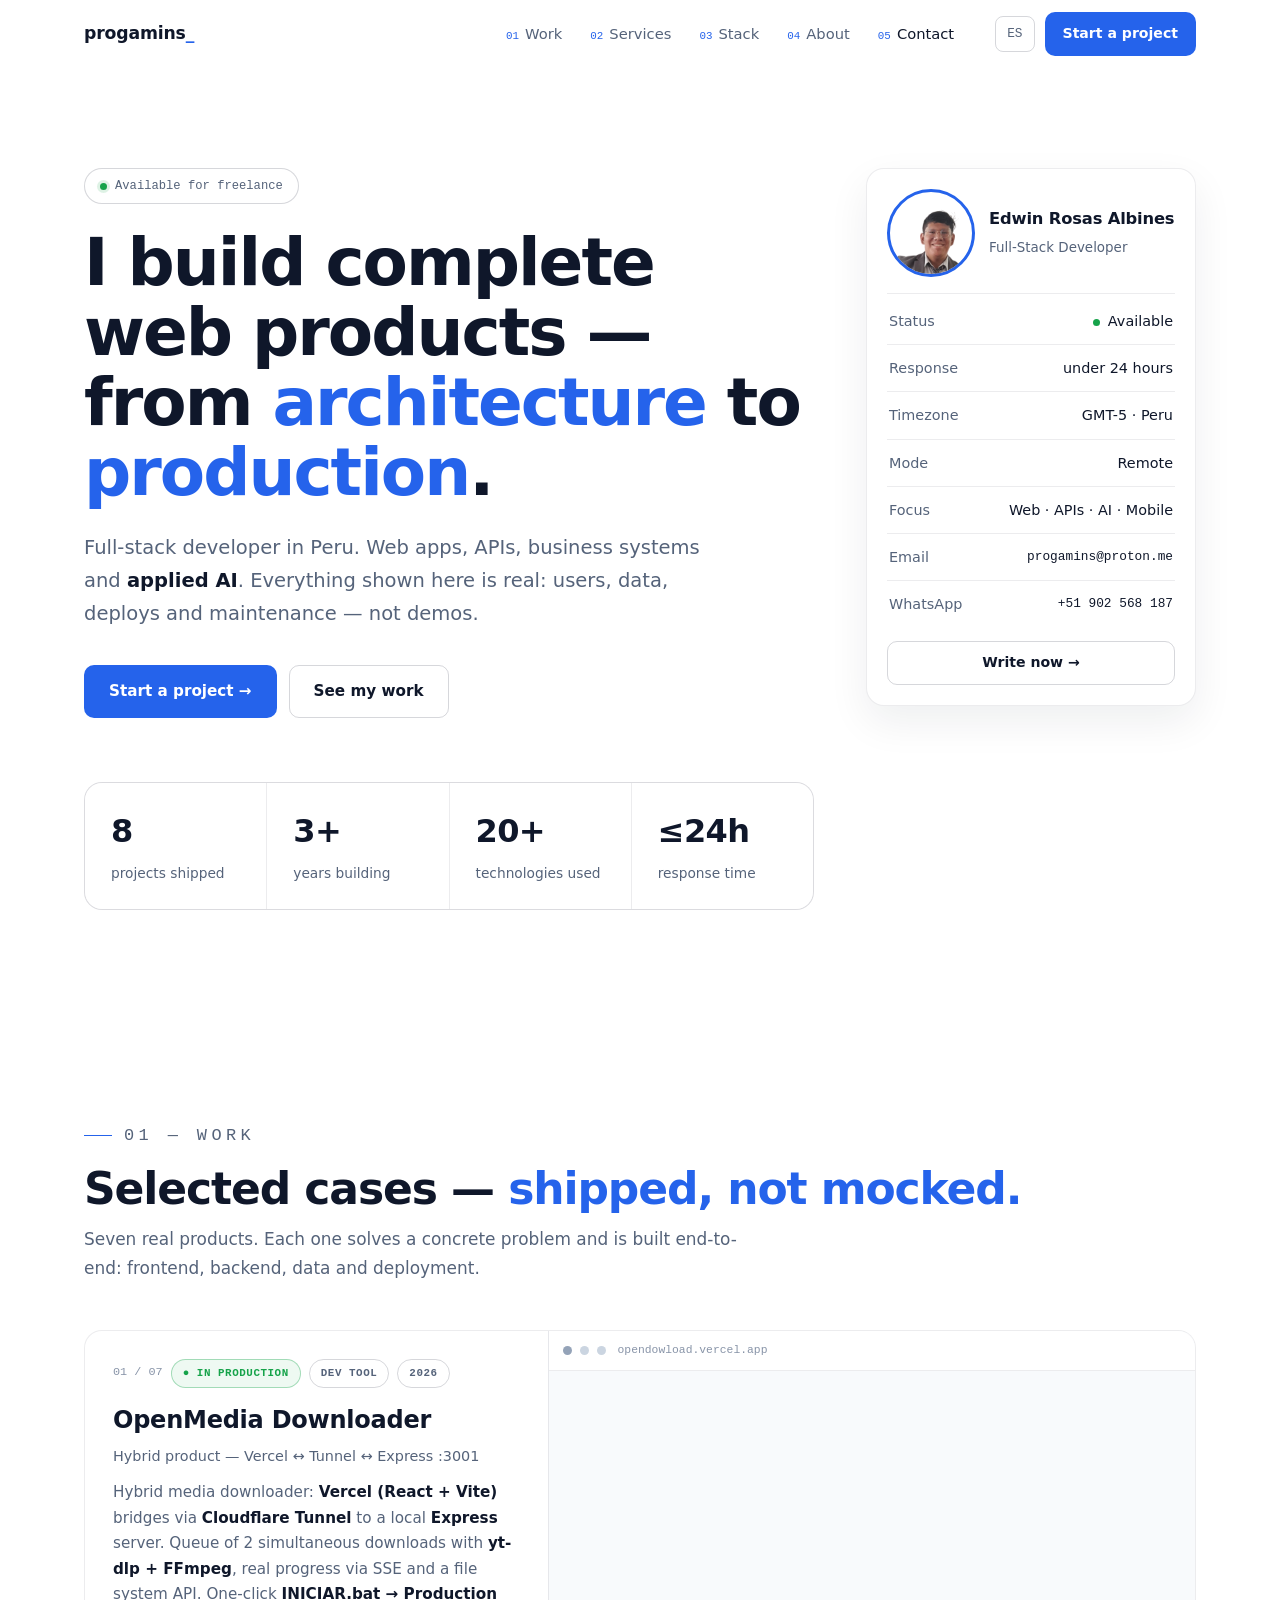
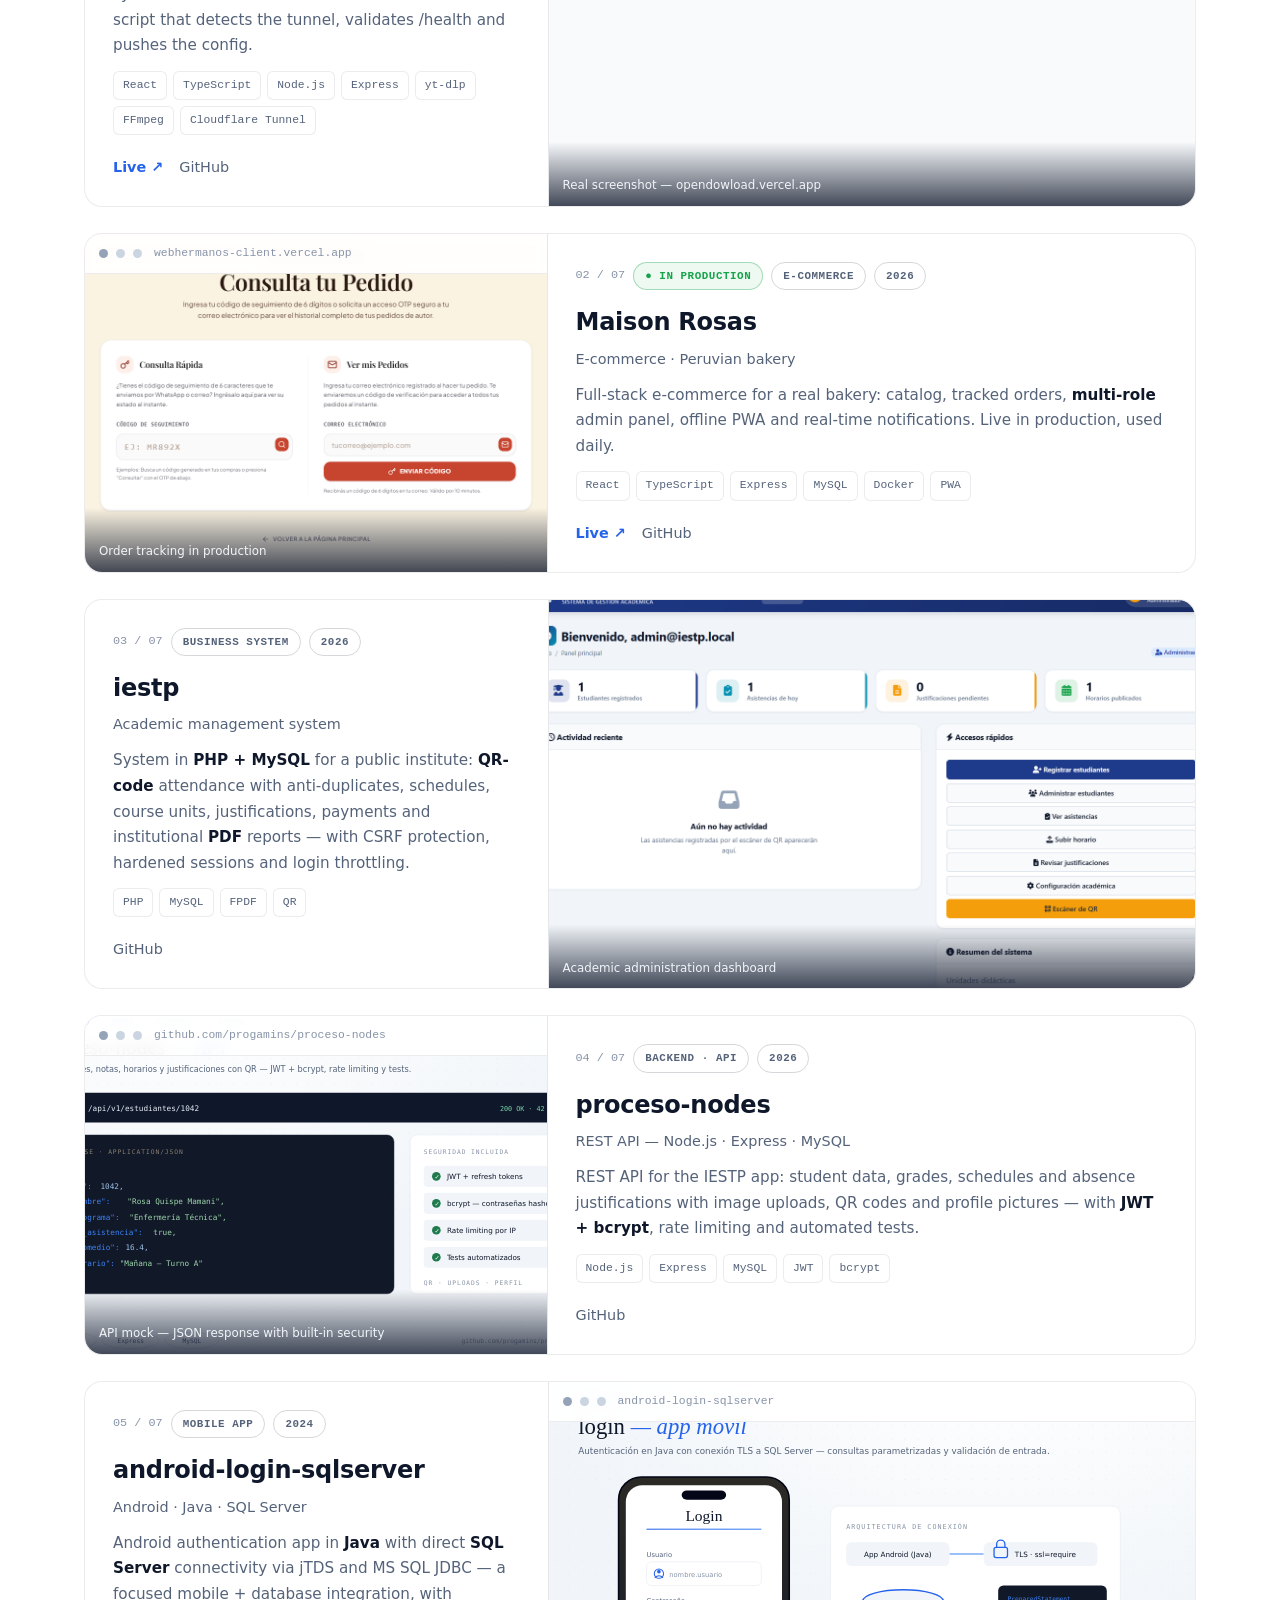
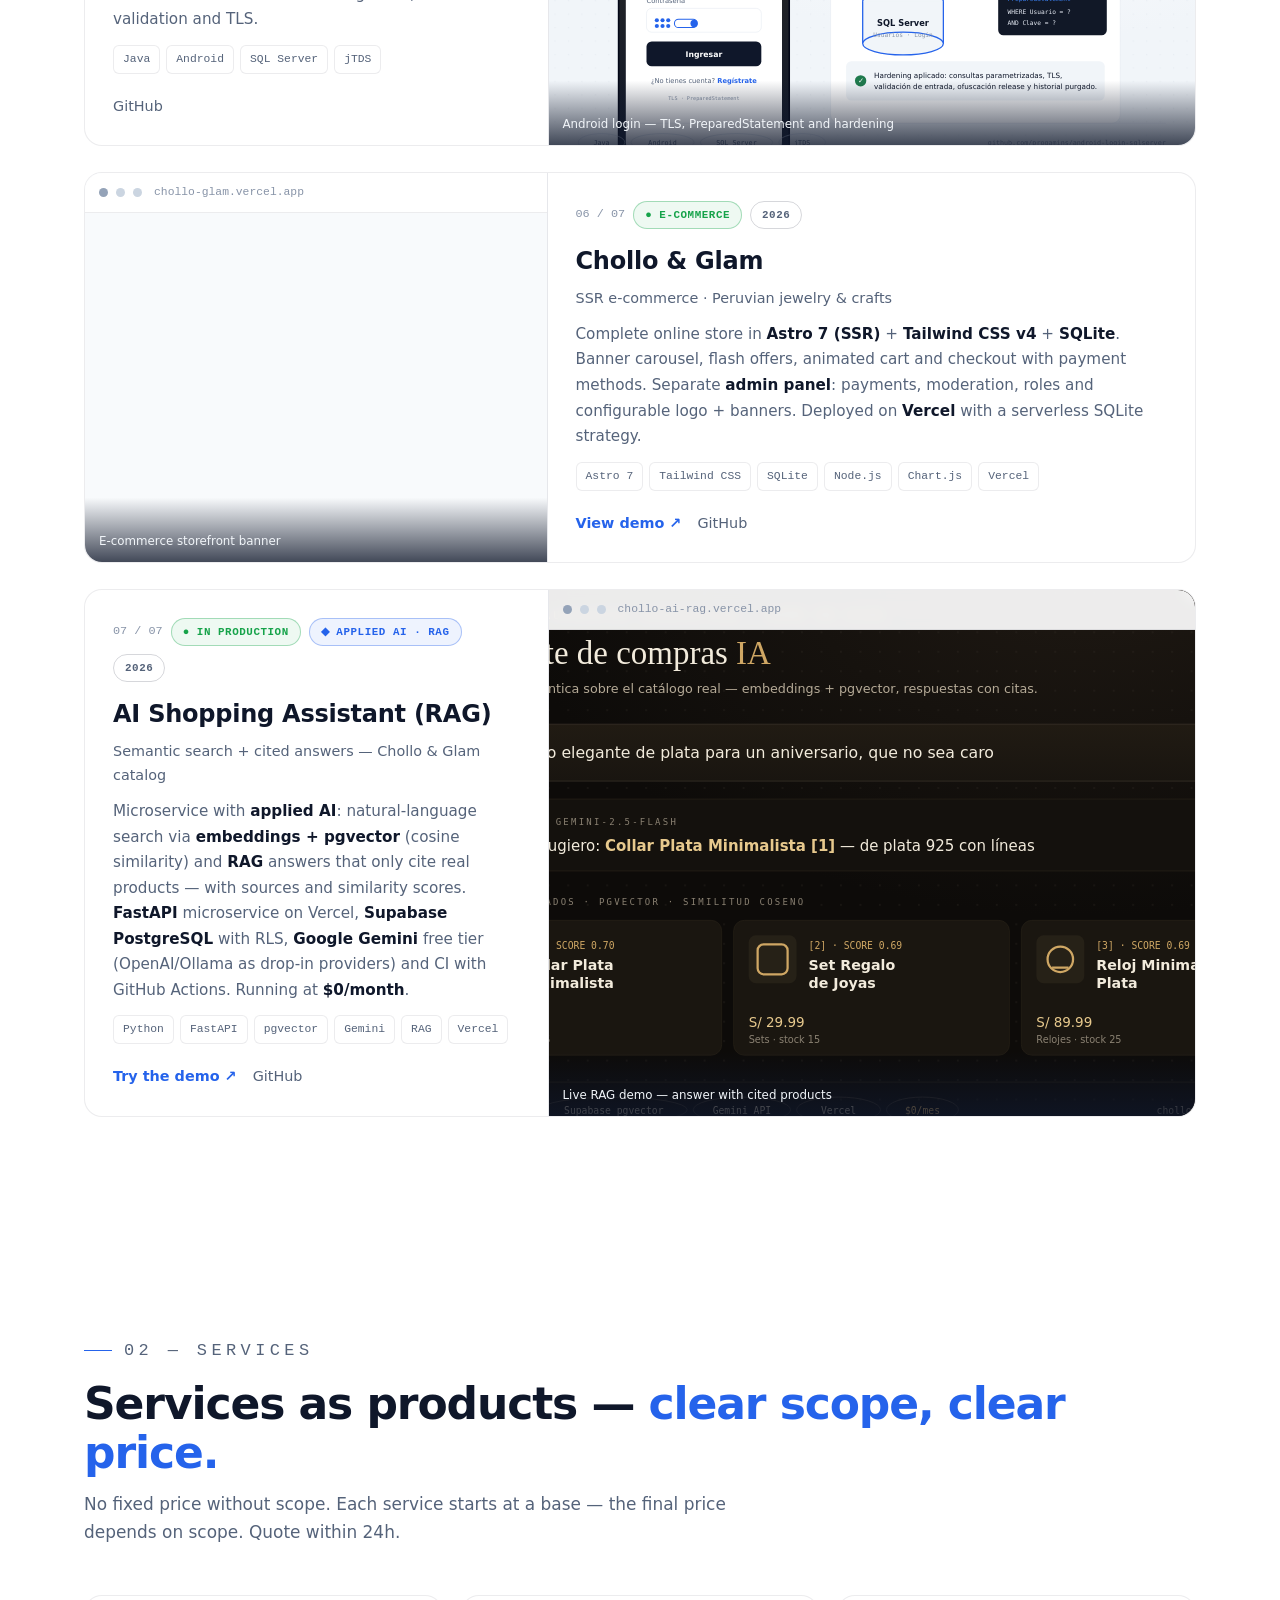
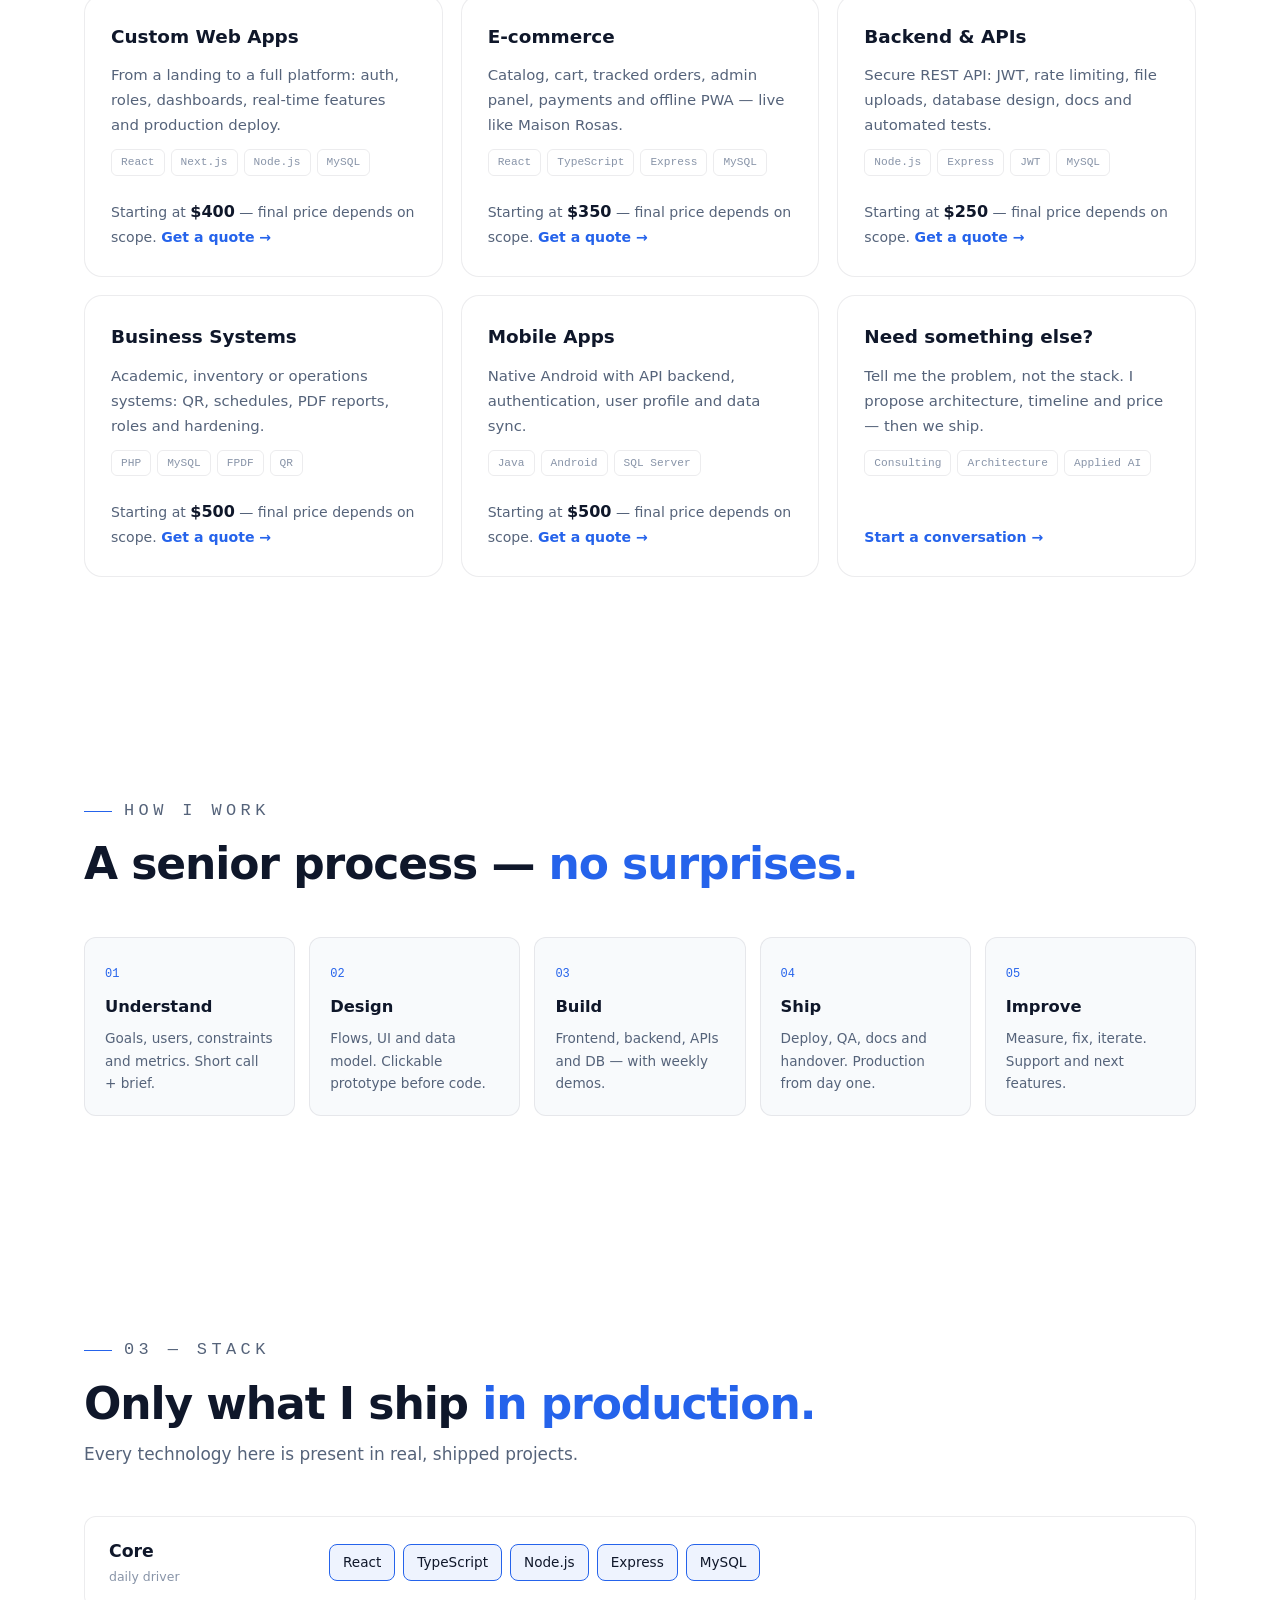
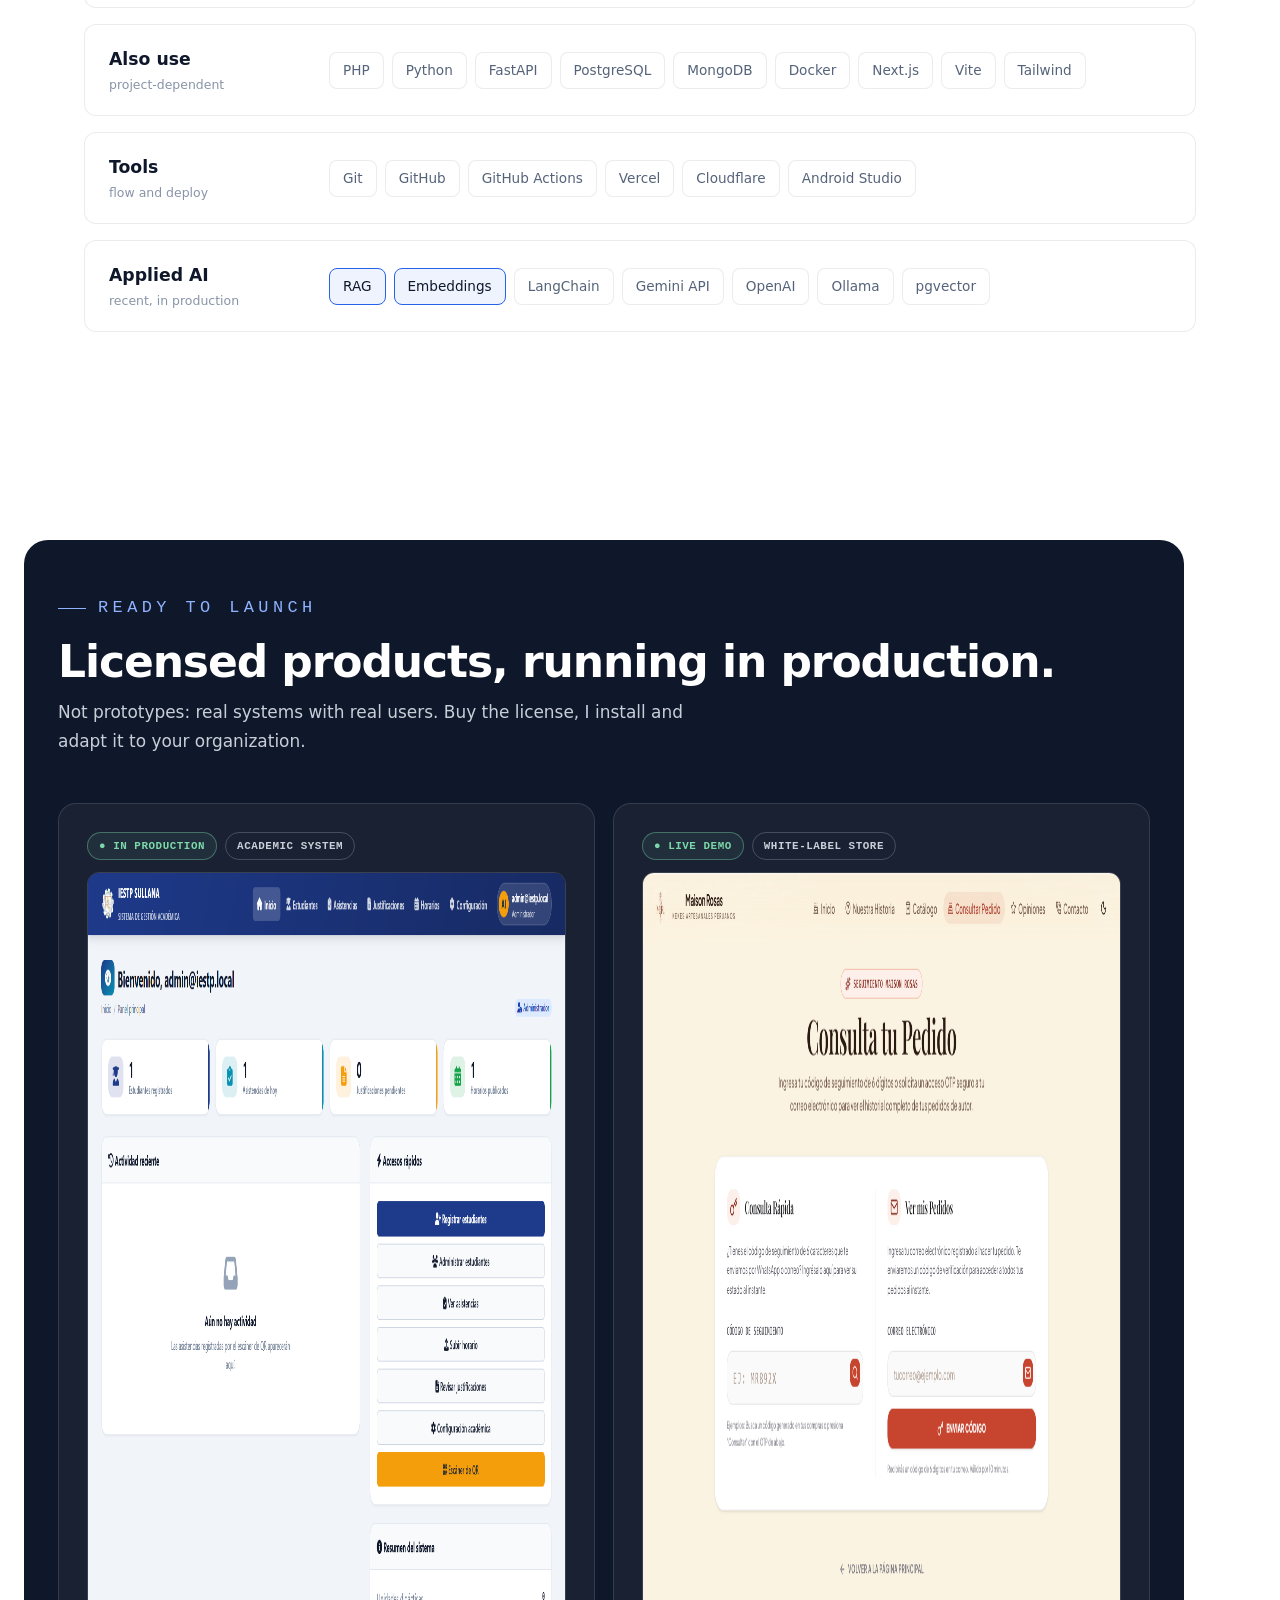
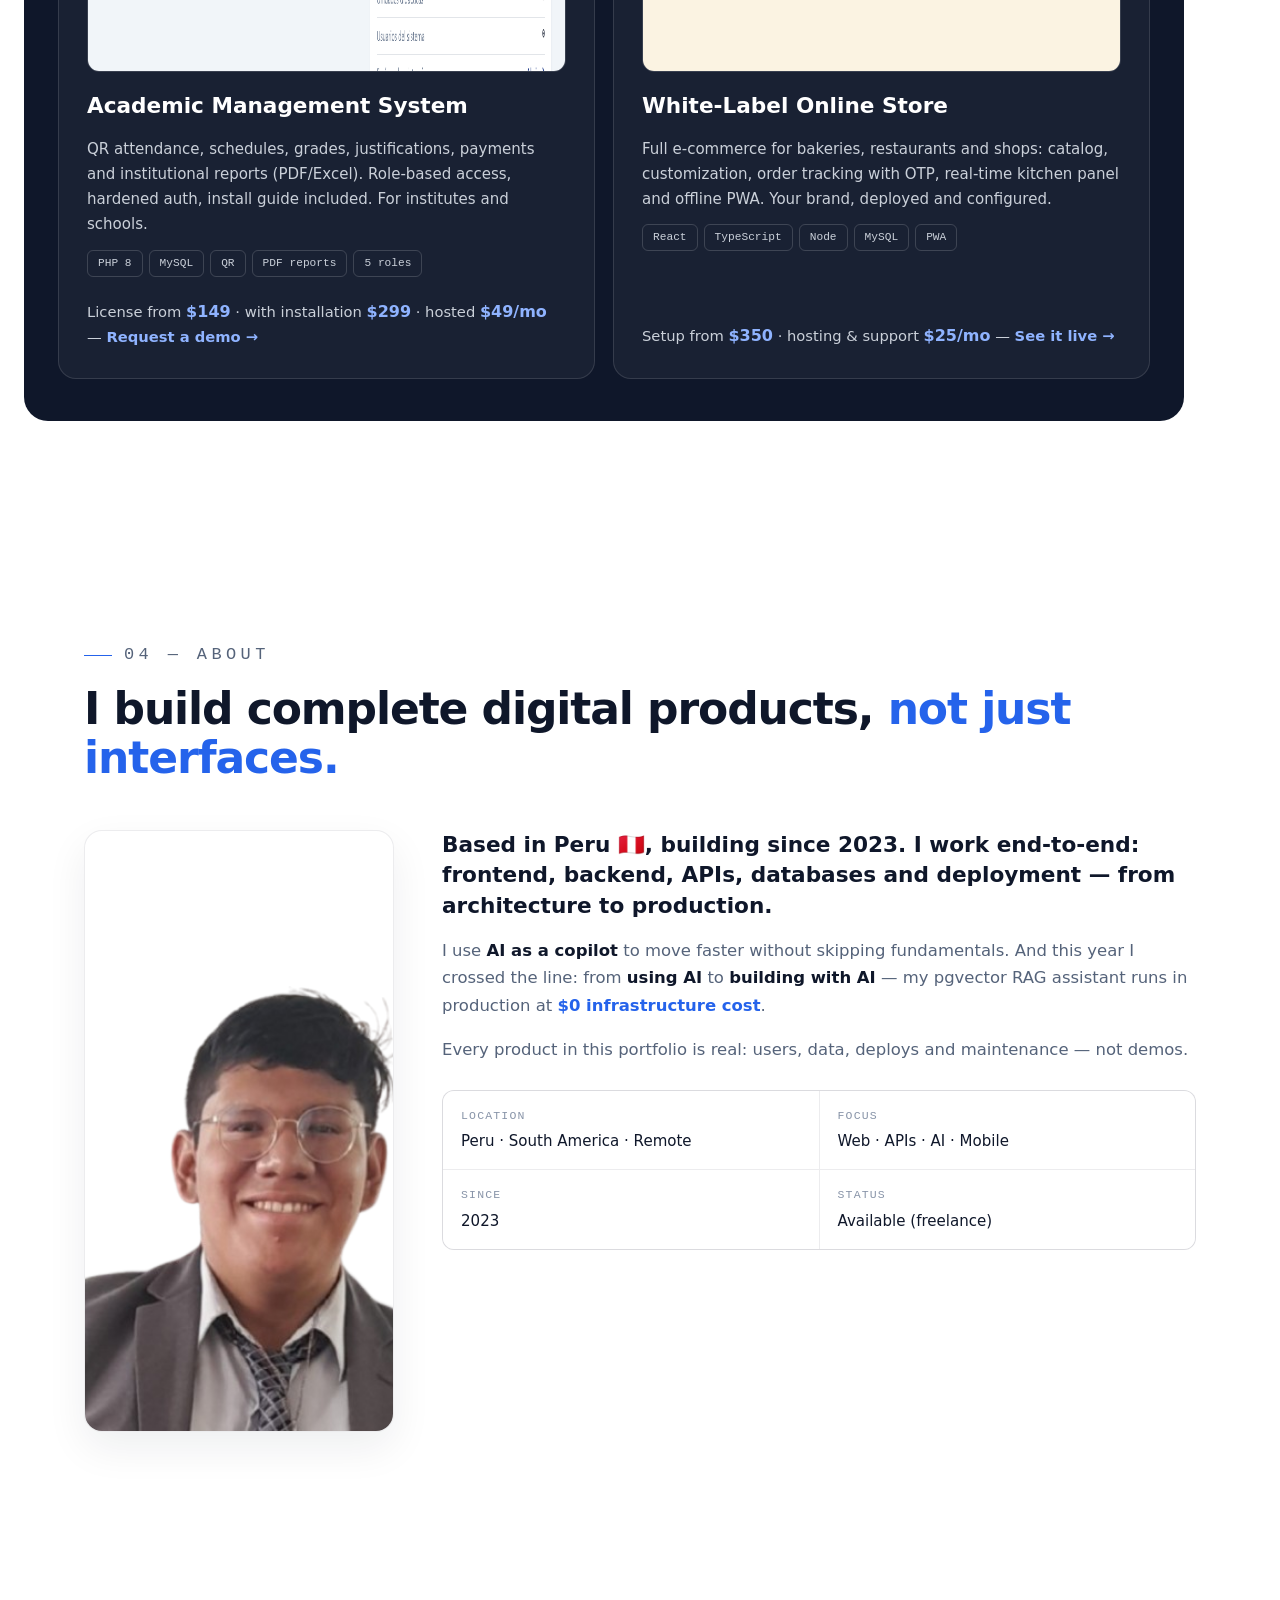
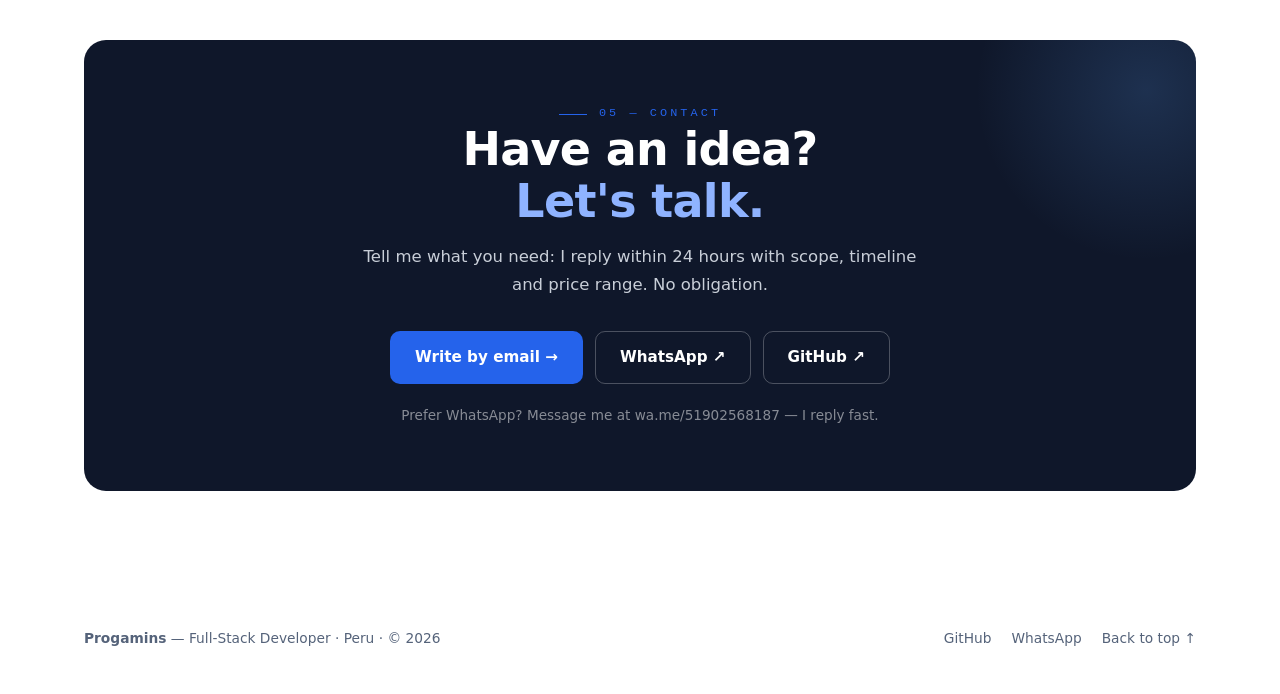
==== commit 4772d6c5: "feat: Chollo & Glam en vivo — Ver demo en la card (ES/EN) + stack con Vercel - la card apunta al nue" ====
--- a/index.html
+++ b/index.html
@@ -506,12 +506,12 @@
             <div class="meta"><span class="n">06 / 07</span><span class="tag live">● E-commerce</span><span class="tag">2026</span></div>
             <h3>Chollo & Glam</h3>
             <p class="cat">SSR e-commerce · Peruvian jewelry & crafts</p>
-            <p class="desc">Complete online store in <b>Astro 7 (SSR)</b> + <b>Tailwind CSS v4</b> + <b>SQLite</b>. Banner carousel, flash offers, animated cart and checkout with payment methods. Separate <b>admin panel</b>: payments, moderation, roles and configurable logo + banners.</p>
-            <div class="stack"><span>Astro 7</span><span>Tailwind CSS</span><span>SQLite</span><span>Node.js</span><span>Chart.js</span></div>
-            <div class="links"><a href="https://progamins.github.io/chollo/" target="_blank" rel="noopener">View project ↗</a><a class="sec" href="https://github.com/progamins/website" target="_blank" rel="noopener">GitHub</a></div>
+            <p class="desc">Complete online store in <b>Astro 7 (SSR)</b> + <b>Tailwind CSS v4</b> + <b>SQLite</b>. Banner carousel, flash offers, animated cart and checkout with payment methods. Separate <b>admin panel</b>: payments, moderation, roles and configurable logo + banners. Deployed on <b>Vercel</b> with a serverless SQLite strategy.</p>
+            <div class="stack"><span>Astro 7</span><span>Tailwind CSS</span><span>SQLite</span><span>Node.js</span><span>Chart.js</span><span>Vercel</span></div>
+            <div class="links"><a href="https://chollo-glam.vercel.app" target="_blank" rel="noopener">View demo ↗</a><a class="sec" href="https://github.com/progamins/website" target="_blank" rel="noopener">GitHub</a></div>
           </div>
           <div class="media">
-            <div class="bar"><i></i><i></i><i></i><em>progamins.github.io/chollo</em></div>
+            <div class="bar"><i></i><i></i><i></i><em>chollo-glam.vercel.app</em></div>
             <img src="https://raw.githubusercontent.com/progamins/website/main/web/public/uploads/productos/banner1.png" alt="Chollo & Glam — storefront hero banner" loading="lazy" decoding="async" width="1280" height="800">
             <span class="cap">E-commerce storefront banner</span>
           </div>
